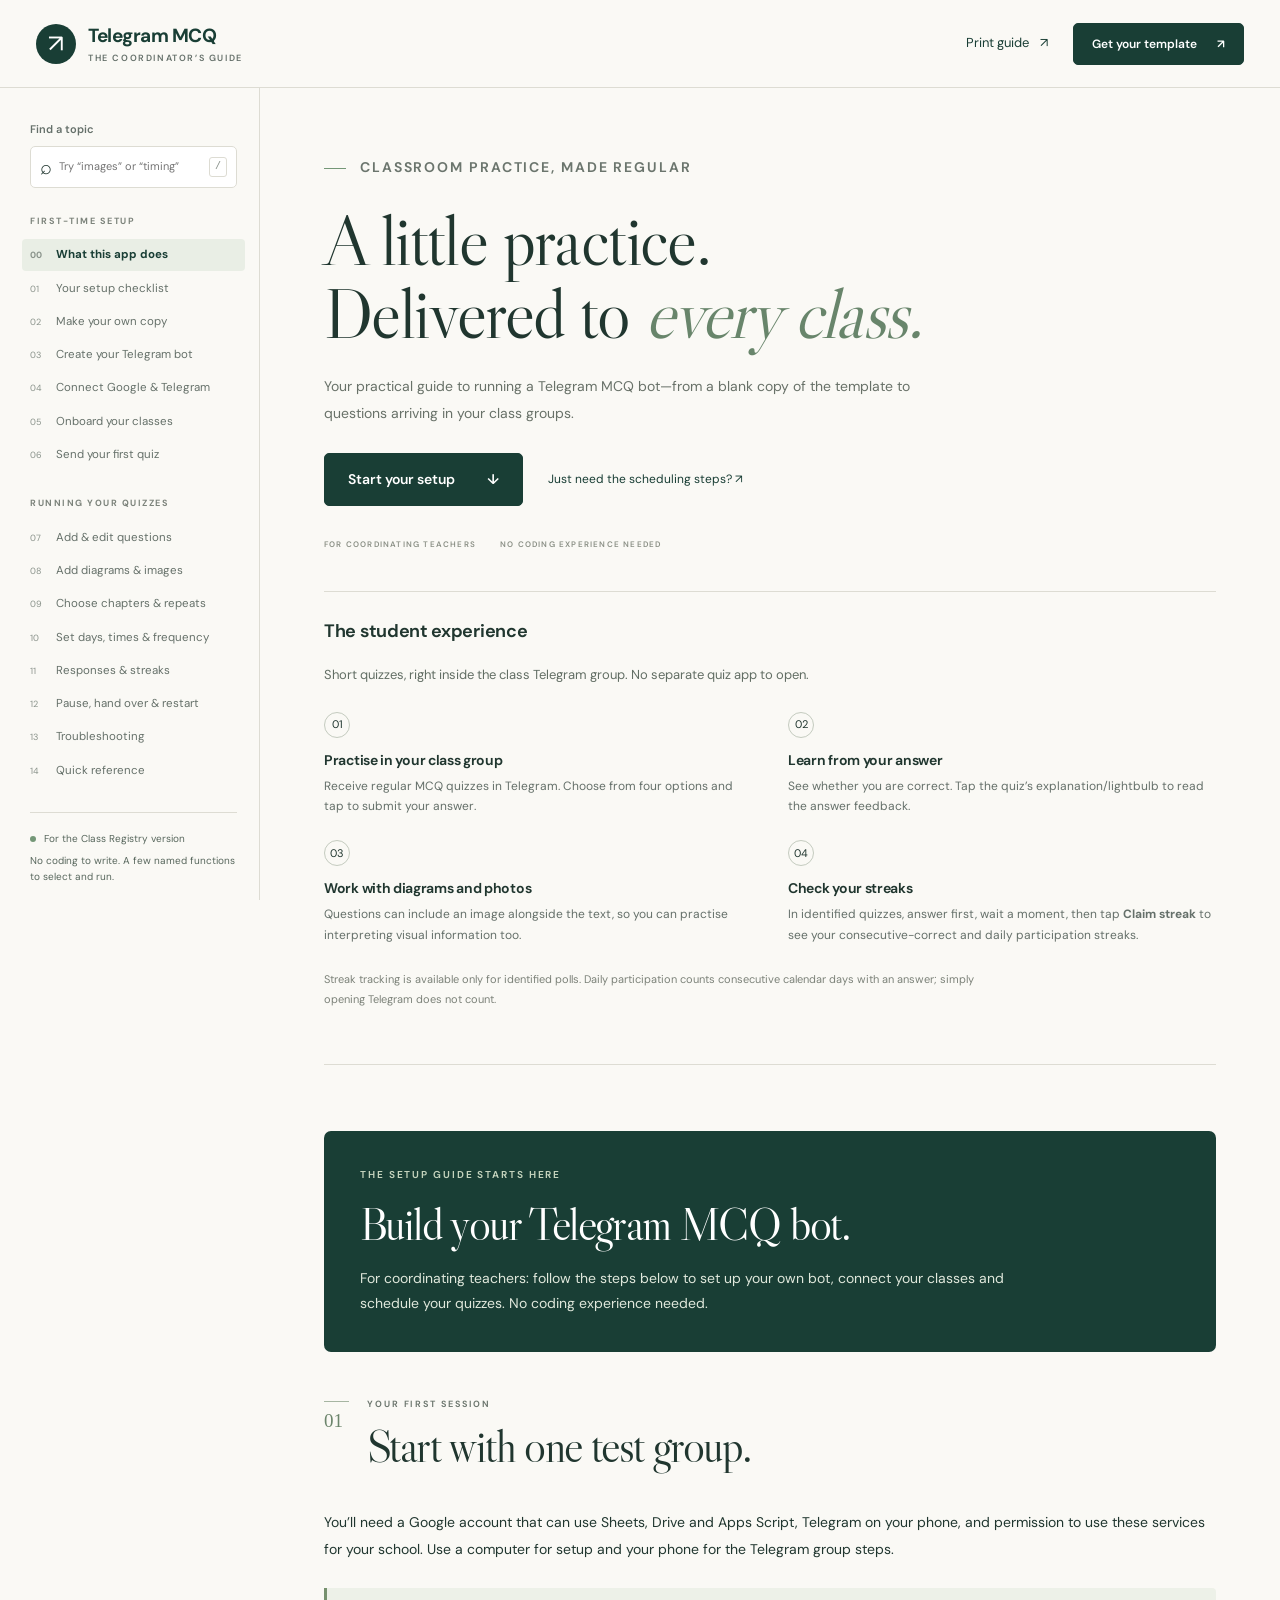
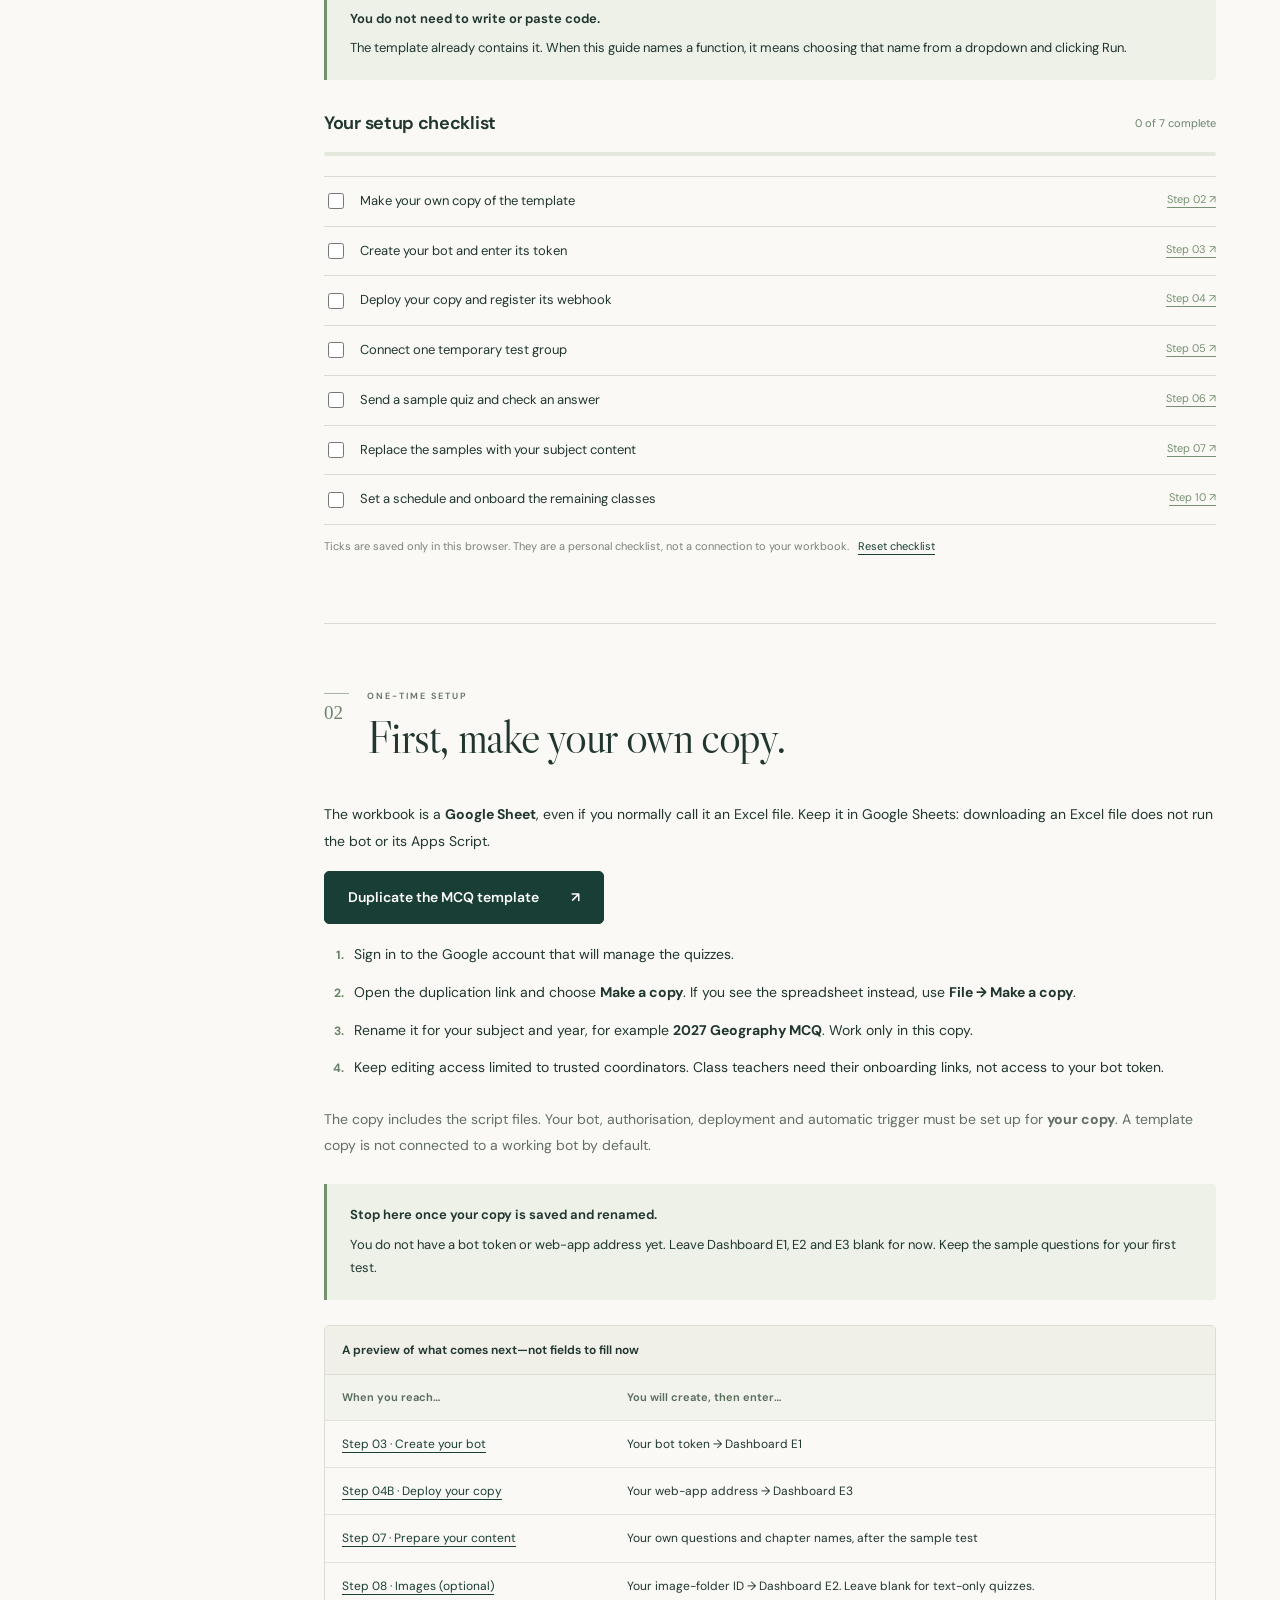
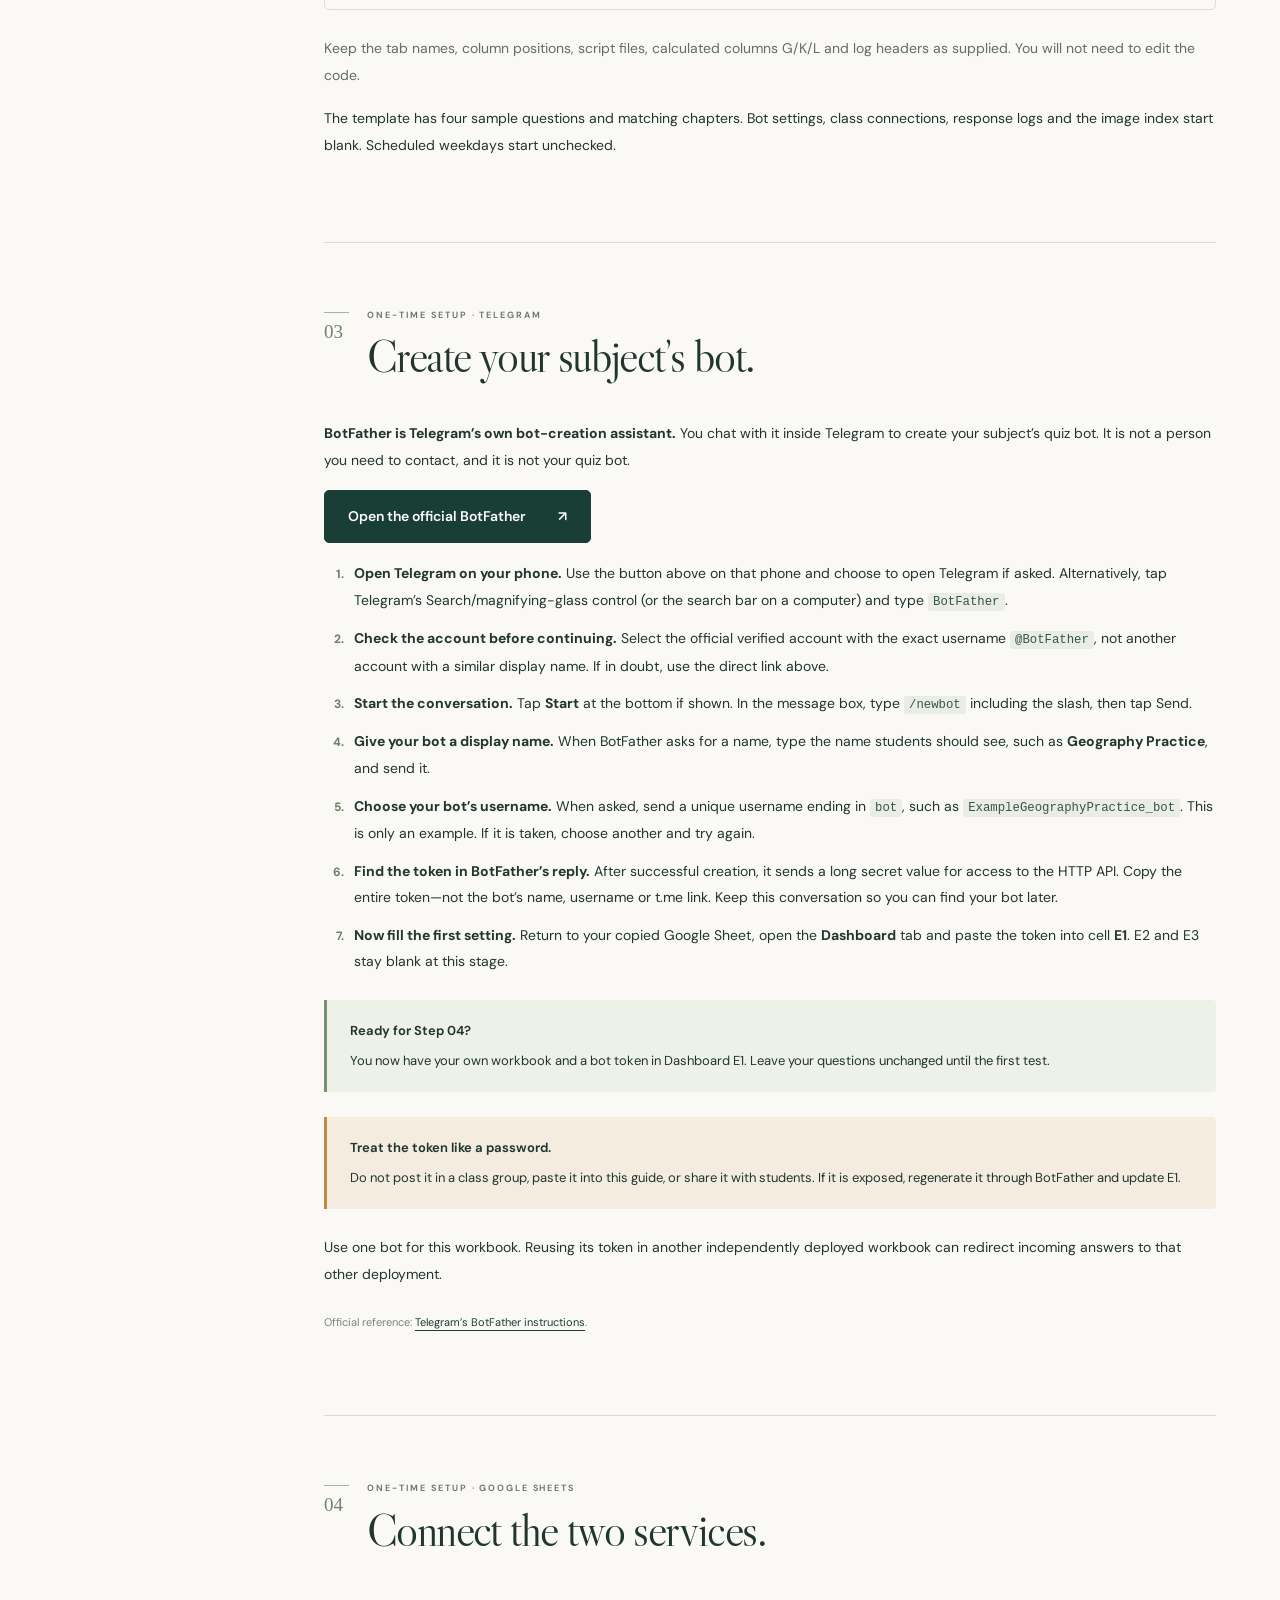
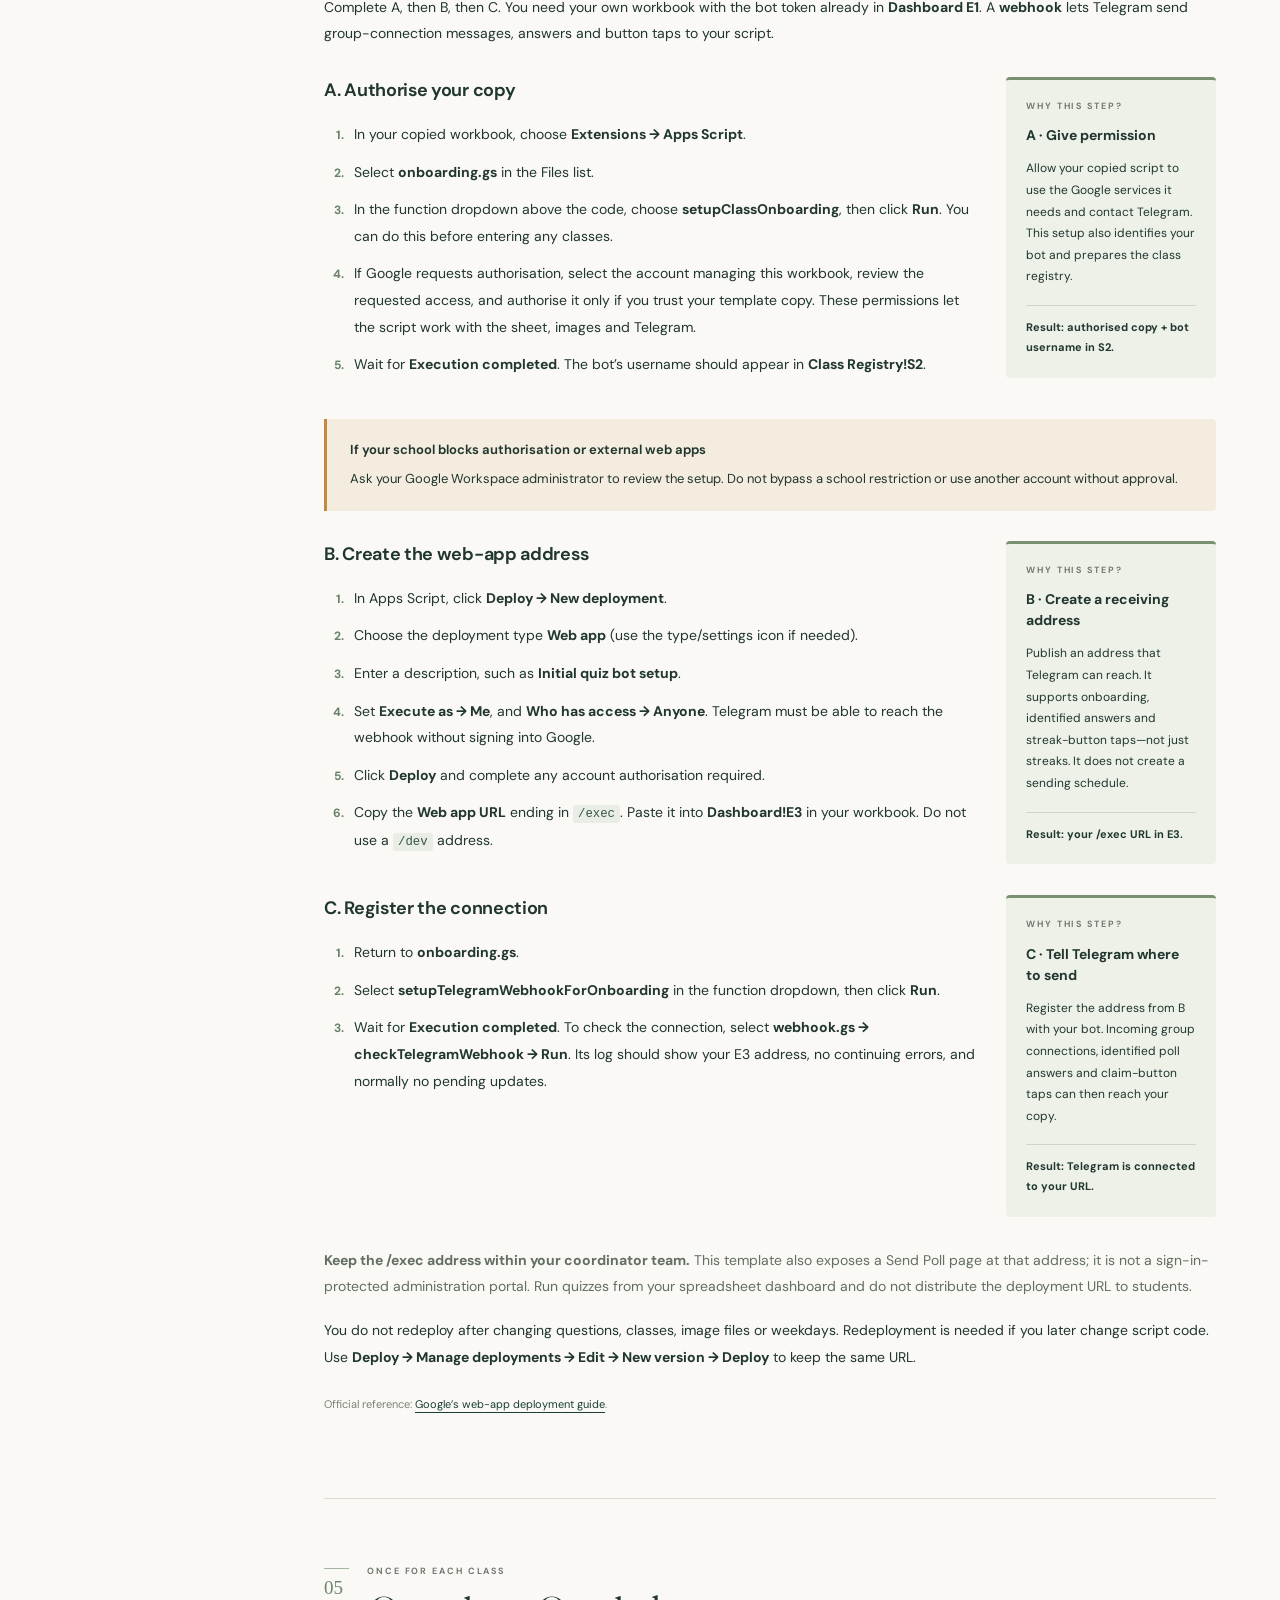
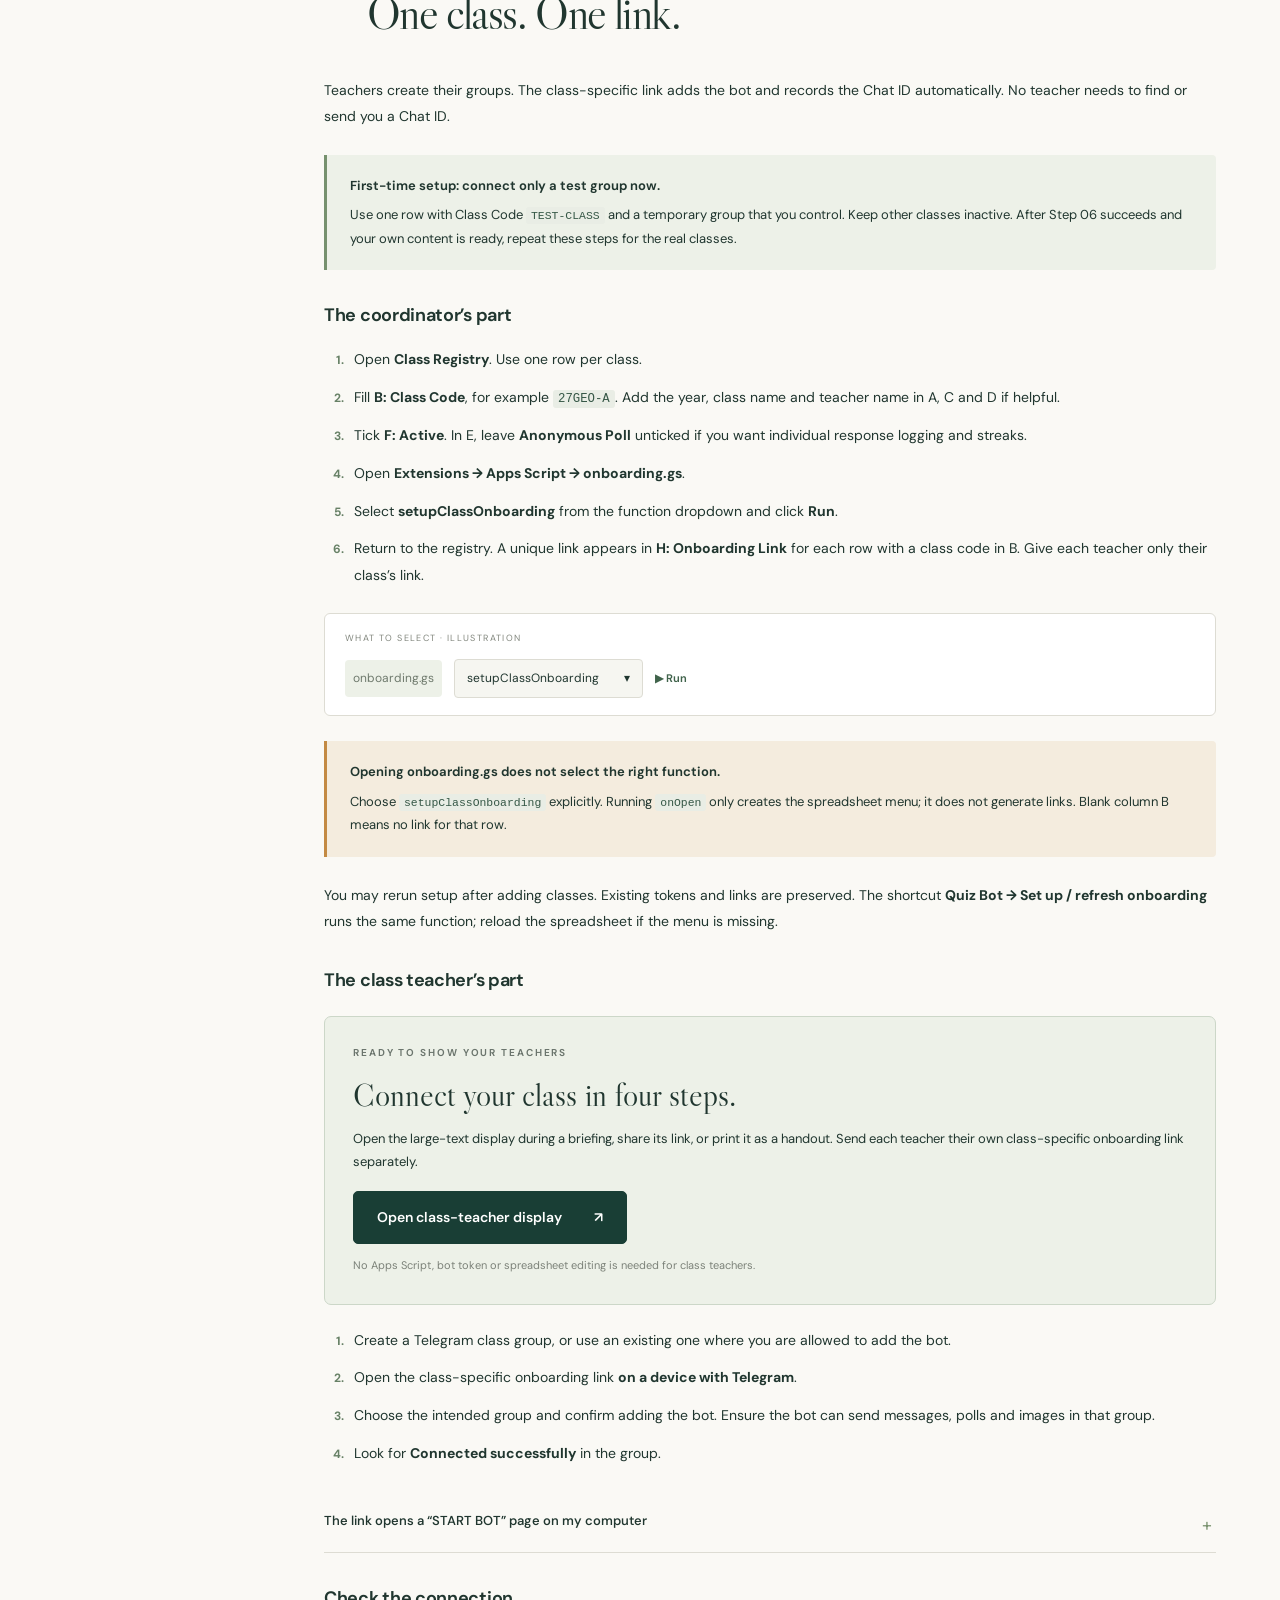
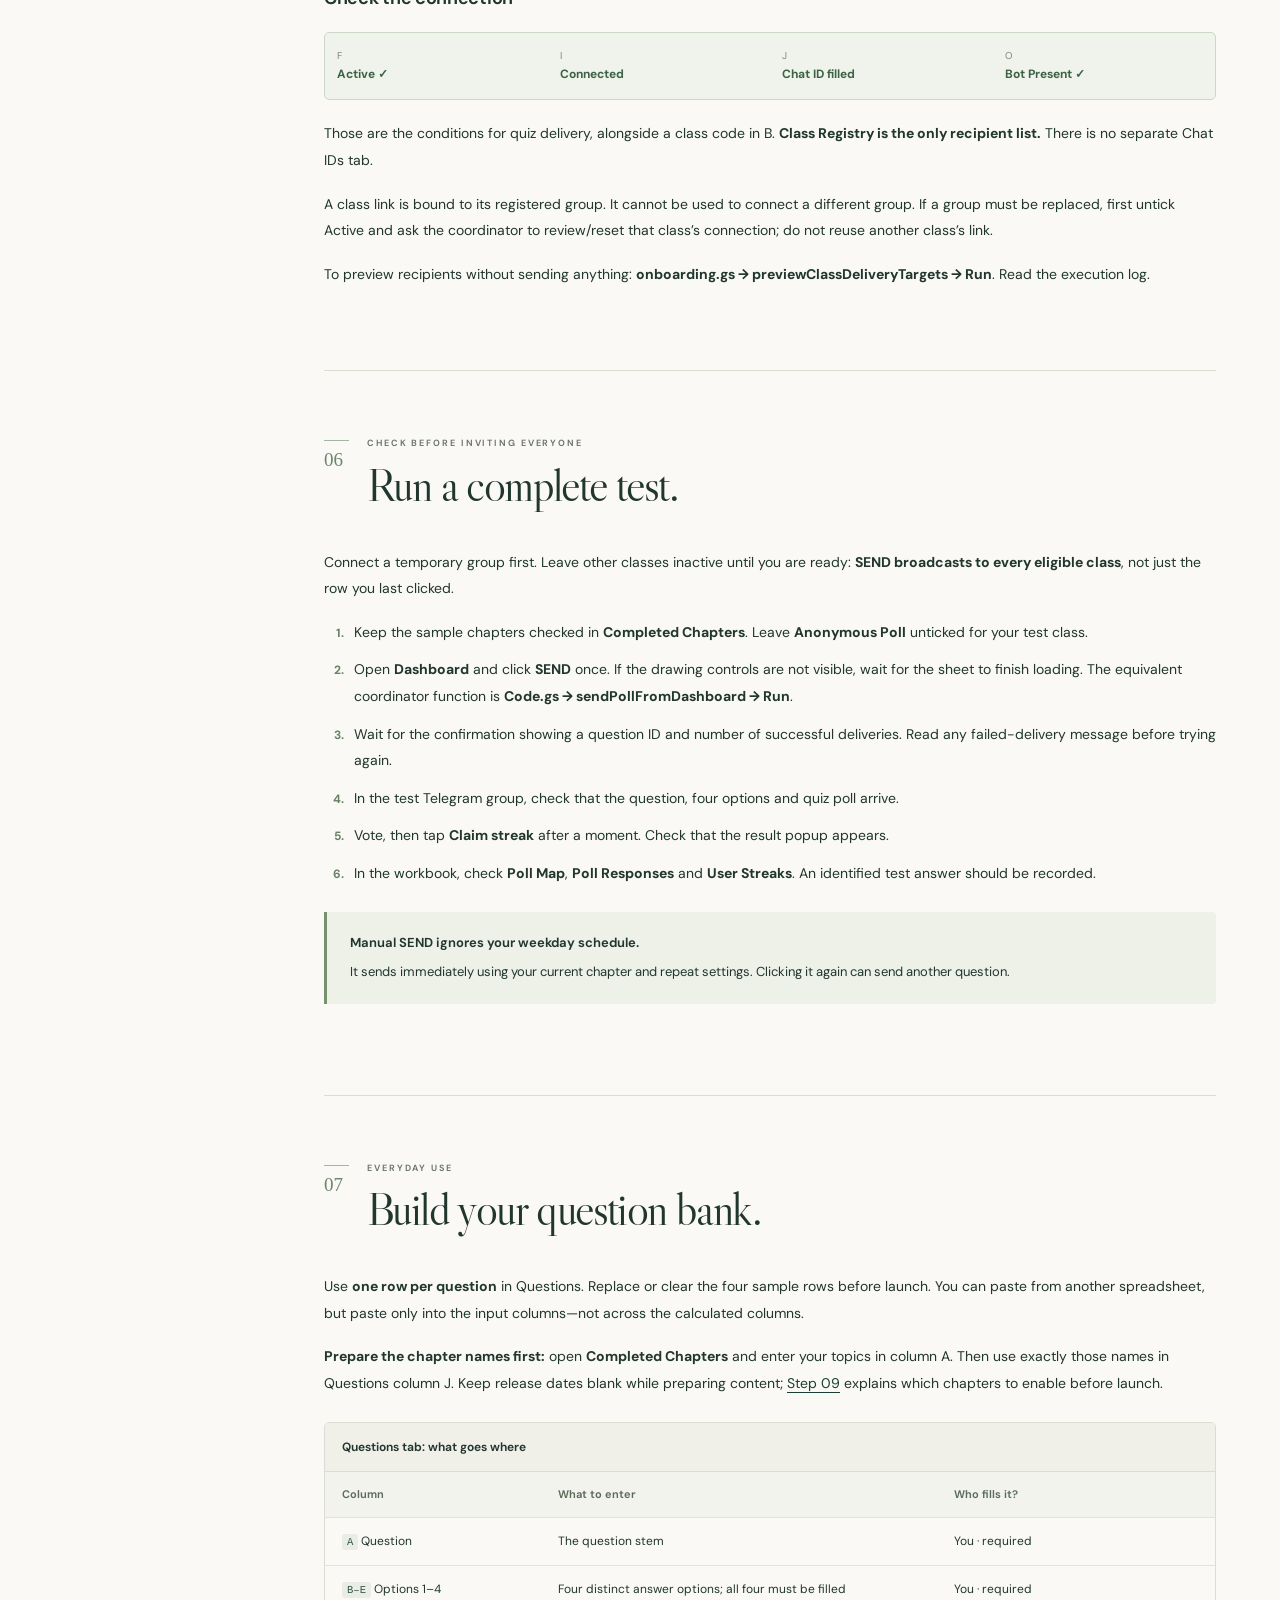
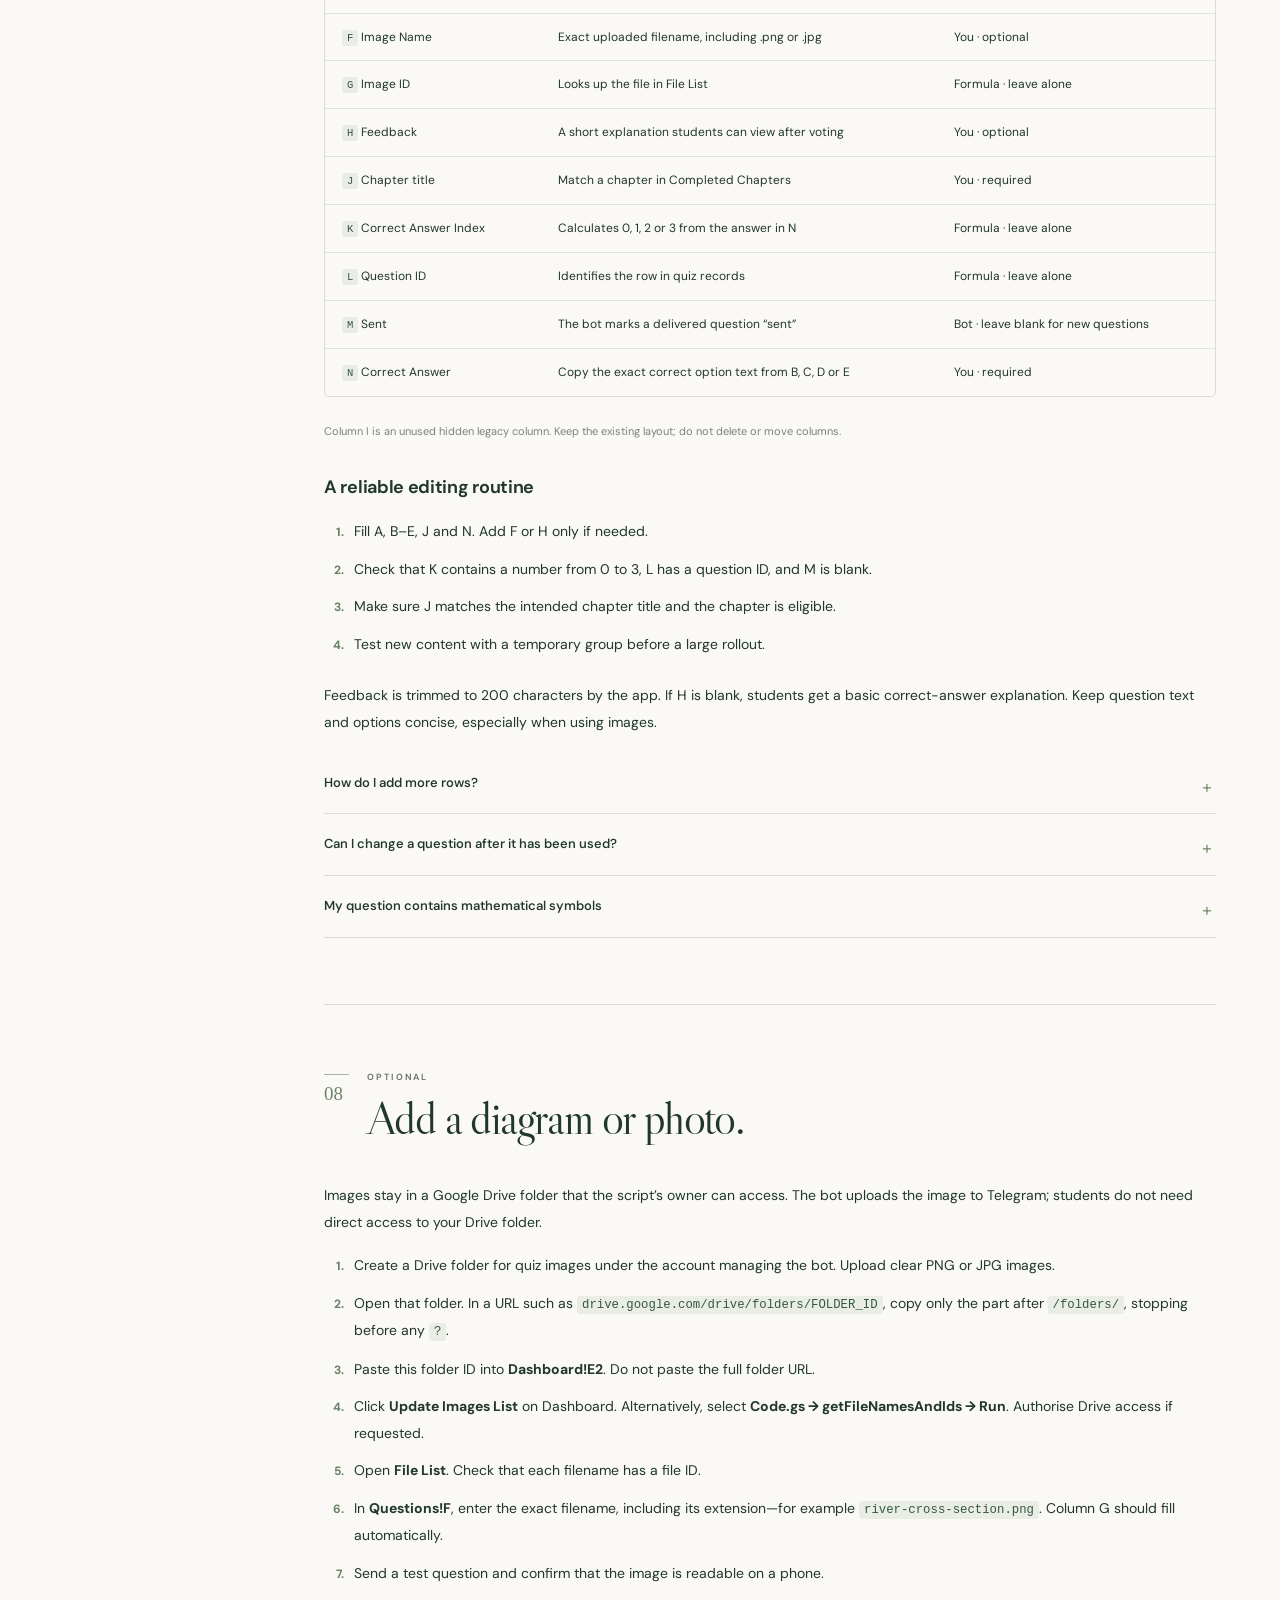
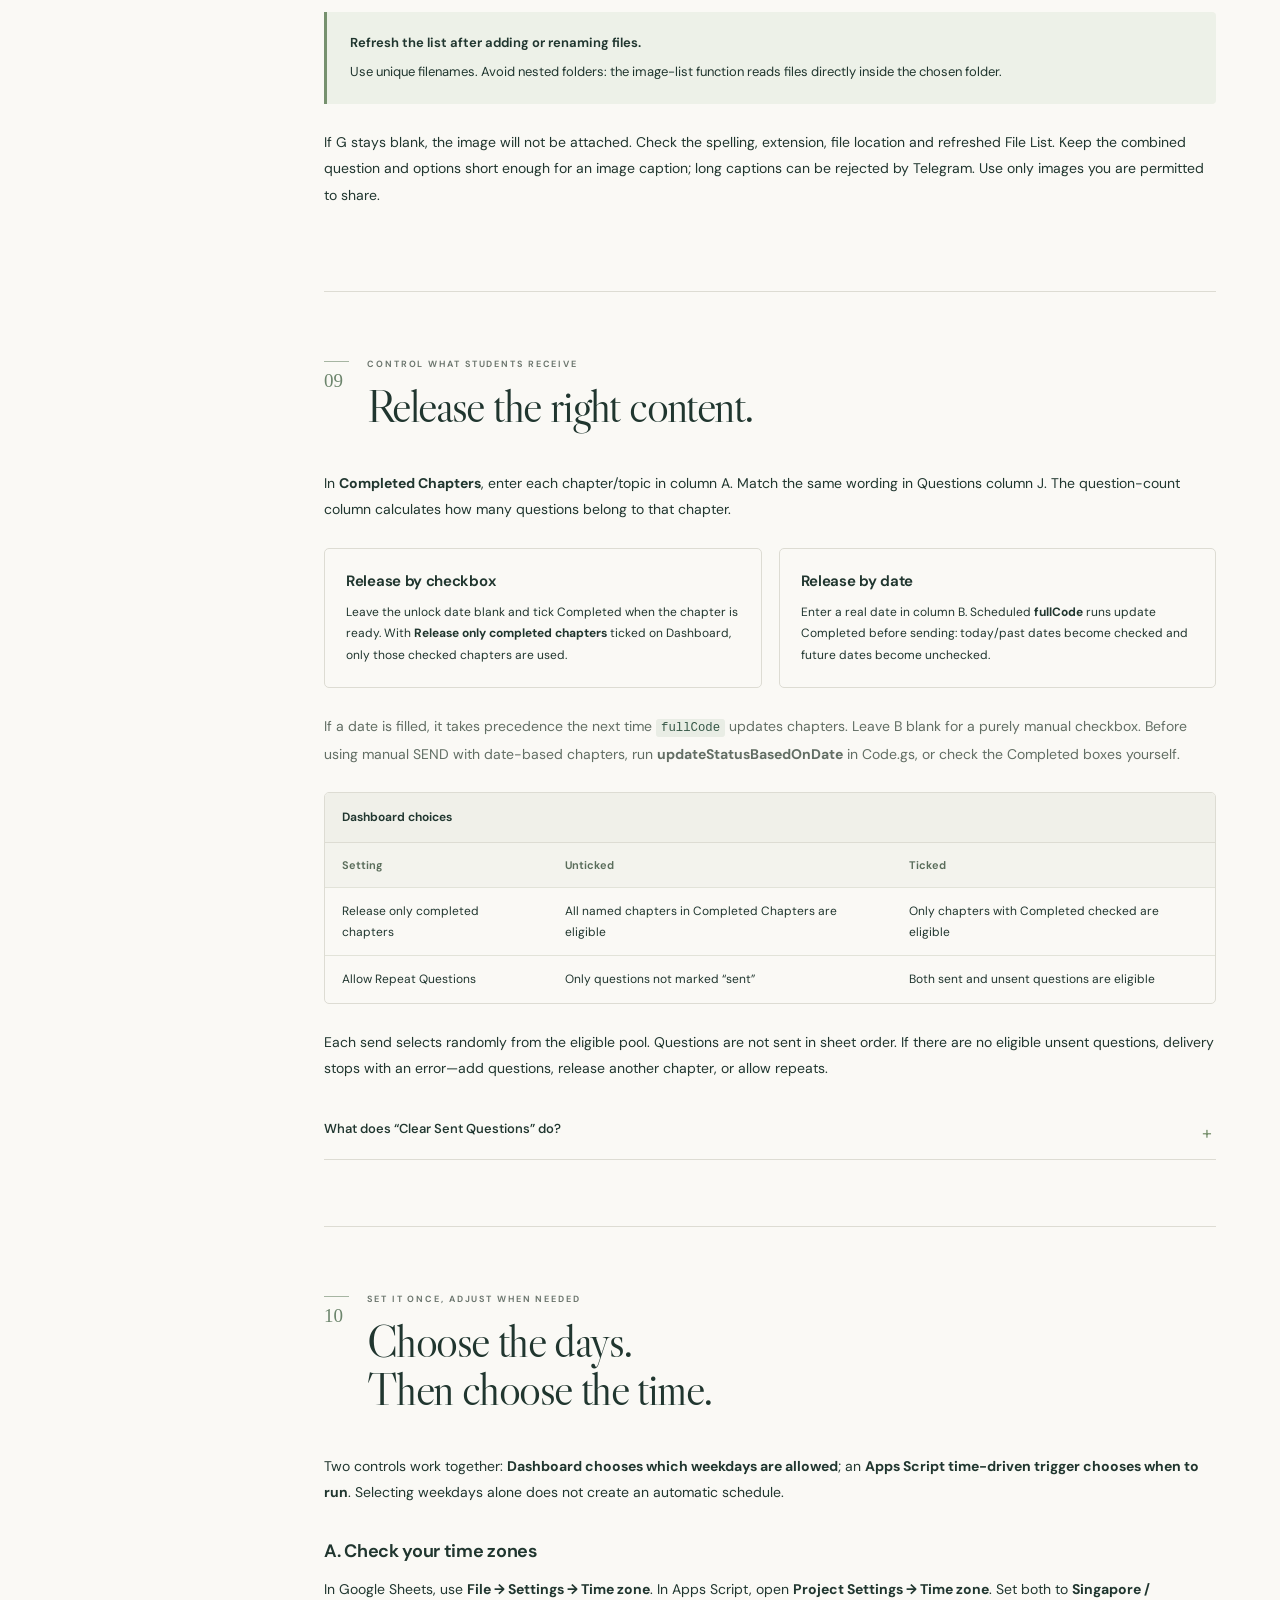
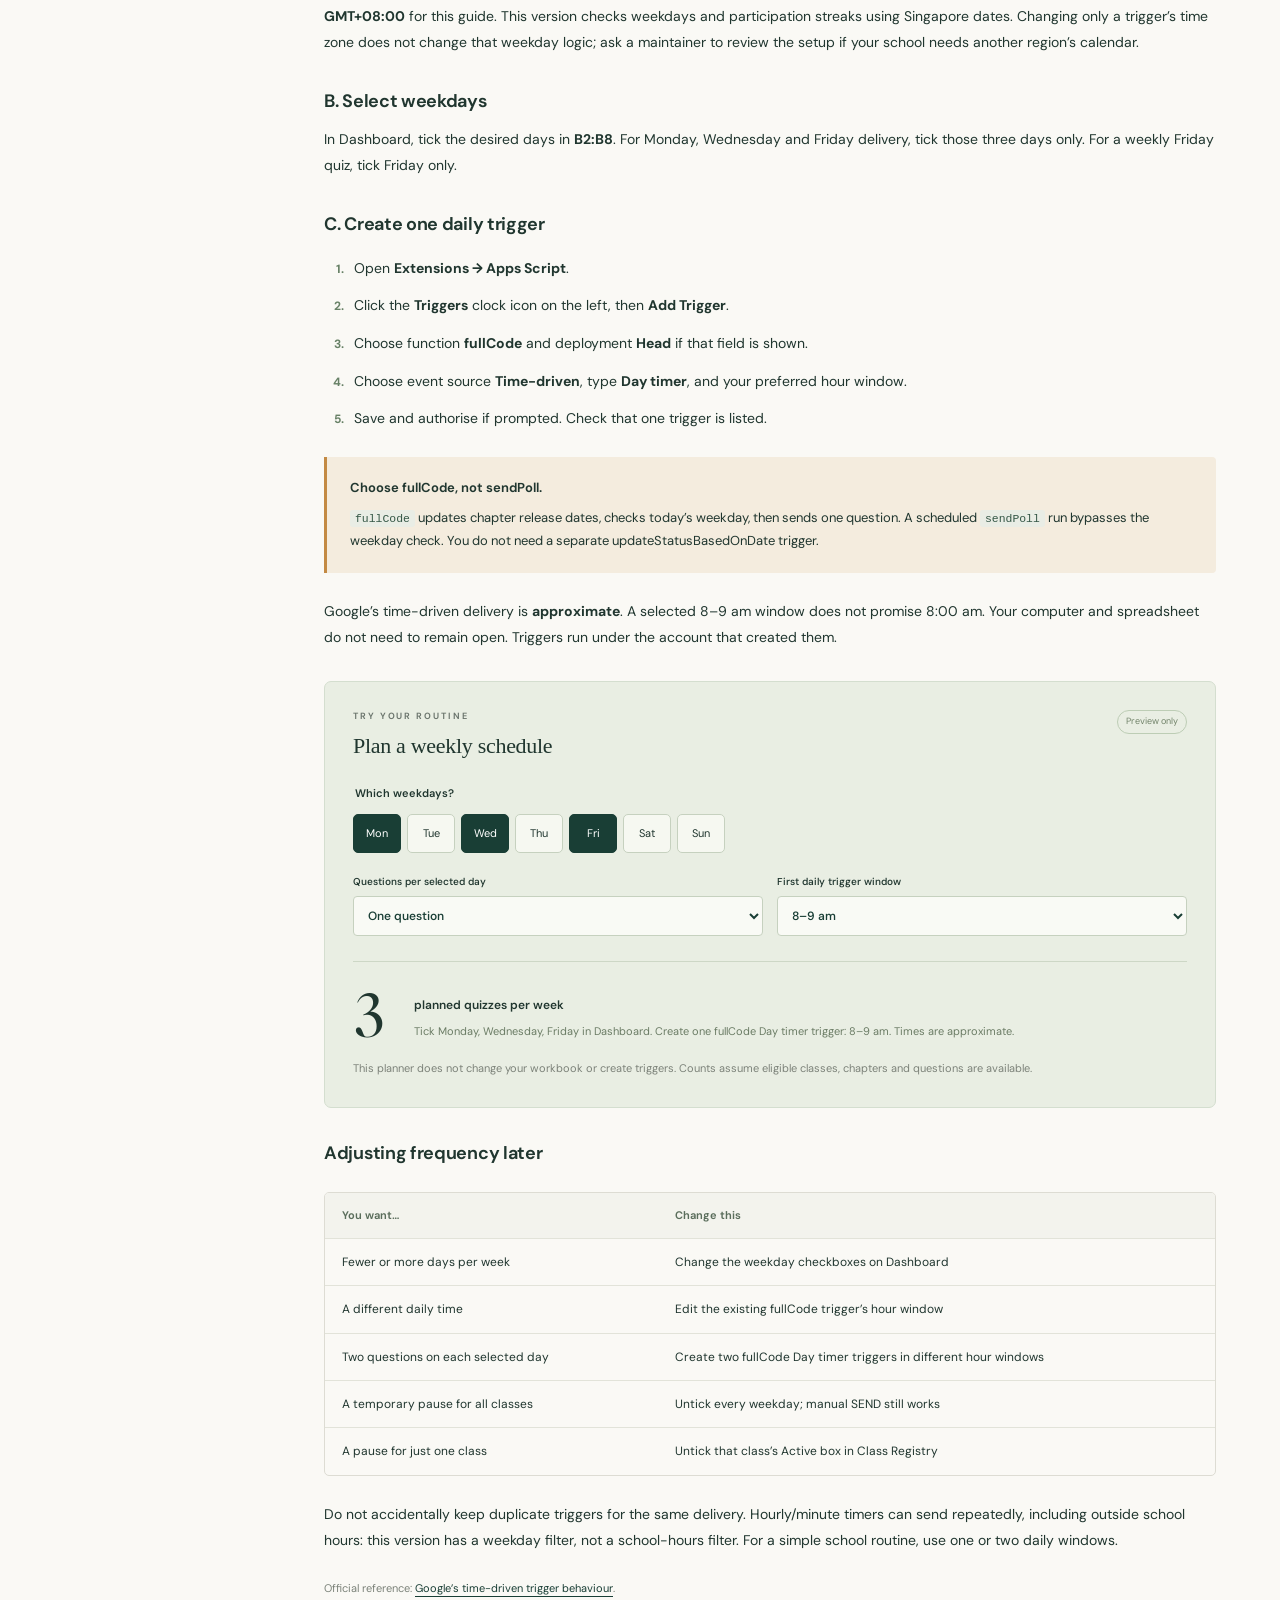
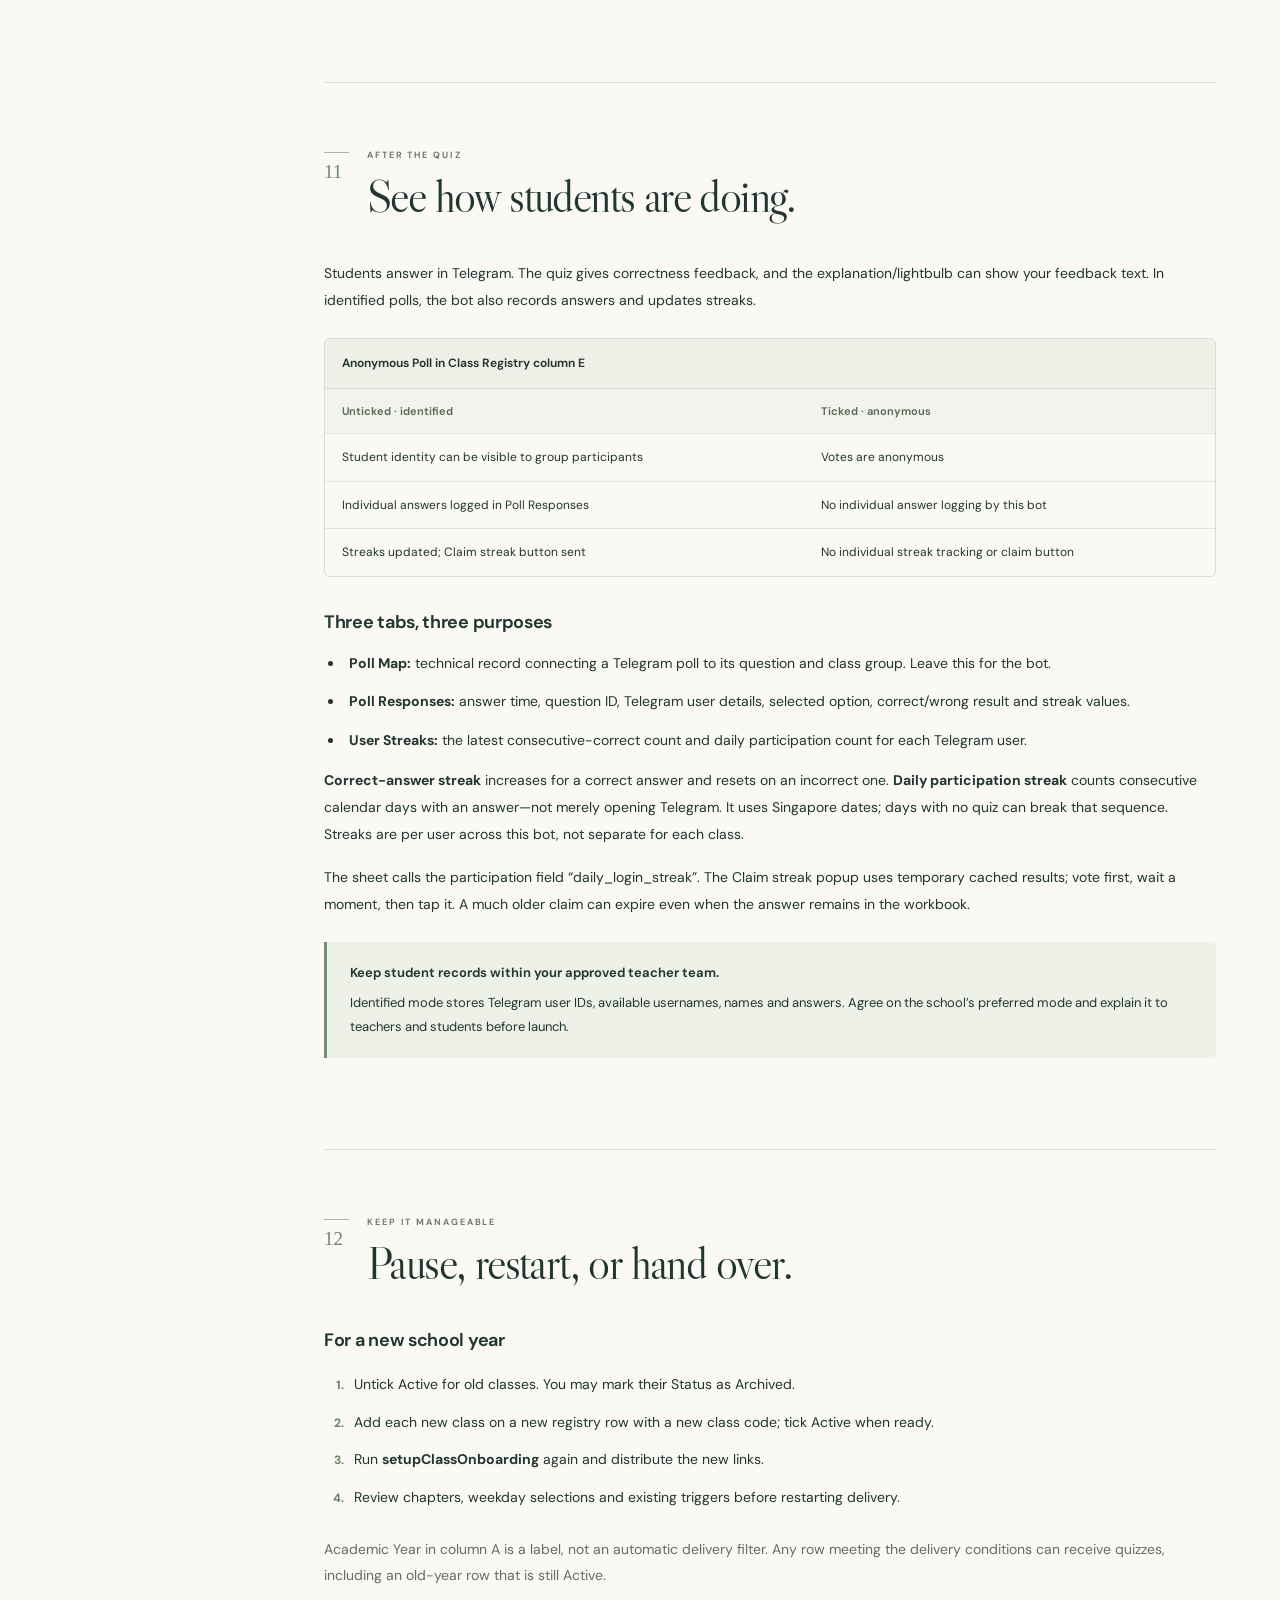
==== index.html @ 304226f1 "Add Telegram MCQ setup guide and teacher instructions" ====
<!doctype html>
<html lang="en">
<head>
  <meta charset="utf-8">
  <meta name="viewport" content="width=device-width, initial-scale=1">
  <meta name="description" content="A step-by-step guide for coordinating teachers: set up your own Telegram MCQ bot, add questions and images, onboard classes, and schedule practice. No coding experience needed.">
  <meta name="theme-color" content="#193e35">
  <title>Telegram MCQ · The coordinator’s guide</title>
  <link rel="stylesheet" href="styles.css">
  <script src="guide.js" defer></script>
</head>
<body>
<a class="skip" href="#main">Skip to guide</a>
<header class="topbar">
  <a class="brand" href="#overview" aria-label="Telegram MCQ guide home"><span class="brand-icon" aria-hidden="true">↗</span><span>Telegram MCQ<span class="brand-sub">THE COORDINATOR’S GUIDE</span></span></a>
  <div class="top-actions"><button class="text-button" id="print-guide">Print guide <span aria-hidden="true">↗</span></button><a class="button button-small" data-template-copy target="_blank" rel="noopener" href="https://docs.google.com/spreadsheets/d/1cRlpZaSJnoakQxmchgc4X3xbleVbjW1Czp6vHQKYr7c/copy">Get your template <span aria-hidden="true">↗</span></a><button id="menu-toggle" class="menu-toggle" aria-expanded="false" aria-controls="guide-sidebar">Guide menu</button></div>
</header>
<div class="layout">
<aside class="sidebar" id="guide-sidebar" aria-label="Guide navigation">
  <label class="search-label" for="guide-search">Find a topic</label>
  <div class="search-box"><span aria-hidden="true">⌕</span><input id="guide-search" type="search" placeholder="Try “images” or “timing”" autocomplete="off"><kbd>/</kbd></div>
  <p class="nav-label">FIRST-TIME SETUP</p>
  <nav id="section-nav">
    <a href="#overview"><span>00</span> What this app does</a>
    <a href="#start"><span>01</span> Your setup checklist</a>
    <a href="#duplicate"><span>02</span> Make your own copy</a>
    <a href="#bot"><span>03</span> Create your Telegram bot</a>
    <a href="#connect"><span>04</span> Connect Google & Telegram</a>
    <a href="#onboarding"><span>05</span> Onboard your classes</a>
    <a href="#first-quiz"><span>06</span> Send your first quiz</a>
    <p class="nav-label">RUNNING YOUR QUIZZES</p>
    <a href="#questions"><span>07</span> Add & edit questions</a>
    <a href="#images"><span>08</span> Add diagrams & images</a>
    <a href="#chapters"><span>09</span> Choose chapters & repeats</a>
    <a href="#schedule"><span>10</span> Set days, times & frequency</a>
    <a href="#results"><span>11</span> Responses & streaks</a>
    <a href="#maintenance"><span>12</span> Pause, hand over & restart</a>
    <a href="#troubleshooting"><span>13</span> Troubleshooting</a>
    <a href="#reference"><span>14</span> Quick reference</a>
  </nav>
  <div class="sidebar-note"><span class="status-dot"></span> For the Class Registry version<p>No coding to write. A few named functions to select and run.</p></div>
</aside>
<main id="main">
  <div id="search-state" class="search-state" hidden role="status"></div>
  <article id="overview" data-title="What the app does features overview" class="hero guide-section">
    <p class="eyebrow"><span class="tiny-line"></span> CLASSROOM PRACTICE, MADE REGULAR</p>
    <h1>A little practice.<br>Delivered to <em>every class.</em></h1>
    <p class="hero-intro">Your practical guide to running a Telegram MCQ bot—from a blank copy of the template to questions arriving in your class groups.</p>
    <div class="hero-actions"><a class="button" href="#start">Start your setup <span aria-hidden="true">↓</span></a><a class="quiet-link" href="#schedule">Just need the scheduling steps? ↗</a></div>
    <div class="hero-caption"><span>FOR COORDINATING TEACHERS</span><span>NO CODING EXPERIENCE NEEDED</span></div>
    <section class="student-features" aria-labelledby="student-features-title">
      <h2 class="small-heading" id="student-features-title">The student experience</h2>
      <p class="plain-note">Short quizzes, right inside the class Telegram group. No separate quiz app to open.</p>
      <div class="feature-grid">
        <div><span class="flow-icon" aria-hidden="true">01</span><h3>Practise in your class group</h3><p>Receive regular MCQ quizzes in Telegram. Choose from four options and tap to submit your answer.</p></div>
        <div><span class="flow-icon" aria-hidden="true">02</span><h3>Learn from your answer</h3><p>See whether you are correct. Tap the quiz’s explanation/lightbulb to read the answer feedback.</p></div>
        <div><span class="flow-icon" aria-hidden="true">03</span><h3>Work with diagrams and photos</h3><p>Questions can include an image alongside the text, so you can practise interpreting visual information too.</p></div>
        <div><span class="flow-icon" aria-hidden="true">04</span><h3>Check your streaks</h3><p>In identified quizzes, answer first, wait a moment, then tap <strong>Claim streak</strong> to see your consecutive-correct and daily participation streaks.</p></div>
      </div>
      <p class="microcopy">Streak tracking is available only for identified polls. Daily participation counts consecutive calendar days with an answer; simply opening Telegram does not count.</p>
    </section>
  </article>

  <article id="start" data-title="Setup checklist requirements accounts permissions" class="guide-section">
    <header class="setup-guide-banner">
      <p class="eyebrow">THE SETUP GUIDE STARTS HERE</p>
      <h2>Build your Telegram MCQ bot.</h2>
      <p>For coordinating teachers: follow the steps below to set up your own bot, connect your classes and schedule your quizzes. No coding experience needed.</p>
    </header>
    <div class="section-heading"><span class="section-number">01</span><div><p class="eyebrow">YOUR FIRST SESSION</p><h2>Start with one test group.</h2></div></div>
    <p>You’ll need a Google account that can use Sheets, Drive and Apps Script, Telegram on your phone, and permission to use these services for your school. Use a computer for setup and your phone for the Telegram group steps.</p>
    <div class="callout"><strong>You do not need to write or paste code.</strong><p>The template already contains it. When this guide names a function, it means choosing that name from a dropdown and clicking Run.</p></div>
    <div class="checklist-heading"><h3>Your setup checklist</h3><span id="checklist-count" aria-live="polite">0 of 7 complete</span></div>
    <div class="progress-track"><div id="checklist-progress"></div></div>
    <div class="setup-checklist">
      <label><input type="checkbox" data-check="copy"><span>Make your own copy of the template <a href="#duplicate">Step 02 ↗</a></span></label>
      <label><input type="checkbox" data-check="bot"><span>Create your bot and enter its token <a href="#bot">Step 03 ↗</a></span></label>
      <label><input type="checkbox" data-check="connect"><span>Deploy your copy and register its webhook <a href="#connect">Step 04 ↗</a></span></label>
      <label><input type="checkbox" data-check="class"><span>Connect one temporary test group <a href="#onboarding">Step 05 ↗</a></span></label>
      <label><input type="checkbox" data-check="test"><span>Send a sample quiz and check an answer <a href="#first-quiz">Step 06 ↗</a></span></label>
      <label><input type="checkbox" data-check="questions"><span>Replace the samples with your subject content <a href="#questions">Step 07 ↗</a></span></label>
      <label><input type="checkbox" data-check="schedule"><span>Set a schedule and onboard the remaining classes <a href="#schedule">Step 10 ↗</a></span></label>
    </div>
    <p class="microcopy">Ticks are saved only in this browser. They are a personal checklist, not a connection to your workbook. <button class="inline-button" id="reset-checklist">Reset checklist</button></p>
  </article>

  <article id="duplicate" data-title="Duplicate copy template Excel Google Sheets settings replace own workbook" class="guide-section">
    <div class="section-heading"><span class="section-number">02</span><div><p class="eyebrow">ONE-TIME SETUP</p><h2>First, make your own copy.</h2></div></div>
    <p>The workbook is a <strong>Google Sheet</strong>, even if you normally call it an Excel file. Keep it in Google Sheets: downloading an Excel file does not run the bot or its Apps Script.</p>
    <a class="button" data-template-copy href="https://docs.google.com/spreadsheets/d/1cRlpZaSJnoakQxmchgc4X3xbleVbjW1Czp6vHQKYr7c/copy" target="_blank" rel="noopener">Duplicate the MCQ template <span aria-hidden="true">↗</span></a>
    <ol class="steps"><li>Sign in to the Google account that will manage the quizzes.</li><li>Open the duplication link and choose <strong>Make a copy</strong>. If you see the spreadsheet instead, use <strong>File → Make a copy</strong>.</li><li>Rename it for your subject and year, for example <strong>2027 Geography MCQ</strong>. Work only in this copy.</li><li>Keep editing access limited to trusted coordinators. Class teachers need their onboarding links, not access to your bot token.</li></ol>
    <p class="plain-note">The copy includes the script files. Your bot, authorisation, deployment and automatic trigger must be set up for <strong>your copy</strong>. A template copy is not connected to a working bot by default.</p>
    <div class="callout"><strong>Stop here once your copy is saved and renamed.</strong><p>You do not have a bot token or web-app address yet. Leave Dashboard E1, E2 and E3 blank for now. Keep the sample questions for your first test.</p></div>
    <div class="table-wrap"><table><caption>A preview of what comes next—not fields to fill now</caption><thead><tr><th>When you reach…</th><th>You will create, then enter…</th></tr></thead><tbody><tr><td><a href="#bot">Step 03 · Create your bot</a></td><td>Your bot token → Dashboard E1</td></tr><tr><td><a href="#connect">Step 04B · Deploy your copy</a></td><td>Your web-app address → Dashboard E3</td></tr><tr><td><a href="#questions">Step 07 · Prepare your content</a></td><td>Your own questions and chapter names, after the sample test</td></tr><tr><td><a href="#images">Step 08 · Images (optional)</a></td><td>Your image-folder ID → Dashboard E2. Leave blank for text-only quizzes.</td></tr></tbody></table></div>
    <p class="plain-note">Keep the tab names, column positions, script files, calculated columns G/K/L and log headers as supplied. You will not need to edit the code.</p>
    <p>The template has four sample questions and matching chapters. Bot settings, class connections, response logs and the image index start blank. Scheduled weekdays start unchecked.</p>
  </article>

  <article id="bot" data-title="BotFather newbot token name username Telegram create bot E1" class="guide-section">
    <div class="section-heading"><span class="section-number">03</span><div><p class="eyebrow">ONE-TIME SETUP · TELEGRAM</p><h2>Create your subject’s bot.</h2></div></div>
    <p><strong>BotFather is Telegram’s own bot-creation assistant.</strong> You chat with it inside Telegram to create your subject’s quiz bot. It is not a person you need to contact, and it is not your quiz bot.</p>
    <a class="button" href="https://t.me/BotFather" target="_blank" rel="noopener">Open the official BotFather <span aria-hidden="true">↗</span></a>
    <ol class="steps"><li><strong>Open Telegram on your phone.</strong> Use the button above on that phone and choose to open Telegram if asked. Alternatively, tap Telegram’s Search/magnifying-glass control (or the search bar on a computer) and type <code>BotFather</code>.</li><li><strong>Check the account before continuing.</strong> Select the official verified account with the exact username <code>@BotFather</code>, not another account with a similar display name. If in doubt, use the direct link above.</li><li><strong>Start the conversation.</strong> Tap <strong>Start</strong> at the bottom if shown. In the message box, type <code>/newbot</code> including the slash, then tap Send.</li><li><strong>Give your bot a display name.</strong> When BotFather asks for a name, type the name students should see, such as <strong>Geography Practice</strong>, and send it.</li><li><strong>Choose your bot’s username.</strong> When asked, send a unique username ending in <code>bot</code>, such as <code>ExampleGeographyPractice_bot</code>. This is only an example. If it is taken, choose another and try again.</li><li><strong>Find the token in BotFather’s reply.</strong> After successful creation, it sends a long secret value for access to the HTTP API. Copy the entire token—not the bot’s name, username or t.me link. Keep this conversation so you can find your bot later.</li><li><strong>Now fill the first setting.</strong> Return to your copied Google Sheet, open the <strong>Dashboard</strong> tab and paste the token into cell <strong>E1</strong>. E2 and E3 stay blank at this stage.</li></ol>
    <div class="callout"><strong>Ready for Step 04?</strong><p>You now have your own workbook and a bot token in Dashboard E1. Leave your questions unchanged until the first test.</p></div>
    <div class="callout warning"><strong>Treat the token like a password.</strong><p>Do not post it in a class group, paste it into this guide, or share it with students. If it is exposed, regenerate it through BotFather and update E1.</p></div>
    <p>Use one bot for this workbook. Reusing its token in another independently deployed workbook can redirect incoming answers to that other deployment.</p>
    <p class="source-note">Official reference: <a href="https://core.telegram.org/bots/features#botfather" target="_blank" rel="noopener">Telegram’s BotFather instructions</a>.</p>
  </article>

  <article id="connect" data-title="Deploy webhook Apps Script authorise authorize connect E3 URL Anyone permissions" class="guide-section">
    <div class="section-heading"><span class="section-number">04</span><div><p class="eyebrow">ONE-TIME SETUP · GOOGLE SHEETS</p><h2>Connect the two services.</h2></div></div>
    <p>Complete A, then B, then C. You need your own workbook with the bot token already in <strong>Dashboard E1</strong>. A <strong>webhook</strong> lets Telegram send group-connection messages, answers and button taps to your script.</p>
    <div class="setup-stage"><div><h3>A. Authorise your copy</h3>
    <ol class="steps"><li>In your copied workbook, choose <strong>Extensions → Apps Script</strong>.</li><li>Select <strong>onboarding.gs</strong> in the Files list.</li><li>In the function dropdown above the code, choose <strong>setupClassOnboarding</strong>, then click <strong>Run</strong>. You can do this before entering any classes.</li><li>If Google requests authorisation, select the account managing this workbook, review the requested access, and authorise it only if you trust your template copy. These permissions let the script work with the sheet, images and Telegram.</li><li>Wait for <strong>Execution completed</strong>. The bot’s username should appear in <strong>Class Registry!S2</strong>.</li></ol>
    </div><aside class="purpose-card"><p class="eyebrow">WHY THIS STEP?</p><h4>A · Give permission</h4><p>Allow your copied script to use the Google services it needs and contact Telegram. This setup also identifies your bot and prepares the class registry.</p><strong>Result: authorised copy + bot username in S2.</strong></aside></div>
    <div class="callout warning"><strong>If your school blocks authorisation or external web apps</strong><p>Ask your Google Workspace administrator to review the setup. Do not bypass a school restriction or use another account without approval.</p></div>
    <div class="setup-stage"><div><h3>B. Create the web-app address</h3>
    <ol class="steps"><li>In Apps Script, click <strong>Deploy → New deployment</strong>.</li><li>Choose the deployment type <strong>Web app</strong> (use the type/settings icon if needed).</li><li>Enter a description, such as <strong>Initial quiz bot setup</strong>.</li><li>Set <strong>Execute as → Me</strong>, and <strong>Who has access → Anyone</strong>. Telegram must be able to reach the webhook without signing into Google.</li><li>Click <strong>Deploy</strong> and complete any account authorisation required.</li><li>Copy the <strong>Web app URL</strong> ending in <code>/exec</code>. Paste it into <strong>Dashboard!E3</strong> in your workbook. Do not use a <code>/dev</code> address.</li></ol>
    </div><aside class="purpose-card"><p class="eyebrow">WHY THIS STEP?</p><h4>B · Create a receiving address</h4><p>Publish an address that Telegram can reach. It supports onboarding, identified answers and streak-button taps—not just streaks. It does not create a sending schedule.</p><strong>Result: your /exec URL in E3.</strong></aside></div>
    <div class="setup-stage"><div><h3>C. Register the connection</h3>
    <ol class="steps"><li>Return to <strong>onboarding.gs</strong>.</li><li>Select <strong>setupTelegramWebhookForOnboarding</strong> in the function dropdown, then click <strong>Run</strong>.</li><li>Wait for <strong>Execution completed</strong>. To check the connection, select <strong>webhook.gs → checkTelegramWebhook → Run</strong>. Its log should show your E3 address, no continuing errors, and normally no pending updates.</li></ol>
    </div><aside class="purpose-card"><p class="eyebrow">WHY THIS STEP?</p><h4>C · Tell Telegram where to send</h4><p>Register the address from B with your bot. Incoming group connections, identified poll answers and claim-button taps can then reach your copy.</p><strong>Result: Telegram is connected to your URL.</strong></aside></div>
    <p class="plain-note"><strong>Keep the /exec address within your coordinator team.</strong> This template also exposes a Send Poll page at that address; it is not a sign-in-protected administration portal. Run quizzes from your spreadsheet dashboard and do not distribute the deployment URL to students.</p>
    <p>You do not redeploy after changing questions, classes, image files or weekdays. Redeployment is needed if you later change script code. Use <strong>Deploy → Manage deployments → Edit → New version → Deploy</strong> to keep the same URL.</p>
    <p class="source-note">Official reference: <a href="https://developers.google.com/apps-script/guides/web" target="_blank" rel="noopener">Google’s web-app deployment guide</a>.</p>
  </article>

  <article id="onboarding" data-title="Onboarding class registry unique link group chat ID active setupClassOnboarding onOpen phone Saved Messages" class="guide-section">
    <div class="section-heading"><span class="section-number">05</span><div><p class="eyebrow">ONCE FOR EACH CLASS</p><h2>One class. One link.</h2></div></div>
    <p>Teachers create their groups. The class-specific link adds the bot and records the Chat ID automatically. No teacher needs to find or send you a Chat ID.</p>
    <div class="callout"><strong>First-time setup: connect only a test group now.</strong><p>Use one row with Class Code <code>TEST-CLASS</code> and a temporary group that you control. Keep other classes inactive. After Step 06 succeeds and your own content is ready, repeat these steps for the real classes.</p></div>
    <h3>The coordinator’s part</h3>
    <ol class="steps"><li>Open <strong>Class Registry</strong>. Use one row per class.</li><li>Fill <strong>B: Class Code</strong>, for example <code>27GEO-A</code>. Add the year, class name and teacher name in A, C and D if helpful.</li><li>Tick <strong>F: Active</strong>. In E, leave <strong>Anonymous Poll</strong> unticked if you want individual response logging and streaks.</li><li>Open <strong>Extensions → Apps Script → onboarding.gs</strong>.</li><li>Select <strong>setupClassOnboarding</strong> from the function dropdown and click <strong>Run</strong>.</li><li>Return to the registry. A unique link appears in <strong>H: Onboarding Link</strong> for each row with a class code in B. Give each teacher only their class’s link.</li></ol>
    <div class="function-demo" aria-label="Illustration of correct Apps Script function selection"><p>WHAT TO SELECT · ILLUSTRATION</p><div><span class="demo-file">onboarding.gs</span><span class="demo-select">setupClassOnboarding <span aria-hidden="true">▾</span></span><span class="demo-run">▶ Run</span></div></div>
    <div class="callout warning"><strong>Opening onboarding.gs does not select the right function.</strong><p>Choose <code>setupClassOnboarding</code> explicitly. Running <code>onOpen</code> only creates the spreadsheet menu; it does not generate links. Blank column B means no link for that row.</p></div>
    <p>You may rerun setup after adding classes. Existing tokens and links are preserved. The shortcut <strong>Quiz Bot → Set up / refresh onboarding</strong> runs the same function; reload the spreadsheet if the menu is missing.</p>
    <h3>The class teacher’s part</h3>
    <div class="teacher-share"><p class="eyebrow">READY TO SHOW YOUR TEACHERS</p><h4>Connect your class in four steps.</h4><p>Open the large-text display during a briefing, share its link, or print it as a handout. Send each teacher their own class-specific onboarding link separately.</p><a class="button" href="teachers.html" target="_blank" rel="noopener">Open class-teacher display <span aria-hidden="true">↗</span></a><p class="microcopy">No Apps Script, bot token or spreadsheet editing is needed for class teachers.</p></div>
    <ol class="steps"><li>Create a Telegram class group, or use an existing one where you are allowed to add the bot.</li><li>Open the class-specific onboarding link <strong>on a device with Telegram</strong>.</li><li>Choose the intended group and confirm adding the bot. Ensure the bot can send messages, polls and images in that group.</li><li>Look for <strong>Connected successfully</strong> in the group.</li></ol>
    <details><summary>The link opens a “START BOT” page on my computer</summary><p>Send the complete link to your own Telegram <strong>Saved Messages</strong>. Open Saved Messages on your phone and tap the link there. Telegram should offer a group picker. If it opens only a private bot chat, check that you copied the entire H link, including <code>?startgroup=…</code>, rather than just the bot username.</p></details>
    <h3>Check the connection</h3>
    <div class="status-strip"><span>F <strong>Active ✓</strong></span><span>I <strong>Connected</strong></span><span>J <strong>Chat ID filled</strong></span><span>O <strong>Bot Present ✓</strong></span></div>
    <p>Those are the conditions for quiz delivery, alongside a class code in B. <strong>Class Registry is the only recipient list.</strong> There is no separate Chat IDs tab.</p>
    <p>A class link is bound to its registered group. It cannot be used to connect a different group. If a group must be replaced, first untick Active and ask the coordinator to review/reset that class’s connection; do not reuse another class’s link.</p>
    <p>To preview recipients without sending anything: <strong>onboarding.gs → previewClassDeliveryTargets → Run</strong>. Read the execution log.</p>
  </article>

  <article id="first-quiz" data-title="First test manual SEND poll sample vote claim streak verify" class="guide-section">
    <div class="section-heading"><span class="section-number">06</span><div><p class="eyebrow">CHECK BEFORE INVITING EVERYONE</p><h2>Run a complete test.</h2></div></div>
    <p>Connect a temporary group first. Leave other classes inactive until you are ready: <strong>SEND broadcasts to every eligible class</strong>, not just the row you last clicked.</p>
    <ol class="steps"><li>Keep the sample chapters checked in <strong>Completed Chapters</strong>. Leave <strong>Anonymous Poll</strong> unticked for your test class.</li><li>Open <strong>Dashboard</strong> and click <strong>SEND</strong> once. If the drawing controls are not visible, wait for the sheet to finish loading. The equivalent coordinator function is <strong>Code.gs → sendPollFromDashboard → Run</strong>.</li><li>Wait for the confirmation showing a question ID and number of successful deliveries. Read any failed-delivery message before trying again.</li><li>In the test Telegram group, check that the question, four options and quiz poll arrive.</li><li>Vote, then tap <strong>Claim streak</strong> after a moment. Check that the result popup appears.</li><li>In the workbook, check <strong>Poll Map</strong>, <strong>Poll Responses</strong> and <strong>User Streaks</strong>. An identified test answer should be recorded.</li></ol>
    <div class="callout"><strong>Manual SEND ignores your weekday schedule.</strong><p>It sends immediately using your current chapter and repeat settings. Clicking it again can send another question.</p></div>
  </article>

  <article id="questions" data-title="Add edit questions options answer correct index formula columns question IDs feedback bank sample" class="guide-section">
    <div class="section-heading"><span class="section-number">07</span><div><p class="eyebrow">EVERYDAY USE</p><h2>Build your question bank.</h2></div></div>
    <p>Use <strong>one row per question</strong> in Questions. Replace or clear the four sample rows before launch. You can paste from another spreadsheet, but paste only into the input columns—not across the calculated columns.</p>
    <p><strong>Prepare the chapter names first:</strong> open <strong>Completed Chapters</strong> and enter your topics in column A. Then use exactly those names in Questions column J. Keep release dates blank while preparing content; <a href="#chapters">Step 09</a> explains which chapters to enable before launch.</p>
    <div class="table-wrap"><table><caption>Questions tab: what goes where</caption><thead><tr><th>Column</th><th>What to enter</th><th>Who fills it?</th></tr></thead><tbody>
      <tr><td><code>A</code> Question</td><td>The question stem</td><td>You · required</td></tr><tr><td><code>B–E</code> Options 1–4</td><td>Four distinct answer options; all four must be filled</td><td>You · required</td></tr><tr><td><code>F</code> Image Name</td><td>Exact uploaded filename, including .png or .jpg</td><td>You · optional</td></tr><tr><td><code>G</code> Image ID</td><td>Looks up the file in File List</td><td>Formula · leave alone</td></tr><tr><td><code>H</code> Feedback</td><td>A short explanation students can view after voting</td><td>You · optional</td></tr><tr><td><code>J</code> Chapter title</td><td>Match a chapter in Completed Chapters</td><td>You · required</td></tr><tr><td><code>K</code> Correct Answer Index</td><td>Calculates 0, 1, 2 or 3 from the answer in N</td><td>Formula · leave alone</td></tr><tr><td><code>L</code> Question ID</td><td>Identifies the row in quiz records</td><td>Formula · leave alone</td></tr><tr><td><code>M</code> Sent</td><td>The bot marks a delivered question “sent”</td><td>Bot · leave blank for new questions</td></tr><tr><td><code>N</code> Correct Answer</td><td>Copy the exact correct option text from B, C, D or E</td><td>You · required</td></tr>
    </tbody></table></div>
    <p class="microcopy">Column I is an unused hidden legacy column. Keep the existing layout; do not delete or move columns.</p>
    <h3>A reliable editing routine</h3>
    <ol class="steps"><li>Fill A, B–E, J and N. Add F or H only if needed.</li><li>Check that K contains a number from 0 to 3, L has a question ID, and M is blank.</li><li>Make sure J matches the intended chapter title and the chapter is eligible.</li><li>Test new content with a temporary group before a large rollout.</li></ol>
    <p>Feedback is trimmed to 200 characters by the app. If H is blank, students get a basic correct-answer explanation. Keep question text and options concise, especially when using images.</p>
    <details><summary>How do I add more rows?</summary><p>The template’s formulas are filled through row <strong>937</strong>. Type into the blank rows within that area. Beyond it, insert rows in the Questions tab and copy formulas from a neighbouring blank row in <strong>G, K and L</strong> into the new rows. Check that references adjust to each new row. Do not copy a used row’s “sent” value into M.</p></details>
    <details><summary>Can I change a question after it has been used?</summary><p>For a substantial change, add a new question row rather than overwriting a used question. Keep used question IDs stable: do not sort, reorder or delete used rows once you have response history. The ID formulas depend on row position.</p></details>
    <details><summary>My question contains mathematical symbols</summary><p>Plain text and Unicode symbols such as ×, ÷, ≤ and ≥ are easiest. For equations, diagrams or complex layouts, use a clear image. If Telegram reports “can’t parse entities”, literal &lt; or &amp; characters in the formatted question may need escaping; ask your coordinator for help or use equivalent words/symbols.</p></details>
  </article>

  <article id="images" data-title="Images photos diagrams Google Drive folder E2 file ID filename Update Images List getFileNamesAndIds" class="guide-section">
    <div class="section-heading"><span class="section-number">08</span><div><p class="eyebrow">OPTIONAL</p><h2>Add a diagram or photo.</h2></div></div>
    <p>Images stay in a Google Drive folder that the script’s owner can access. The bot uploads the image to Telegram; students do not need direct access to your Drive folder.</p>
    <ol class="steps"><li>Create a Drive folder for quiz images under the account managing the bot. Upload clear PNG or JPG images.</li><li>Open that folder. In a URL such as <code>drive.google.com/drive/folders/FOLDER_ID</code>, copy only the part after <code>/folders/</code>, stopping before any <code>?</code>.</li><li>Paste this folder ID into <strong>Dashboard!E2</strong>. Do not paste the full folder URL.</li><li>Click <strong>Update Images List</strong> on Dashboard. Alternatively, select <strong>Code.gs → getFileNamesAndIds → Run</strong>. Authorise Drive access if requested.</li><li>Open <strong>File List</strong>. Check that each filename has a file ID.</li><li>In <strong>Questions!F</strong>, enter the exact filename, including its extension—for example <code>river-cross-section.png</code>. Column G should fill automatically.</li><li>Send a test question and confirm that the image is readable on a phone.</li></ol>
    <div class="callout"><strong>Refresh the list after adding or renaming files.</strong><p>Use unique filenames. Avoid nested folders: the image-list function reads files directly inside the chosen folder.</p></div>
    <p>If G stays blank, the image will not be attached. Check the spelling, extension, file location and refreshed File List. Keep the combined question and options short enough for an image caption; long captions can be rejected by Telegram. Use only images you are permitted to share.</p>
  </article>

  <article id="chapters" data-title="Completed Chapters date unlock eligible random repeat sent clear questions topics" class="guide-section">
    <div class="section-heading"><span class="section-number">09</span><div><p class="eyebrow">CONTROL WHAT STUDENTS RECEIVE</p><h2>Release the right content.</h2></div></div>
    <p>In <strong>Completed Chapters</strong>, enter each chapter/topic in column A. Match the same wording in Questions column J. The question-count column calculates how many questions belong to that chapter.</p>
    <div class="two-column"><div class="panel"><h3>Release by checkbox</h3><p>Leave the unlock date blank and tick Completed when the chapter is ready. With <strong>Release only completed chapters</strong> ticked on Dashboard, only those checked chapters are used.</p></div><div class="panel"><h3>Release by date</h3><p>Enter a real date in column B. Scheduled <strong>fullCode</strong> runs update Completed before sending: today/past dates become checked and future dates become unchecked.</p></div></div>
    <p class="plain-note">If a date is filled, it takes precedence the next time <code>fullCode</code> updates chapters. Leave B blank for a purely manual checkbox. Before using manual SEND with date-based chapters, run <strong>updateStatusBasedOnDate</strong> in Code.gs, or check the Completed boxes yourself.</p>
    <div class="table-wrap"><table><caption>Dashboard choices</caption><thead><tr><th>Setting</th><th>Unticked</th><th>Ticked</th></tr></thead><tbody><tr><td>Release only completed chapters</td><td>All named chapters in Completed Chapters are eligible</td><td>Only chapters with Completed checked are eligible</td></tr><tr><td>Allow Repeat Questions</td><td>Only questions not marked “sent”</td><td>Both sent and unsent questions are eligible</td></tr></tbody></table></div>
    <p>Each send selects randomly from the eligible pool. Questions are not sent in sheet order. If there are no eligible unsent questions, delivery stops with an error—add questions, release another chapter, or allow repeats.</p>
    <details><summary>What does “Clear Sent Questions” do?</summary><p>It clears the “sent” markers in column M for the <strong>whole question bank</strong>. This makes those questions available again when repeats are off. It does not erase Poll Responses or User Streaks. Use it only when you intend to restart that delivery history.</p></details>
  </article>

  <article id="schedule" data-title="Schedule timing frequency automatic trigger fullCode days weekdays timezone Singapore daily hourly twice weekly" class="guide-section">
    <div class="section-heading"><span class="section-number">10</span><div><p class="eyebrow">SET IT ONCE, ADJUST WHEN NEEDED</p><h2>Choose the days.<br>Then choose the time.</h2></div></div>
    <p>Two controls work together: <strong>Dashboard chooses which weekdays are allowed</strong>; an <strong>Apps Script time-driven trigger chooses when to run</strong>. Selecting weekdays alone does not create an automatic schedule.</p>
    <h3>A. Check your time zones</h3>
    <p>In Google Sheets, use <strong>File → Settings → Time zone</strong>. In Apps Script, open <strong>Project Settings → Time zone</strong>. Set both to <strong>Singapore / GMT+08:00</strong> for this guide. This version checks weekdays and participation streaks using Singapore dates. Changing only a trigger’s time zone does not change that weekday logic; ask a maintainer to review the setup if your school needs another region’s calendar.</p>
    <h3>B. Select weekdays</h3>
    <p>In Dashboard, tick the desired days in <strong>B2:B8</strong>. For Monday, Wednesday and Friday delivery, tick those three days only. For a weekly Friday quiz, tick Friday only.</p>
    <h3>C. Create one daily trigger</h3>
    <ol class="steps"><li>Open <strong>Extensions → Apps Script</strong>.</li><li>Click the <strong>Triggers</strong> clock icon on the left, then <strong>Add Trigger</strong>.</li><li>Choose function <strong>fullCode</strong> and deployment <strong>Head</strong> if that field is shown.</li><li>Choose event source <strong>Time-driven</strong>, type <strong>Day timer</strong>, and your preferred hour window.</li><li>Save and authorise if prompted. Check that one trigger is listed.</li></ol>
    <div class="callout warning"><strong>Choose fullCode, not sendPoll.</strong><p><code>fullCode</code> updates chapter release dates, checks today’s weekday, then sends one question. A scheduled <code>sendPoll</code> run bypasses the weekday check. You do not need a separate updateStatusBasedOnDate trigger.</p></div>
    <p>Google’s time-driven delivery is <strong>approximate</strong>. A selected 8–9 am window does not promise 8:00 am. Your computer and spreadsheet do not need to remain open. Triggers run under the account that created them.</p>
    <div class="planner" aria-labelledby="planner-title">
      <div class="planner-heading"><div><p class="eyebrow">TRY YOUR ROUTINE</p><h3 id="planner-title">Plan a weekly schedule</h3></div><span class="badge">Preview only</span></div>
      <fieldset><legend>Which weekdays?</legend><div class="weekday-pills" id="planner-days">
        <label><input type="checkbox" value="Monday" checked><span>Mon</span></label><label><input type="checkbox" value="Tuesday"><span>Tue</span></label><label><input type="checkbox" value="Wednesday" checked><span>Wed</span></label><label><input type="checkbox" value="Thursday"><span>Thu</span></label><label><input type="checkbox" value="Friday" checked><span>Fri</span></label><label><input type="checkbox" value="Saturday"><span>Sat</span></label><label><input type="checkbox" value="Sunday"><span>Sun</span></label>
      </div></fieldset>
      <div class="planner-controls"><label>Questions per selected day<select id="daily-count"><option value="1">One question</option><option value="2">Two questions</option></select></label><label>First daily trigger window<select id="window-one"><option>7–8 am</option><option selected>8–9 am</option><option>12–1 pm</option><option>3–4 pm</option><option>6–7 pm</option></select></label><label id="second-window-label" hidden>Second daily trigger window<select id="window-two"><option>7–8 am</option><option>8–9 am</option><option>12–1 pm</option><option selected>3–4 pm</option><option>6–7 pm</option></select></label></div>
      <div class="planner-result" aria-live="polite"><strong id="weekly-total">3</strong><div><b id="weekly-caption">planned quizzes per week</b><p id="schedule-summary"></p></div></div>
      <p class="microcopy">This planner does not change your workbook or create triggers. Counts assume eligible classes, chapters and questions are available.</p>
    </div>
    <h3>Adjusting frequency later</h3>
    <div class="table-wrap"><table><thead><tr><th>You want…</th><th>Change this</th></tr></thead><tbody><tr><td>Fewer or more days per week</td><td>Change the weekday checkboxes on Dashboard</td></tr><tr><td>A different daily time</td><td>Edit the existing fullCode trigger’s hour window</td></tr><tr><td>Two questions on each selected day</td><td>Create two fullCode Day timer triggers in different hour windows</td></tr><tr><td>A temporary pause for all classes</td><td>Untick every weekday; manual SEND still works</td></tr><tr><td>A pause for just one class</td><td>Untick that class’s Active box in Class Registry</td></tr></tbody></table></div>
    <p>Do not accidentally keep duplicate triggers for the same delivery. Hourly/minute timers can send repeatedly, including outside school hours: this version has a weekday filter, not a school-hours filter. For a simple school routine, use one or two daily windows.</p>
    <p class="source-note">Official reference: <a href="https://developers.google.com/apps-script/guides/triggers/installable#time-driven_triggers" target="_blank" rel="noopener">Google’s time-driven trigger behaviour</a>.</p>
  </article>

  <article id="results" data-title="Results student responses anonymous public identified polls claim streak win daily participation logs privacy" class="guide-section">
    <div class="section-heading"><span class="section-number">11</span><div><p class="eyebrow">AFTER THE QUIZ</p><h2>See how students are doing.</h2></div></div>
    <p>Students answer in Telegram. The quiz gives correctness feedback, and the explanation/lightbulb can show your feedback text. In identified polls, the bot also records answers and updates streaks.</p>
    <div class="table-wrap"><table><caption>Anonymous Poll in Class Registry column E</caption><thead><tr><th>Unticked · identified</th><th>Ticked · anonymous</th></tr></thead><tbody><tr><td>Student identity can be visible to group participants</td><td>Votes are anonymous</td></tr><tr><td>Individual answers logged in Poll Responses</td><td>No individual answer logging by this bot</td></tr><tr><td>Streaks updated; Claim streak button sent</td><td>No individual streak tracking or claim button</td></tr></tbody></table></div>
    <h3>Three tabs, three purposes</h3>
    <ul class="simple-list"><li><strong>Poll Map:</strong> technical record connecting a Telegram poll to its question and class group. Leave this for the bot.</li><li><strong>Poll Responses:</strong> answer time, question ID, Telegram user details, selected option, correct/wrong result and streak values.</li><li><strong>User Streaks:</strong> the latest consecutive-correct count and daily participation count for each Telegram user.</li></ul>
    <p><strong>Correct-answer streak</strong> increases for a correct answer and resets on an incorrect one. <strong>Daily participation streak</strong> counts consecutive calendar days with an answer—not merely opening Telegram. It uses Singapore dates; days with no quiz can break that sequence. Streaks are per user across this bot, not separate for each class.</p>
    <p>The sheet calls the participation field “daily_login_streak”. The Claim streak popup uses temporary cached results; vote first, wait a moment, then tap it. A much older claim can expire even when the answer remains in the workbook.</p>
    <div class="callout"><strong>Keep student records within your approved teacher team.</strong><p>Identified mode stores Telegram user IDs, available usernames, names and answers. Agree on the school’s preferred mode and explain it to teachers and students before launch.</p></div>
  </article>

  <article id="maintenance" data-title="New academic year pause reset handover owner archive Active security token settings" class="guide-section">
    <div class="section-heading"><span class="section-number">12</span><div><p class="eyebrow">KEEP IT MANAGEABLE</p><h2>Pause, restart, or hand over.</h2></div></div>
    <h3>For a new school year</h3><ol class="steps"><li>Untick Active for old classes. You may mark their Status as Archived.</li><li>Add each new class on a new registry row with a new class code; tick Active when ready.</li><li>Run <strong>setupClassOnboarding</strong> again and distribute the new links.</li><li>Review chapters, weekday selections and existing triggers before restarting delivery.</li></ol>
    <p class="plain-note">Academic Year in column A is a label, not an automatic delivery filter. Any row meeting the delivery conditions can receive quizzes, including an old-year row that is still Active.</p>
    <h3>When a bot is removed from a group</h3><p>The membership update should clear Bot Present and mark the row Needs attention. That group is excluded. Re-add the bot using the class link and confirm the row returns to Connected before expecting delivery.</p>
    <h3>When a new coordinator takes over</h3><p>Review ownership/access to the workbook, bot and image folder. The new coordinator should authorise their account and review deployment ownership. Installable triggers run as their creator, so replace the outgoing coordinator’s schedule deliberately and avoid leaving two schedules active. Test the handover with one group.</p>
    <h3>What usually needs no code change</h3><p>Questions, feedback, image files, chapter choices, weekdays, trigger times, class links and Active settings can all be managed through the sheet or the named setup functions. The Organic Adaptive Tester message remains disabled; re-enabling that optional feature is a separate coordinator/code-maintenance task.</p>
  </article>

  <article id="troubleshooting" data-title="Troubleshooting errors links not generated webhook auth chat not found no questions repeated missing image" class="guide-section">
    <div class="section-heading"><span class="section-number">13</span><div><p class="eyebrow">WHEN SOMETHING DOESN’T LOOK RIGHT</p><h2>Check the simplest thing first.</h2></div></div>
    <p>In Apps Script, <strong>Executions</strong> shows recent runs. Open a failed run and read its error. Do not share screenshots containing your token.</p>
    <details><summary>No onboarding link appeared in H</summary><p>Confirm the class code is in <strong>B</strong>. Select <strong>onboarding.gs → setupClassOnboarding → Run</strong>—not onOpen. Check E1 contains your bot token and the run completed. Existing blank rows are intentionally skipped.</p></details>
    <details><summary>The link says the class is not active</summary><p>Tick <strong>Active (F)</strong> for that row. Check its Status is not Archived. Open that class’s own link again.</p></details>
    <details><summary>It says the class link was already used</summary><p>The link is connected to a different group. Do not use it for a second group or borrow another class’s link. Ask the coordinator to review the class’s existing connection.</p></details>
    <details><summary>The group connected, but no quiz arrived</summary><p>Check Active, Connected, a populated Chat ID and Bot Present in Class Registry. Run <strong>previewClassDeliveryTargets</strong>. Then check eligible chapters, available questions and the send confirmation. If it is only automatic sending that fails, check a fullCode trigger exists and today’s weekday is ticked.</p></details>
    <details><summary>“No quiz recipients”</summary><p>No registry row currently satisfies all delivery conditions. Do not manually invent a Chat ID. Finish onboarding at least one active class and verify the status and Bot Present fields.</p></details>
    <details><summary>“No chapters” or “No unsent questions”</summary><p>Check chapter names in Questions J and Completed Chapters A. If completed-only mode is on, tick the relevant chapter. Add unused questions or enable Allow Repeat Questions deliberately. A bank exhausted with repeats off does not send.</p></details>
    <details><summary>Chat not found / forbidden / bot was kicked</summary><p>Confirm the bot is still in the intended group and can post. Use the onboarding link to restore the connection where possible, then verify registry status. Read the exact failed-delivery message before resending.</p></details>
    <details><summary>The image is missing or the photo request fails</summary><p>Check your folder ID in E2, ownership/access, a refreshed File List and an exact filename in F. G must contain an image ID. Shorten long captions and use a normal PNG/JPG image.</p></details>
    <details><summary>The answer index is #N/A or the wrong answer is marked correct</summary><p>Copy the correct option text exactly from B–E into N. Check there are four distinct options and K is 0–3. Restore the K formula if it was overwritten; do not type the letter A/B/C/D into N unless the option text itself is that letter.</p></details>
    <details><summary>Votes arrive, but responses or streaks do not appear</summary><p>Make sure Anonymous Poll is <strong>unticked</strong>. Check the webhook with <strong>webhook.gs → checkTelegramWebhook → Run</strong>. Its URL must match Dashboard E3 and the correct bot token. Vote in a new identified test poll, wait briefly, then check the logs.</p></details>
    <details><summary>“Vote first” after I already voted</summary><p>Allow a short moment for Telegram’s answer update to reach the bot, then tap again. Check the webhook if the problem persists. Old claim results can expire from the temporary cache; the workbook is the longer-term record.</p></details>
    <details><summary>Too many questions / unexpected sending days</summary><p>Inspect Triggers for duplicate or hourly timers. Use <strong>fullCode</strong> for scheduled sends; sendPoll bypasses weekday gating. Remember that manual SEND is immediate and independent of the schedule.</p></details>
    <details><summary>The menu, drawings or buttons are missing</summary><p>Reload the Google Sheet and wait for it to load. Use the named Apps Script functions in this guide as an alternative. Do not add another script file or paste duplicate functions.</p></details>
    <details><summary>I made a copy, but setup or deployment is blocked</summary><p>Make sure you are in your own Google Sheet copy, signed into its managing account. Review Google’s authorisation prompt. If Anyone access or required services are restricted by your school, ask the Workspace administrator to review them.</p></details>
  </article>

  <article id="reference" data-title="Reference functions tabs columns glossary quick help sources" class="guide-section">
    <div class="section-heading"><span class="section-number">14</span><div><p class="eyebrow">KEEP THIS HANDY</p><h2>Your coordinator’s reference.</h2></div></div>
    <div class="table-wrap"><table><caption>Choose the job, then select the function</caption><thead><tr><th>Job</th><th>File → function → Run</th></tr></thead><tbody><tr><td>Generate or refresh class links</td><td>onboarding.gs → <code>setupClassOnboarding</code></td></tr><tr><td>Preview recipients without sending</td><td>onboarding.gs → <code>previewClassDeliveryTargets</code></td></tr><tr><td>Register your deployed URL</td><td>onboarding.gs → <code>setupTelegramWebhookForOnboarding</code></td></tr><tr><td>Check the webhook</td><td>webhook.gs → <code>checkTelegramWebhook</code></td></tr><tr><td>Send one quiz manually</td><td>Code.gs → <code>sendPollFromDashboard</code></td></tr><tr><td>Refresh image filenames and IDs</td><td>Code.gs → <code>getFileNamesAndIds</code></td></tr><tr><td>Refresh date-based chapter checkboxes</td><td>Code.gs → <code>updateStatusBasedOnDate</code></td></tr><tr><td>Automatic delivery</td><td>A time-driven trigger for <code>fullCode</code></td></tr></tbody></table></div>
    <div class="table-wrap"><table><caption>Tabs at a glance</caption><thead><tr><th>Tab</th><th>Purpose</th></tr></thead><tbody><tr><td>Dashboard</td><td>Your private bot settings, weekday choices and manual actions</td></tr><tr><td>Class Registry</td><td>Class details, onboarding links and the only delivery list</td></tr><tr><td>Questions</td><td>Your four-option question bank</td></tr><tr><td>Completed Chapters</td><td>Topics, optional unlock dates and release choices</td></tr><tr><td>File List</td><td>Image-file index generated from your Drive folder</td></tr><tr><td>Poll Map</td><td>Internal poll-to-question/group mapping</td></tr><tr><td>Poll Responses</td><td>Identified answers and results</td></tr><tr><td>User Streaks</td><td>Latest per-user streak records</td></tr></tbody></table></div>
    <details><summary>Plain-language glossary</summary><dl class="glossary"><dt>Bot token</dt><dd>The secret credential for your Telegram bot. Store it in Dashboard E1.</dd><dt>Chat ID</dt><dd>Telegram’s group identifier. Onboarding fills it automatically in Class Registry J.</dd><dt>Webhook</dt><dd>Your deployed address for receiving Telegram updates. Store it in Dashboard E3.</dd><dt>Trigger</dt><dd>A Google timer that runs a selected function automatically.</dd><dt>Function</dt><dd>A named action already in the script. Select its name from the dropdown, then Run.</dd><dt>Deployment</dt><dd>A published version of your script that Telegram can reach.</dd></dl></details>
    <div class="final-cta"><p class="eyebrow">READY WHEN YOU ARE</p><h3>Your subject. Your questions.<br>A regular moment of practice.</h3><a class="button" data-template-copy href="https://docs.google.com/spreadsheets/d/1cRlpZaSJnoakQxmchgc4X3xbleVbjW1Czp6vHQKYr7c/copy" target="_blank" rel="noopener">Make your own copy <span aria-hidden="true">↗</span></a></div>
  </article>
  <footer class="footer"><p>Telegram MCQ · Coordinator guide</p><p>Prepared for the Class Registry template · Updated 28 October 2026</p><p>Independent classroom guide. Not affiliated with Telegram or Google. No tokens or student data are collected by this guide.</p><a href="#overview">Back to top ↑</a></footer>
</main>
</div>
</body>
</html>
---- styles.css ----
@import url('https://fonts.googleapis.com/css2?family=DM+Sans:wght@400;450;500;550;600;650;700&family=Libre+Caslon+Display&display=swap');
:root{--ink:#20362f;--green:#193e35;--muted:#65706a;--paper:#faf9f5;--line:#dddcd3;--accent:#e7b567;--pale:#edf1e8;--sidebar:260px;--top:88px}
*{box-sizing:border-box}html{scroll-behavior:smooth;scroll-padding-top:112px}body{margin:0;background:var(--paper);color:var(--ink);font:16px/1.75 'DM Sans',Arial,sans-serif;-webkit-font-smoothing:antialiased}a{color:var(--green);text-underline-offset:4px}a:hover{color:#805a25}button,input,select{font:inherit}button,a,input,select,summary{ -webkit-tap-highlight-color:transparent}button{cursor:pointer}button:focus-visible,a:focus-visible,input:focus-visible,select:focus-visible,summary:focus-visible{outline:3px solid #c77b2c;outline-offset:4px}button:disabled{cursor:default}[hidden]{display:none!important}.skip{position:fixed;z-index:100;top:-80px;left:16px;background:white;padding:12px}.skip:focus{top:10px}
.topbar{height:var(--top);position:sticky;top:0;z-index:20;border-bottom:1px solid var(--line);background:rgba(250,249,245,.97);display:flex;align-items:center;justify-content:space-between;padding:0 36px;gap:20px}.brand{display:flex;gap:12px;align-items:center;text-decoration:none;font-size:19px;line-height:1.35;font-weight:700;letter-spacing:-.5px}.brand-icon{width:40px;height:40px;background:var(--green);color:white;display:grid;place-items:center;border-radius:50%;font-size:25px;font-weight:400}.brand-sub{display:block;color:var(--muted);font-size:9px;letter-spacing:1.6px;font-weight:600;margin-top:3px}.top-actions{display:flex;gap:25px;align-items:center}.text-button,.inline-button{background:none;border:0;color:var(--green);padding:0;text-decoration:underline;text-underline-offset:4px}.text-button{font-size:13px;text-decoration:none}.text-button span{margin-left:8px}.button{background:var(--green);color:white;display:inline-flex;gap:32px;align-items:center;justify-content:space-between;text-decoration:none;padding:15px 23px;border:1px solid var(--green);border-radius:5px;font-size:14px;font-weight:600;line-height:1.5}.button:hover{color:white;background:#2b594a}.button-small{padding:11px 18px;font-size:12px;gap:20px}.menu-toggle{display:none}.layout{max-width:1540px;display:grid;grid-template-columns:var(--sidebar) minmax(0,1fr);margin:0 auto}.sidebar{position:sticky;top:var(--top);height:calc(100dvh - var(--top));overflow-y:auto;padding:32px 22px 32px 30px;border-right:1px solid var(--line);scrollbar-width:thin}.search-label{display:block;font-size:11px;font-weight:600;color:var(--muted);margin-bottom:7px}.search-box{border:1px solid var(--line);border-radius:5px;background:#fff;display:flex;align-items:center;gap:7px;padding:7px 9px}.search-box>span{font-size:20px;line-height:1}.search-box input{width:100%;min-width:0;border:0;background:transparent;font-size:11px;color:var(--ink);padding:3px 0}.search-box kbd{border:1px solid var(--line);padding:0 5px;font-size:10px;color:#858d86;border-radius:3px}.nav-label{font-size:9px;letter-spacing:1.5px;color:#7c837b;font-weight:700;margin:26px 0 10px}.sidebar nav>a{display:flex;gap:11px;align-items:baseline;text-decoration:none;font-size:11.5px;line-height:1.5;padding:7px 8px;margin:2px -8px;border-radius:4px;color:#66716a}.sidebar nav>a span{font-size:9px;color:#8a938b;min-width:15px}.sidebar nav>a:hover,.sidebar nav>a.active{background:#e9eee5;color:var(--green)}.sidebar nav>a.active{font-weight:700}.sidebar-note{margin-top:26px;padding-top:18px;border-top:1px solid var(--line);font-size:10px;color:#57665c;line-height:1.6}.sidebar-note p{margin:6px 0;font-size:10px}.status-dot{display:inline-block;width:6px;height:6px;border-radius:50%;background:#749777;margin-right:5px}
main{min-width:0;padding:0 clamp(24px,5vw,88px);max-width:1140px}.guide-section{padding:66px 0;border-bottom:1px solid var(--line);scroll-margin-top:15px}.hero{padding-top:66px;padding-bottom:54px}.eyebrow{font-size:10px;font-weight:650;letter-spacing:1.9px;line-height:1.5;color:#6b756d;margin:0 0 16px}.tiny-line{display:inline-block;width:22px;height:1px;background:#749777;vertical-align:middle;margin-right:9px}h1,h2,.final-cta h3{font-family:'Libre Caslon Display',Georgia,serif;font-weight:400;letter-spacing:-1.6px;line-height:1.04}h1{font-size:clamp(52px,5.5vw,78px);margin:23px 0}h1 em{font-weight:400;color:#68856b}h2{font-size:clamp(36px,3.6vw,49px);margin:0 0 16px}h3{font-size:18px;line-height:1.5;font-weight:650;letter-spacing:-.3px;margin:32px 0 11px}p{margin:0 0 17px}.hero-intro{font-size:17px;line-height:1.7;color:#687168;max-width:590px;margin-bottom:27px}.hero-actions{display:flex;gap:25px;align-items:center;flex-wrap:wrap}.quiet-link{font-size:12px;text-decoration:none}.hero-caption{display:flex;gap:24px;margin-top:31px;color:#8b9086;font-size:8px;letter-spacing:1.2px;font-weight:600}.workflow{margin-top:45px;padding:28px 0;border-top:1px solid var(--line);border-bottom:1px solid var(--line);display:grid;grid-template-columns:1fr 20px 1fr 20px 1fr 20px 1fr;gap:8px;align-items:center}.workflow strong{display:block;font-size:12px;font-weight:650;margin-top:8px}.workflow p{font-size:10px;line-height:1.5;color:var(--muted);margin:5px 0 0}.flow-icon{font-size:11px;border:1px solid #c4cbbf;border-radius:50%;height:26px;width:26px;display:grid;place-items:center}.flow-arrow{color:#9da796;font-size:18px}.small-heading{font:650 18px/1.5 'DM Sans',Arial,sans-serif;letter-spacing:-.3px;margin:31px 0 18px}.feature-grid{display:grid;grid-template-columns:1fr 1fr;gap:24px 36px;margin-bottom:25px}.feature-grid h3{font-size:14px;margin:0 0 5px}.feature-grid p{font-size:12px;line-height:1.7;color:var(--muted);margin:0}.plain-note{font-size:13px;line-height:1.8;color:#626e64}.section-heading{display:flex;gap:18px;align-items:flex-start;margin-bottom:24px}.section-heading .eyebrow{font-size:9px;margin-bottom:10px}.section-number{font-family:Georgia,serif;font-size:19px;border-top:1px solid #a6b5a2;padding-top:8px;line-height:1.2;min-width:25px;color:#6c856c;margin-top:3px}.section-heading+h3{margin-top:0}.guide-section>p,.steps{font-size:14px;line-height:1.9}.callout{padding:20px 23px;border-left:3px solid #76916e;background:var(--pale);margin:25px 0;border-radius:0 4px 4px 0;font-size:13px}.callout>strong{font-weight:650}.callout p{margin:6px 0 0;line-height:1.8}.warning{background:#f4ecde;border-left-color:#c38a43}.steps{padding-left:23px;margin:17px 0 25px}.steps li{padding-left:7px;margin:0 0 11px}.steps li::marker{color:#678166;font-size:12px;font-weight:700}code{font-size:.88em;color:#355746;background:#e9ede5;padding:2px 5px;border-radius:3px;overflow-wrap:anywhere}.table-wrap{overflow:auto;margin:25px 0;border:1px solid var(--line);border-radius:5px}table{border-collapse:collapse;width:100%;font-size:12px;line-height:1.7}caption{text-align:left;padding:14px 17px;background:#f0f0e9;font-size:12px;font-weight:650;border-bottom:1px solid var(--line)}th,td{text-align:left;vertical-align:top;padding:13px 17px;border-bottom:1px solid #e2e3d9}th{font-size:11px;color:#5a6d5b;background:#f3f3ed;font-weight:650}tr:last-child td{border-bottom:0}td:first-child{min-width:115px}td code{white-space:normal}table strong{font-weight:600}.source-note{font-size:11px!important;color:#7b8279;margin-top:24px}.microcopy{font-size:11px!important;line-height:1.8!important;color:#7c8279;margin:12px 0 0}.microcopy button{font-size:11px;margin-left:6px}.checklist-heading{display:flex;align-items:center;justify-content:space-between;margin-top:30px;gap:12px}.checklist-heading h3{margin:0}.checklist-heading>span{font-size:11px;color:#688268}.progress-track{height:4px;background:#e4e7dc;border-radius:10px;margin:15px 0 20px;overflow:hidden}.progress-track>div{height:100%;width:0;background:#68856b;transition:width .2s}.setup-checklist{display:flex;flex-direction:column;border-top:1px solid var(--line)}.setup-checklist label{display:flex;gap:13px;align-items:center;padding:13px 0;border-bottom:1px solid var(--line);font-size:13px;cursor:pointer}.setup-checklist input{accent-color:var(--green);width:16px;height:16px;flex-shrink:0}.setup-checklist label>span{width:100%}.setup-checklist a{float:right;font-size:11px;margin-left:10px;color:#789073}.function-demo{padding:17px 20px;margin:25px 0;background:#fff;border:1px solid var(--line);border-radius:6px}.function-demo>p{font-size:9px;letter-spacing:1.4px;color:#82877e;margin:0 0 12px}.function-demo>div{display:flex;align-items:center;gap:12px;font-size:12px;flex-wrap:wrap}.demo-file{padding:8px;background:#edf1e8;border-radius:4px;color:#6f7a6d}.demo-select{background:#f6f6f1;border:1px solid var(--line);padding:8px 12px;border-radius:4px;display:flex;gap:25px}.demo-run{font-size:11px;font-weight:650;color:#40634b}.status-strip{display:flex;flex-wrap:wrap;border:1px solid #ccd7c8;background:#eff3eb;border-radius:5px;margin:20px 0;gap:0}.status-strip>span{flex:1;padding:14px 12px;font-size:10px;white-space:nowrap;color:#7d8b76}.status-strip strong{display:block;font-size:12px;color:#3d6246}.example-box{padding:27px;background:#fff;border:1px solid var(--line);border-radius:5px;margin:25px 0}.example-box .eyebrow{margin:0 0 7px;font-size:9px}.example-box h3{margin:0 0 18px;font-size:23px;font-family:Georgia,serif;font-weight:400}.example-options{display:grid;grid-template-columns:repeat(4,1fr);gap:9px;margin-bottom:20px}.example-options span{padding:9px 12px;border:1px solid #dce1d7;border-radius:4px;font-size:13px}.example-options b{font-size:10px;color:#7d9174;margin-right:12px}.example-box dl{margin:0;display:grid;grid-template-columns:1fr 1fr;gap:15px}.example-box dt{font-size:10px;color:#7f887d}.example-box dd{font-size:12px;margin:1px 0 0}.two-column{display:grid;grid-template-columns:1fr 1fr;gap:17px;margin:25px 0}.panel{border:1px solid var(--line);padding:21px;border-radius:5px}.panel h3{margin:0 0 9px;font-size:15px}.panel p{font-size:12px;line-height:1.8;margin:0}details{border-bottom:1px solid var(--line);font-size:13px;line-height:1.9}summary{cursor:pointer;padding:18px 28px 18px 0;font-weight:550;position:relative;list-style:none}summary::-webkit-details-marker{display:none}summary:after{content:'+';position:absolute;right:4px;top:17px;font-size:18px;font-weight:400;color:#78916e}details[open] summary:after{content:'−'}details p{font-size:13px;padding-right:20px;margin-bottom:20px}details[open]{padding-bottom:4px}.simple-list{padding-left:20px;font-size:14px;line-height:1.9}.simple-list li{padding-left:5px;margin-bottom:12px}.planner{margin:30px 0;background:#e9eee3;padding:28px;border-radius:7px;border:1px solid #d4decf}.planner-heading{display:flex;justify-content:space-between;align-items:flex-start;gap:10px}.planner-heading .eyebrow{font-size:9px;margin:0 0 6px}.planner h3{margin:0 0 22px;font-size:22px;font-family:Georgia,serif;font-weight:400}.badge{font-size:9px;padding:3px 8px;border-radius:20px;border:1px solid #bdcdb5;color:#718369;white-space:nowrap}.planner fieldset{margin:0;padding:0;border:0}.planner legend{font-size:11px;font-weight:600;margin-bottom:10px}.weekday-pills{display:flex;gap:6px;flex-wrap:wrap}.weekday-pills label{cursor:pointer}.weekday-pills input{position:absolute;opacity:0;width:1px;height:1px}.weekday-pills span{display:block;min-width:48px;text-align:center;padding:9px 11px;border:1px solid #c6d1bf;border-radius:5px;background:#f6f8f1;font-size:11px}.weekday-pills input:checked+span{background:var(--green);color:white;border-color:var(--green)}.weekday-pills input:focus-visible+span{outline:3px solid #c77b2c;outline-offset:3px}.planner-controls{display:grid;grid-template-columns:1fr 1fr;gap:14px;margin-top:20px}.planner-controls label{font-size:10px;font-weight:550}.planner select{display:block;max-width:100%;width:100%;margin-top:6px;padding:10px;border:1px solid #c6d1bf;border-radius:4px;background:#f9faf5;color:var(--green);font-size:12px}.planner-result{display:flex;align-items:center;gap:19px;border-top:1px solid #cdd7c6;padding-top:22px;margin-top:25px}.planner-result>strong{font:400 63px/1 'Libre Caslon Display',Georgia,serif;min-width:42px}.planner-result b{font-size:12px;font-weight:600}.planner-result p{font-size:11px;color:#6b7c65;margin:4px 0 0;line-height:1.8}.glossary dt{font-weight:650;margin-top:14px}.glossary dd{margin:2px 0 12px;color:#657360}.final-cta{background:var(--green);color:white;border-radius:7px;padding:36px;margin-top:42px}.final-cta .eyebrow{color:#bdcbb8}.final-cta h3{font-size:37px;margin:0 0 26px;letter-spacing:-.7px}.final-cta .button{background:#e8d9bd;color:var(--green);border-color:#e8d9bd}.footer{padding:35px 0 50px;font-size:10px;line-height:1.8;color:#8b8f83}.footer p{margin:0 0 5px}.footer a{display:inline-block;margin-top:10px}.search-state{padding:20px 0;font-size:13px;color:var(--muted)}.search-state button{margin-left:12px;font-size:12px}.guide-section.search-match{border-left:3px solid #b4c8a8;padding-left:20px}.guide-section:target .section-number{color:#9f662b;border-color:#9f662b}
.setup-stage{display:grid;grid-template-columns:minmax(0,1fr) 210px;gap:28px;align-items:start;margin:30px 0}.setup-stage h3{margin-top:0}.setup-stage .steps{margin-bottom:0}.purpose-card{background:var(--pale);border-top:3px solid #78916e;border-radius:4px;padding:20px;font-size:12px;line-height:1.8}.purpose-card .eyebrow{font-size:9px;margin-bottom:12px}.purpose-card h4{font-size:14px;margin:0 0 12px;line-height:1.5}.purpose-card strong{display:block;font-size:11px;border-top:1px solid #ccd7c8;padding-top:12px}.teacher-share{background:#edf1e8;border:1px solid #ccd7c8;border-radius:7px;padding:28px;margin:22px 0}.teacher-share h4{font:400 32px/1.2 'Libre Caslon Display',Georgia,serif;margin:0 0 14px}.teacher-share>p{font-size:13px}.teacher-share .eyebrow{font-size:10px}
@media(max-width:1000px){.setup-stage{grid-template-columns:1fr}.purpose-card{max-width:none}.purpose-card strong{font-size:12px}}
@media print{.setup-stage{grid-template-columns:1fr}.purpose-card{break-inside:avoid}.teacher-share .button{display:none}}
.student-features{margin-top:40px;padding-top:26px;border-top:1px solid var(--line)}.student-features .small-heading{margin-top:0}.student-features .feature-grid{margin-top:25px}.student-features .flow-icon{margin-bottom:12px}.student-features .microcopy{max-width:680px}
.setup-guide-banner{background:var(--green);color:#fff;padding:36px;border-radius:7px;margin:0 0 46px}.setup-guide-banner .eyebrow{color:#c4d3bd;margin-bottom:18px}.setup-guide-banner h2{font-size:clamp(33px,3.6vw,48px);margin:0 0 18px}.setup-guide-banner>p:last-child{font-size:14px;line-height:1.8;color:#e0e8dc;max-width:650px;margin:0}@media(max-width:760px){.setup-guide-banner{padding:27px 23px;margin-bottom:36px}.setup-guide-banner>p:last-child{font-size:13px}}@media print{.setup-guide-banner{background:#fff;color:#111;border:1px solid #aaa;break-inside:avoid}.setup-guide-banner .eyebrow,.setup-guide-banner>p:last-child{color:#333}}
@media(min-width:1450px){:root{--sidebar:280px}.sidebar{padding-left:38px}.sidebar nav>a{font-size:12px}.search-box input{font-size:12px}}
@media(max-width:1050px){:root{--sidebar:228px;--top:78px}.topbar{padding:0 23px}.sidebar{padding:24px 16px 24px 23px}main{padding:0 32px}.hero{padding-top:49px}h1{font-size:58px}.top-actions{gap:15px}.feature-grid{gap:20px}.workflow{gap:5px}.workflow p{font-size:9px}.workflow strong{font-size:10px}.guide-section{padding:48px 0}.status-strip>span{min-width:40%}}
@media(max-width:760px){:root{--top:73px}.topbar{padding:0 18px;gap:10px}.brand{font-size:16px}.brand-icon{width:33px;height:33px;font-size:22px}.brand-sub{font-size:7px;letter-spacing:1.1px}.top-actions>.text-button,.top-actions>.button{display:none}.menu-toggle{display:block;background:none;border:1px solid var(--line);font-size:10px;border-radius:4px;padding:8px 10px;color:var(--green)}.layout{display:block}.sidebar{display:none;position:fixed;z-index:18;top:var(--top);left:0;right:0;width:auto;height:calc(100dvh - var(--top));background:var(--paper);padding:24px;max-width:100%;box-shadow:0 15px 20px #20362f15}.sidebar.open{display:block}.sidebar nav>a{font-size:13px;padding:8px}.sidebar .nav-label{margin-top:20px}main{padding:0 22px}.hero{padding-top:39px}h1{font-size:53px;letter-spacing:-1.4px;line-height:1.04}h2{font-size:37px}.hero-intro{font-size:15px}.hero-actions{gap:16px}.hero-actions>.quiet-link{font-size:11px}.hero-caption{font-size:7px;gap:15px;margin-top:24px}.workflow{grid-template-columns:1fr 18px 1fr;margin-top:30px;row-gap:22px}.workflow .flow-arrow:nth-of-type(4){display:none}.workflow>div:nth-of-type(3){grid-column:1}.workflow strong{font-size:12px}.workflow p{font-size:10px}.flow-arrow{font-size:17px}.feature-grid{gap:22px 17px}.feature-grid h3{font-size:13px}.feature-grid p{font-size:11px}.section-heading{gap:13px}.section-heading .eyebrow{font-size:8px}.section-number{min-width:22px;font-size:17px}.guide-section>p,.steps,.simple-list{font-size:13px}.guide-section{padding:43px 0}.callout{padding:17px 18px;font-size:12px}.table-wrap{margin:22px 0}table{font-size:11px;min-width:460px}th,td{padding:11px 13px}.setup-checklist a{float:none;display:block;margin:4px 0 0}.setup-checklist label{font-size:12px;align-items:flex-start}.setup-checklist input{margin-top:5px}.checklist-heading h3{font-size:16px}.function-demo{padding:17px}.function-demo>div{font-size:11px;gap:8px}.demo-select{gap:13px;padding:8px}.two-column{grid-template-columns:1fr}.example-box{padding:22px}.example-options{grid-template-columns:1fr 1fr}.example-box dl{grid-template-columns:1fr 1fr}.planner{padding:21px}.planner h3{font-size:21px}.planner-controls{grid-template-columns:1fr}.weekday-pills{gap:5px}.weekday-pills span{min-width:36px;padding:8px;font-size:10px}.planner-result>strong{font-size:52px}.planner-result{gap:14px}.final-cta{padding:27px}.final-cta h3{font-size:32px}.footer{font-size:9px}.plain-note{font-size:12px}.search-box input{font-size:12px}.sidebar-note{font-size:11px}.workflow>.flow-arrow:nth-child(4){display:none}.workflow>.flow-arrow:nth-child(6){grid-column:2;grid-row:2}.workflow>div:nth-child(7){grid-column:3;grid-row:2}}
@media(prefers-reduced-motion:reduce){html{scroll-behavior:auto}*{transition:none!important}}
@media print{@page{margin:18mm}body{font:10pt/1.6 Arial,sans-serif;color:#111;background:#fff}.topbar,.sidebar,.hero-actions,.hero-caption,.planner,.microcopy,.search-state,.footer>a{display:none!important}.layout{display:block}main{padding:0;max-width:none}.guide-section{display:block!important;padding:22px 0;border-color:#bbb;break-inside:auto}.hero{padding-top:0}h1{font-size:36pt}h2{font-size:25pt}h3{font-size:13pt}.section-heading{break-after:avoid}.callout,.example-box,.two-column,table{break-inside:avoid}.table-wrap{overflow:visible}table{font-size:9pt;min-width:0}a{color:#111}.button{color:#111;background:#fff;border-color:#111}details>p,details>dl{display:block!important}details>summary{list-style:none}summary:after{display:none}.final-cta{background:#fff;color:#111;border:1px solid #bbb}.final-cta .eyebrow{color:#555}.final-cta h3{font-size:25pt}.final-cta .button{color:#111}.feature-grid p,.workflow p{font-size:9pt}.plain-note{font-size:9pt}.source-note{font-size:8pt!important}.setup-checklist label{font-size:10pt}.footer{font-size:8pt}.guide-section.search-match{border-left:0;padding-left:0}}
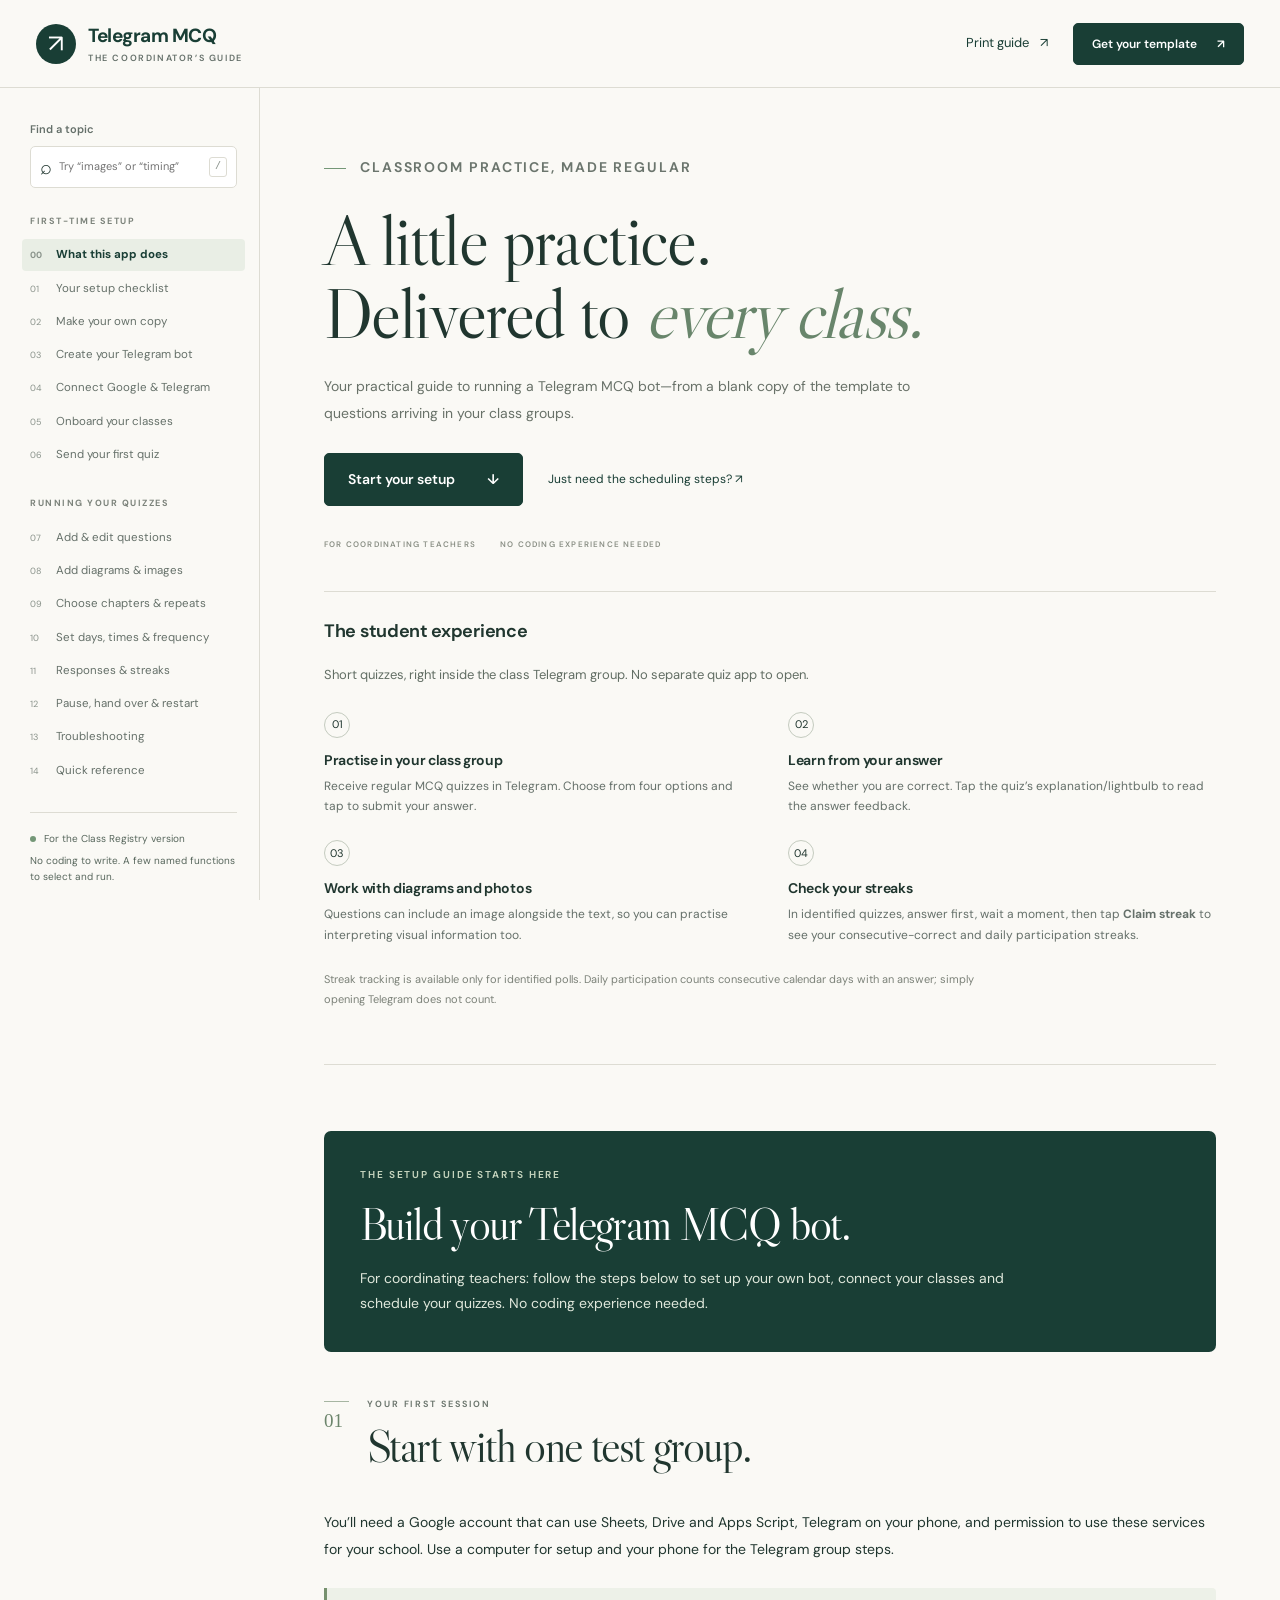
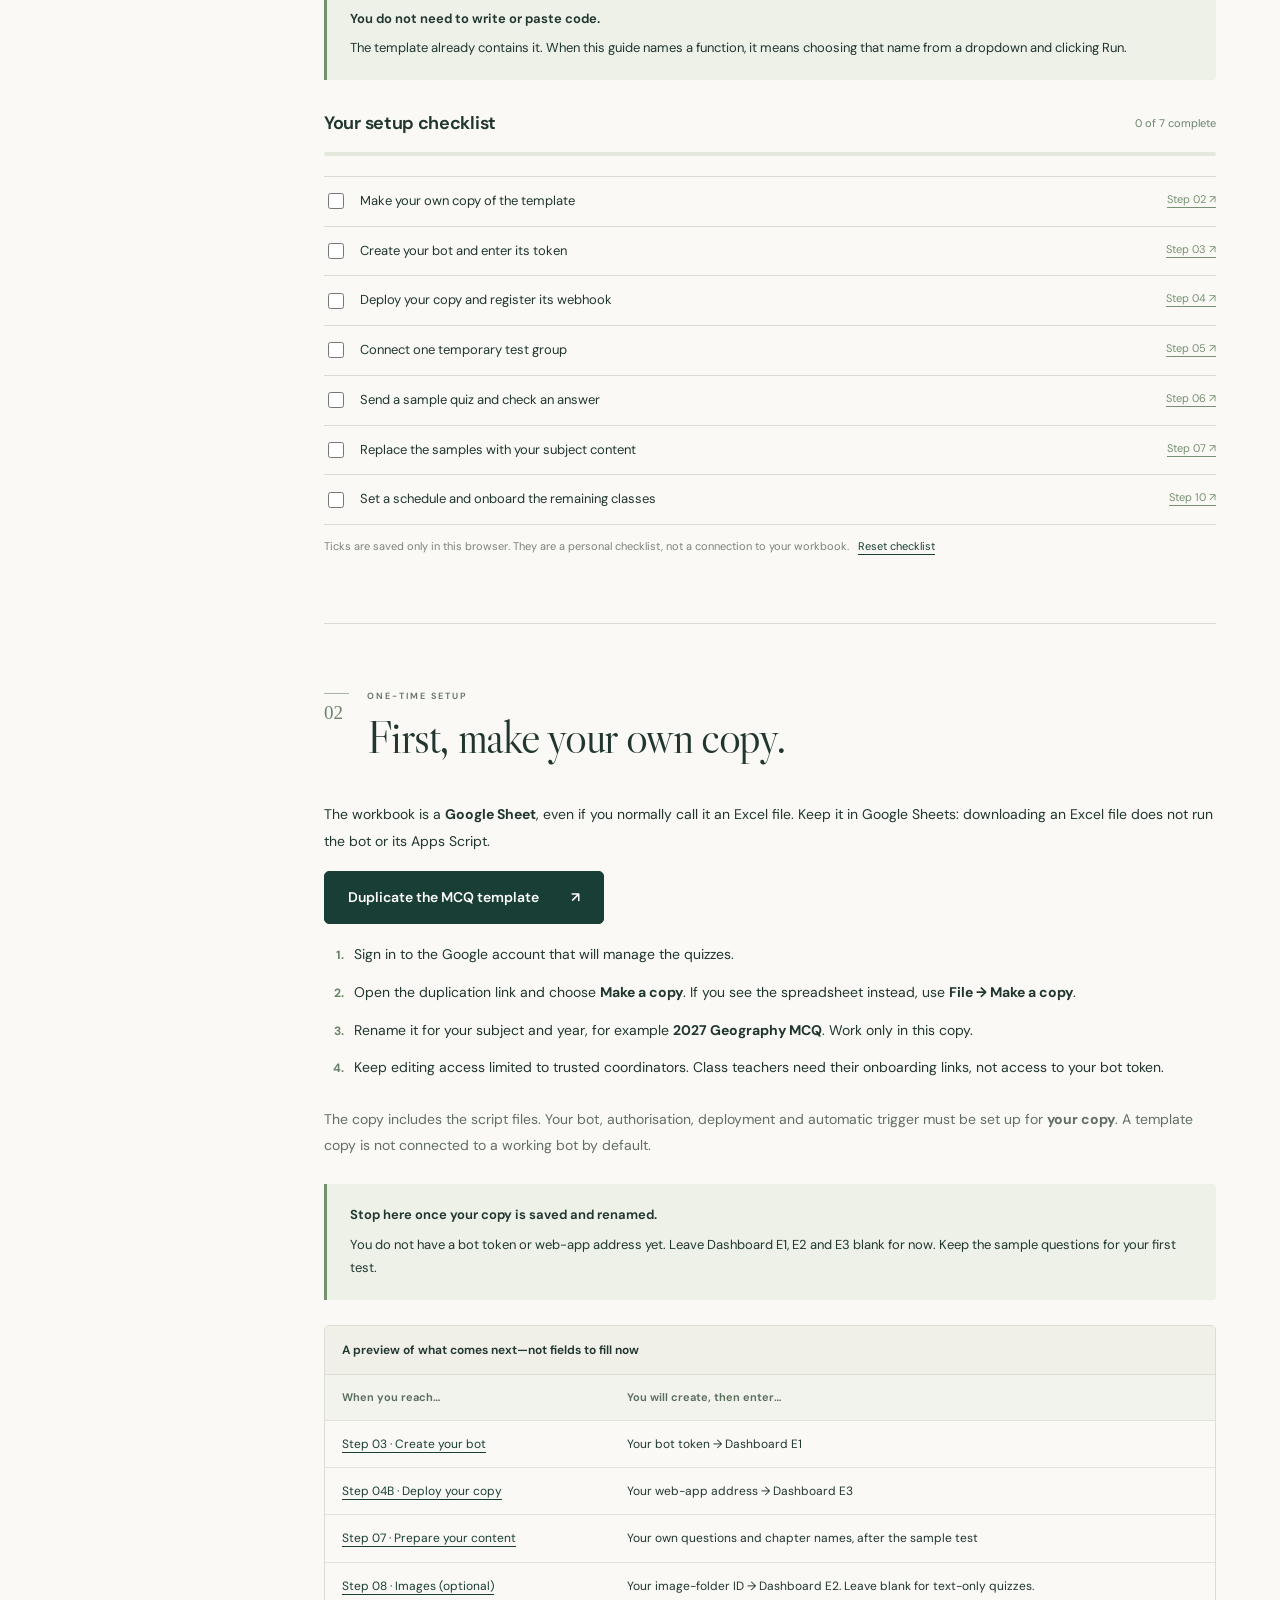
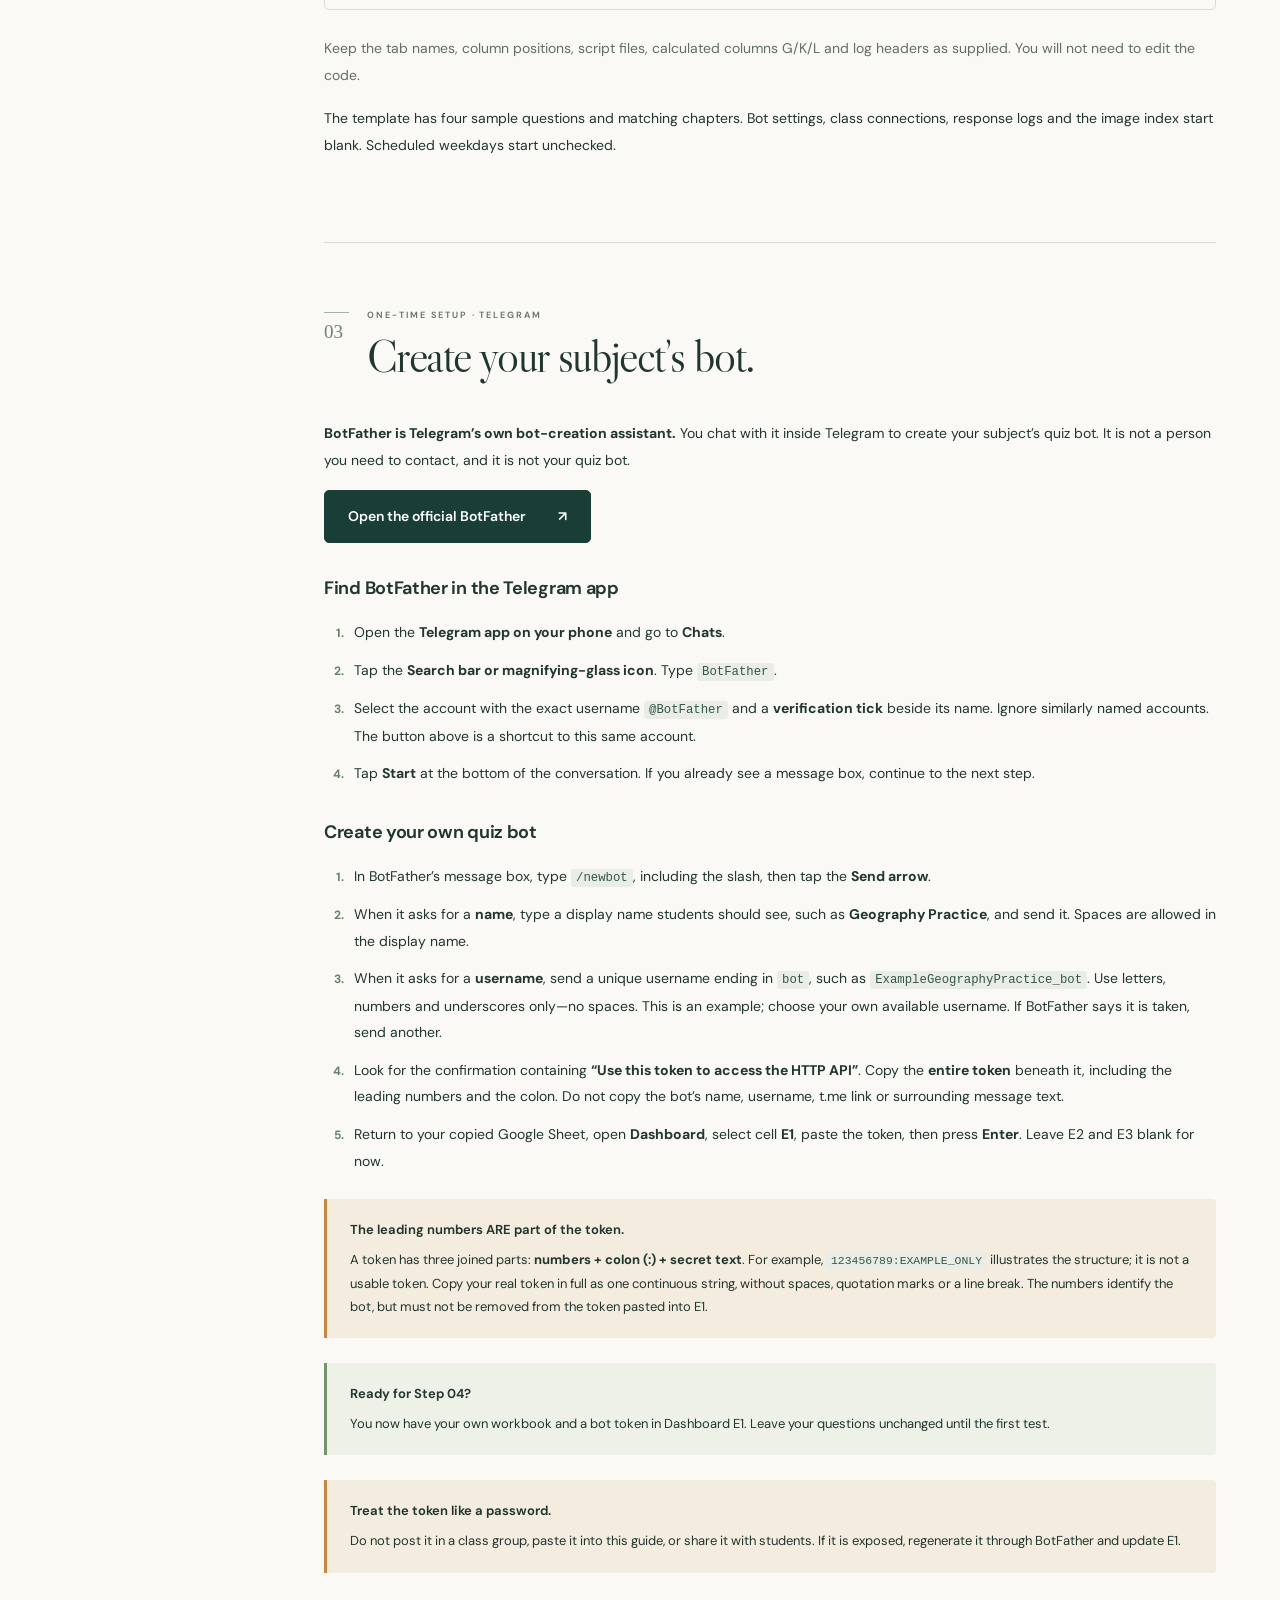
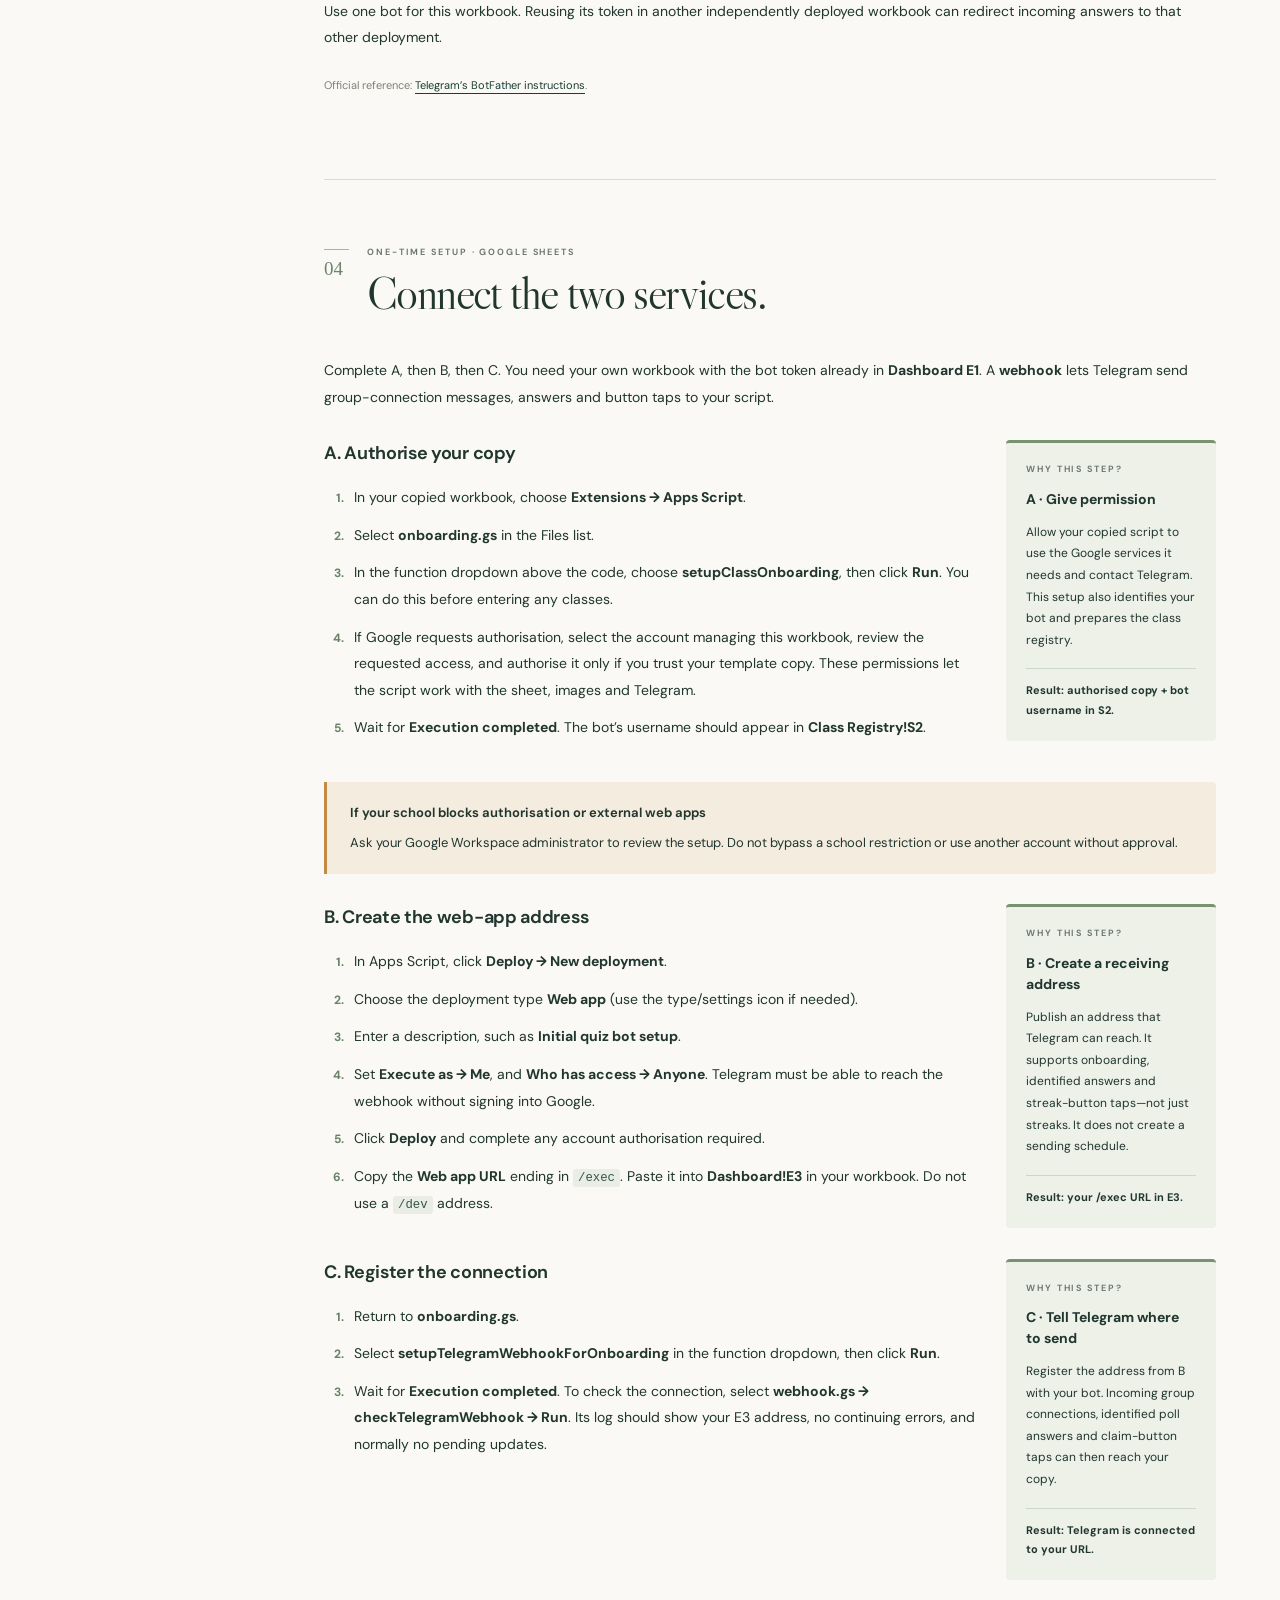
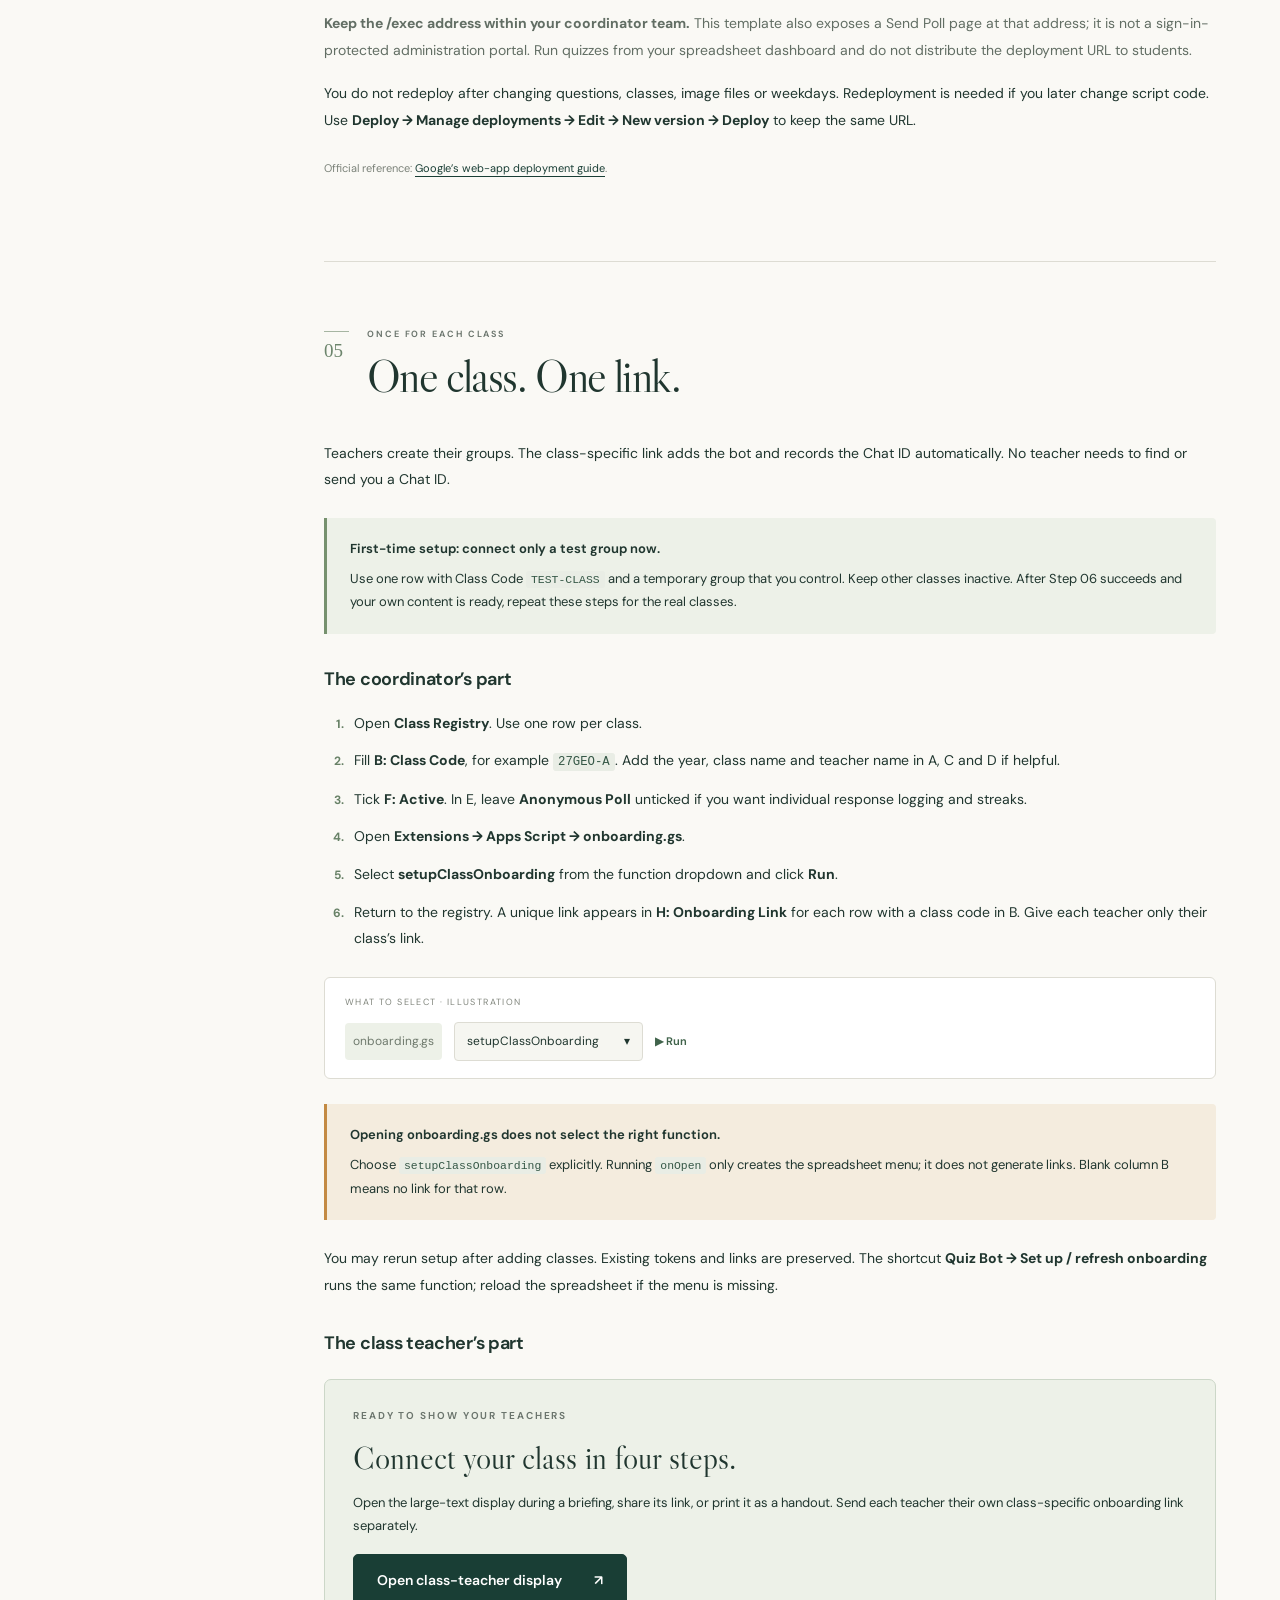
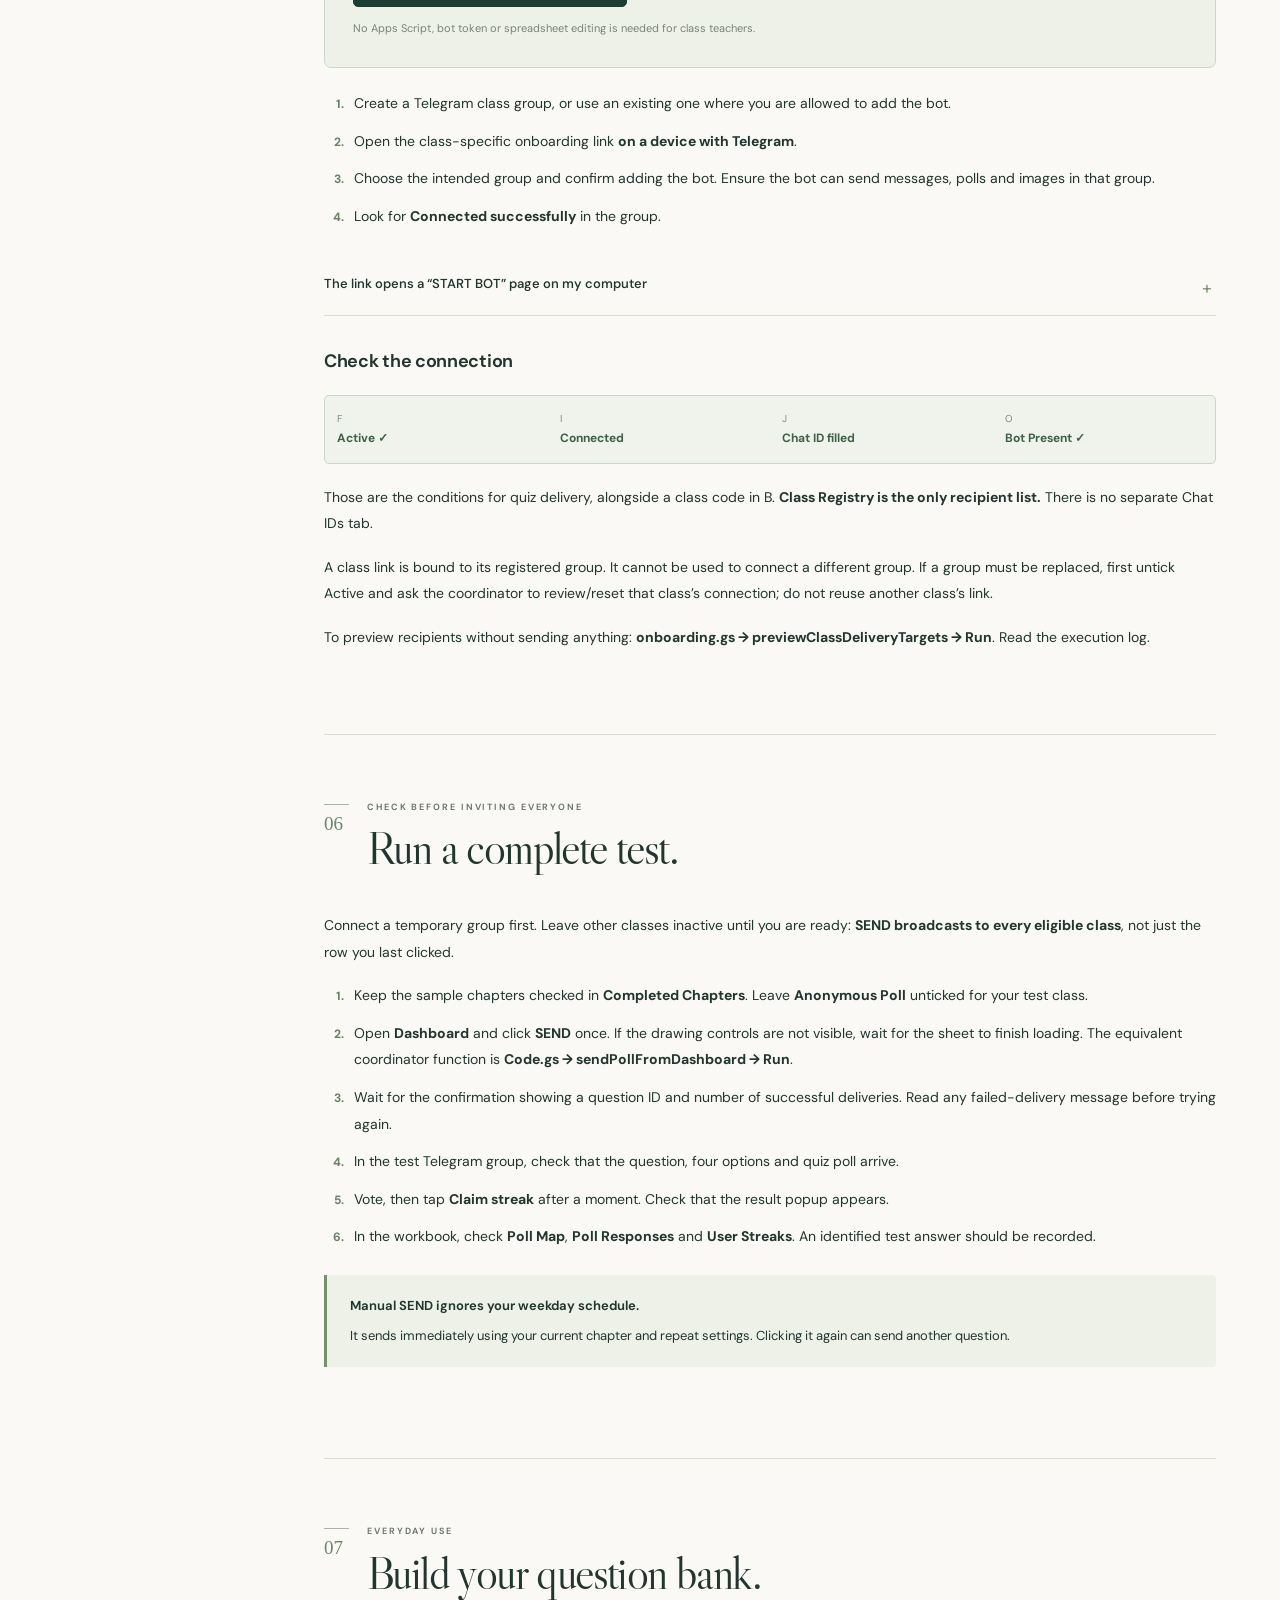
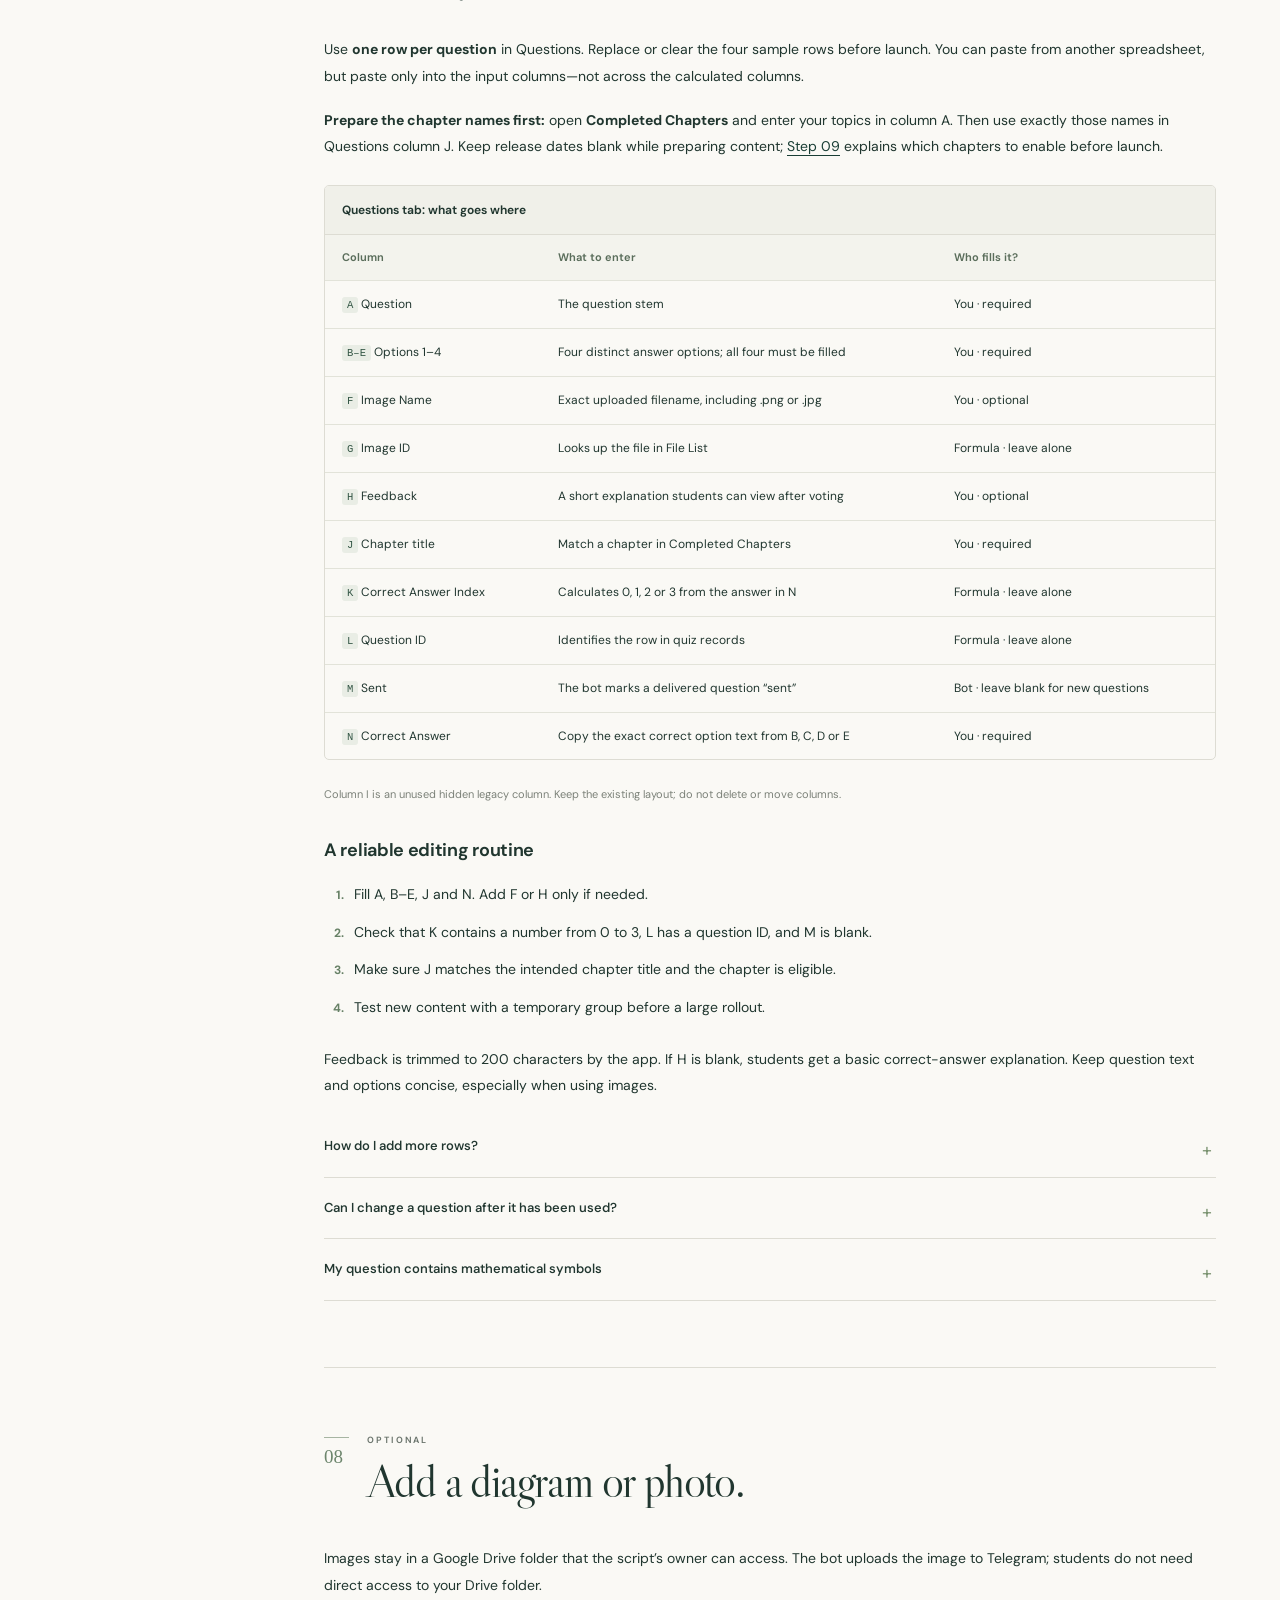
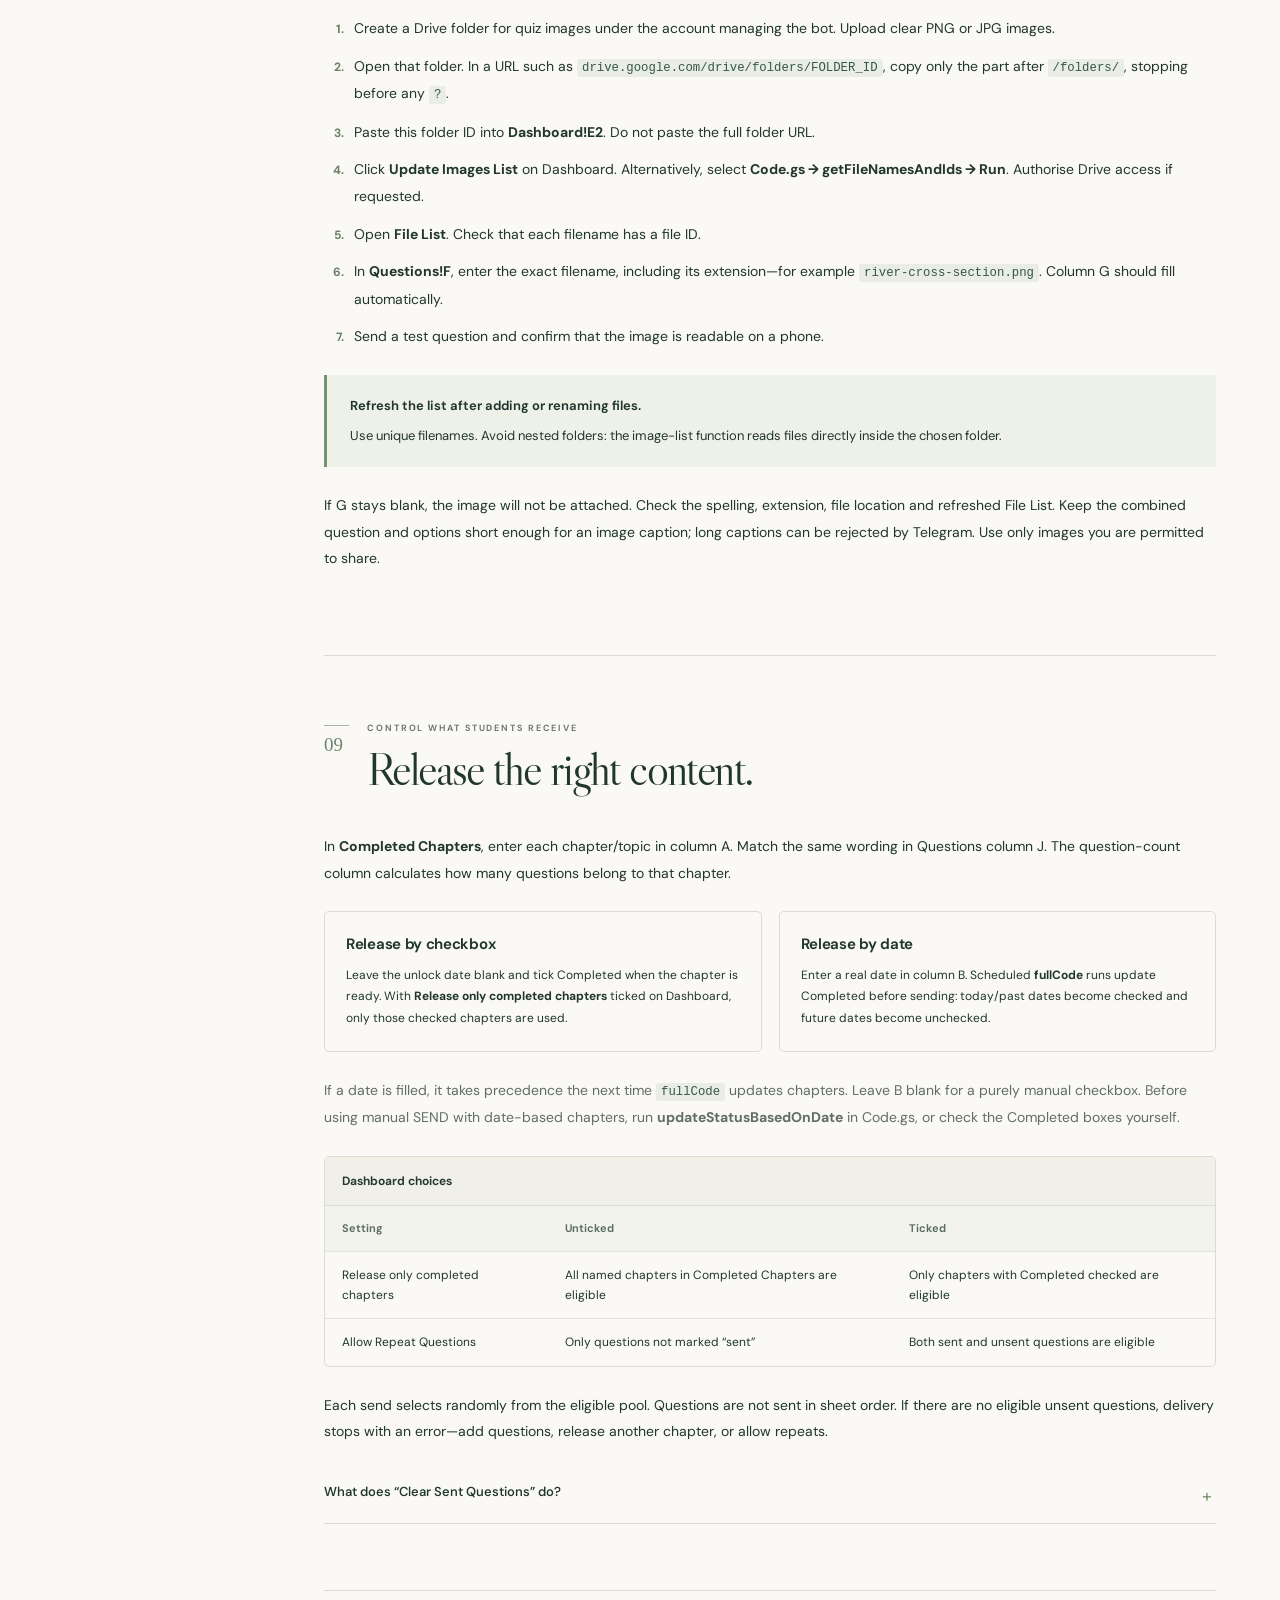
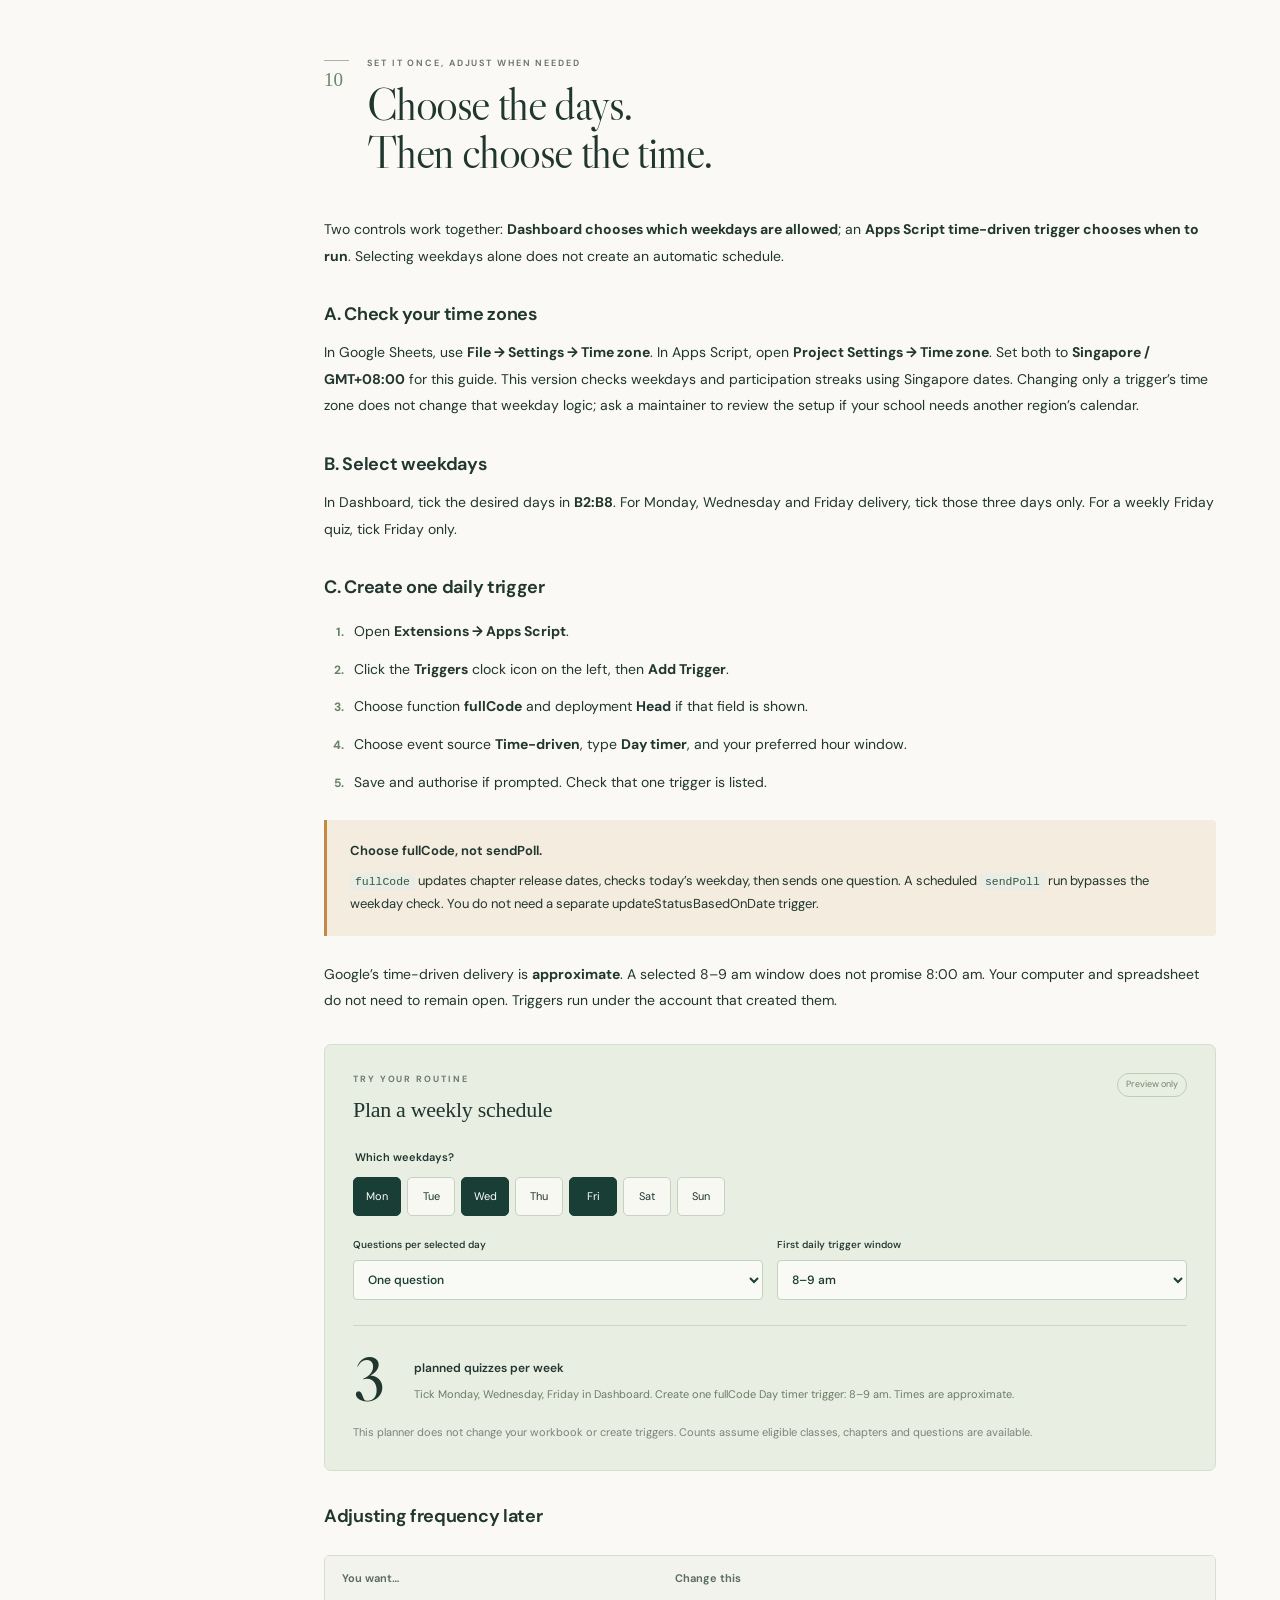
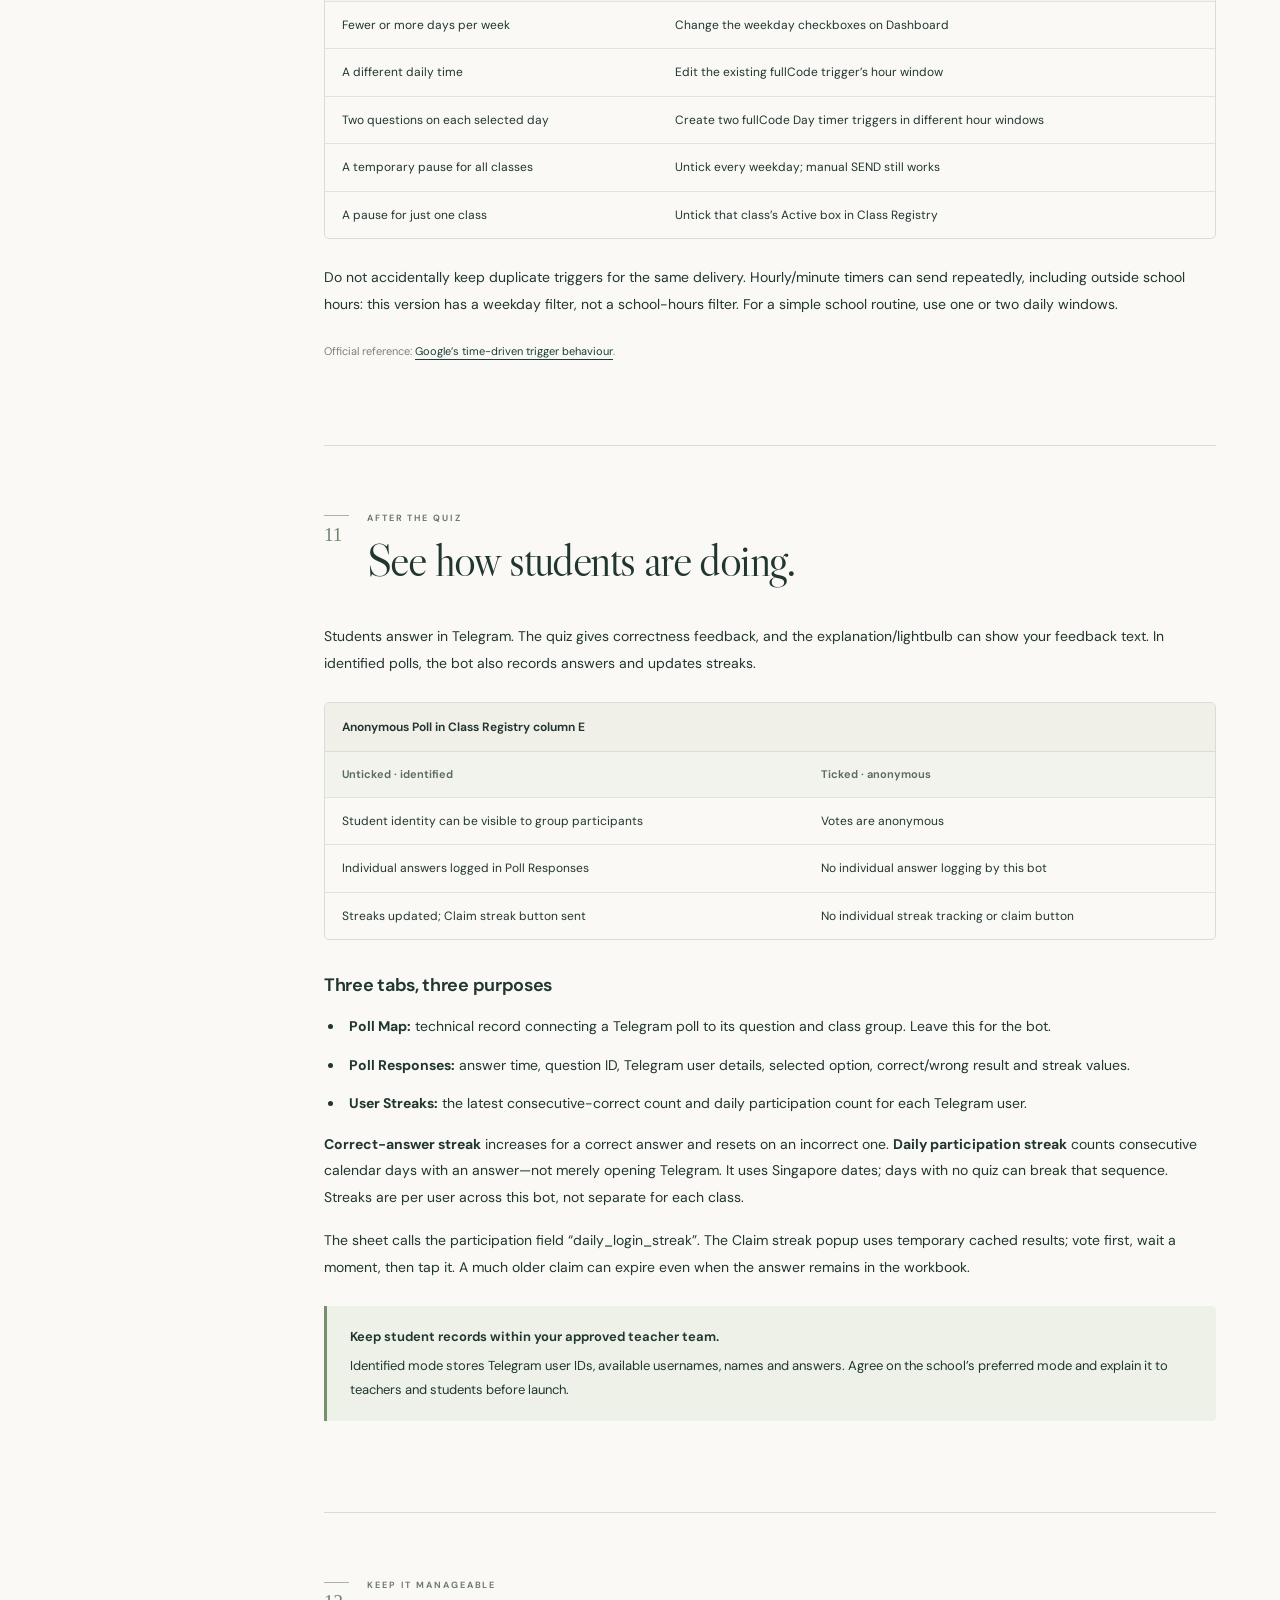
==== commit 1f48122f: "Clarify BotFather steps and complete token format" ====
--- a/index.html
+++ b/index.html
@@ -100,7 +100,11 @@
     <div class="section-heading"><span class="section-number">03</span><div><p class="eyebrow">ONE-TIME SETUP · TELEGRAM</p><h2>Create your subject’s bot.</h2></div></div>
     <p><strong>BotFather is Telegram’s own bot-creation assistant.</strong> You chat with it inside Telegram to create your subject’s quiz bot. It is not a person you need to contact, and it is not your quiz bot.</p>
     <a class="button" href="https://t.me/BotFather" target="_blank" rel="noopener">Open the official BotFather <span aria-hidden="true">↗</span></a>
-    <ol class="steps"><li><strong>Open Telegram on your phone.</strong> Use the button above on that phone and choose to open Telegram if asked. Alternatively, tap Telegram’s Search/magnifying-glass control (or the search bar on a computer) and type <code>BotFather</code>.</li><li><strong>Check the account before continuing.</strong> Select the official verified account with the exact username <code>@BotFather</code>, not another account with a similar display name. If in doubt, use the direct link above.</li><li><strong>Start the conversation.</strong> Tap <strong>Start</strong> at the bottom if shown. In the message box, type <code>/newbot</code> including the slash, then tap Send.</li><li><strong>Give your bot a display name.</strong> When BotFather asks for a name, type the name students should see, such as <strong>Geography Practice</strong>, and send it.</li><li><strong>Choose your bot’s username.</strong> When asked, send a unique username ending in <code>bot</code>, such as <code>ExampleGeographyPractice_bot</code>. This is only an example. If it is taken, choose another and try again.</li><li><strong>Find the token in BotFather’s reply.</strong> After successful creation, it sends a long secret value for access to the HTTP API. Copy the entire token—not the bot’s name, username or t.me link. Keep this conversation so you can find your bot later.</li><li><strong>Now fill the first setting.</strong> Return to your copied Google Sheet, open the <strong>Dashboard</strong> tab and paste the token into cell <strong>E1</strong>. E2 and E3 stay blank at this stage.</li></ol>
+    <h3>Find BotFather in the Telegram app</h3>
+    <ol class="steps"><li>Open the <strong>Telegram app on your phone</strong> and go to <strong>Chats</strong>.</li><li>Tap the <strong>Search bar or magnifying-glass icon</strong>. Type <code>BotFather</code>.</li><li>Select the account with the exact username <code>@BotFather</code> and a <strong>verification tick</strong> beside its name. Ignore similarly named accounts. The button above is a shortcut to this same account.</li><li>Tap <strong>Start</strong> at the bottom of the conversation. If you already see a message box, continue to the next step.</li></ol>
+    <h3>Create your own quiz bot</h3>
+    <ol class="steps"><li>In BotFather’s message box, type <code>/newbot</code>, including the slash, then tap the <strong>Send arrow</strong>.</li><li>When it asks for a <strong>name</strong>, type a display name students should see, such as <strong>Geography Practice</strong>, and send it. Spaces are allowed in the display name.</li><li>When it asks for a <strong>username</strong>, send a unique username ending in <code>bot</code>, such as <code>ExampleGeographyPractice_bot</code>. Use letters, numbers and underscores only—no spaces. This is an example; choose your own available username. If BotFather says it is taken, send another.</li><li>Look for the confirmation containing <strong>“Use this token to access the HTTP API”</strong>. Copy the <strong>entire token</strong> beneath it, including the leading numbers and the colon. Do not copy the bot’s name, username, t.me link or surrounding message text.</li><li>Return to your copied Google Sheet, open <strong>Dashboard</strong>, select cell <strong>E1</strong>, paste the token, then press <strong>Enter</strong>. Leave E2 and E3 blank for now.</li></ol>
+    <div class="callout warning"><strong>The leading numbers ARE part of the token.</strong><p>A token has three joined parts: <strong>numbers + colon (:) + secret text</strong>. For example, <code>123456789:EXAMPLE_ONLY</code> illustrates the structure; it is not a usable token. Copy your real token in full as one continuous string, without spaces, quotation marks or a line break. The numbers identify the bot, but must not be removed from the token pasted into E1.</p></div>
     <div class="callout"><strong>Ready for Step 04?</strong><p>You now have your own workbook and a bot token in Dashboard E1. Leave your questions unchanged until the first test.</p></div>
     <div class="callout warning"><strong>Treat the token like a password.</strong><p>Do not post it in a class group, paste it into this guide, or share it with students. If it is exposed, regenerate it through BotFather and update E1.</p></div>
     <p>Use one bot for this workbook. Reusing its token in another independently deployed workbook can redirect incoming answers to that other deployment.</p>
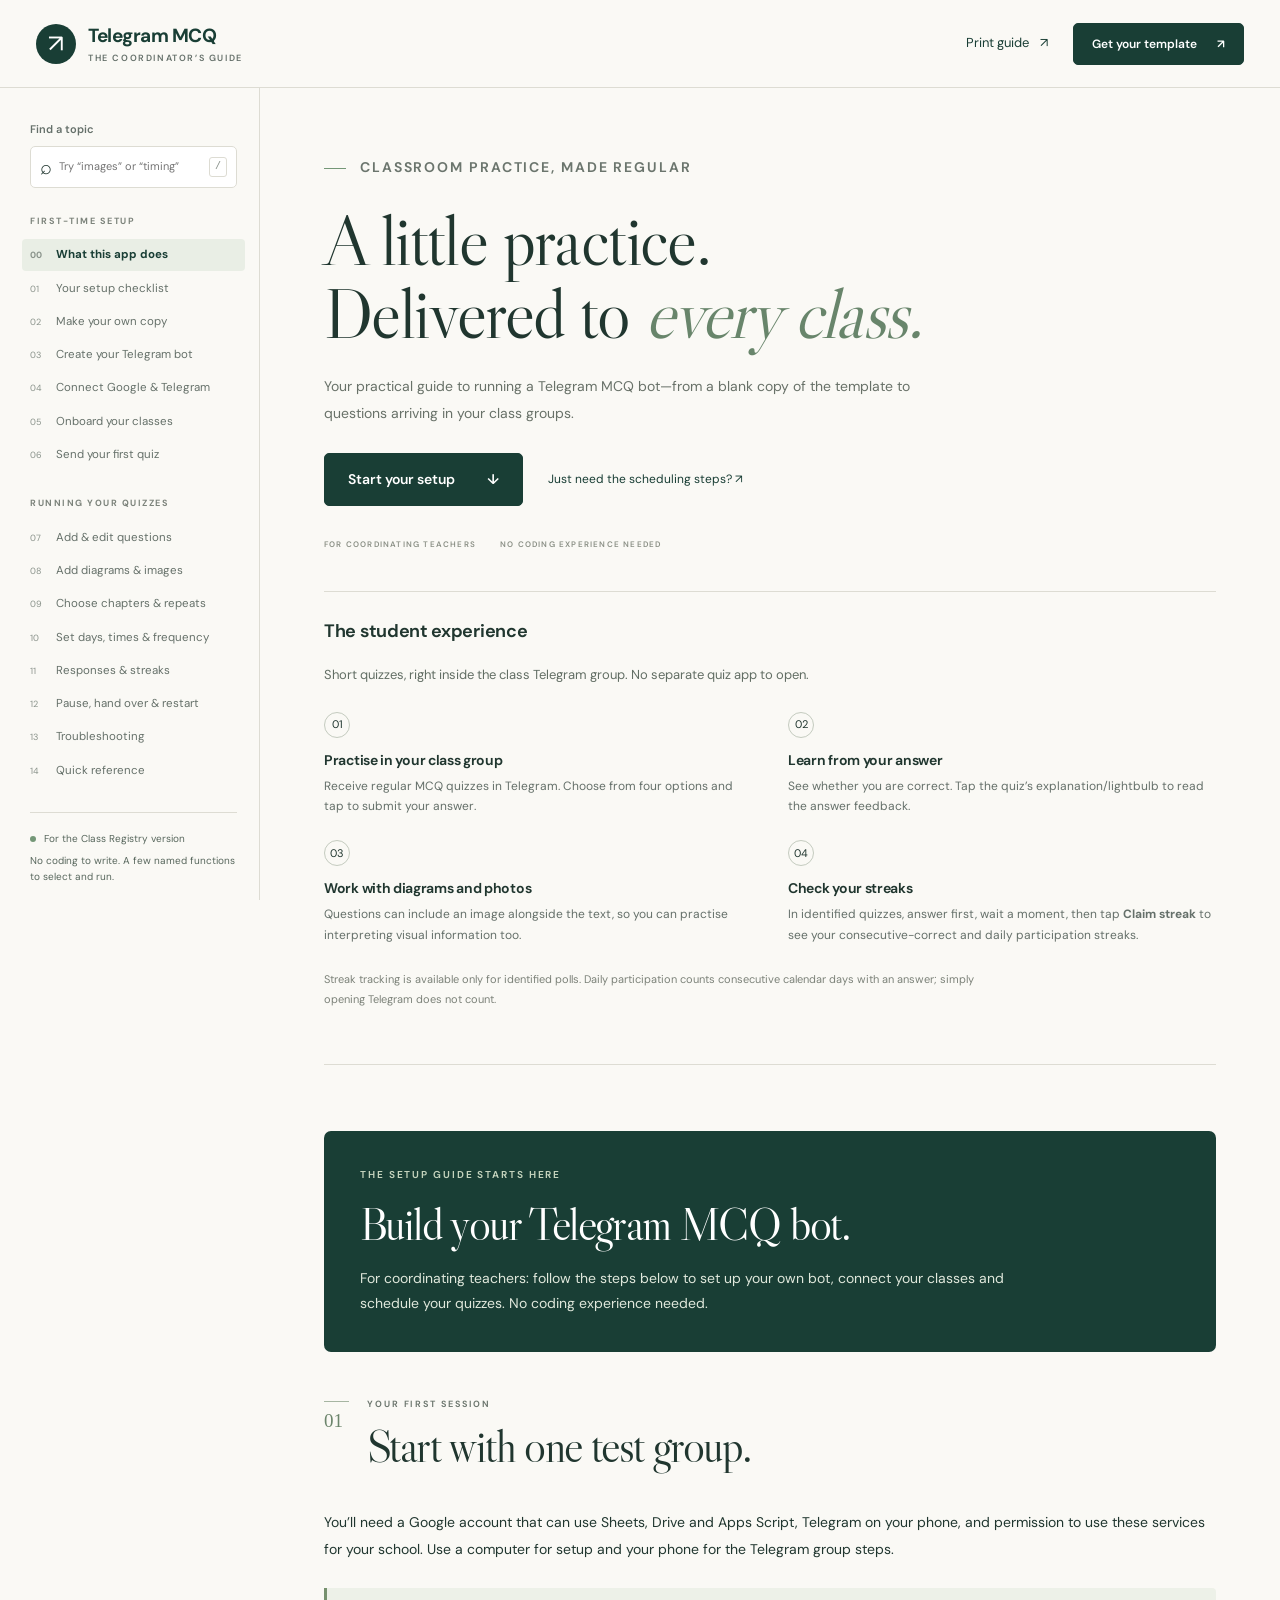
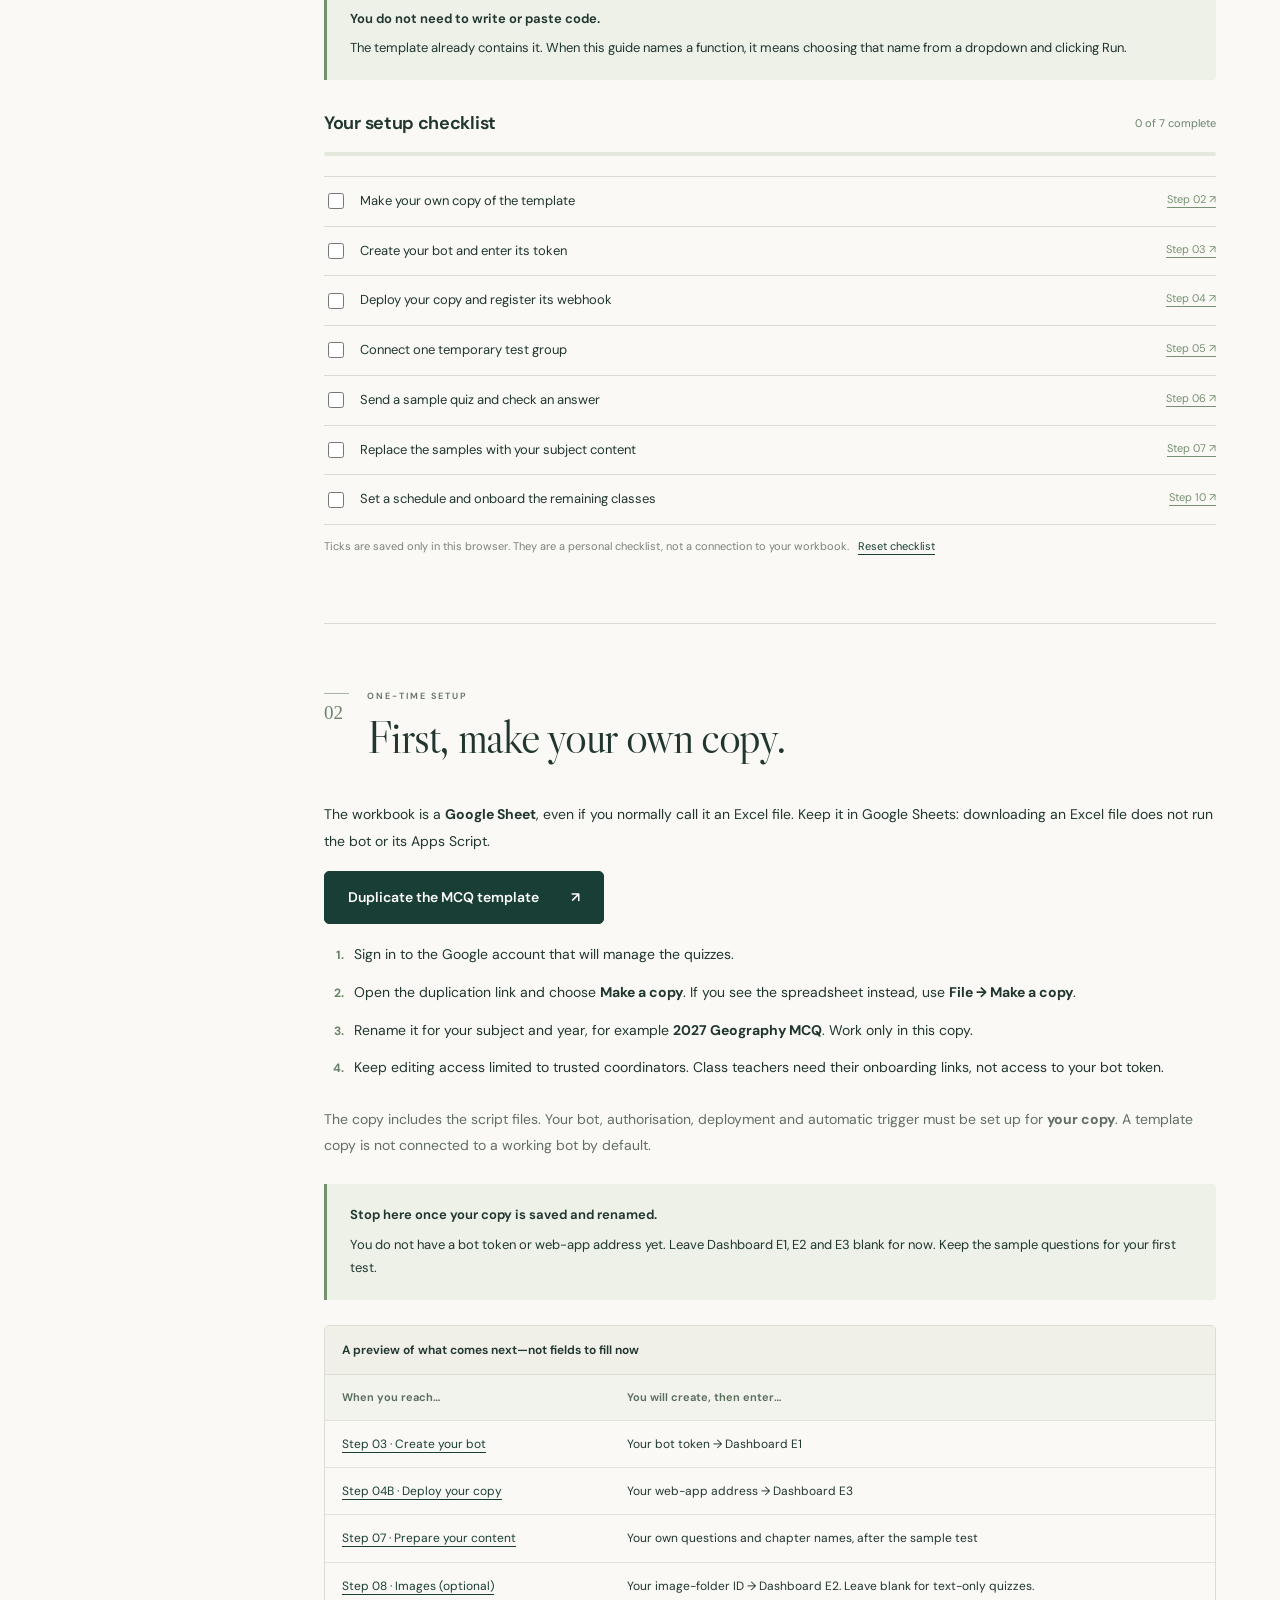
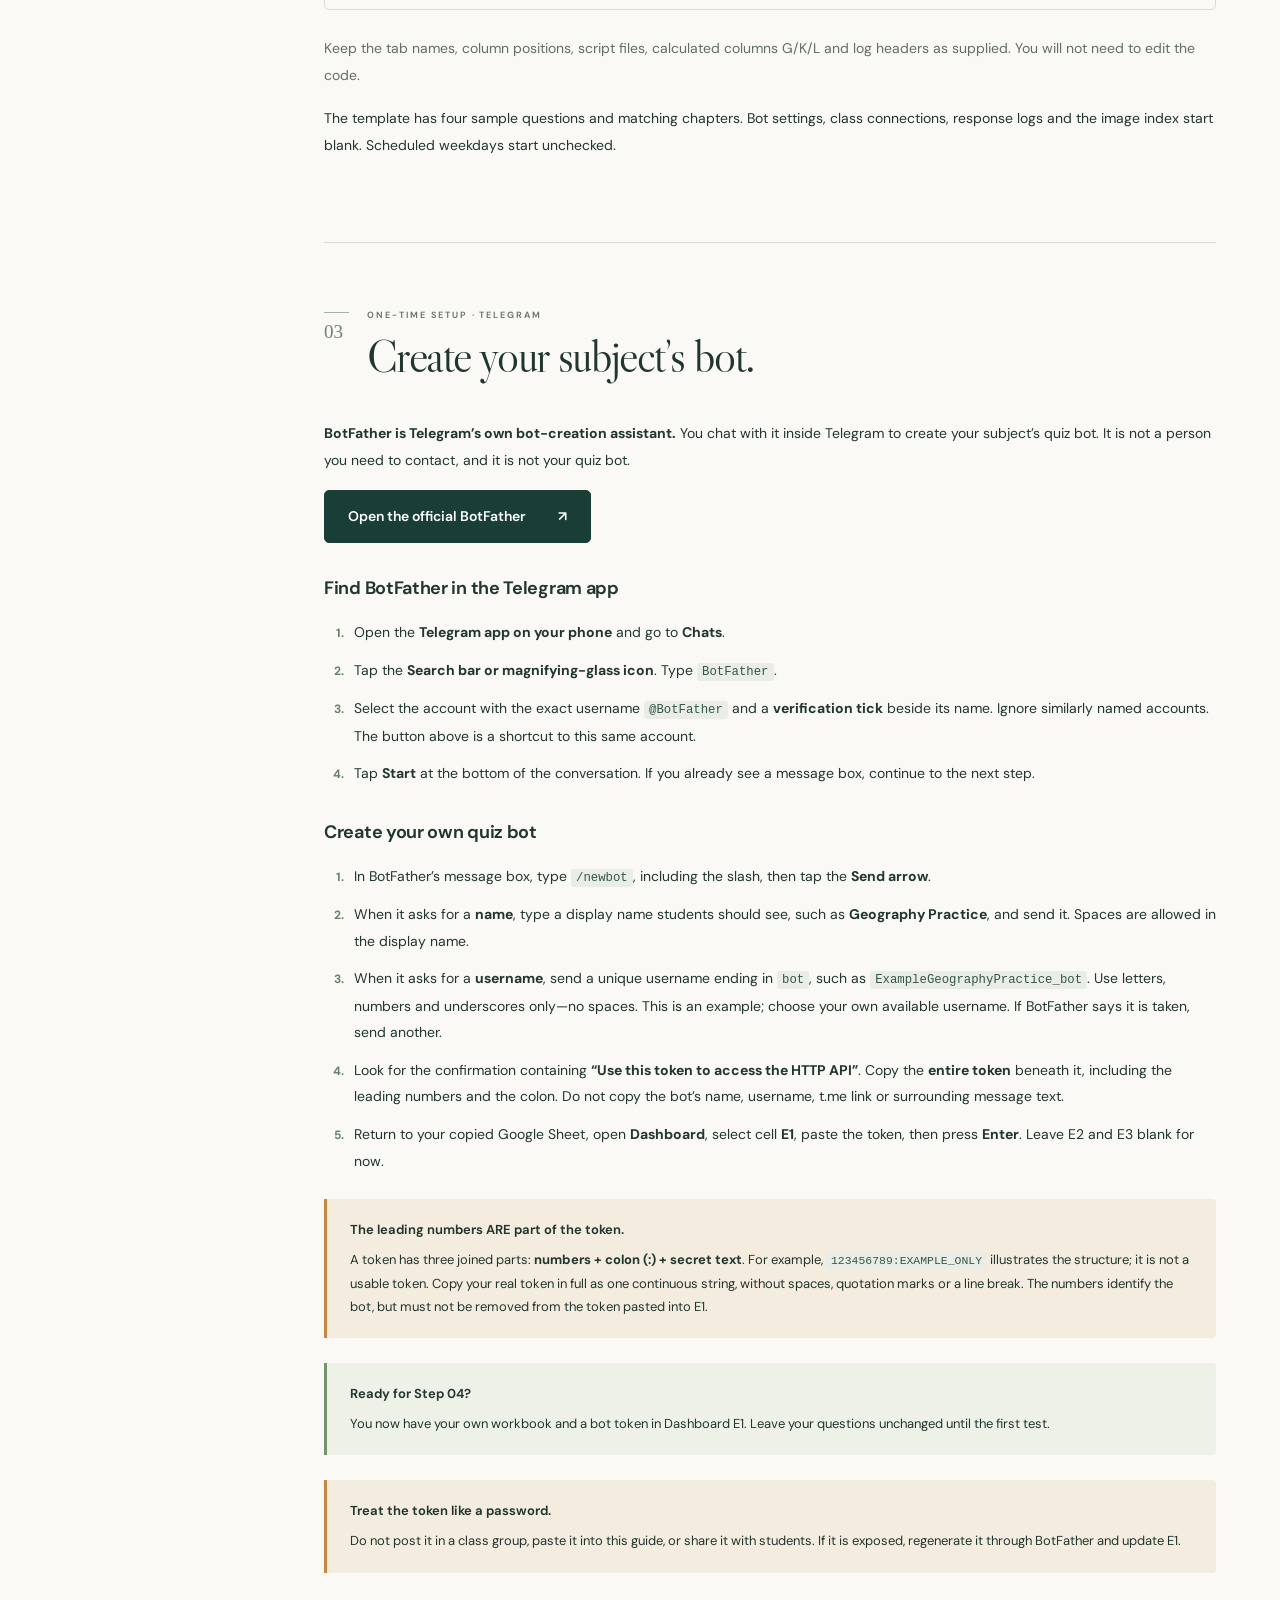
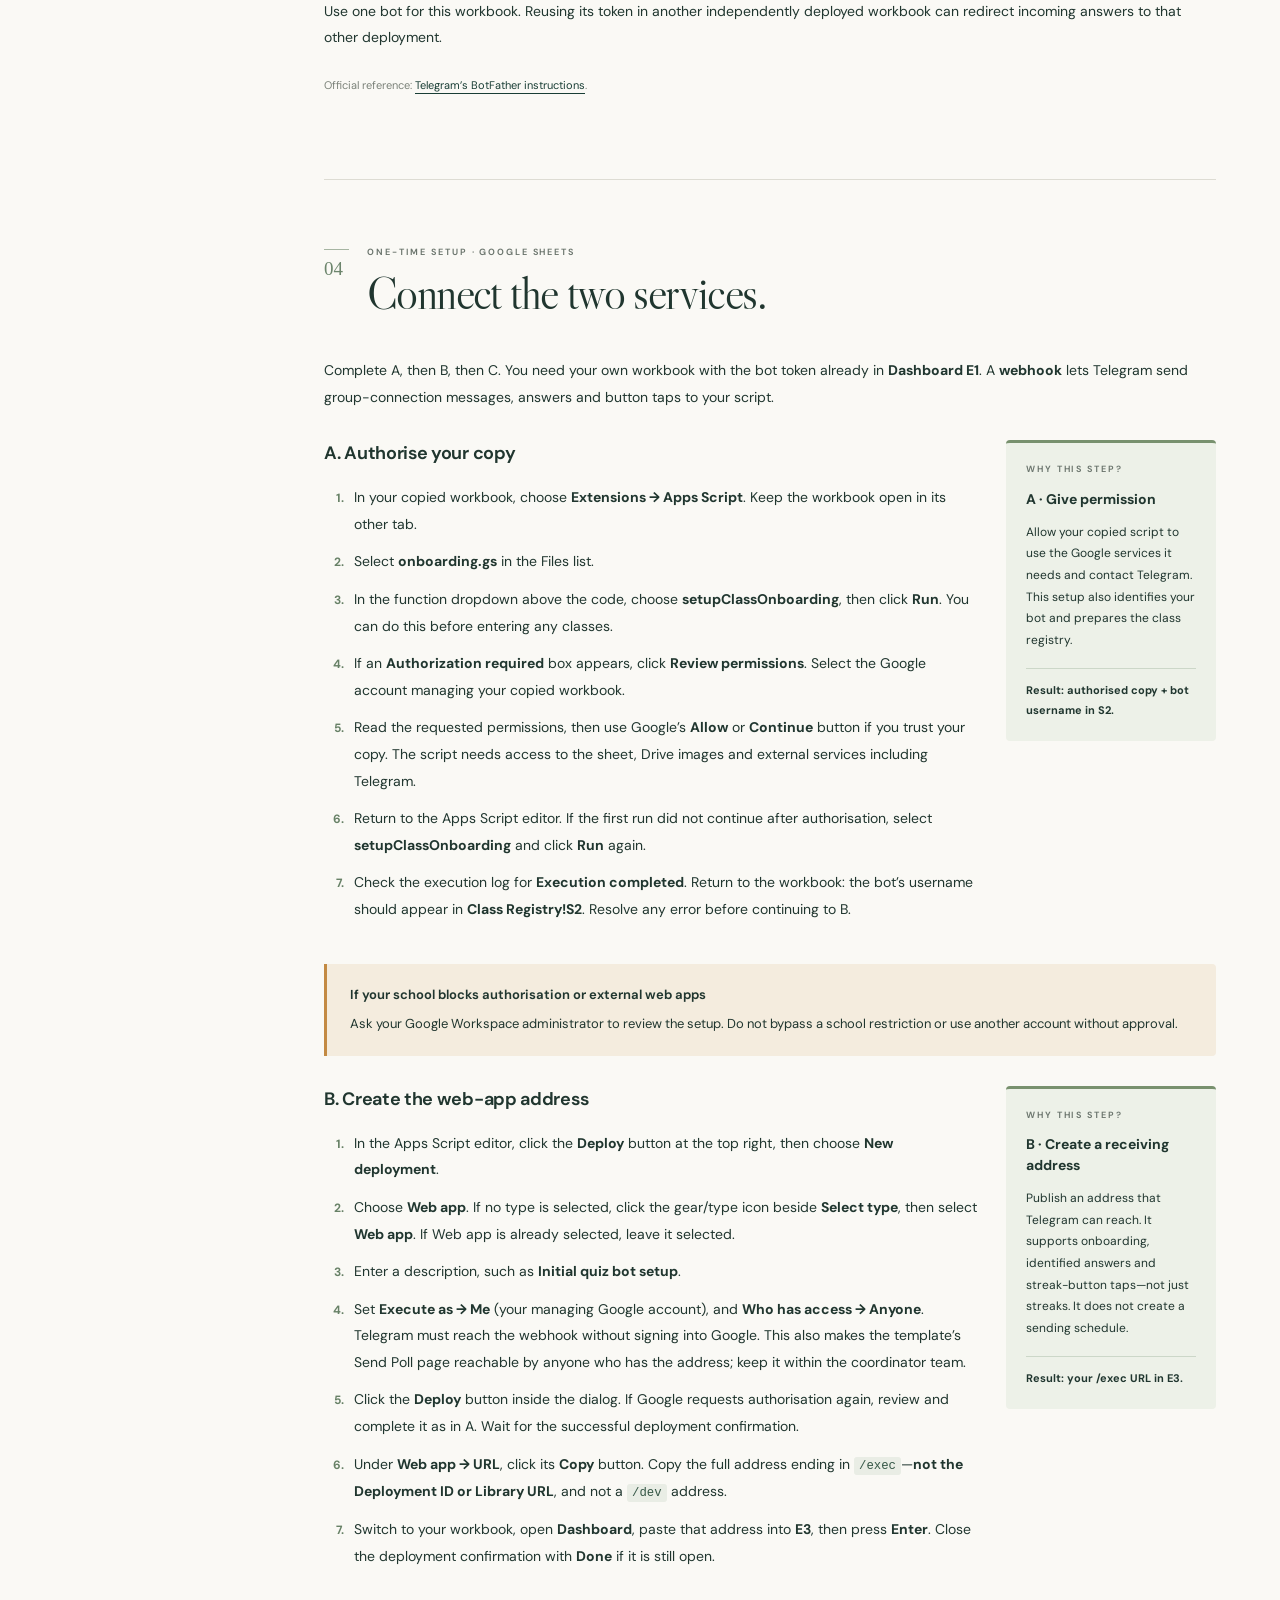
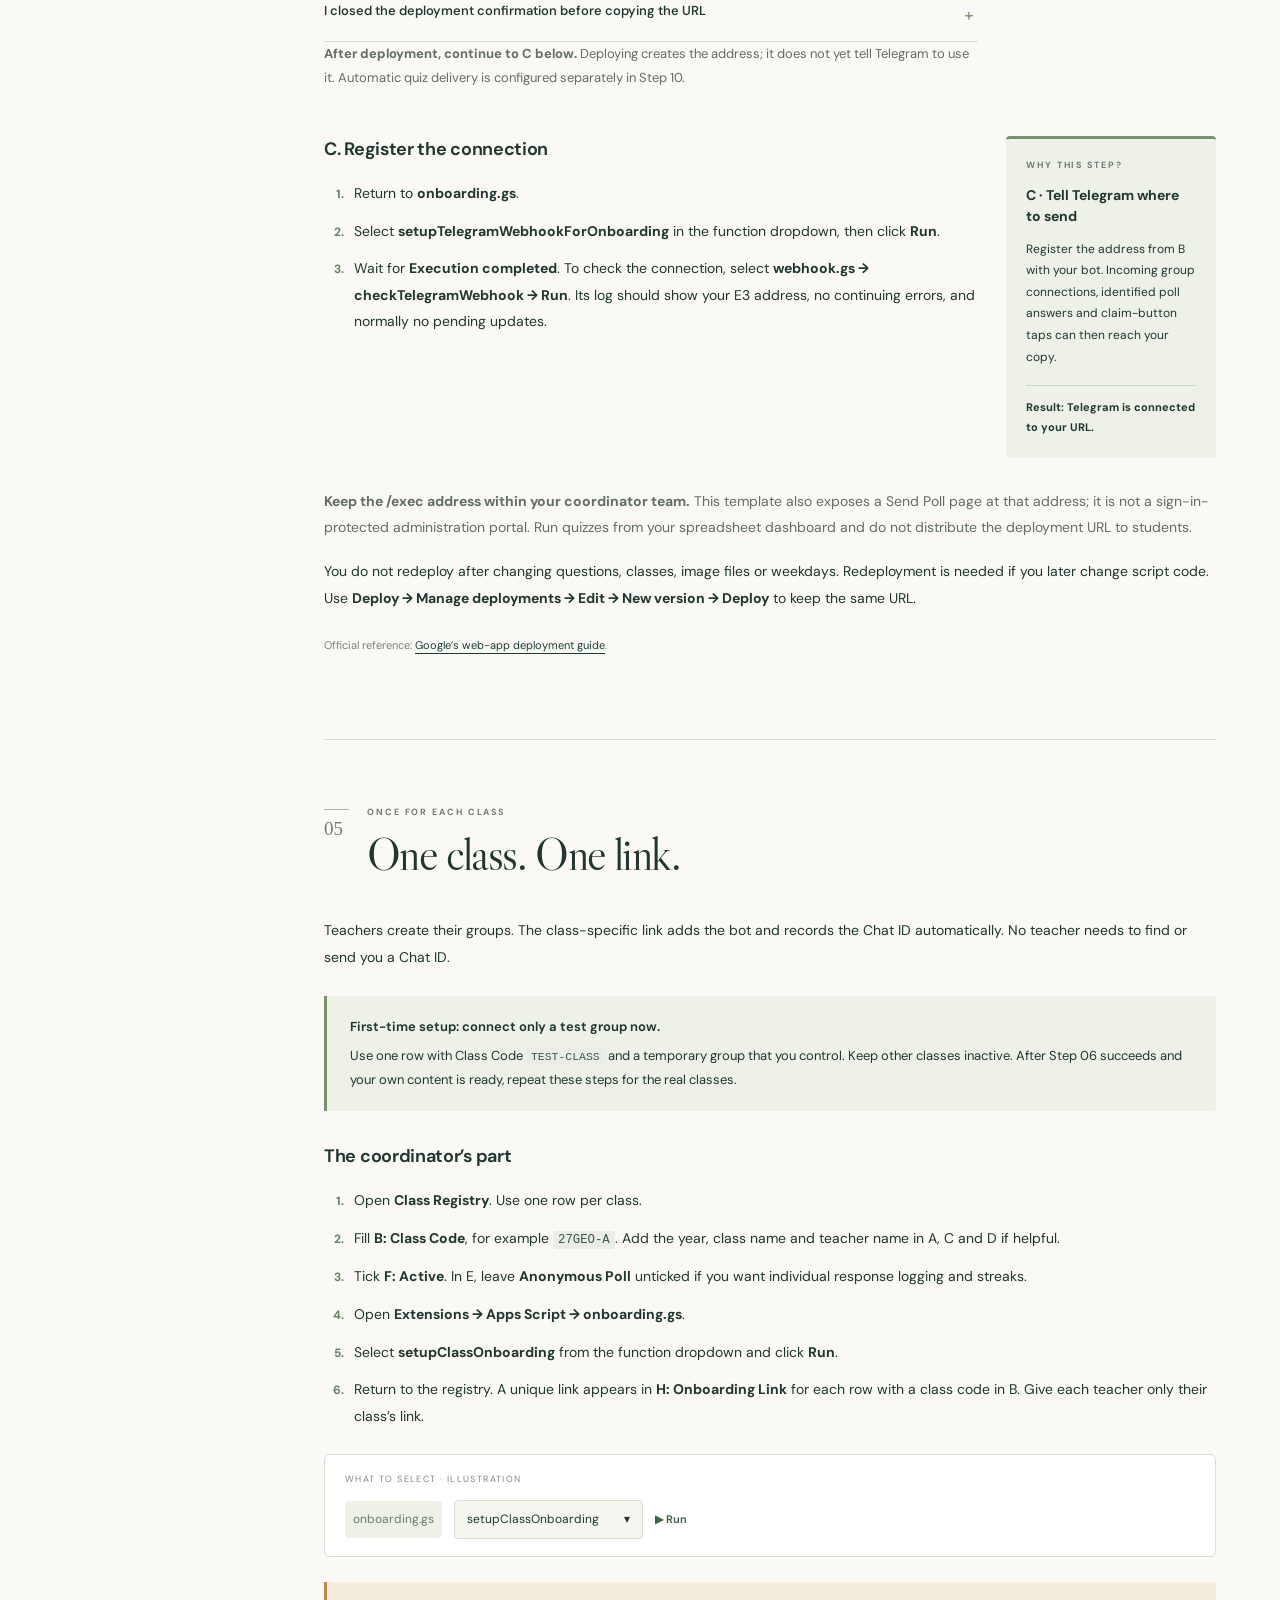
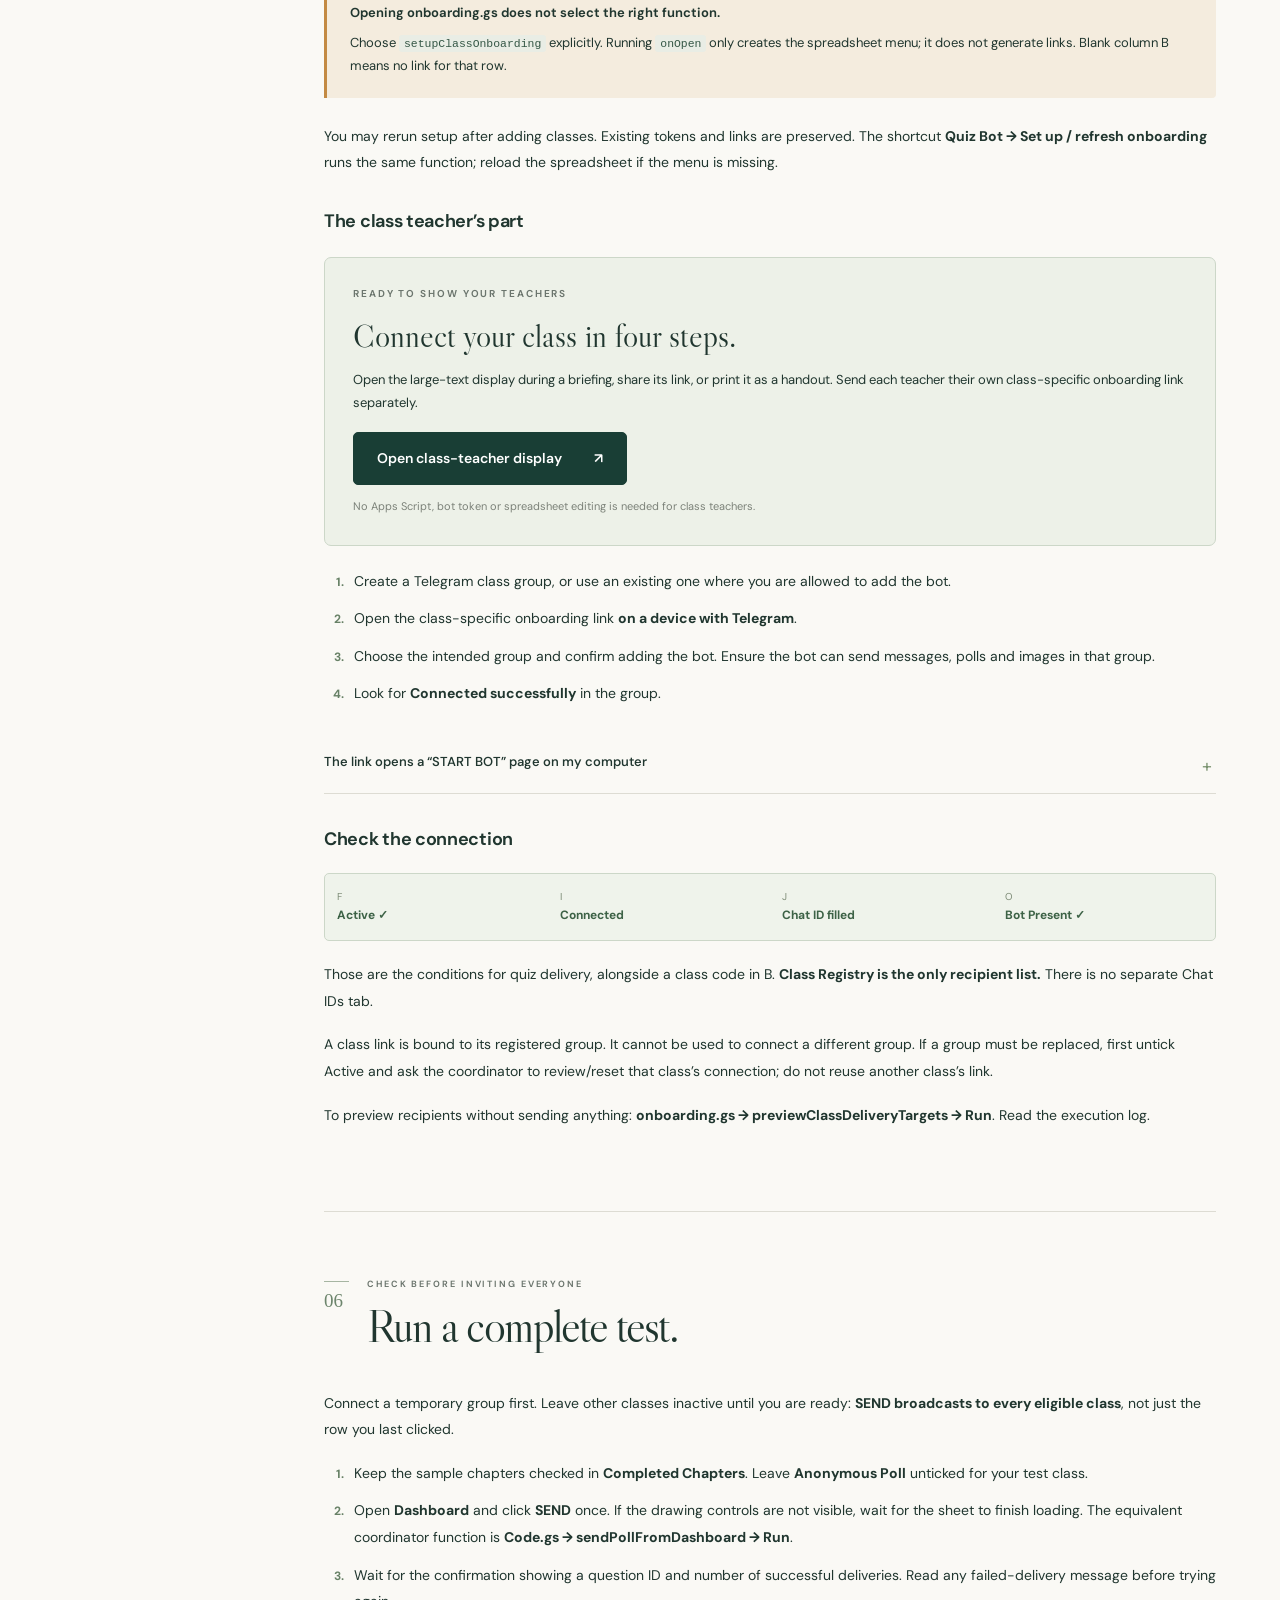
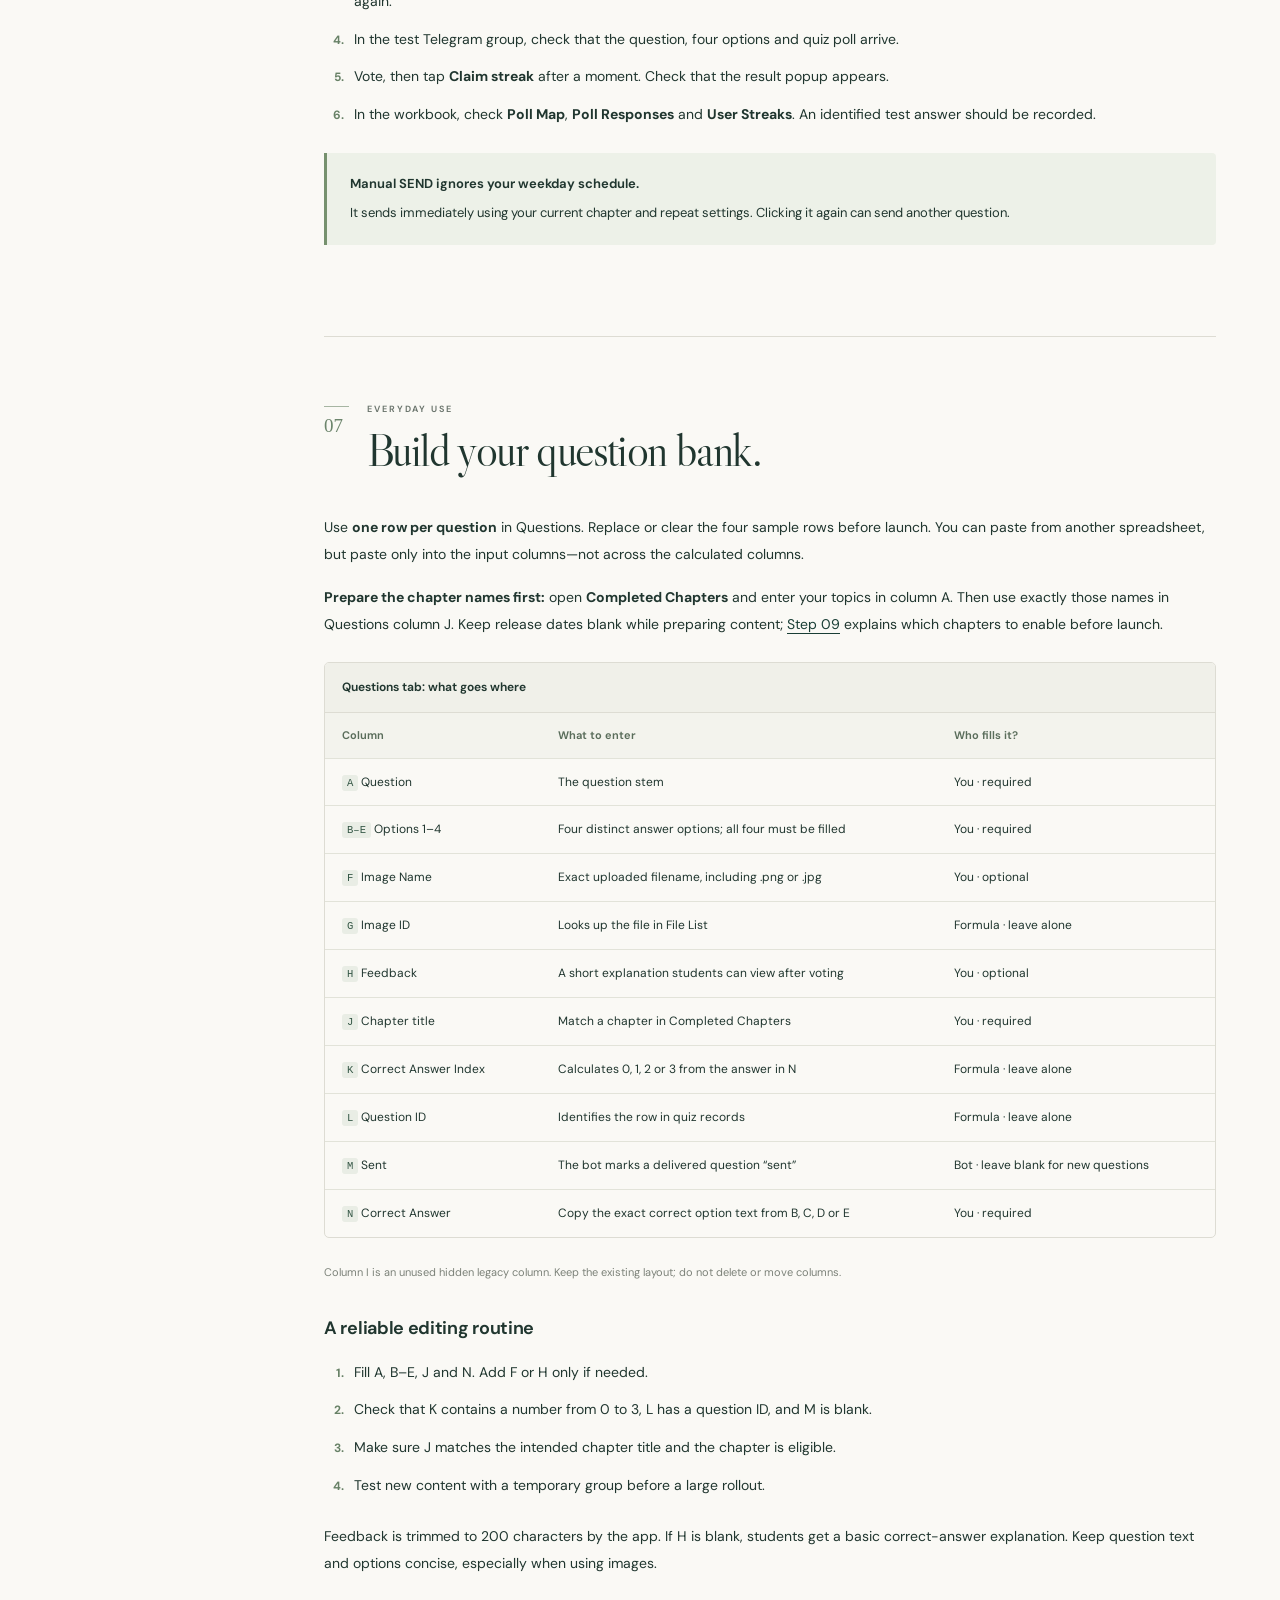
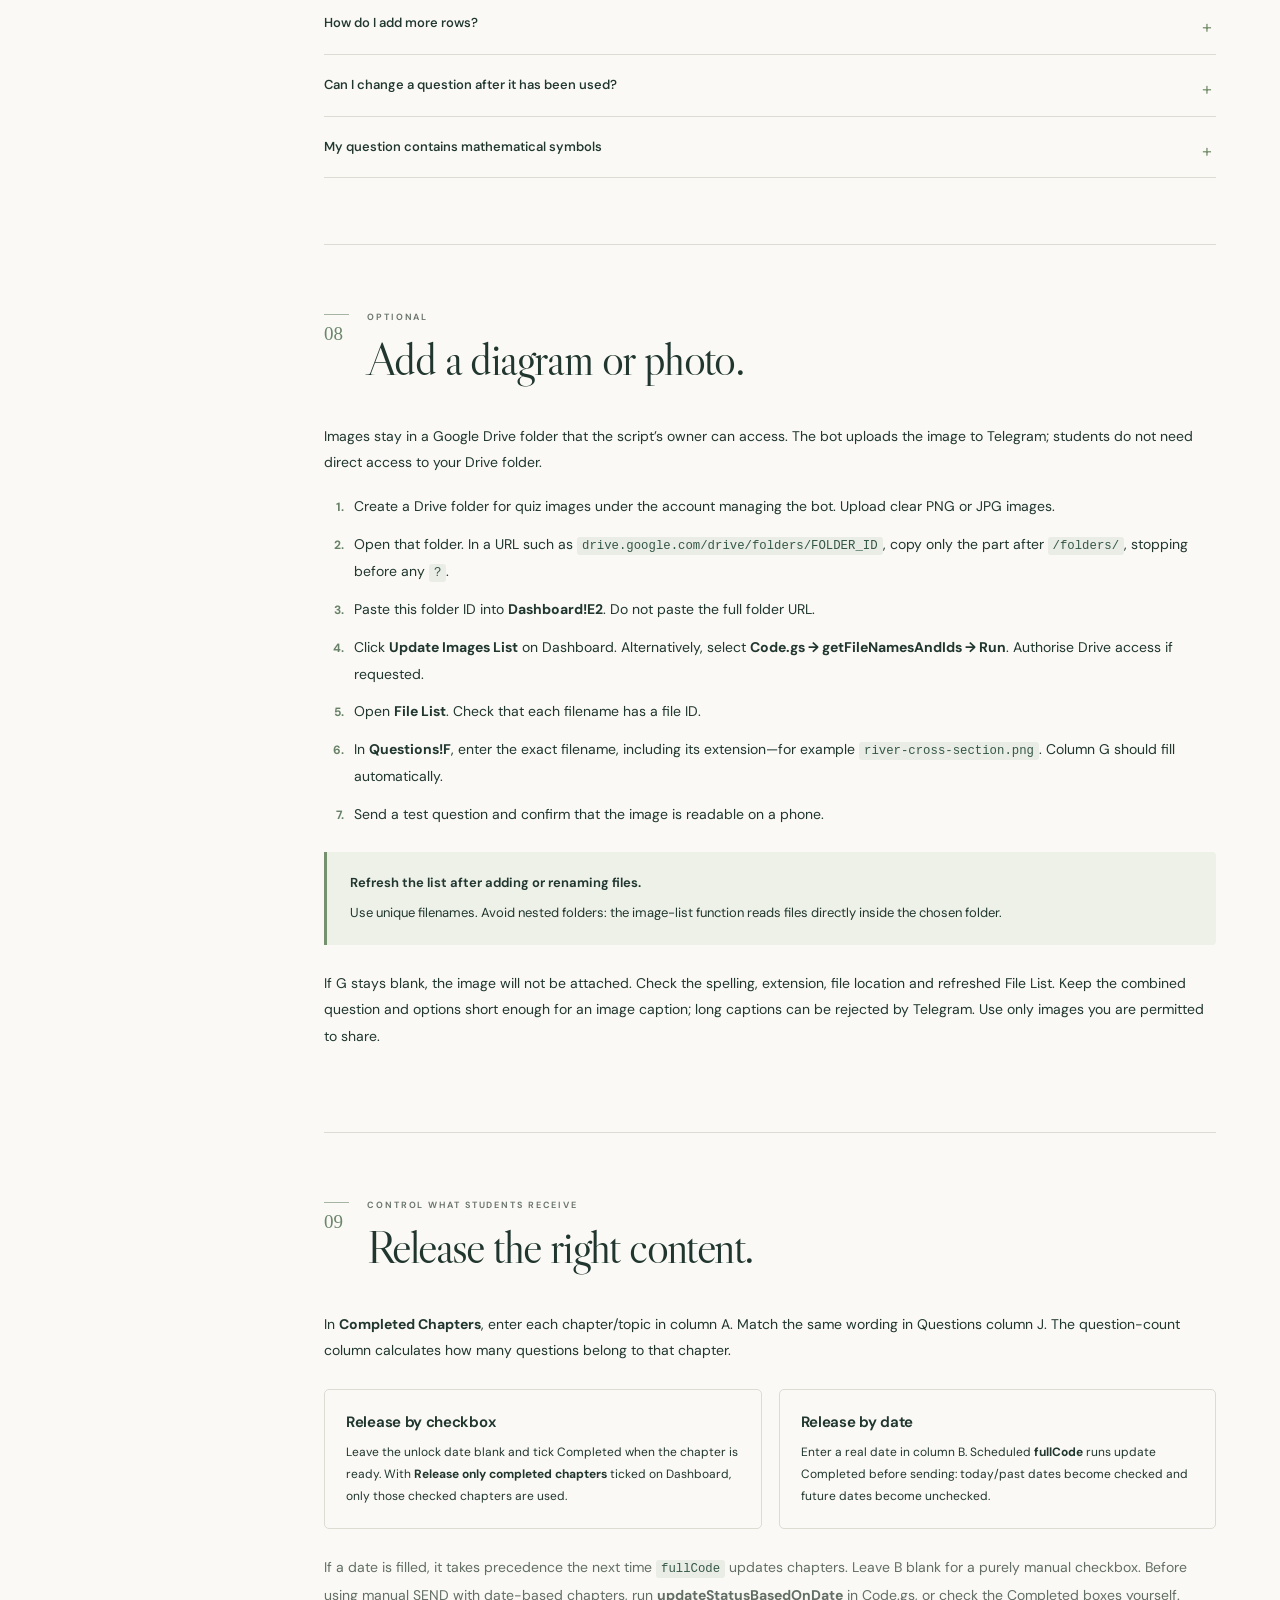
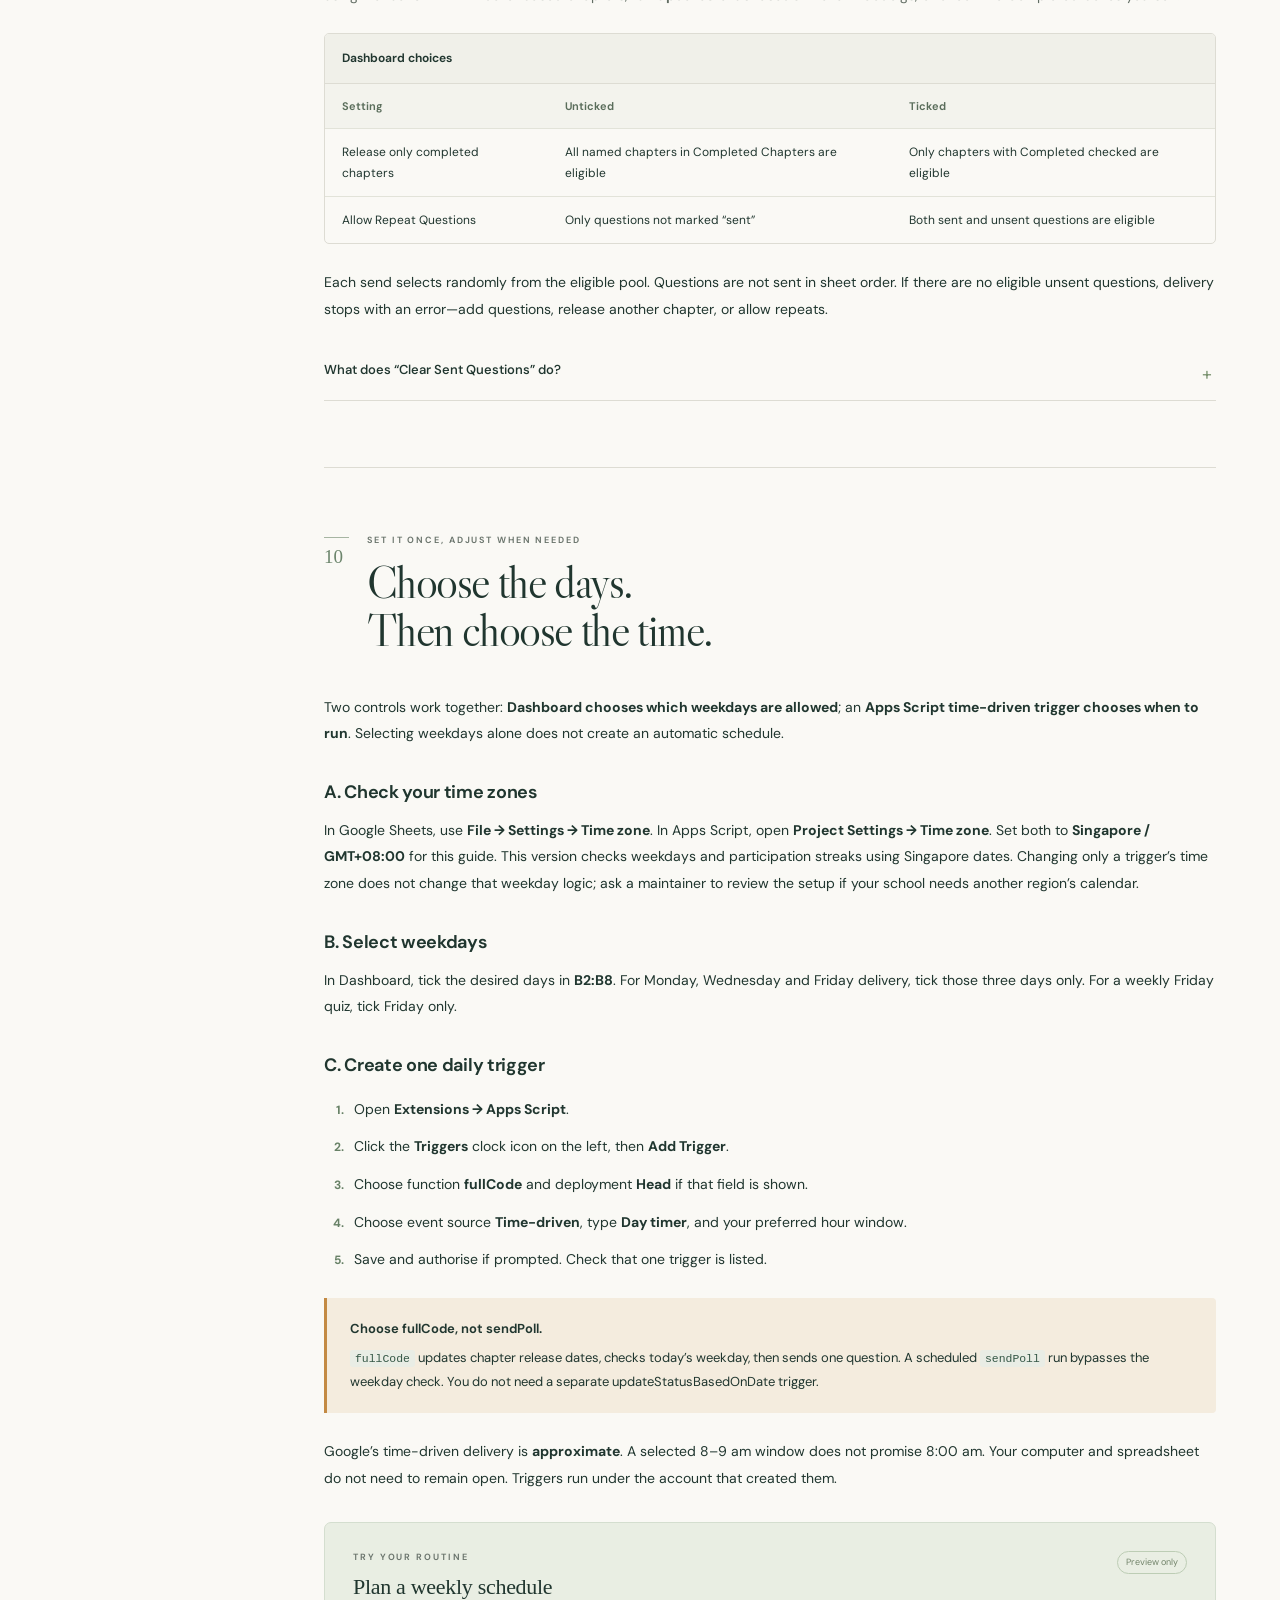
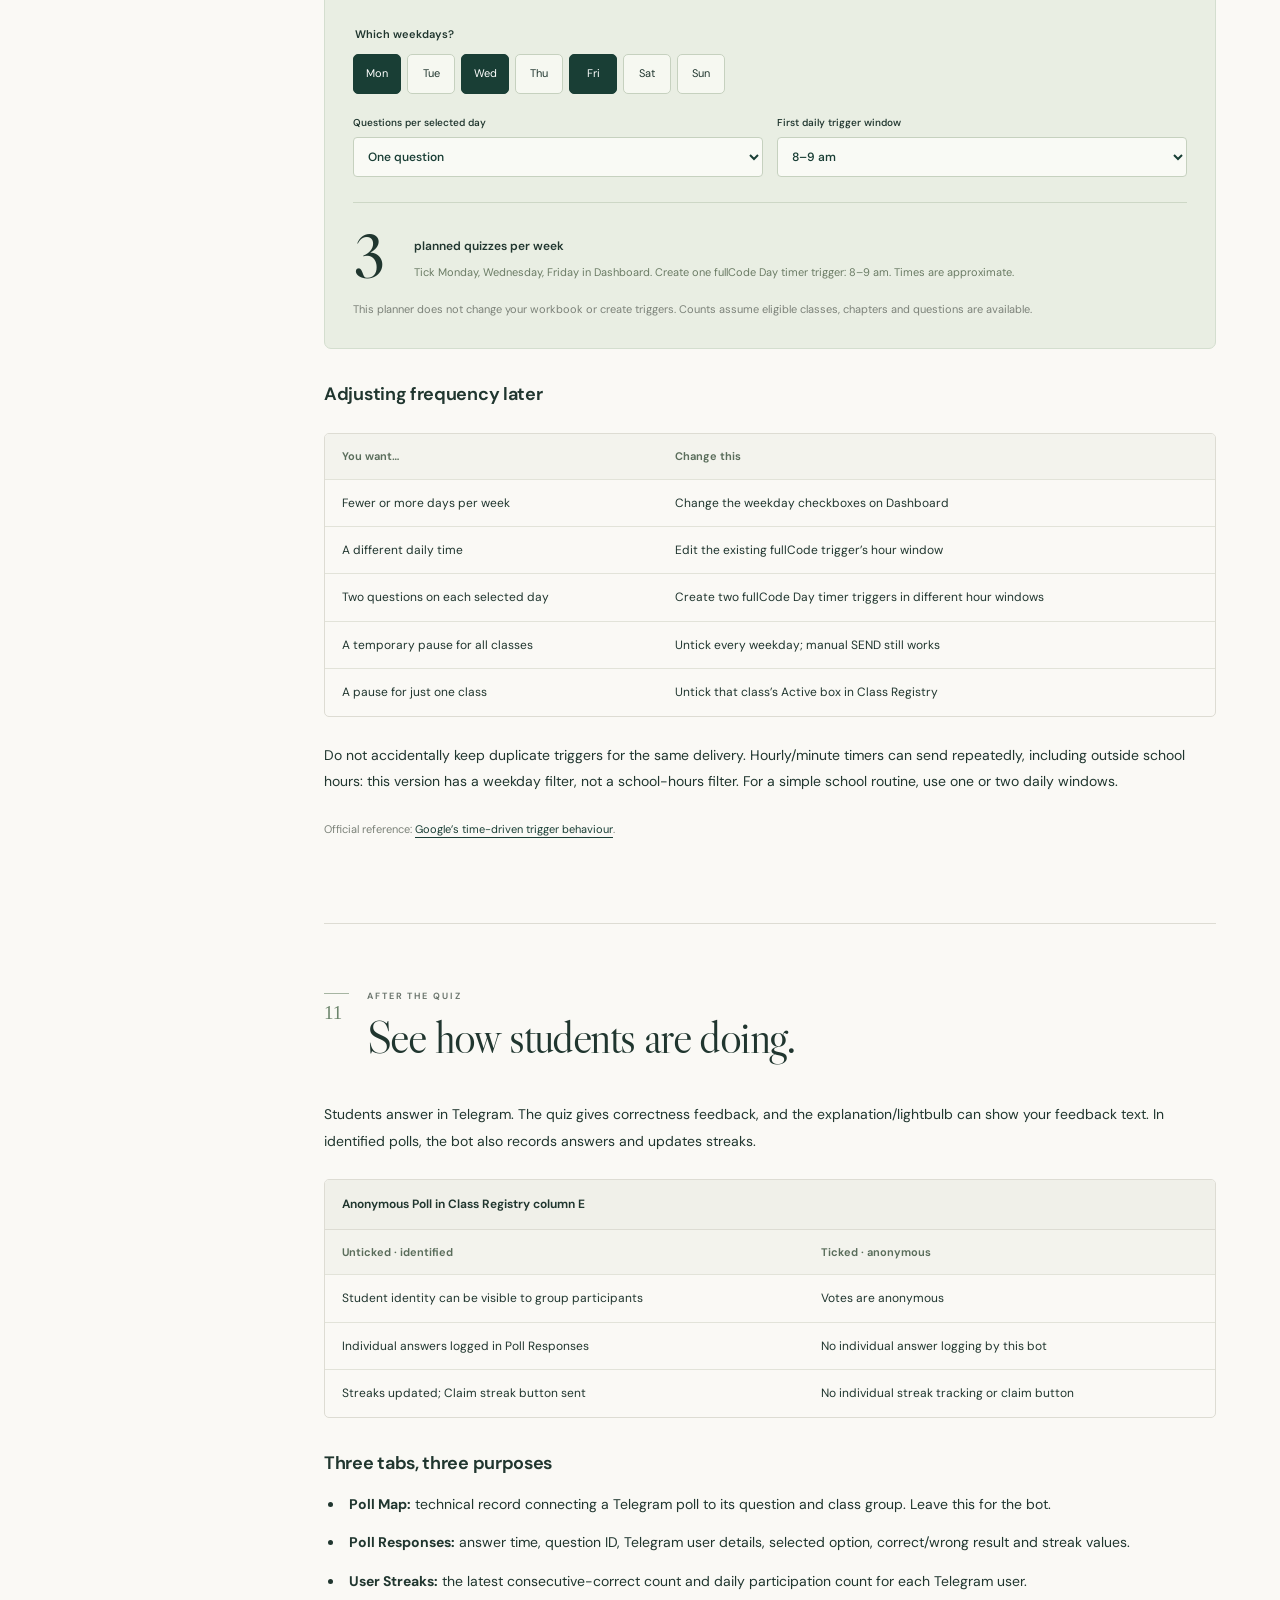
==== commit 14a07298: "Clarify authorisation and deployment steps" ====
--- a/index.html
+++ b/index.html
@@ -115,11 +115,13 @@
     <div class="section-heading"><span class="section-number">04</span><div><p class="eyebrow">ONE-TIME SETUP · GOOGLE SHEETS</p><h2>Connect the two services.</h2></div></div>
     <p>Complete A, then B, then C. You need your own workbook with the bot token already in <strong>Dashboard E1</strong>. A <strong>webhook</strong> lets Telegram send group-connection messages, answers and button taps to your script.</p>
     <div class="setup-stage"><div><h3>A. Authorise your copy</h3>
-    <ol class="steps"><li>In your copied workbook, choose <strong>Extensions → Apps Script</strong>.</li><li>Select <strong>onboarding.gs</strong> in the Files list.</li><li>In the function dropdown above the code, choose <strong>setupClassOnboarding</strong>, then click <strong>Run</strong>. You can do this before entering any classes.</li><li>If Google requests authorisation, select the account managing this workbook, review the requested access, and authorise it only if you trust your template copy. These permissions let the script work with the sheet, images and Telegram.</li><li>Wait for <strong>Execution completed</strong>. The bot’s username should appear in <strong>Class Registry!S2</strong>.</li></ol>
+    <ol class="steps"><li>In your copied workbook, choose <strong>Extensions → Apps Script</strong>. Keep the workbook open in its other tab.</li><li>Select <strong>onboarding.gs</strong> in the Files list.</li><li>In the function dropdown above the code, choose <strong>setupClassOnboarding</strong>, then click <strong>Run</strong>. You can do this before entering any classes.</li><li>If an <strong>Authorization required</strong> box appears, click <strong>Review permissions</strong>. Select the Google account managing your copied workbook.</li><li>Read the requested permissions, then use Google’s <strong>Allow</strong> or <strong>Continue</strong> button if you trust your copy. The script needs access to the sheet, Drive images and external services including Telegram.</li><li>Return to the Apps Script editor. If the first run did not continue after authorisation, select <strong>setupClassOnboarding</strong> and click <strong>Run</strong> again.</li><li>Check the execution log for <strong>Execution completed</strong>. Return to the workbook: the bot’s username should appear in <strong>Class Registry!S2</strong>. Resolve any error before continuing to B.</li></ol>
     </div><aside class="purpose-card"><p class="eyebrow">WHY THIS STEP?</p><h4>A · Give permission</h4><p>Allow your copied script to use the Google services it needs and contact Telegram. This setup also identifies your bot and prepares the class registry.</p><strong>Result: authorised copy + bot username in S2.</strong></aside></div>
     <div class="callout warning"><strong>If your school blocks authorisation or external web apps</strong><p>Ask your Google Workspace administrator to review the setup. Do not bypass a school restriction or use another account without approval.</p></div>
     <div class="setup-stage"><div><h3>B. Create the web-app address</h3>
-    <ol class="steps"><li>In Apps Script, click <strong>Deploy → New deployment</strong>.</li><li>Choose the deployment type <strong>Web app</strong> (use the type/settings icon if needed).</li><li>Enter a description, such as <strong>Initial quiz bot setup</strong>.</li><li>Set <strong>Execute as → Me</strong>, and <strong>Who has access → Anyone</strong>. Telegram must be able to reach the webhook without signing into Google.</li><li>Click <strong>Deploy</strong> and complete any account authorisation required.</li><li>Copy the <strong>Web app URL</strong> ending in <code>/exec</code>. Paste it into <strong>Dashboard!E3</strong> in your workbook. Do not use a <code>/dev</code> address.</li></ol>
+    <ol class="steps"><li>In the Apps Script editor, click the <strong>Deploy</strong> button at the top right, then choose <strong>New deployment</strong>.</li><li>Choose <strong>Web app</strong>. If no type is selected, click the gear/type icon beside <strong>Select type</strong>, then select <strong>Web app</strong>. If Web app is already selected, leave it selected.</li><li>Enter a description, such as <strong>Initial quiz bot setup</strong>.</li><li>Set <strong>Execute as → Me</strong> (your managing Google account), and <strong>Who has access → Anyone</strong>. Telegram must reach the webhook without signing into Google. This also makes the template’s Send Poll page reachable by anyone who has the address; keep it within the coordinator team.</li><li>Click the <strong>Deploy</strong> button inside the dialog. If Google requests authorisation again, review and complete it as in A. Wait for the successful deployment confirmation.</li><li>Under <strong>Web app → URL</strong>, click its <strong>Copy</strong> button. Copy the full address ending in <code>/exec</code>—<strong>not the Deployment ID or Library URL</strong>, and not a <code>/dev</code> address.</li><li>Switch to your workbook, open <strong>Dashboard</strong>, paste that address into <strong>E3</strong>, then press <strong>Enter</strong>. Close the deployment confirmation with <strong>Done</strong> if it is still open.</li></ol>
+    <details><summary>I closed the deployment confirmation before copying the URL</summary><p>In Apps Script, choose <strong>Deploy → Manage deployments</strong>. Select your deployment under <strong>Active</strong>, then use <strong>Web app → URL → Copy</strong>. Paste the address into Dashboard E3 and press Enter. You do not need another new deployment.</p></details>
+    <p class="plain-note"><strong>After deployment, continue to C below.</strong> Deploying creates the address; it does not yet tell Telegram to use it. Automatic quiz delivery is configured separately in Step 10.</p>
     </div><aside class="purpose-card"><p class="eyebrow">WHY THIS STEP?</p><h4>B · Create a receiving address</h4><p>Publish an address that Telegram can reach. It supports onboarding, identified answers and streak-button taps—not just streaks. It does not create a sending schedule.</p><strong>Result: your /exec URL in E3.</strong></aside></div>
     <div class="setup-stage"><div><h3>C. Register the connection</h3>
     <ol class="steps"><li>Return to <strong>onboarding.gs</strong>.</li><li>Select <strong>setupTelegramWebhookForOnboarding</strong> in the function dropdown, then click <strong>Run</strong>.</li><li>Wait for <strong>Execution completed</strong>. To check the connection, select <strong>webhook.gs → checkTelegramWebhook → Run</strong>. Its log should show your E3 address, no continuing errors, and normally no pending updates.</li></ol>
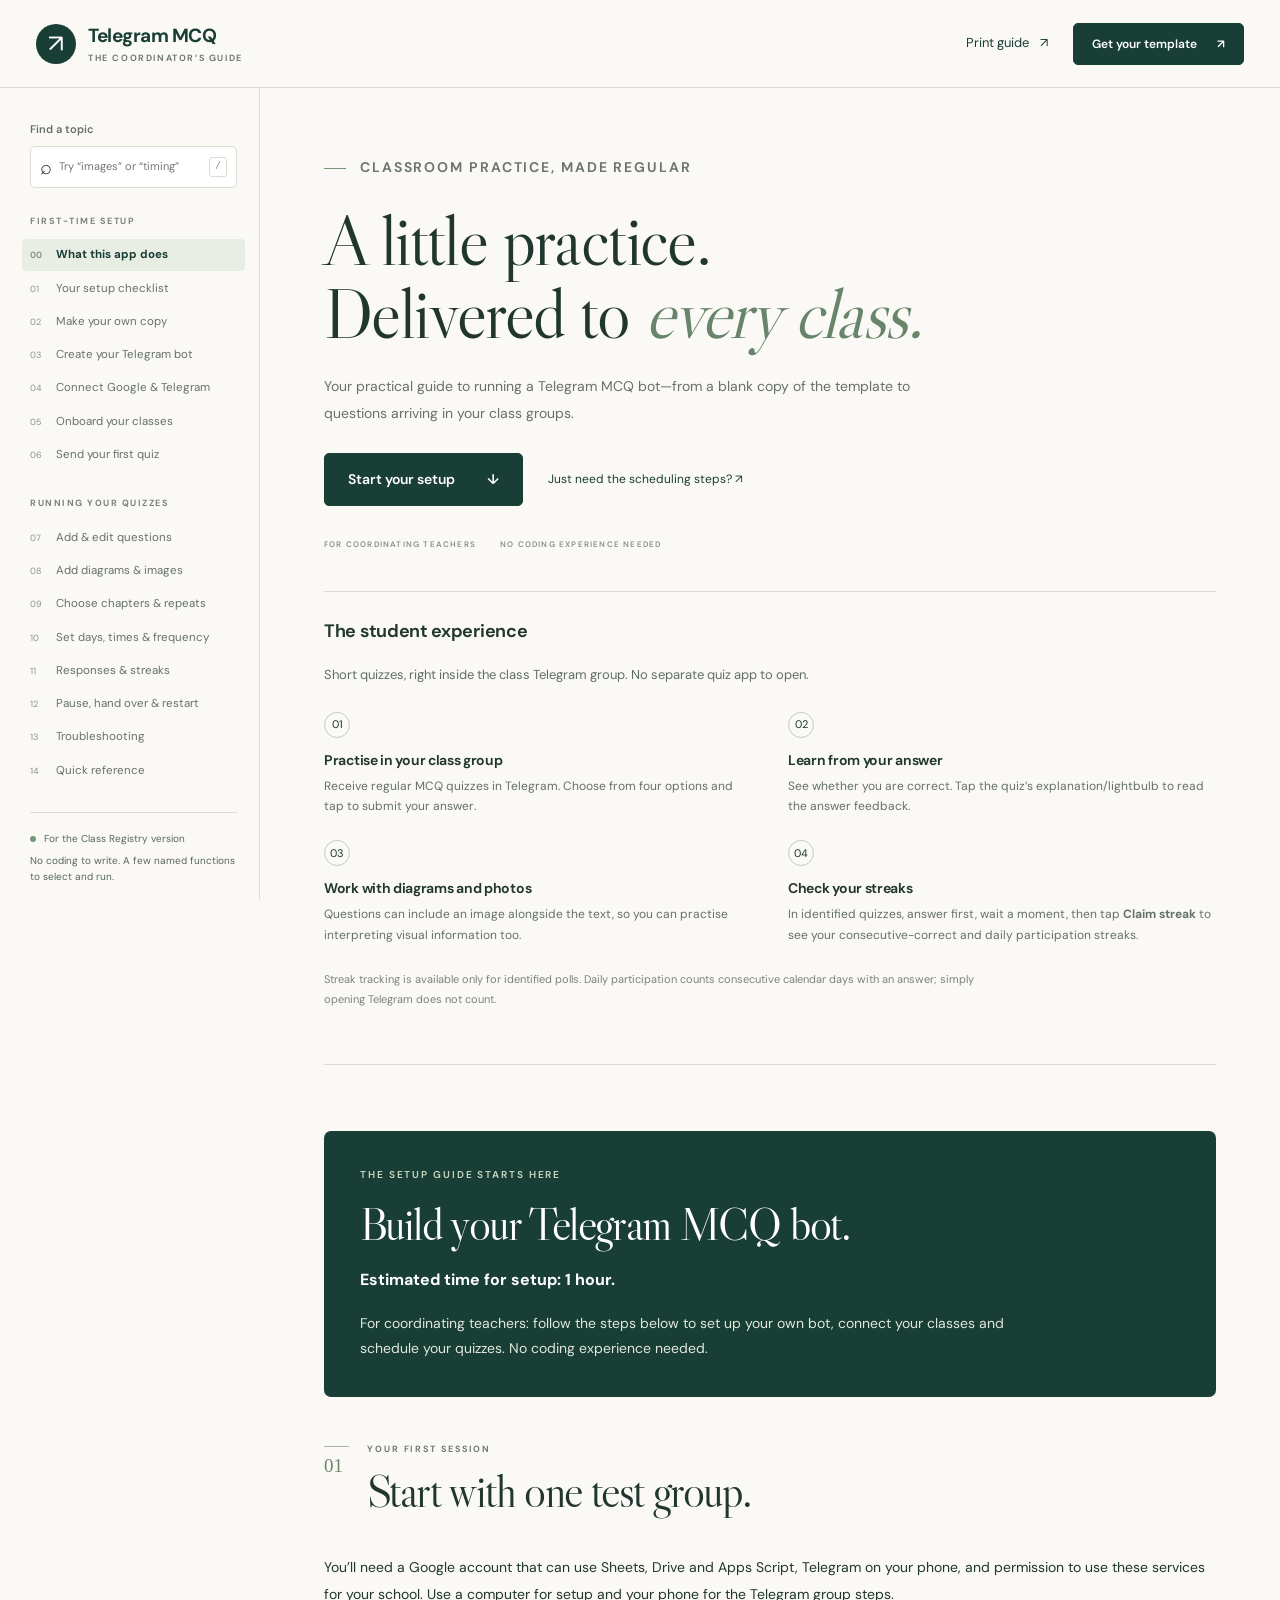
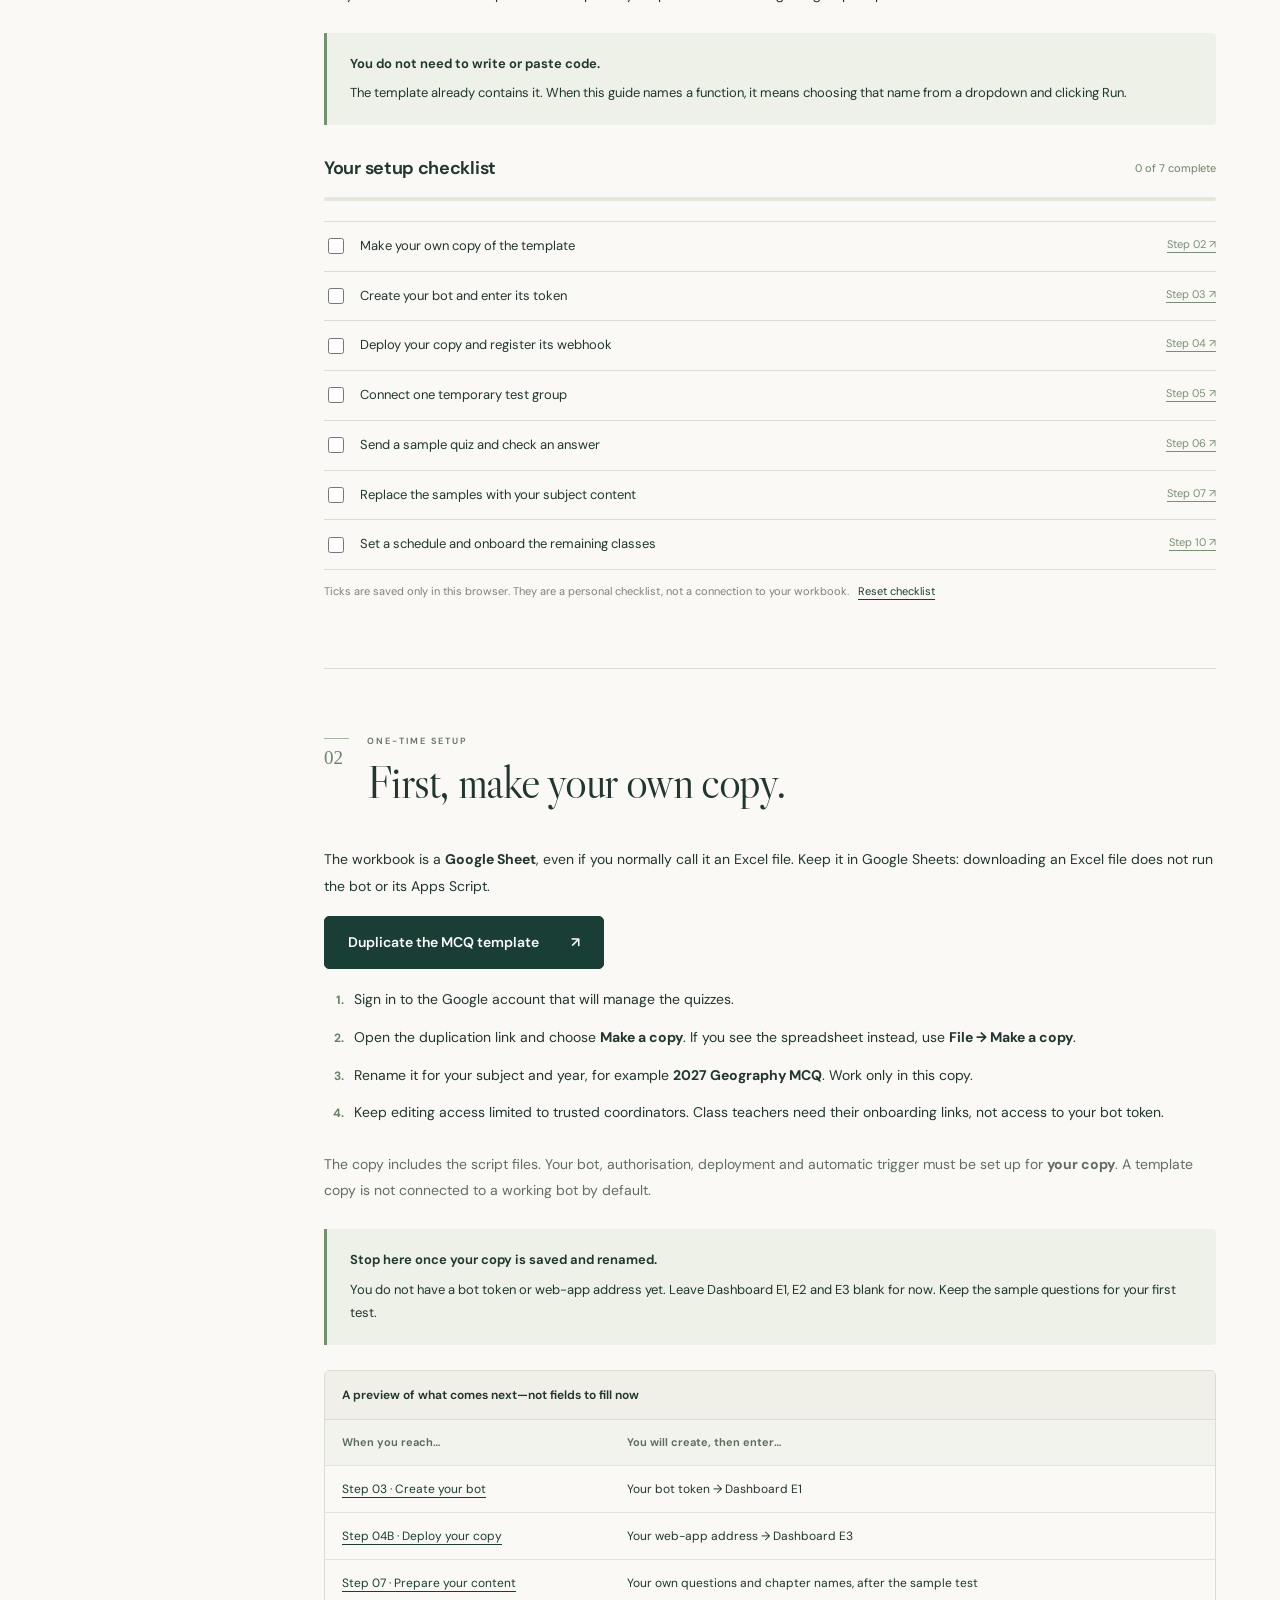
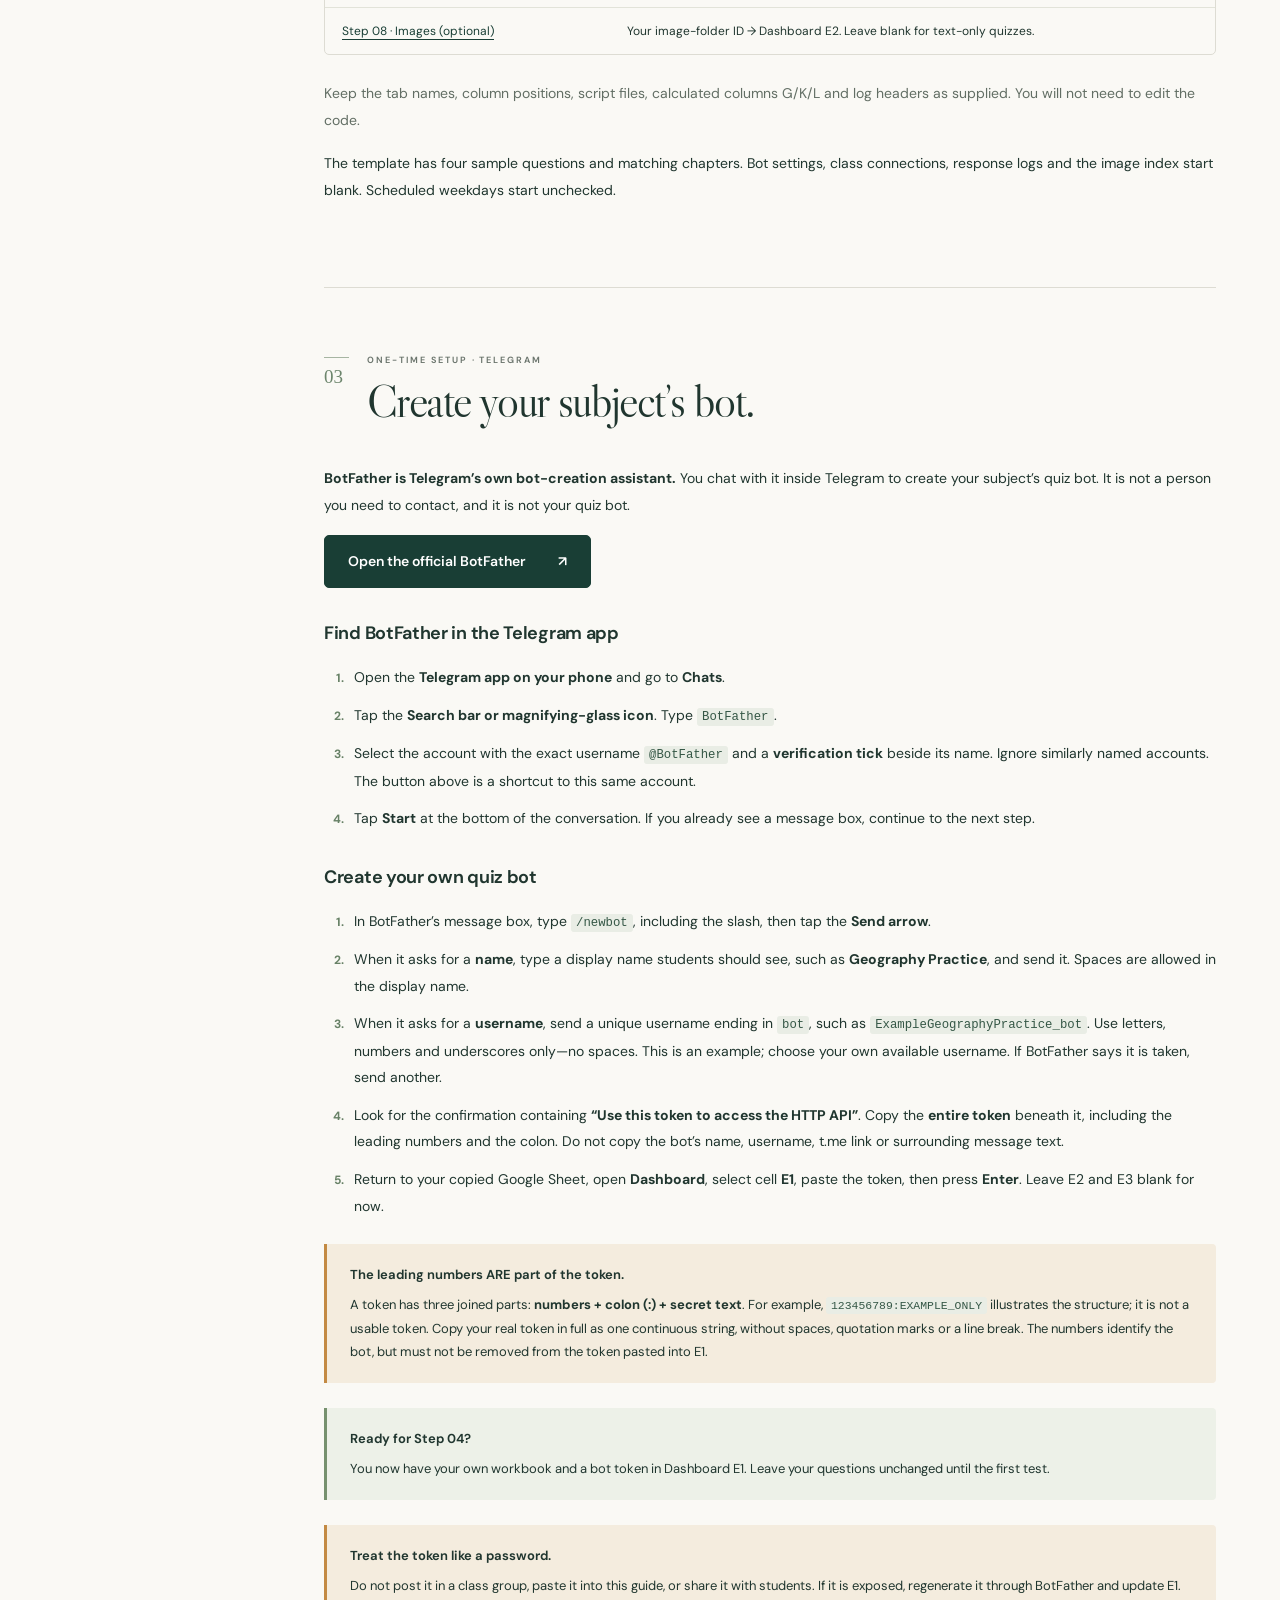
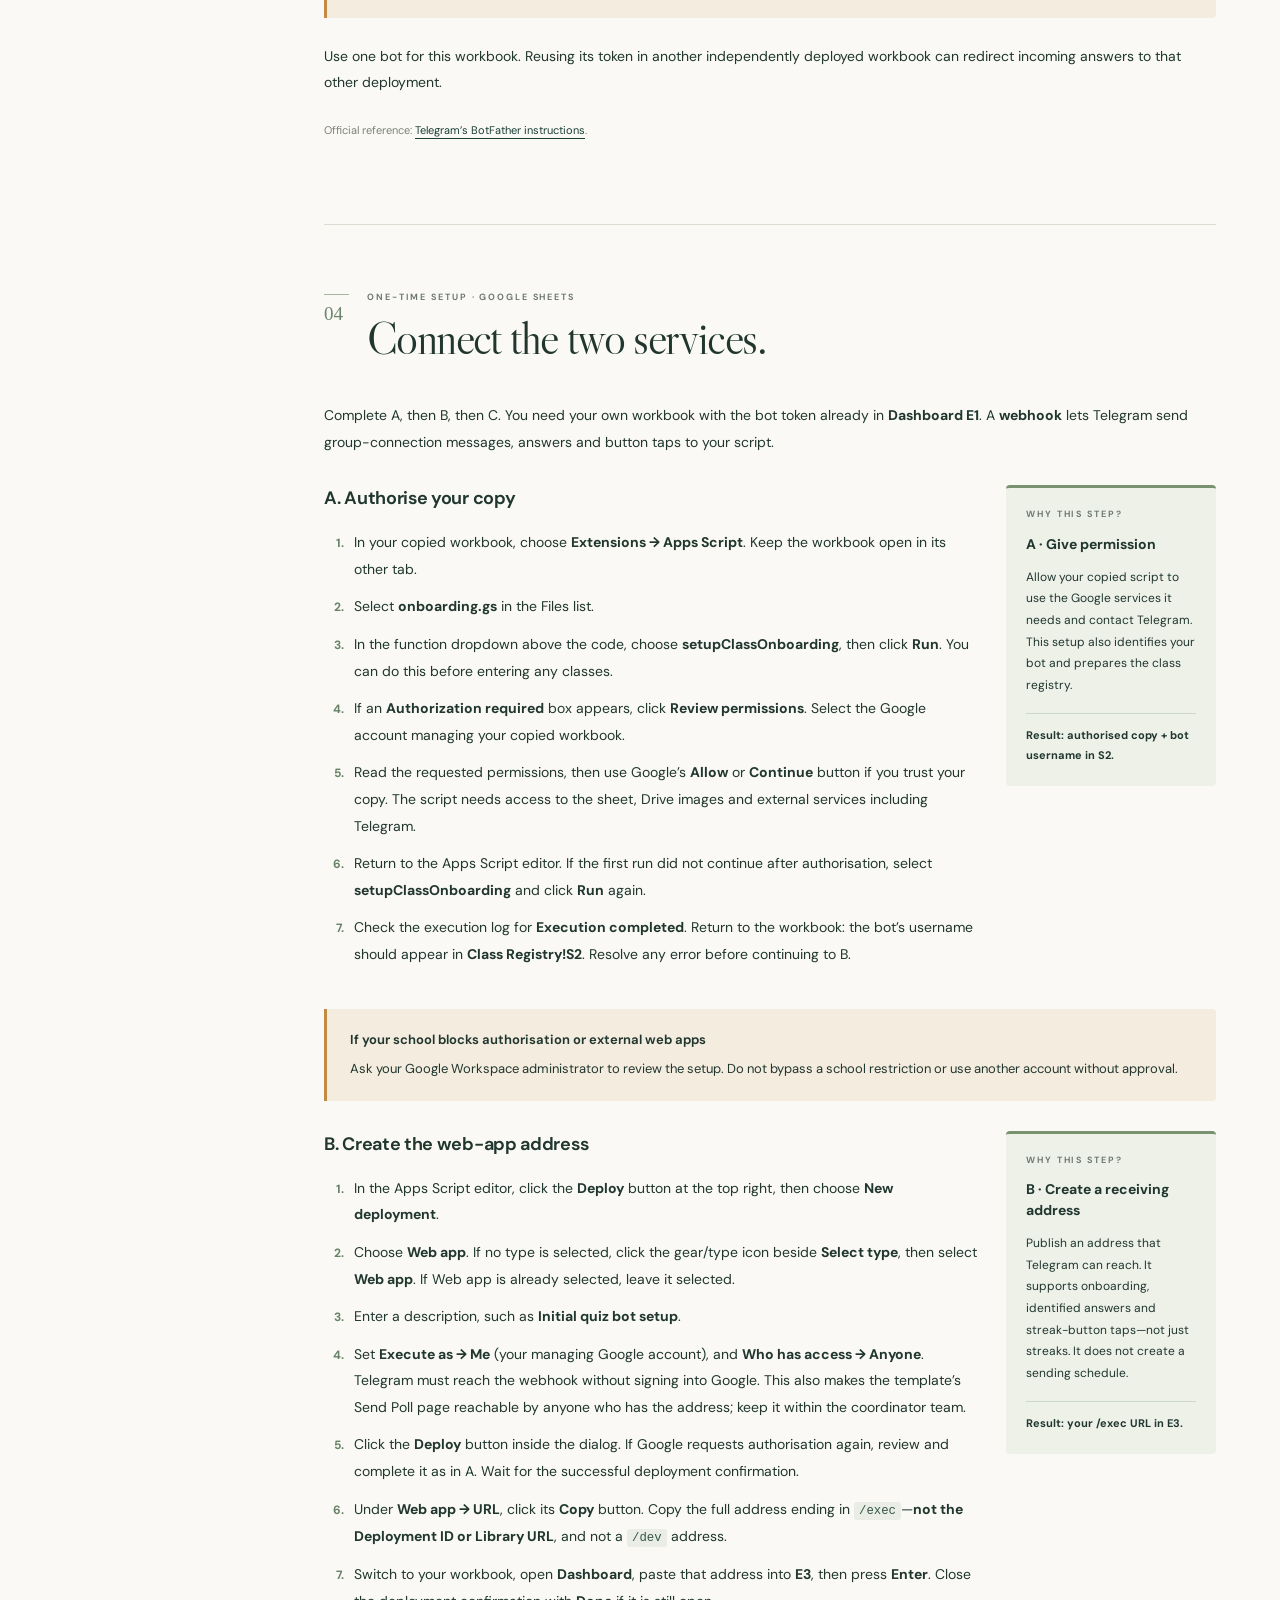
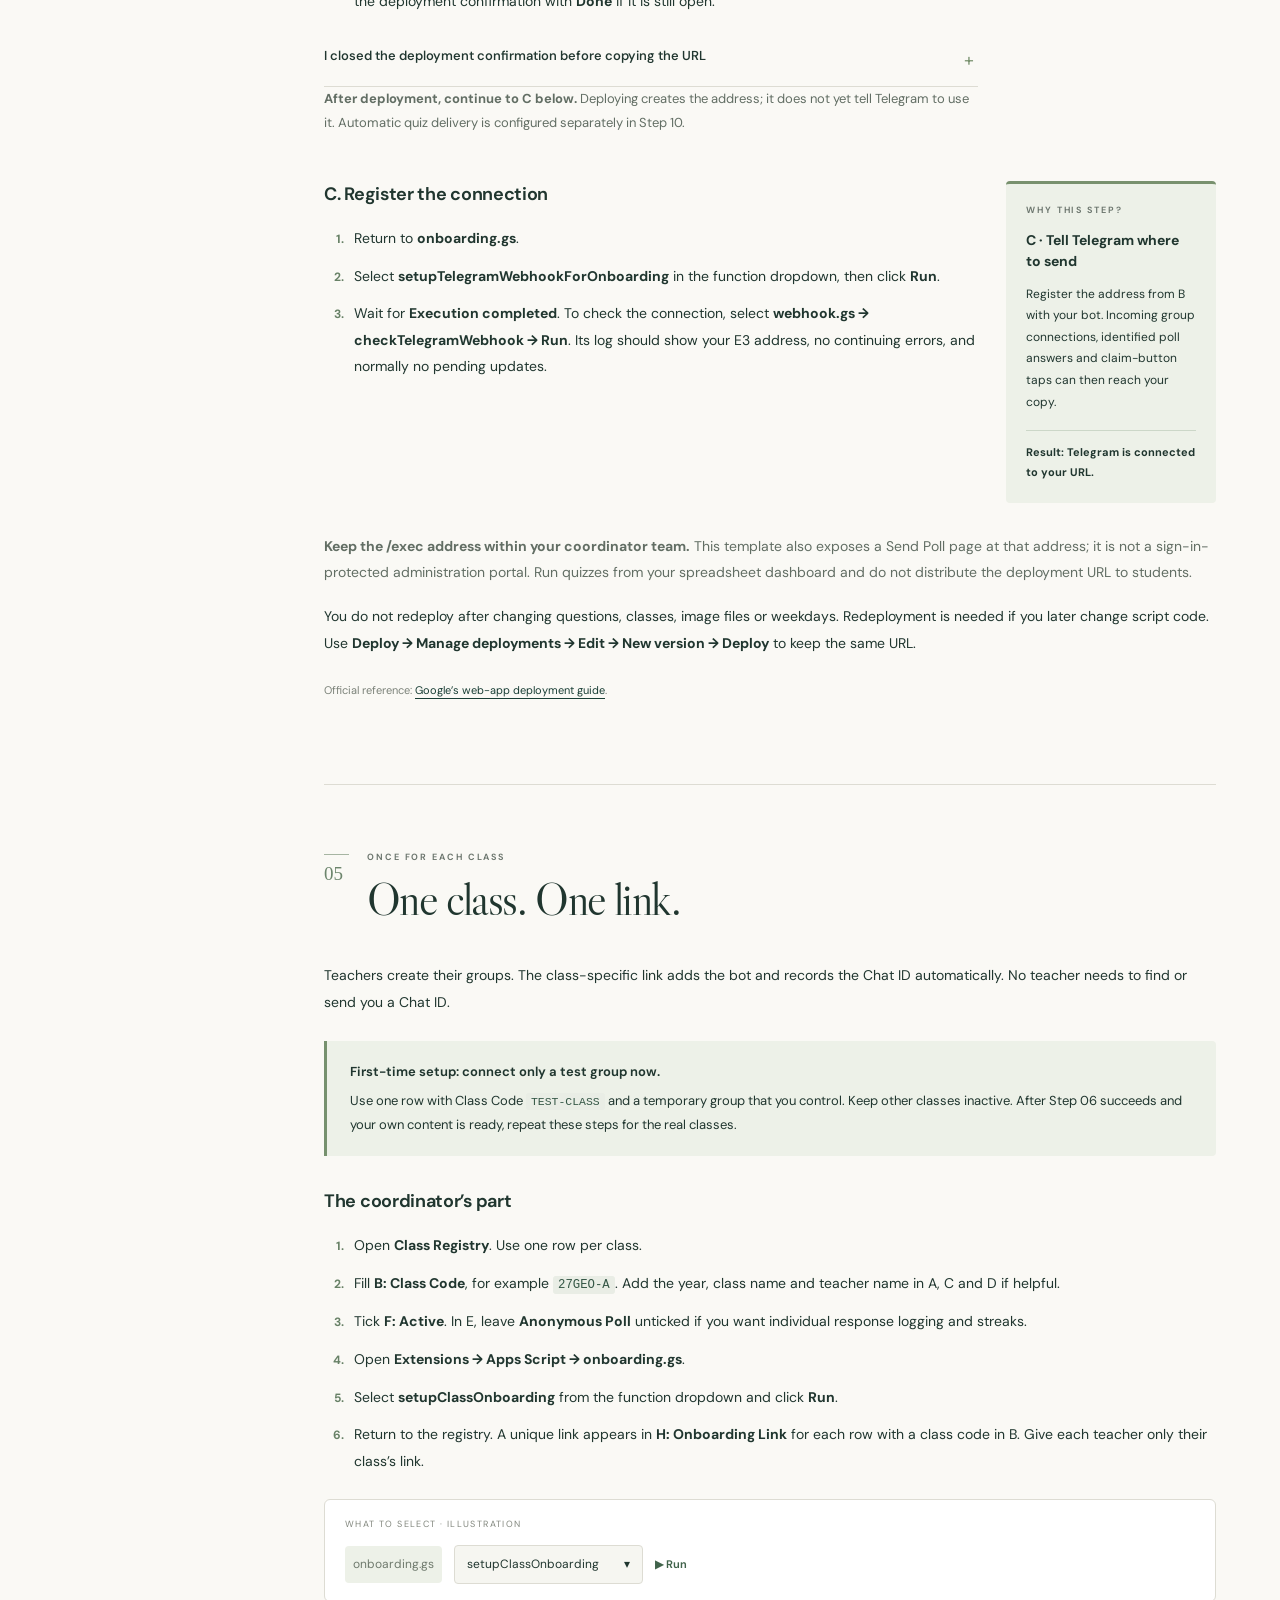
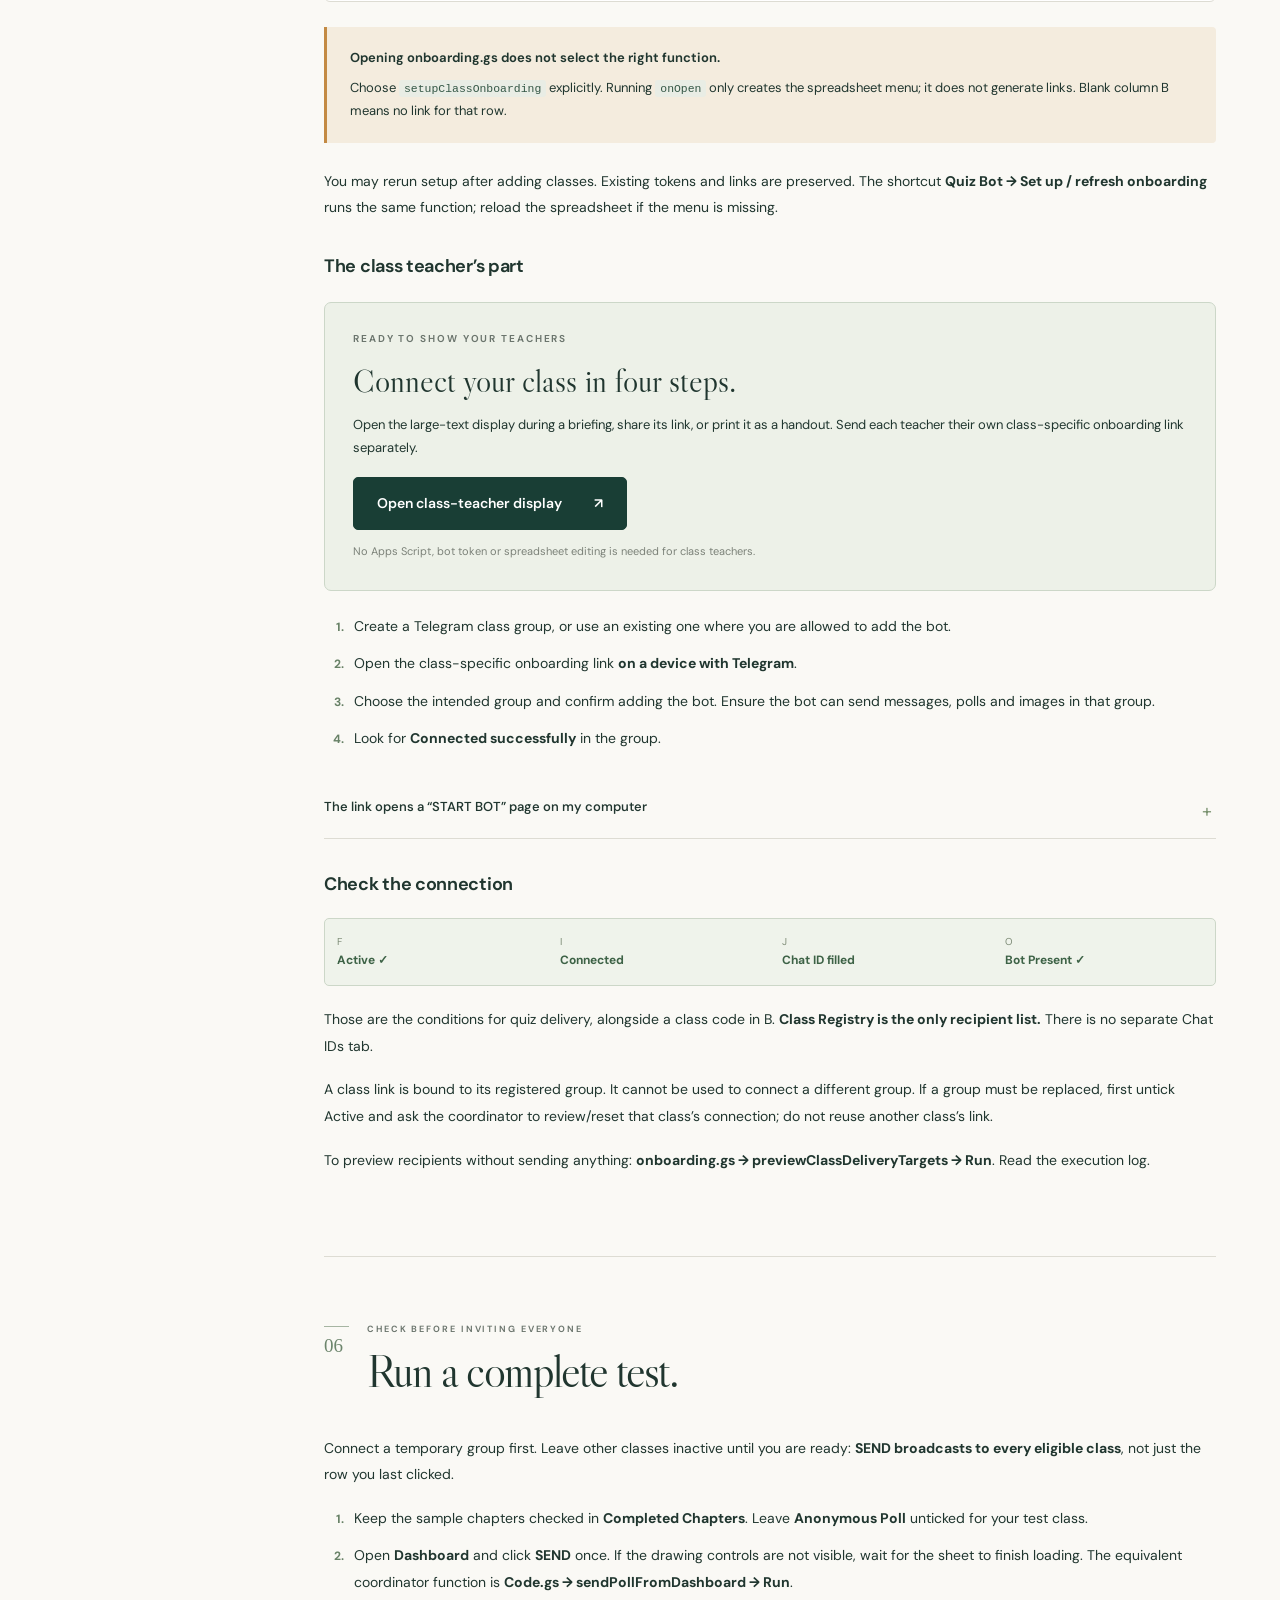
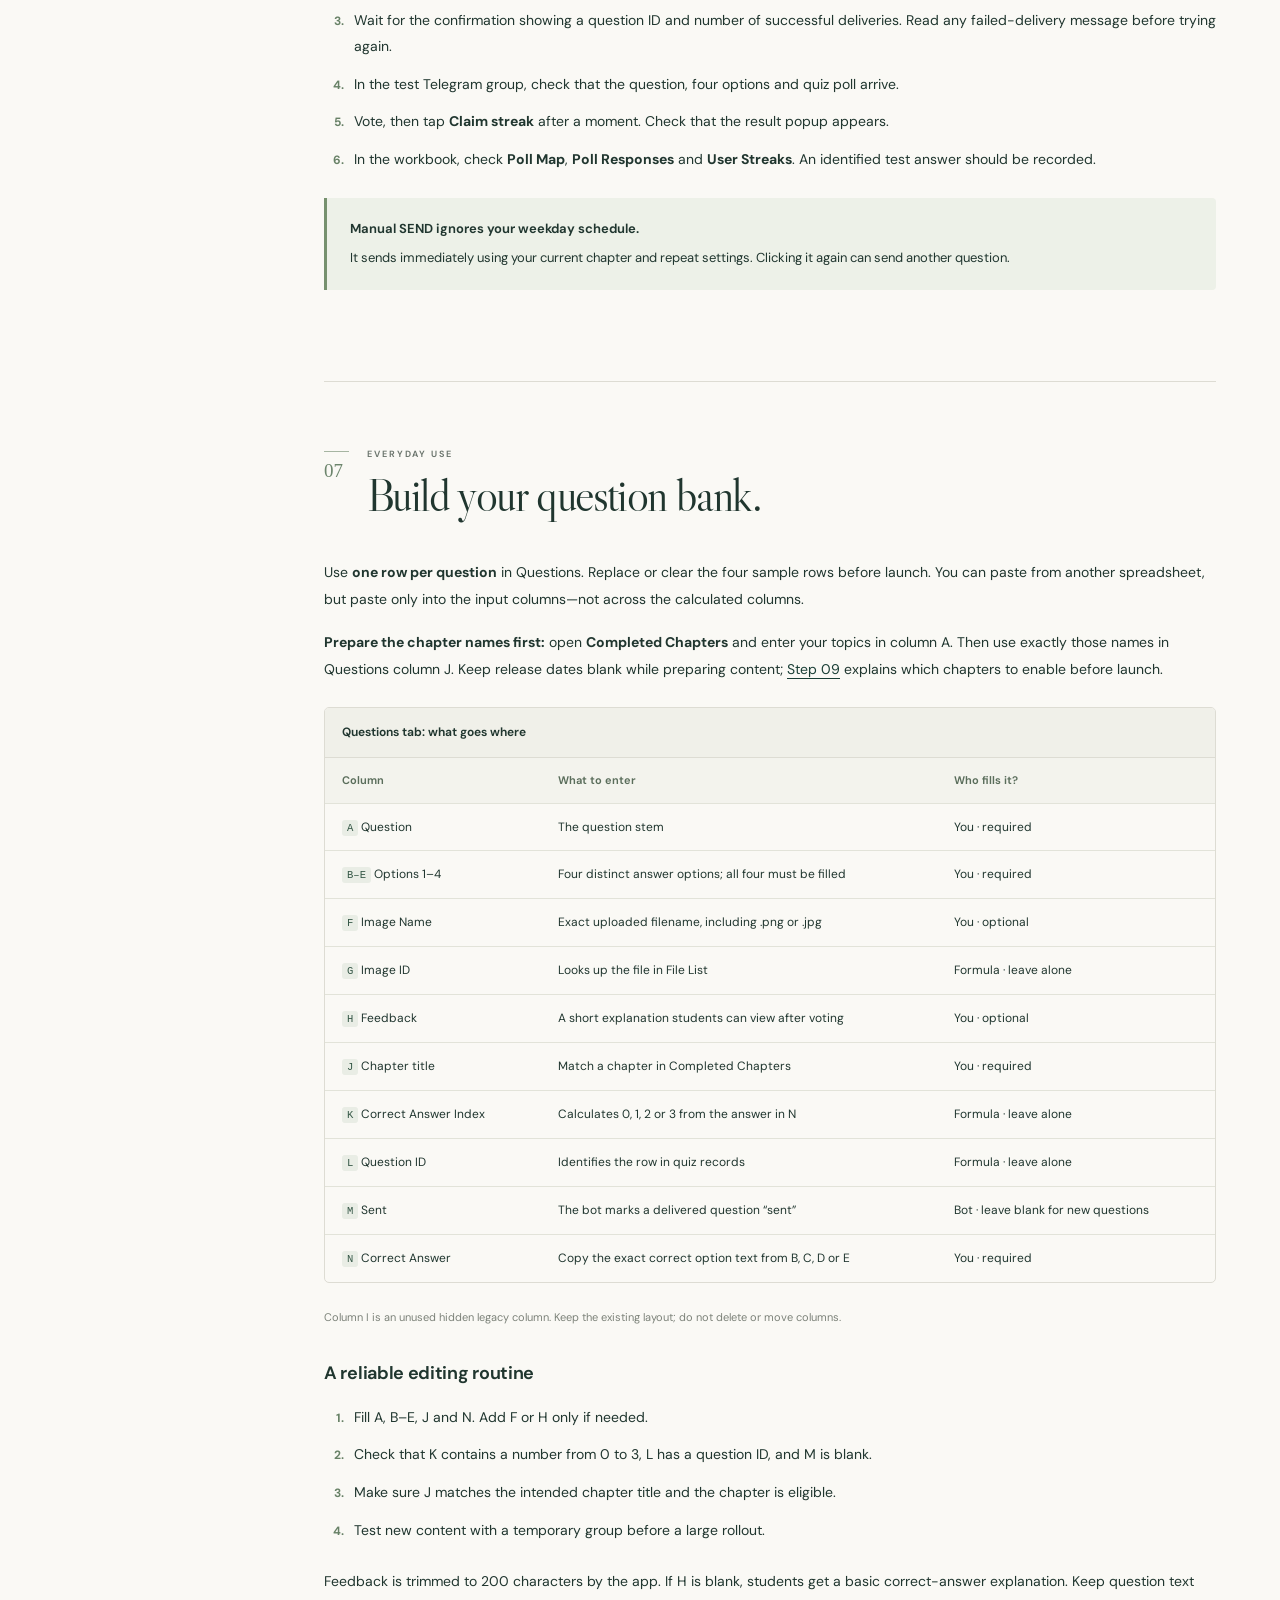
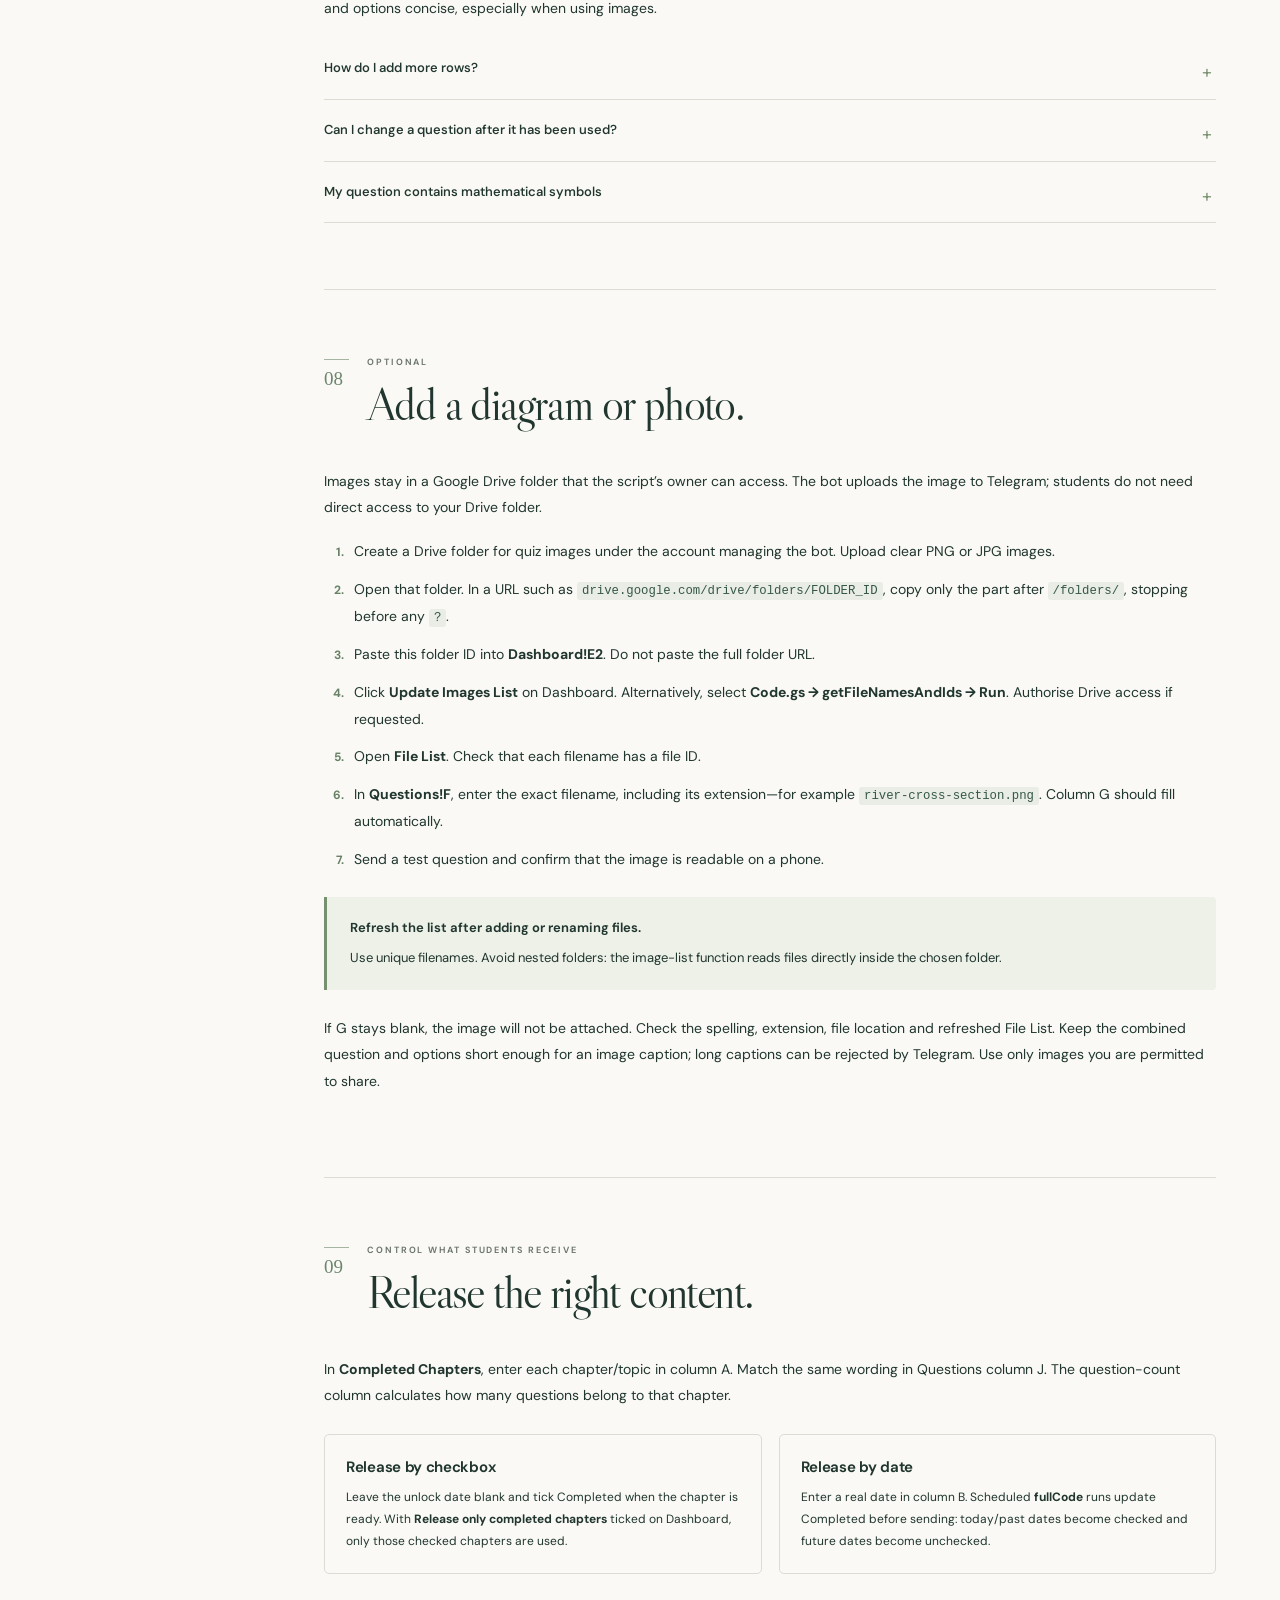
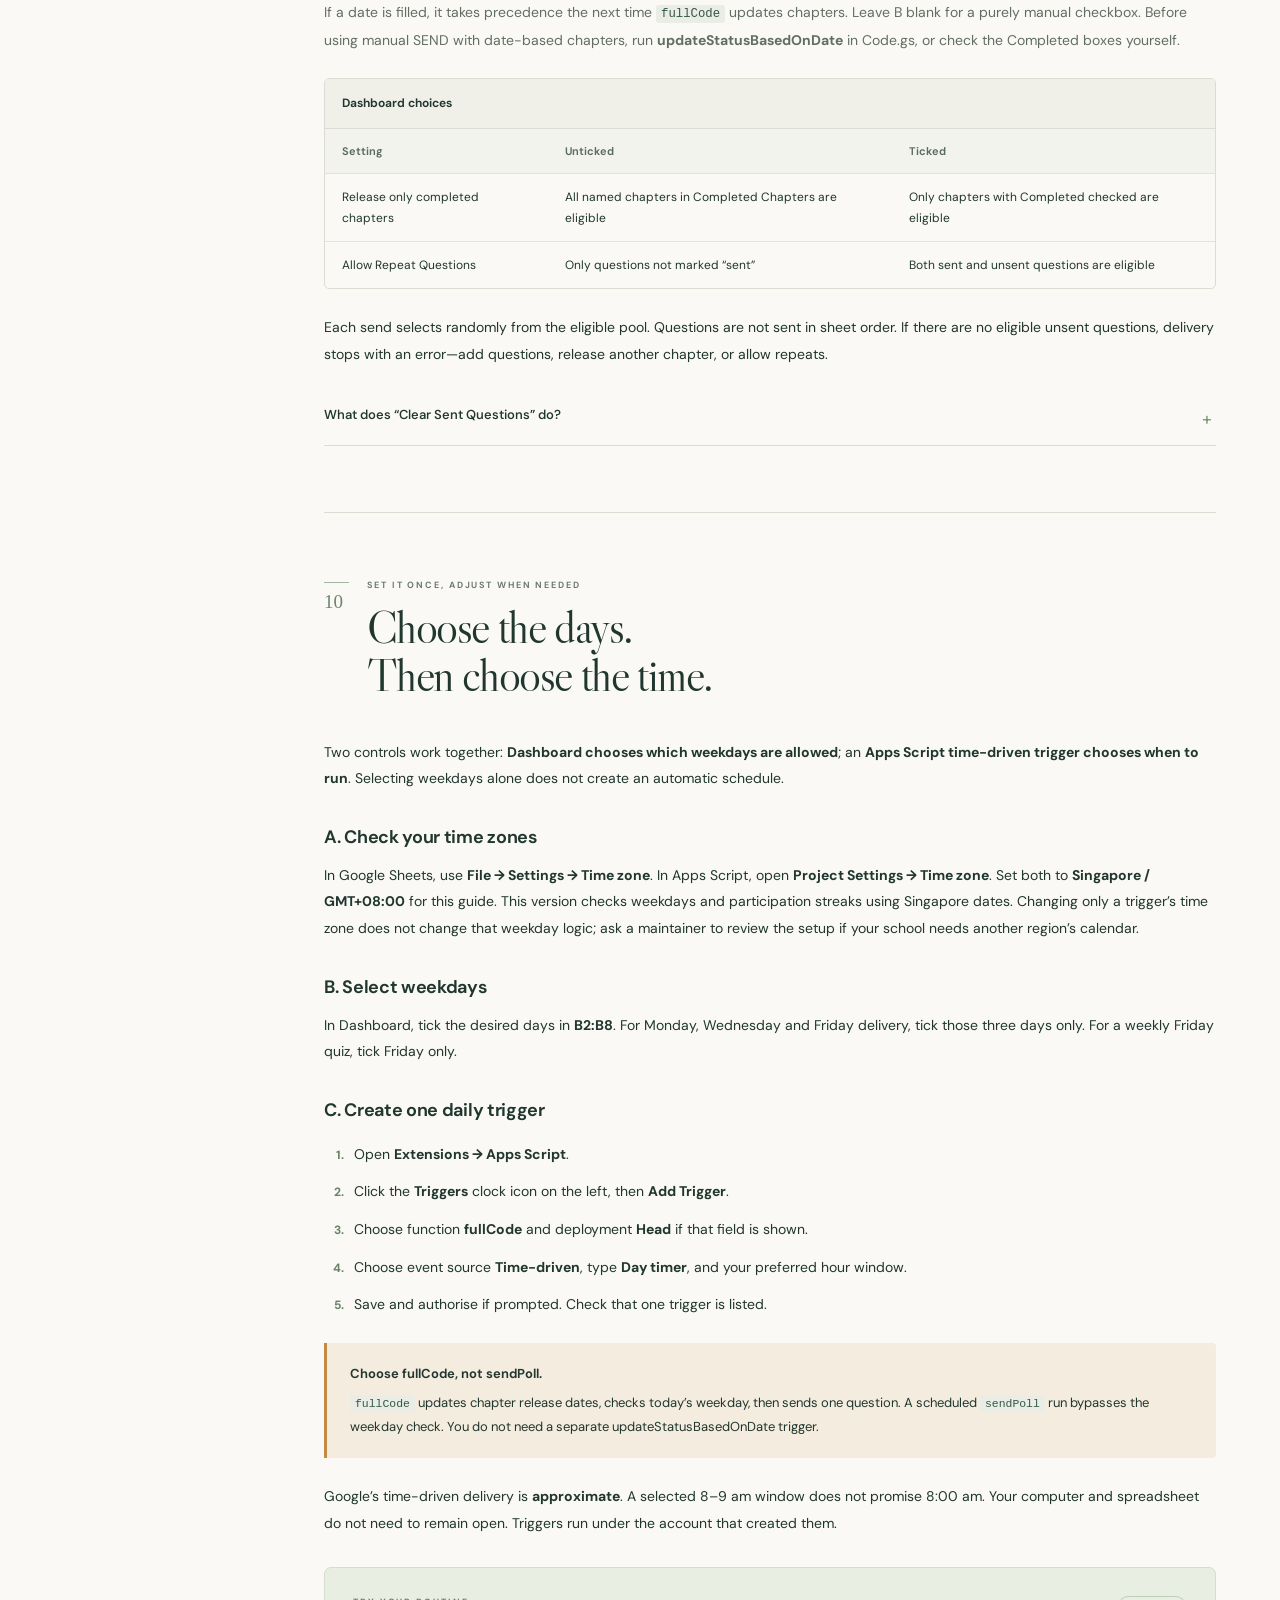
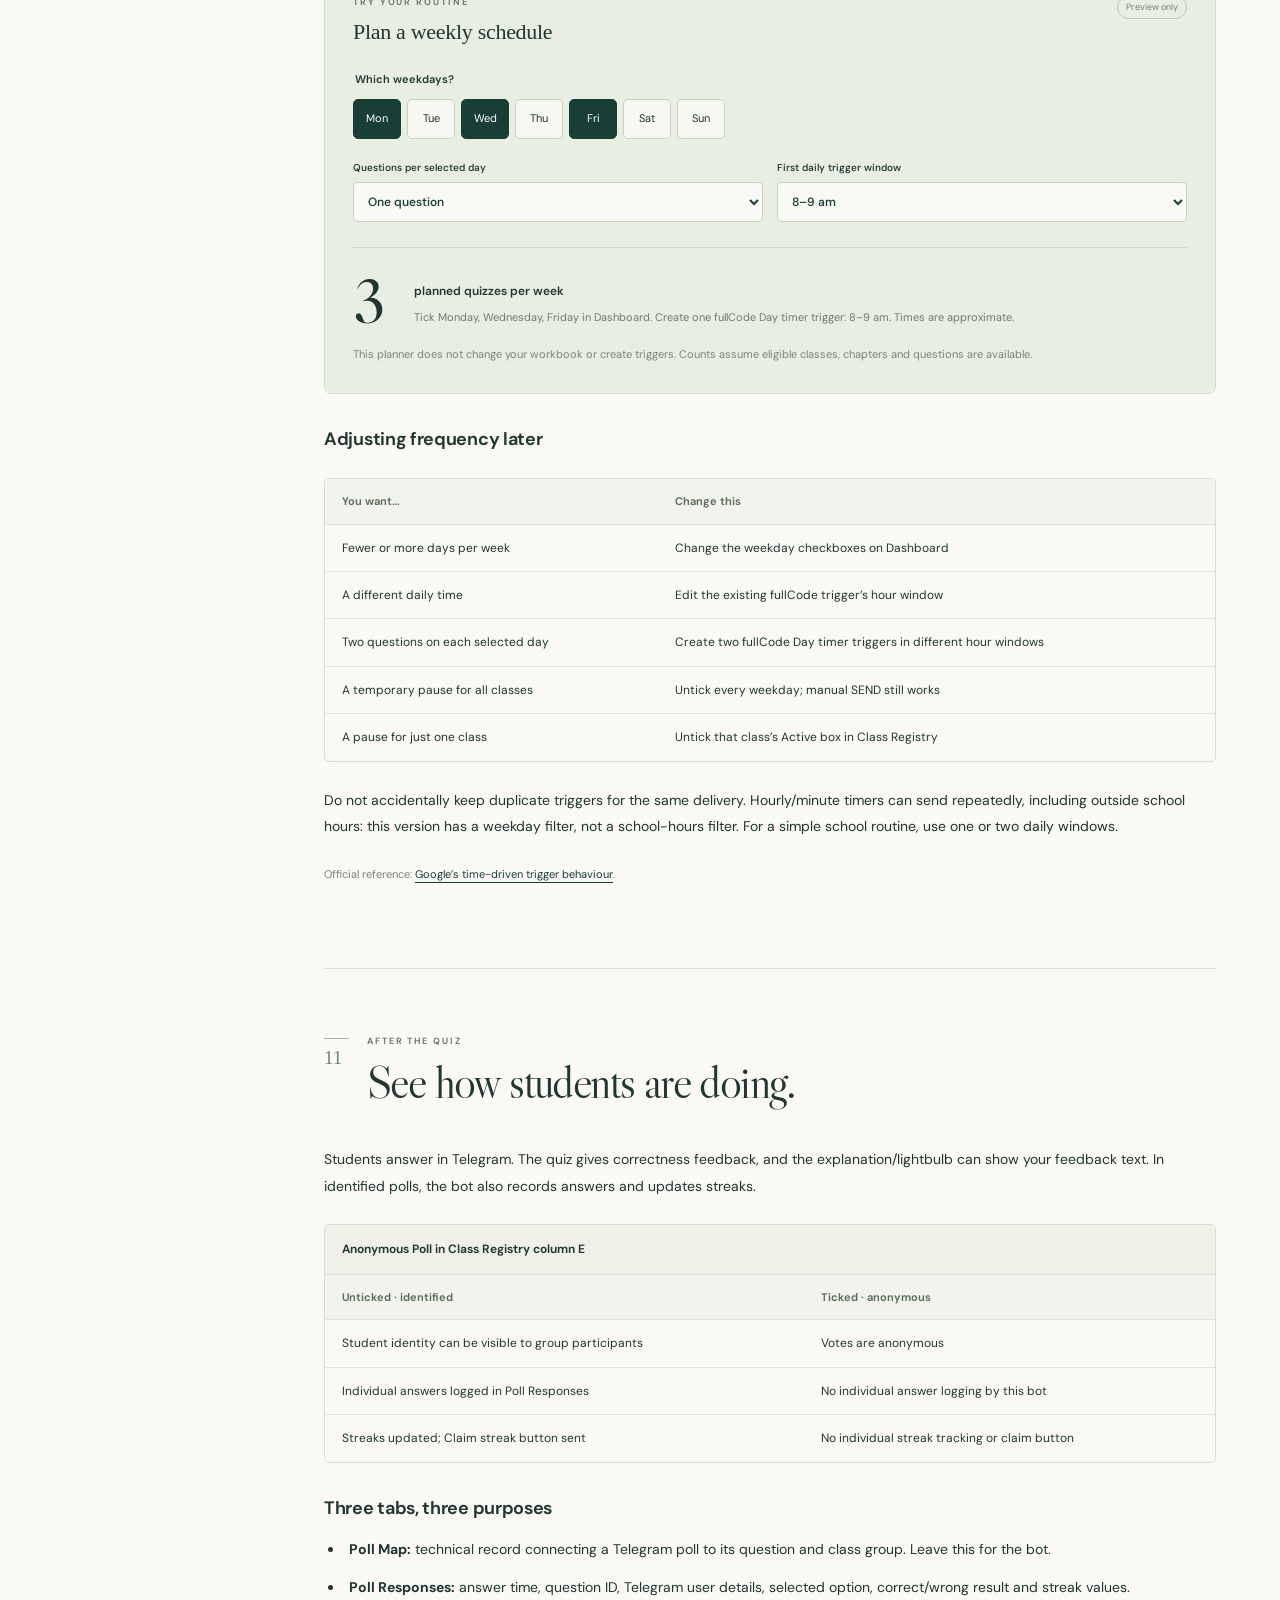
==== commit 99a77804: "Add one-hour setup estimate" ====
--- a/index.html
+++ b/index.html
@@ -65,6 +65,7 @@
     <header class="setup-guide-banner">
       <p class="eyebrow">THE SETUP GUIDE STARTS HERE</p>
       <h2>Build your Telegram MCQ bot.</h2>
+      <p><strong>Estimated time for setup: 1 hour.</strong></p>
       <p>For coordinating teachers: follow the steps below to set up your own bot, connect your classes and schedule your quizzes. No coding experience needed.</p>
     </header>
     <div class="section-heading"><span class="section-number">01</span><div><p class="eyebrow">YOUR FIRST SESSION</p><h2>Start with one test group.</h2></div></div>
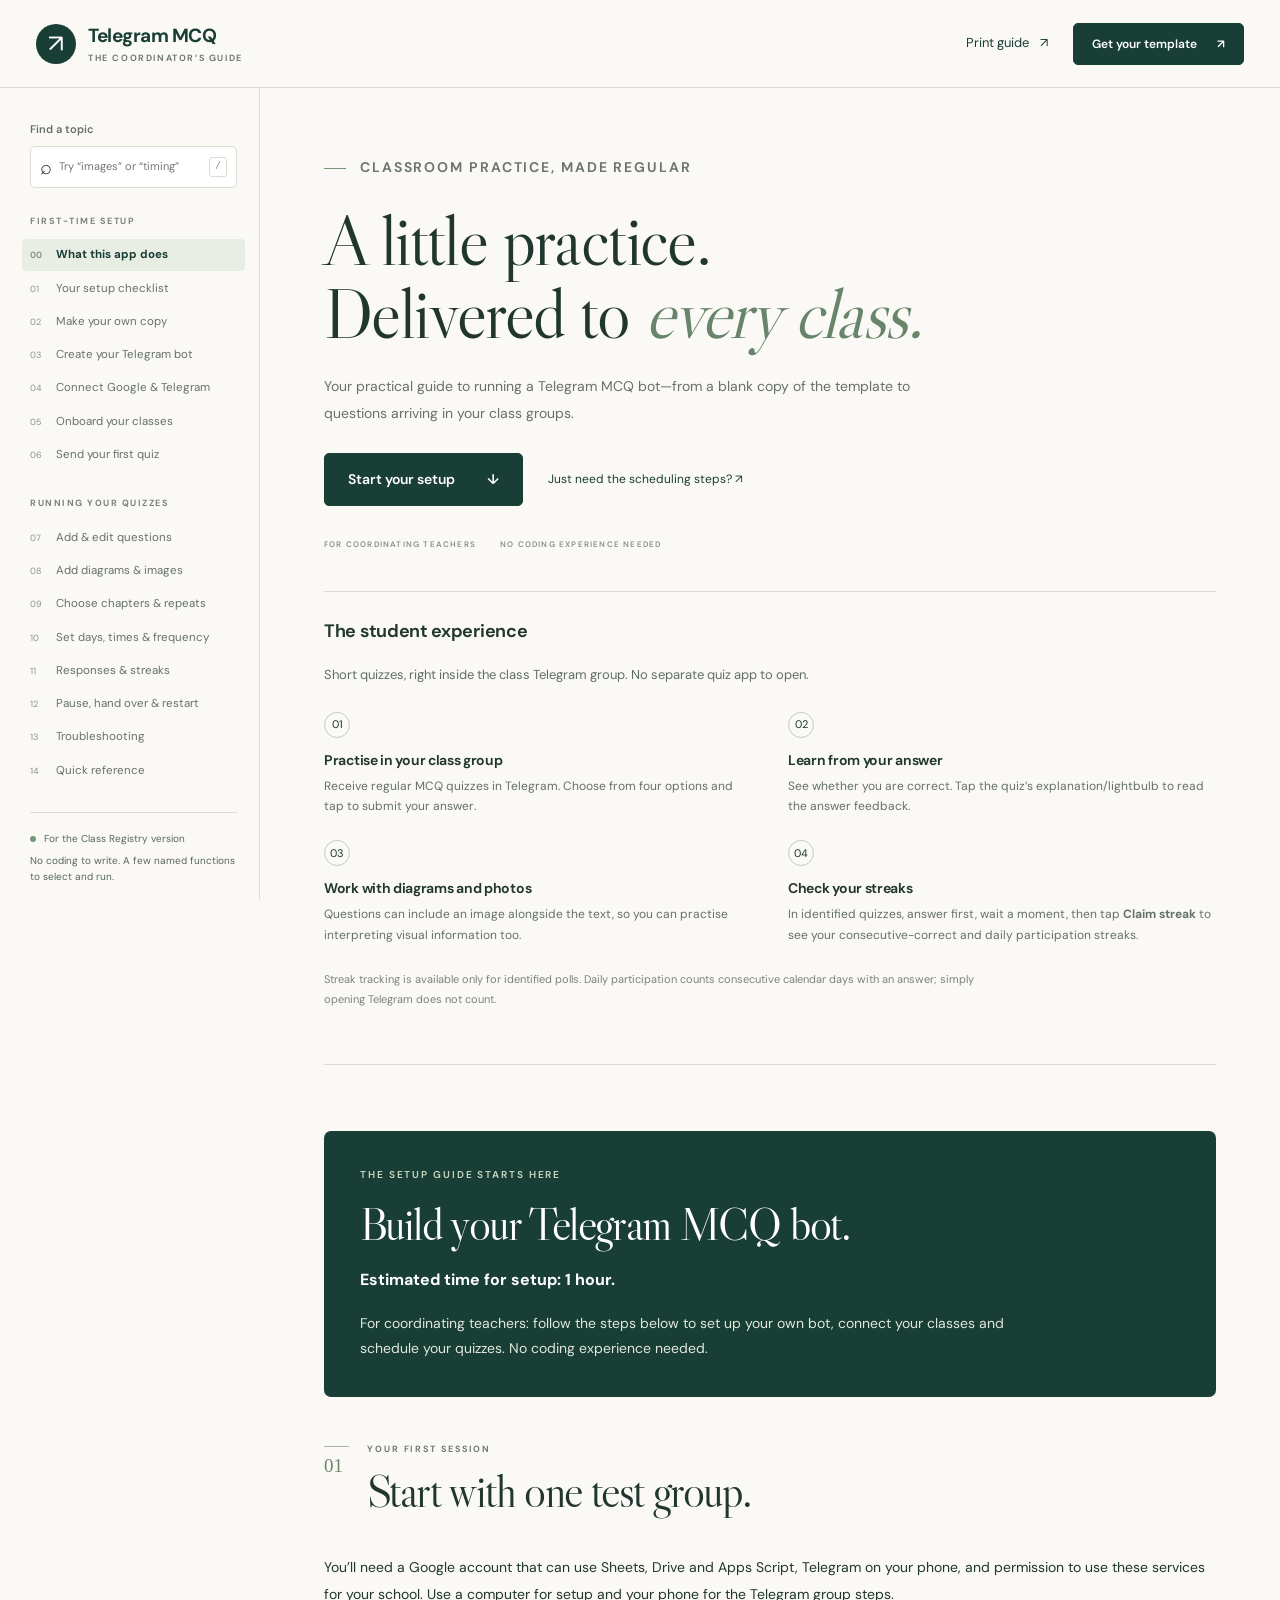
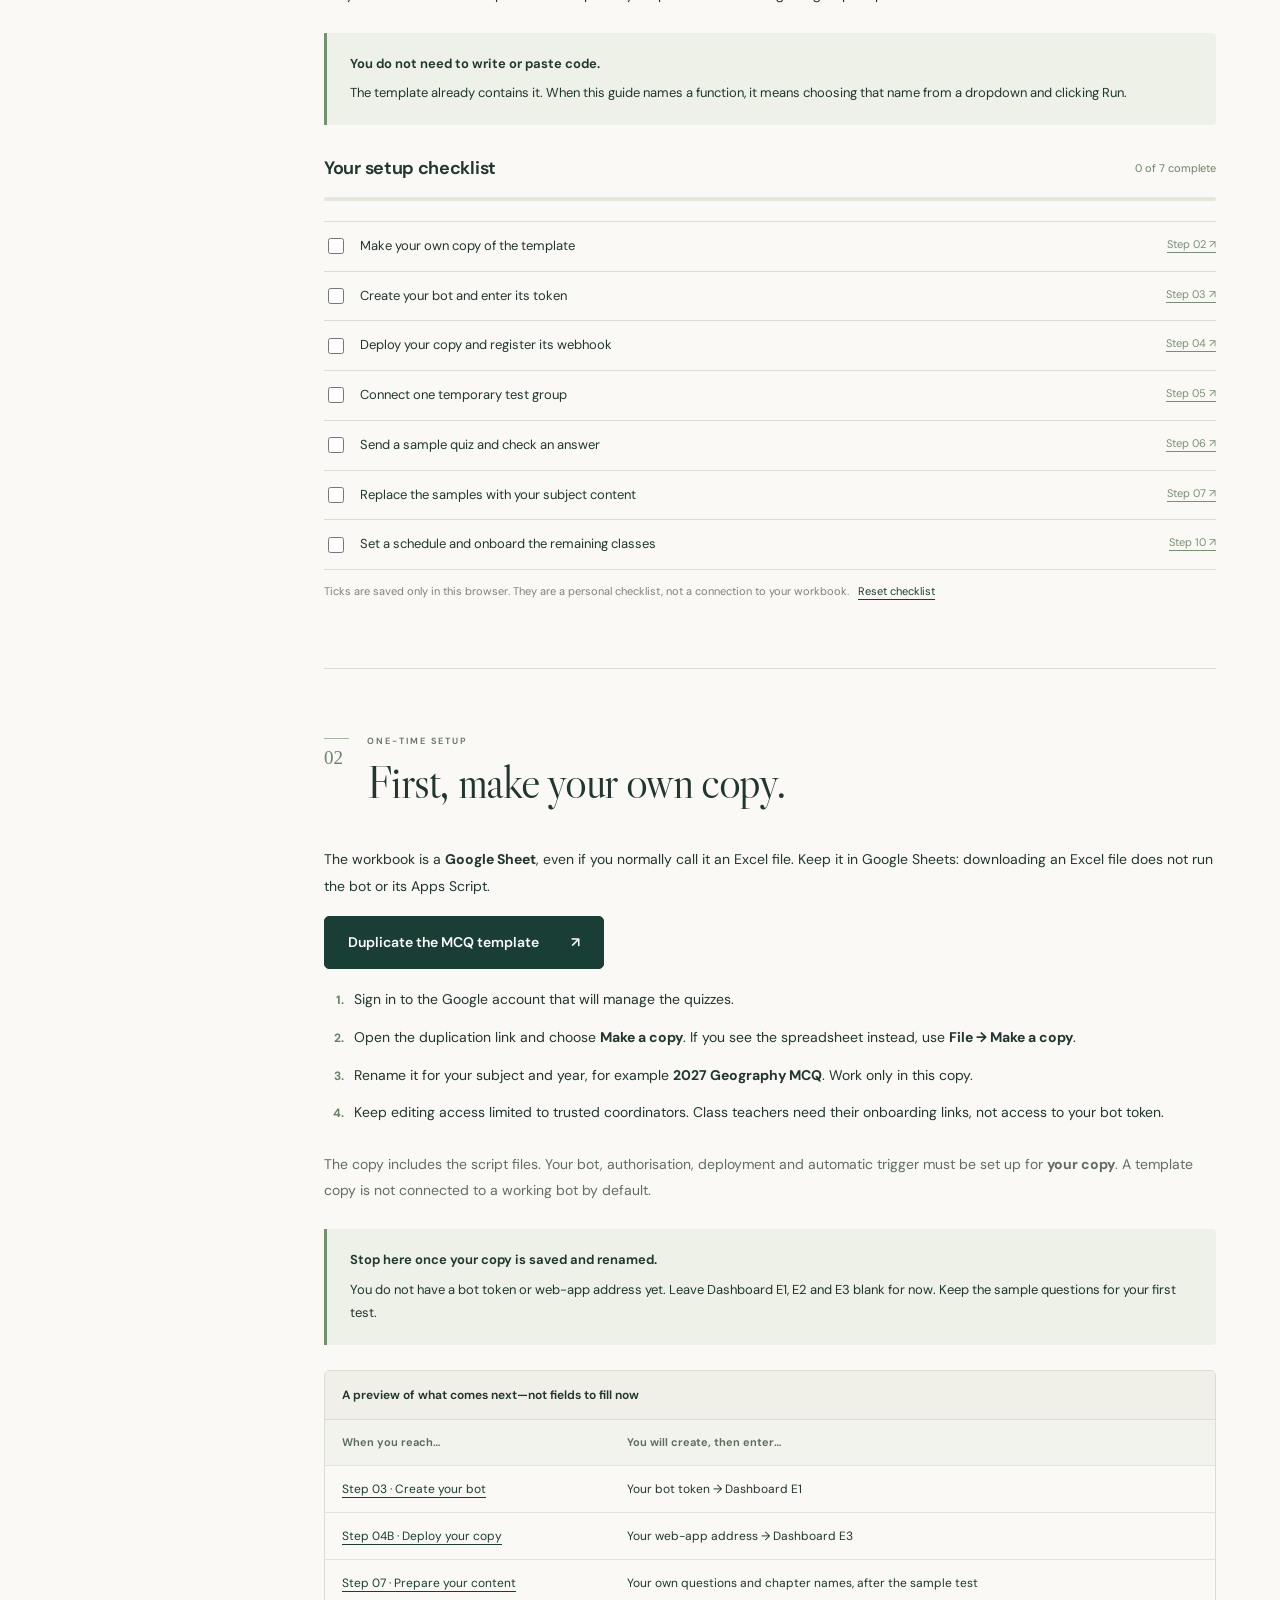
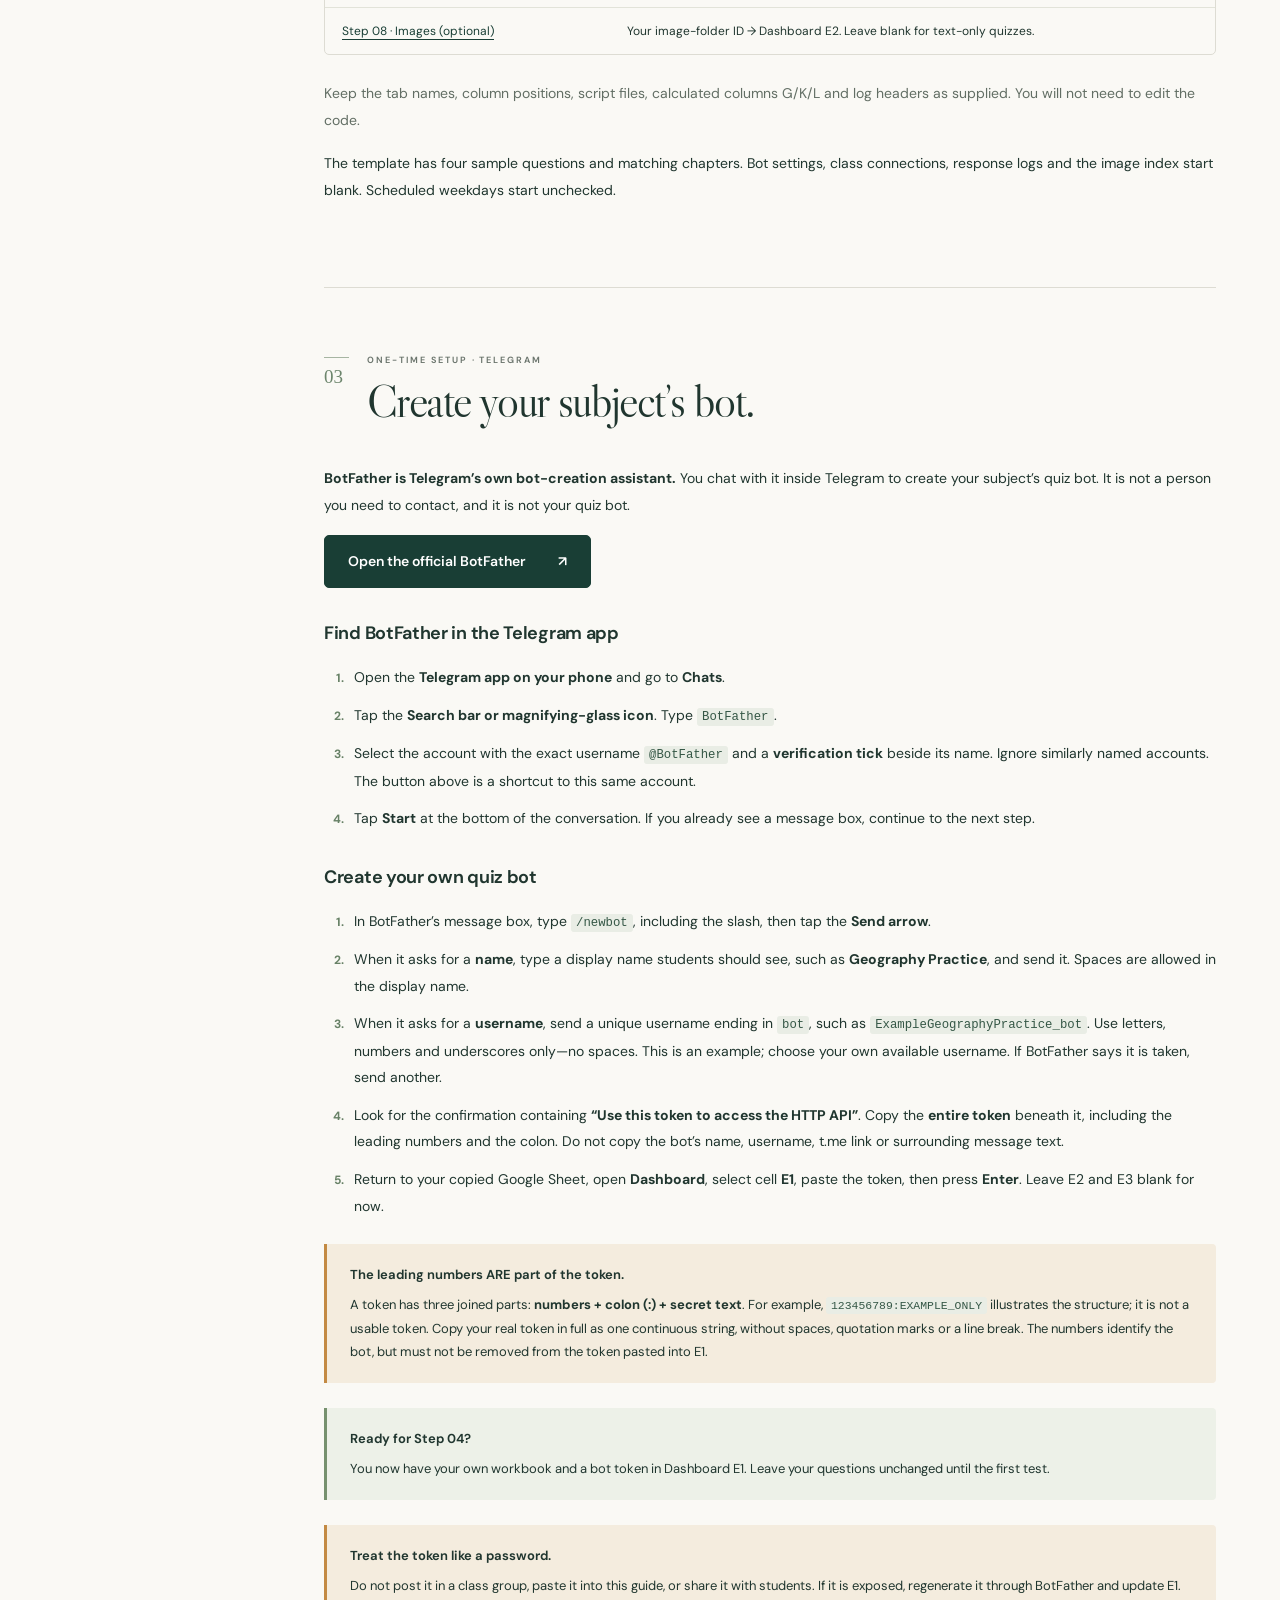
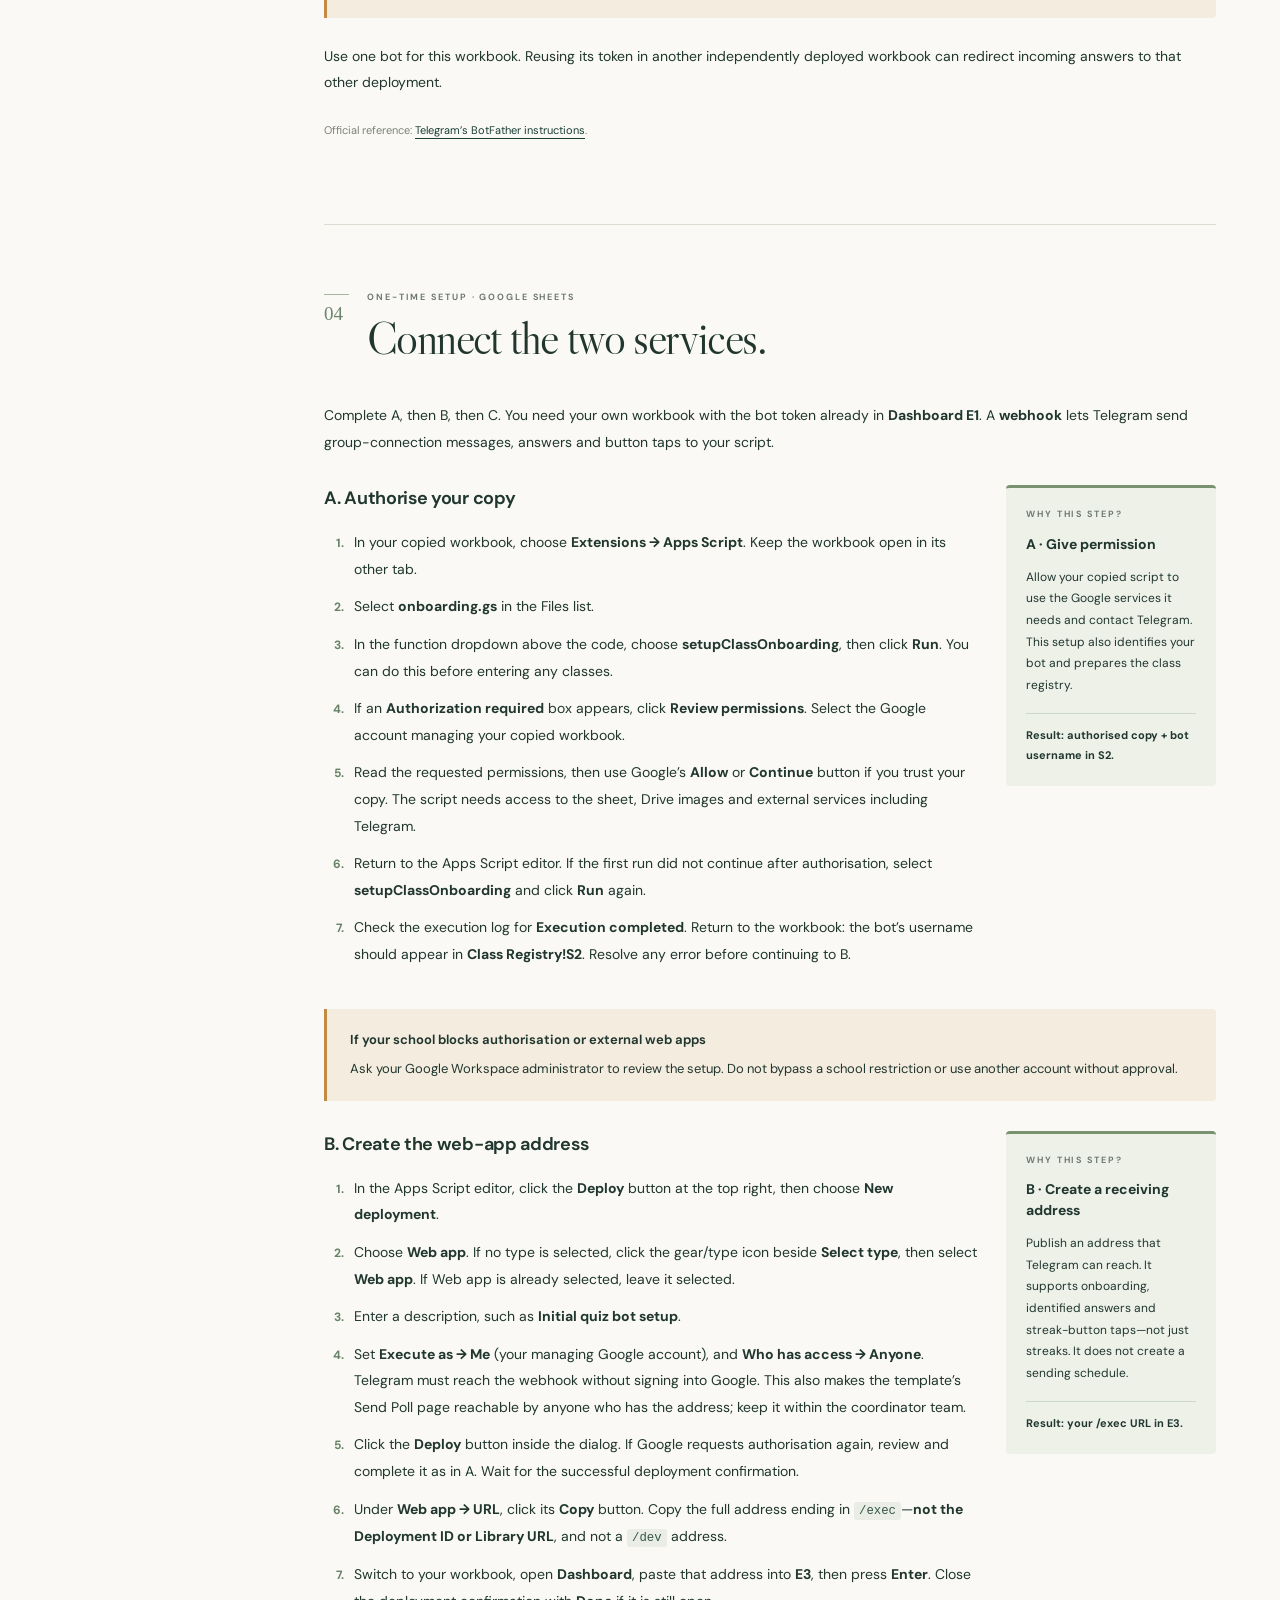
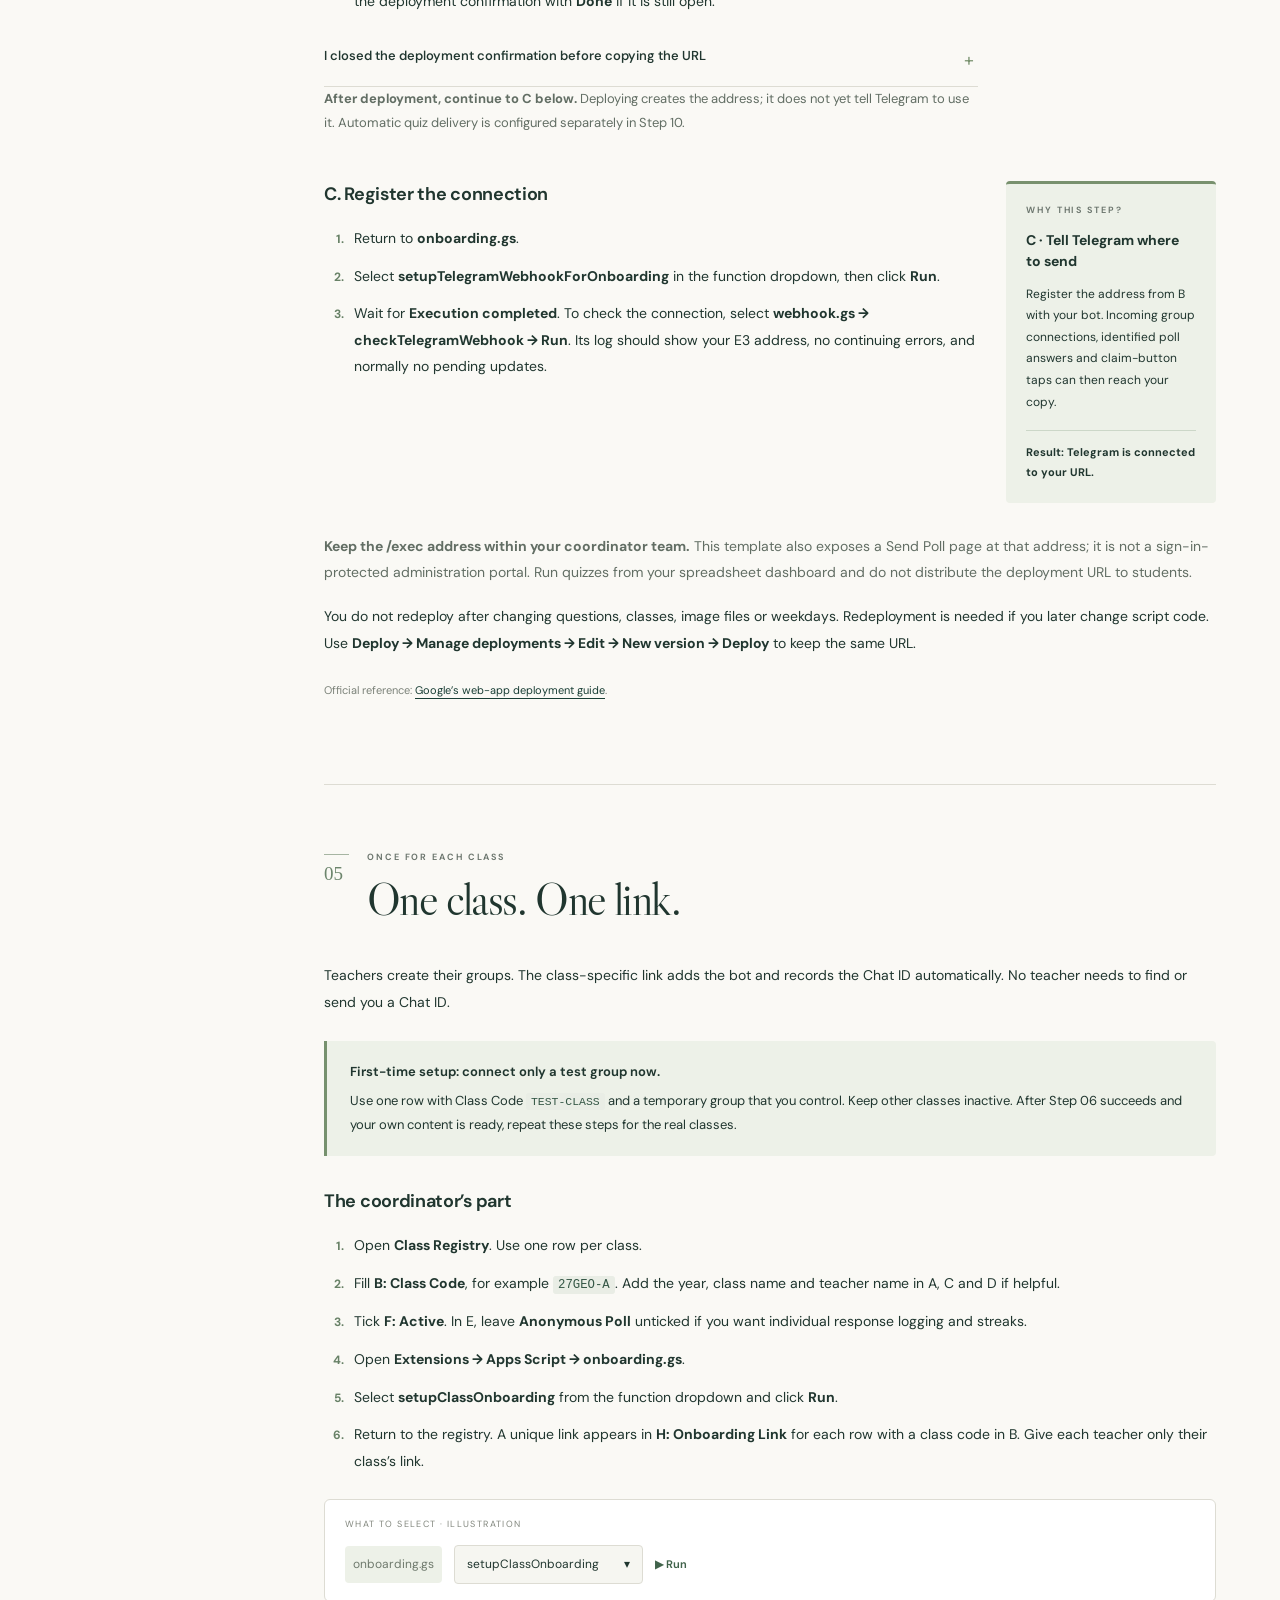
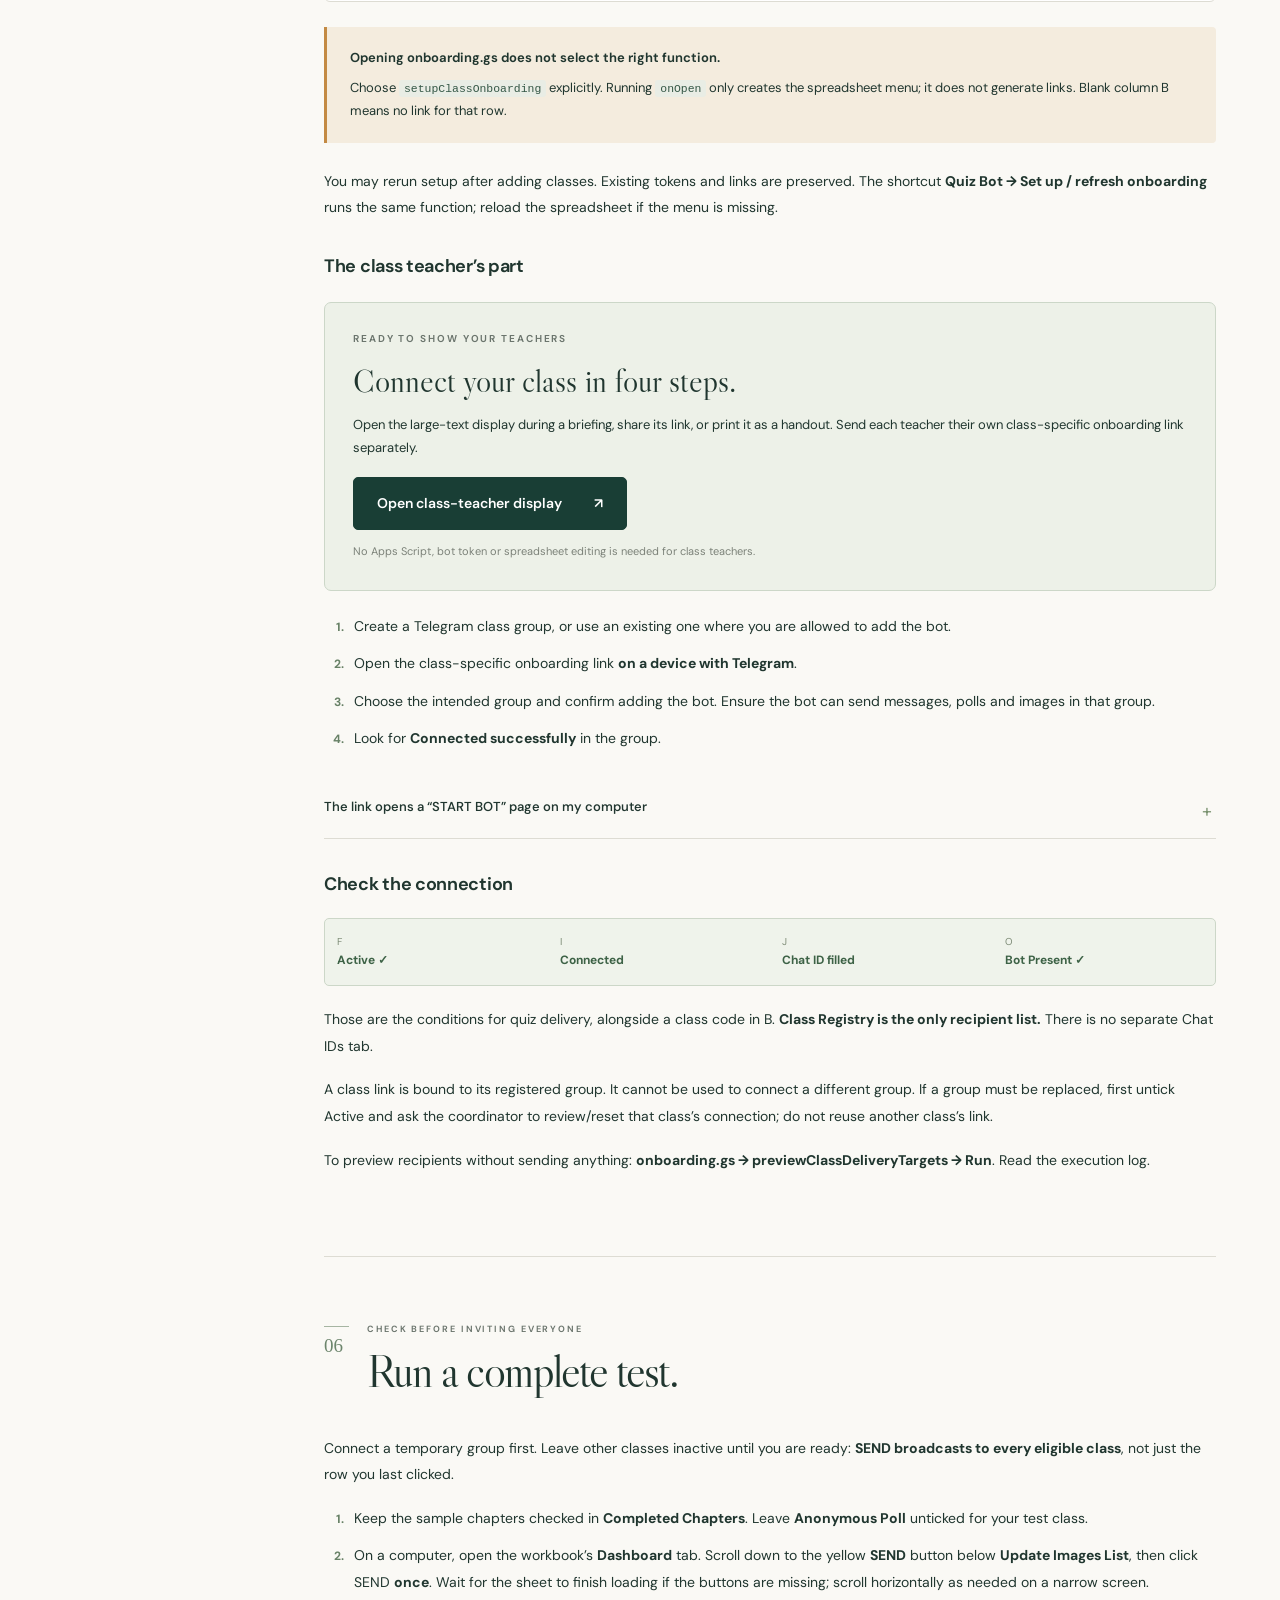
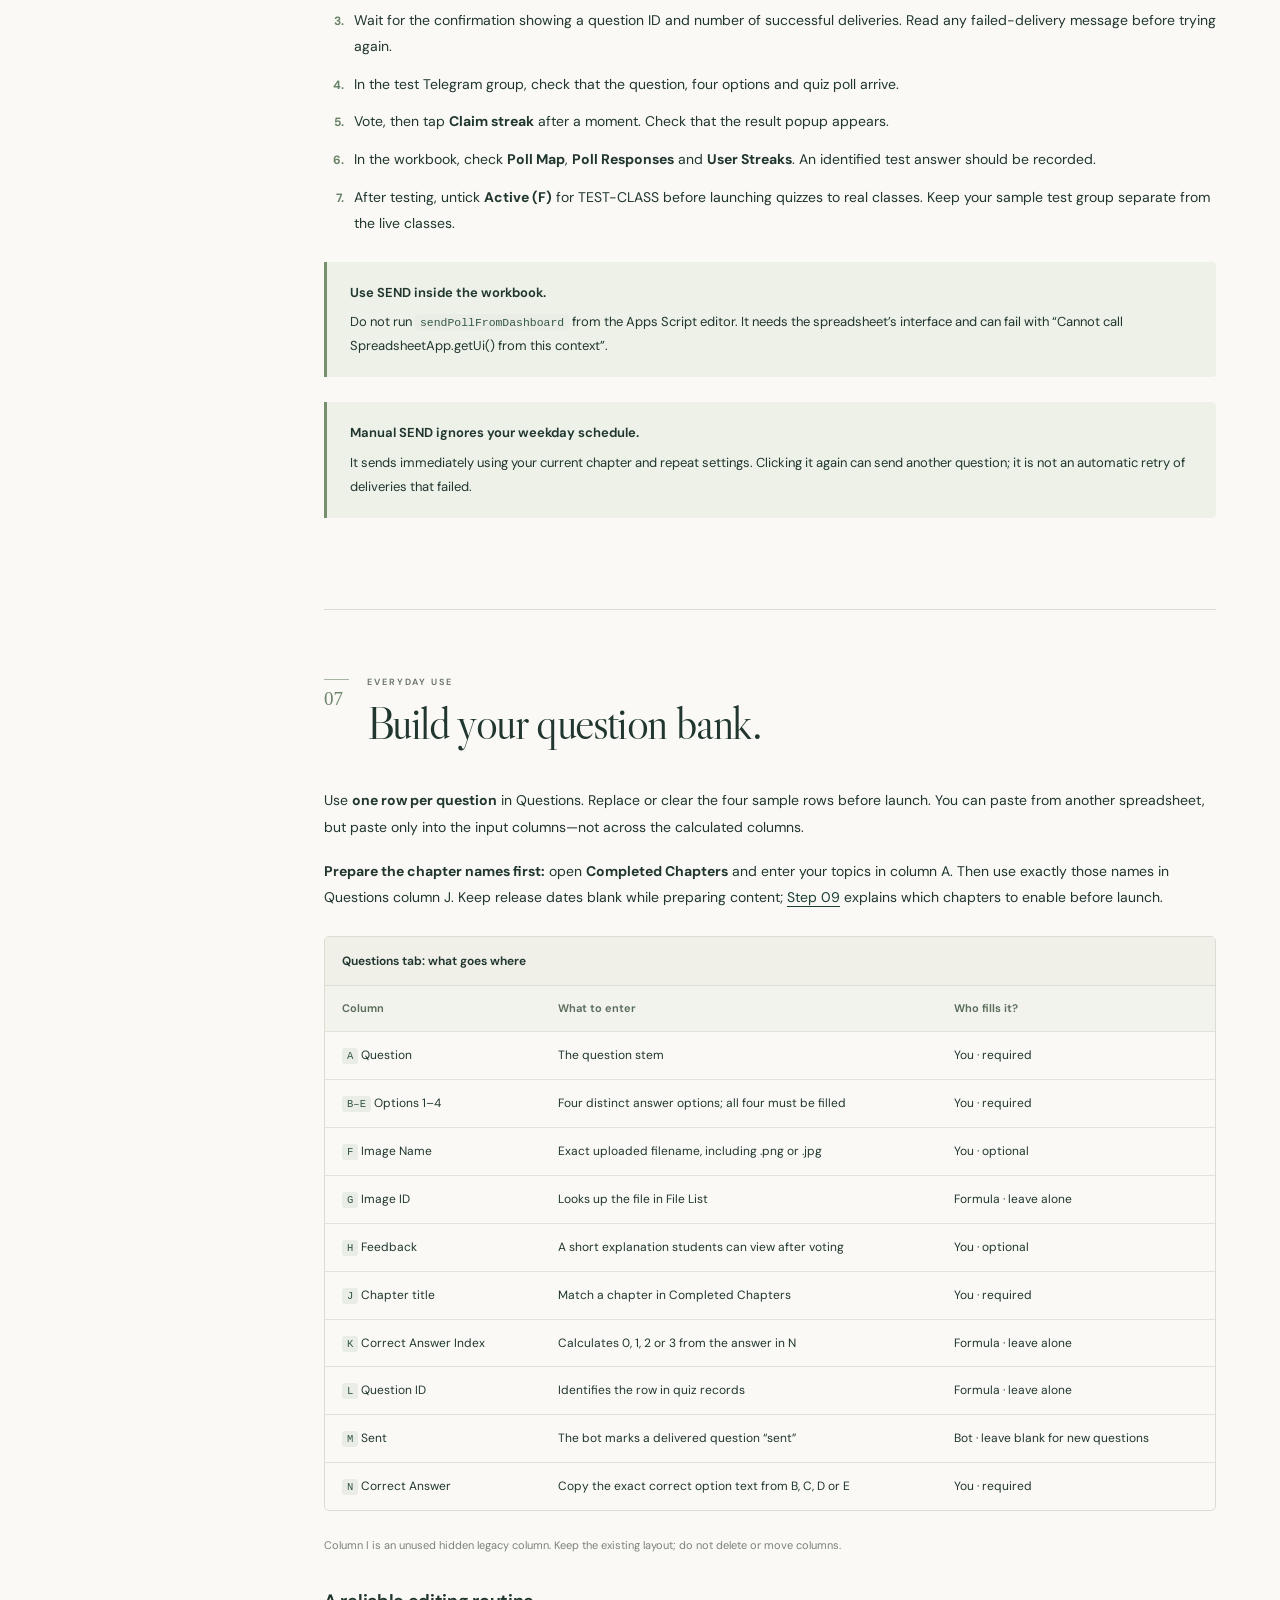
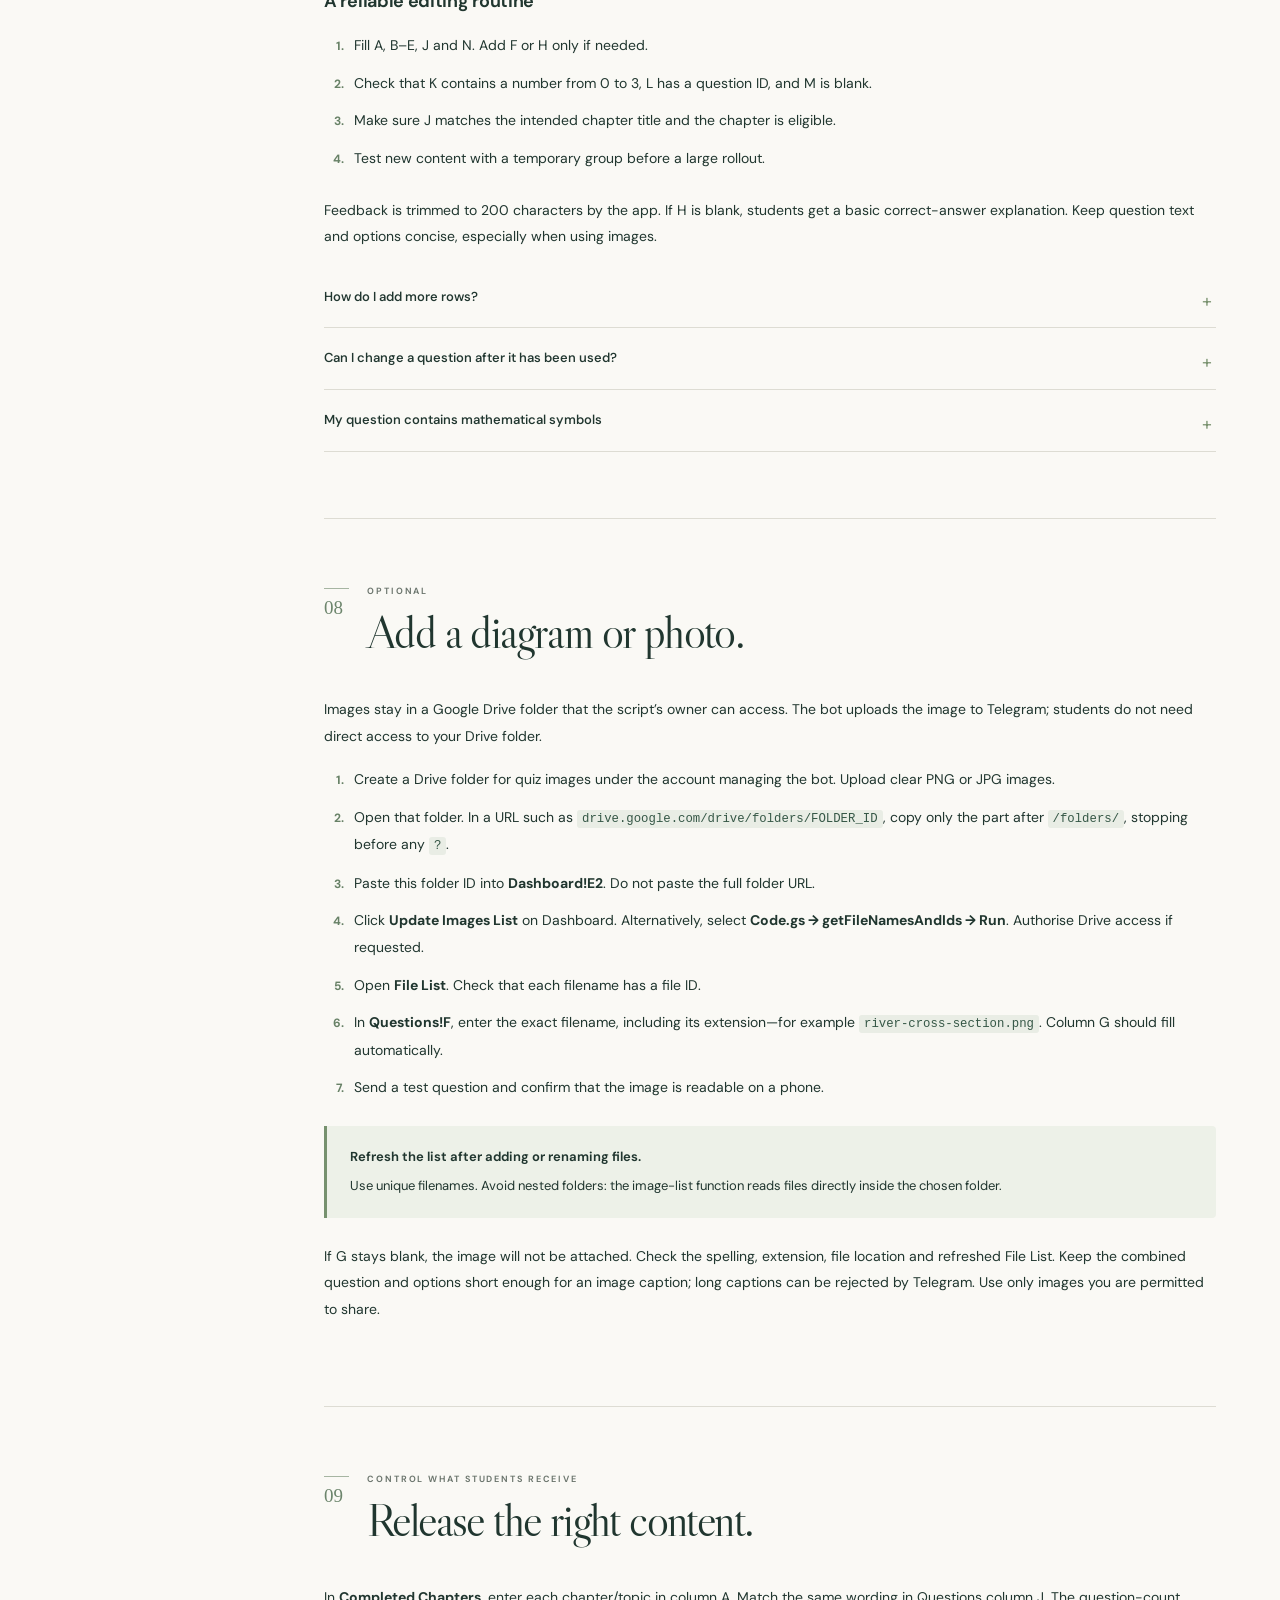
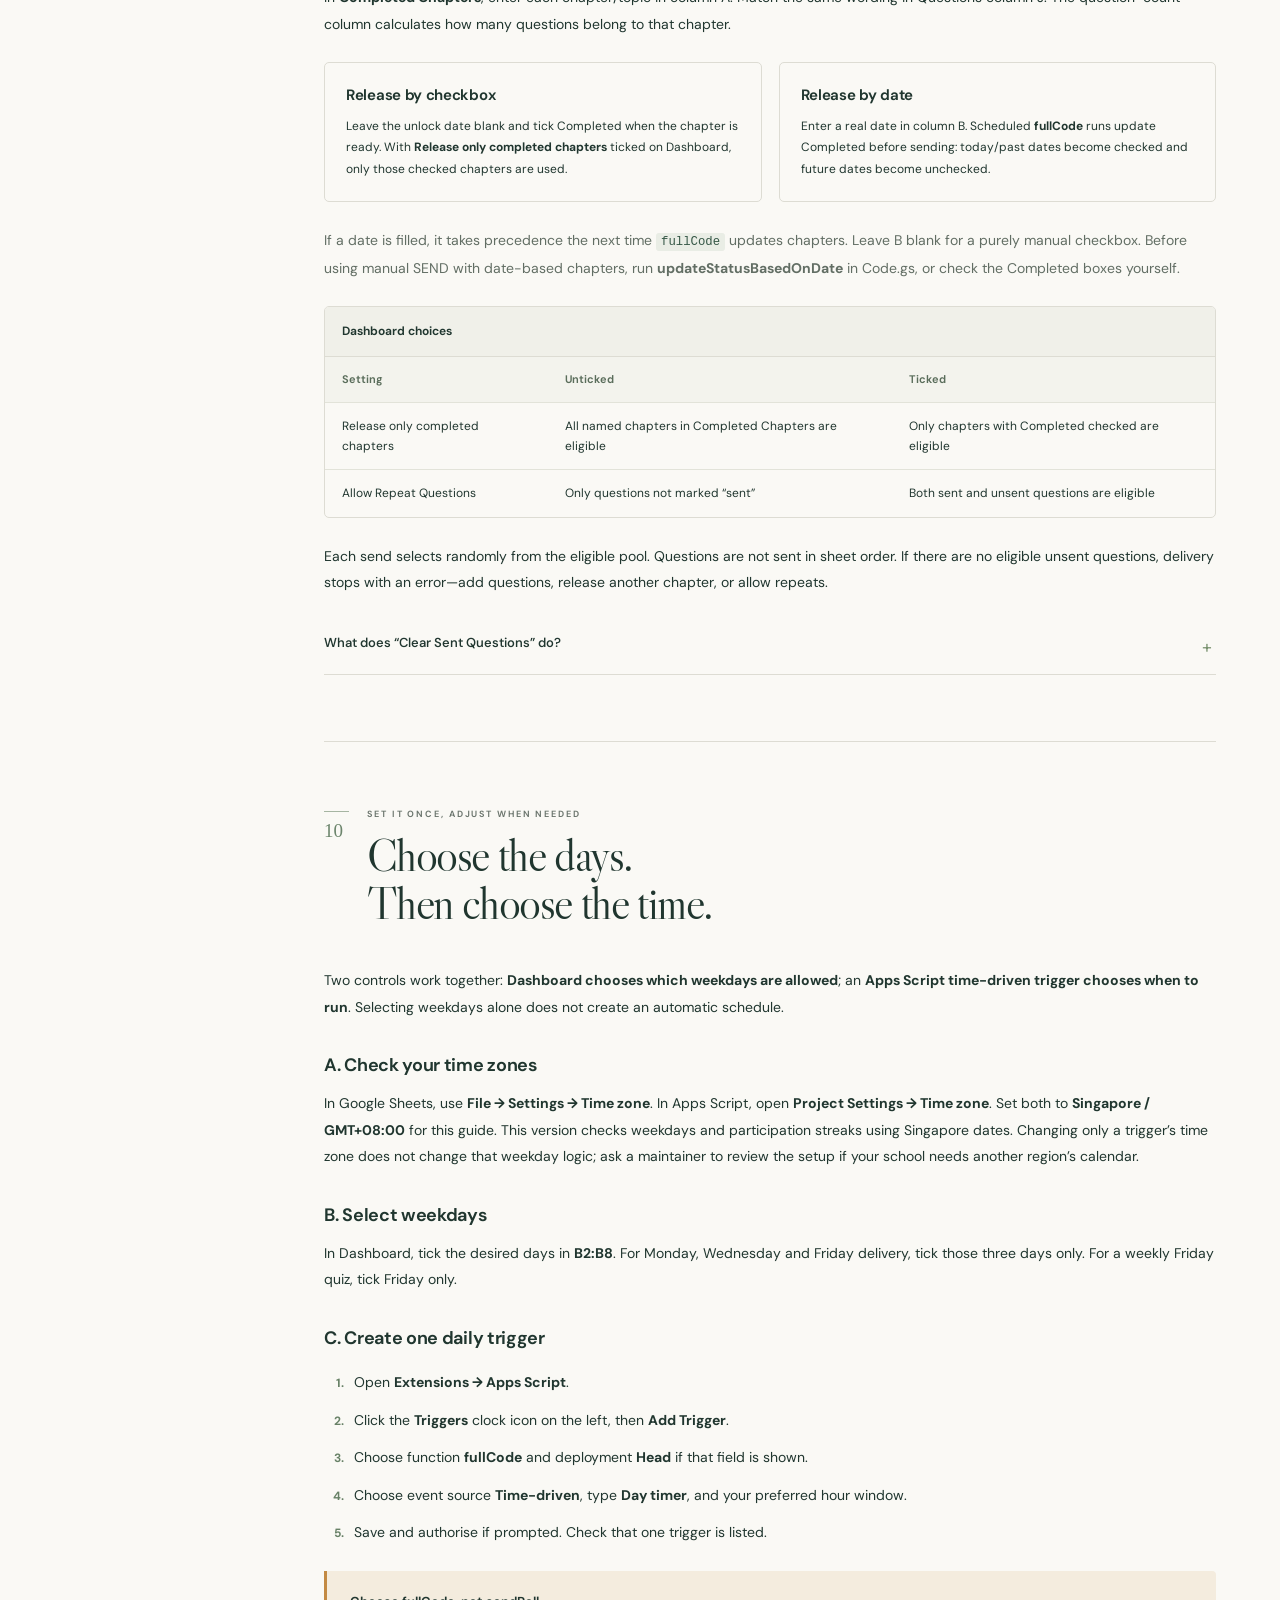
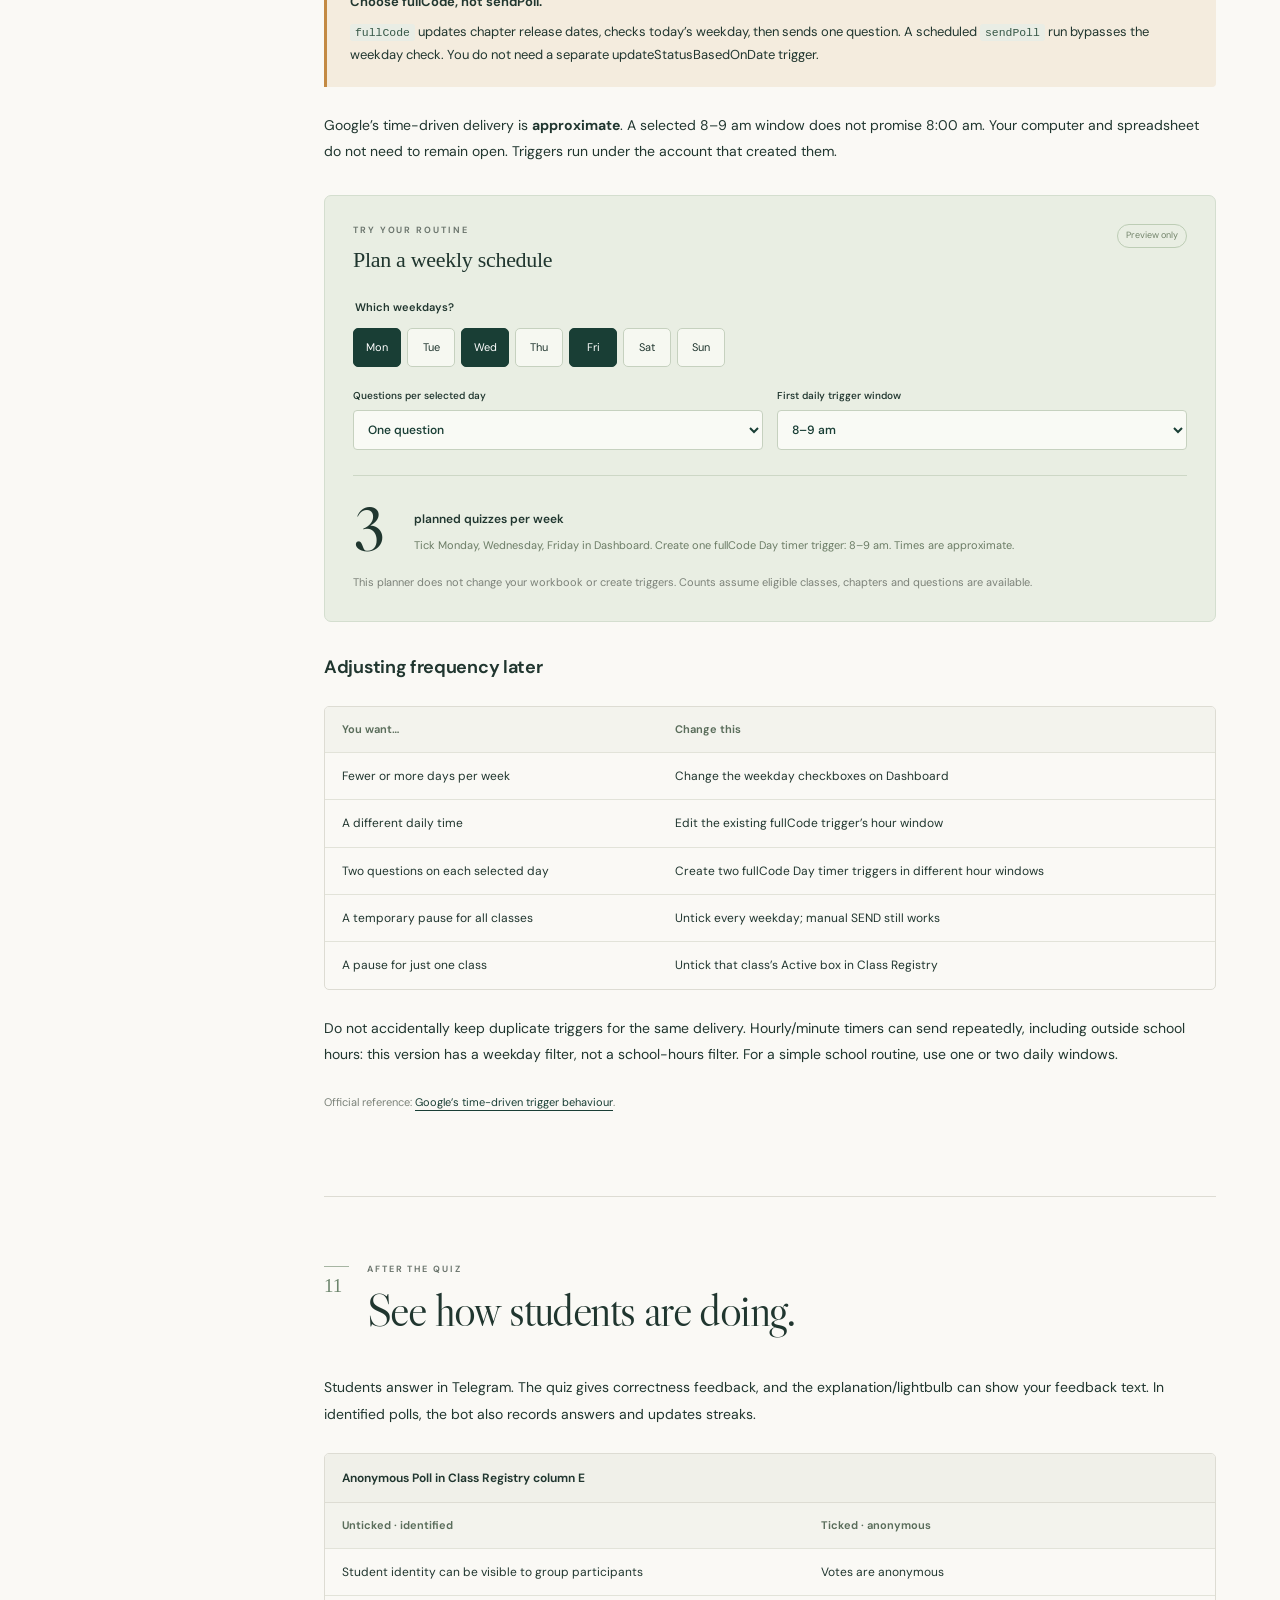
==== commit 5ab3893f: "Correct manual SEND instructions after end-to-end test" ====
--- a/index.html
+++ b/index.html
@@ -155,8 +155,9 @@
   <article id="first-quiz" data-title="First test manual SEND poll sample vote claim streak verify" class="guide-section">
     <div class="section-heading"><span class="section-number">06</span><div><p class="eyebrow">CHECK BEFORE INVITING EVERYONE</p><h2>Run a complete test.</h2></div></div>
     <p>Connect a temporary group first. Leave other classes inactive until you are ready: <strong>SEND broadcasts to every eligible class</strong>, not just the row you last clicked.</p>
-    <ol class="steps"><li>Keep the sample chapters checked in <strong>Completed Chapters</strong>. Leave <strong>Anonymous Poll</strong> unticked for your test class.</li><li>Open <strong>Dashboard</strong> and click <strong>SEND</strong> once. If the drawing controls are not visible, wait for the sheet to finish loading. The equivalent coordinator function is <strong>Code.gs → sendPollFromDashboard → Run</strong>.</li><li>Wait for the confirmation showing a question ID and number of successful deliveries. Read any failed-delivery message before trying again.</li><li>In the test Telegram group, check that the question, four options and quiz poll arrive.</li><li>Vote, then tap <strong>Claim streak</strong> after a moment. Check that the result popup appears.</li><li>In the workbook, check <strong>Poll Map</strong>, <strong>Poll Responses</strong> and <strong>User Streaks</strong>. An identified test answer should be recorded.</li></ol>
-    <div class="callout"><strong>Manual SEND ignores your weekday schedule.</strong><p>It sends immediately using your current chapter and repeat settings. Clicking it again can send another question.</p></div>
+    <ol class="steps"><li>Keep the sample chapters checked in <strong>Completed Chapters</strong>. Leave <strong>Anonymous Poll</strong> unticked for your test class.</li><li>On a computer, open the workbook’s <strong>Dashboard</strong> tab. Scroll down to the yellow <strong>SEND</strong> button below <strong>Update Images List</strong>, then click SEND <strong>once</strong>. Wait for the sheet to finish loading if the buttons are missing; scroll horizontally as needed on a narrow screen.</li><li>Wait for the confirmation showing a question ID and number of successful deliveries. Read any failed-delivery message before trying again.</li><li>In the test Telegram group, check that the question, four options and quiz poll arrive.</li><li>Vote, then tap <strong>Claim streak</strong> after a moment. Check that the result popup appears.</li><li>In the workbook, check <strong>Poll Map</strong>, <strong>Poll Responses</strong> and <strong>User Streaks</strong>. An identified test answer should be recorded.</li><li>After testing, untick <strong>Active (F)</strong> for TEST-CLASS before launching quizzes to real classes. Keep your sample test group separate from the live classes.</li></ol>
+    <div class="callout"><strong>Use SEND inside the workbook.</strong><p>Do not run <code>sendPollFromDashboard</code> from the Apps Script editor. It needs the spreadsheet’s interface and can fail with “Cannot call SpreadsheetApp.getUi() from this context”.</p></div>
+    <div class="callout"><strong>Manual SEND ignores your weekday schedule.</strong><p>It sends immediately using your current chapter and repeat settings. Clicking it again can send another question; it is not an automatic retry of deliveries that failed.</p></div>
   </article>
 
   <article id="questions" data-title="Add edit questions options answer correct index formula columns question IDs feedback bank sample" class="guide-section">
@@ -254,18 +255,18 @@
     <details><summary>Votes arrive, but responses or streaks do not appear</summary><p>Make sure Anonymous Poll is <strong>unticked</strong>. Check the webhook with <strong>webhook.gs → checkTelegramWebhook → Run</strong>. Its URL must match Dashboard E3 and the correct bot token. Vote in a new identified test poll, wait briefly, then check the logs.</p></details>
     <details><summary>“Vote first” after I already voted</summary><p>Allow a short moment for Telegram’s answer update to reach the bot, then tap again. Check the webhook if the problem persists. Old claim results can expire from the temporary cache; the workbook is the longer-term record.</p></details>
     <details><summary>Too many questions / unexpected sending days</summary><p>Inspect Triggers for duplicate or hourly timers. Use <strong>fullCode</strong> for scheduled sends; sendPoll bypasses weekday gating. Remember that manual SEND is immediate and independent of the schedule.</p></details>
-    <details><summary>The menu, drawings or buttons are missing</summary><p>Reload the Google Sheet and wait for it to load. Use the named Apps Script functions in this guide as an alternative. Do not add another script file or paste duplicate functions.</p></details>
+    <details><summary>The menu, drawings or buttons are missing</summary><p>Open the Google Sheet in a computer browser, reload it and wait for it to load. On Dashboard, scroll down below Update Images List to find SEND; scroll horizontally if needed. Use SEND in the workbook, because sendPollFromDashboard needs the spreadsheet interface and can fail when run in the Apps Script editor. Do not add another script file or paste duplicate functions.</p></details>
     <details><summary>I made a copy, but setup or deployment is blocked</summary><p>Make sure you are in your own Google Sheet copy, signed into its managing account. Review Google’s authorisation prompt. If Anyone access or required services are restricted by your school, ask the Workspace administrator to review them.</p></details>
   </article>
 
   <article id="reference" data-title="Reference functions tabs columns glossary quick help sources" class="guide-section">
     <div class="section-heading"><span class="section-number">14</span><div><p class="eyebrow">KEEP THIS HANDY</p><h2>Your coordinator’s reference.</h2></div></div>
-    <div class="table-wrap"><table><caption>Choose the job, then select the function</caption><thead><tr><th>Job</th><th>File → function → Run</th></tr></thead><tbody><tr><td>Generate or refresh class links</td><td>onboarding.gs → <code>setupClassOnboarding</code></td></tr><tr><td>Preview recipients without sending</td><td>onboarding.gs → <code>previewClassDeliveryTargets</code></td></tr><tr><td>Register your deployed URL</td><td>onboarding.gs → <code>setupTelegramWebhookForOnboarding</code></td></tr><tr><td>Check the webhook</td><td>webhook.gs → <code>checkTelegramWebhook</code></td></tr><tr><td>Send one quiz manually</td><td>Code.gs → <code>sendPollFromDashboard</code></td></tr><tr><td>Refresh image filenames and IDs</td><td>Code.gs → <code>getFileNamesAndIds</code></td></tr><tr><td>Refresh date-based chapter checkboxes</td><td>Code.gs → <code>updateStatusBasedOnDate</code></td></tr><tr><td>Automatic delivery</td><td>A time-driven trigger for <code>fullCode</code></td></tr></tbody></table></div>
+    <div class="table-wrap"><table><caption>Choose the job, then use its control or function</caption><thead><tr><th>Job</th><th>Where to run it</th></tr></thead><tbody><tr><td>Generate or refresh class links</td><td>onboarding.gs → <code>setupClassOnboarding</code> → Run</td></tr><tr><td>Preview recipients without sending</td><td>onboarding.gs → <code>previewClassDeliveryTargets</code> → Run</td></tr><tr><td>Register your deployed URL</td><td>onboarding.gs → <code>setupTelegramWebhookForOnboarding</code> → Run</td></tr><tr><td>Check the webhook</td><td>webhook.gs → <code>checkTelegramWebhook</code> → Run</td></tr><tr><td>Send one quiz manually</td><td>Workbook → Dashboard → <strong>SEND</strong></td></tr><tr><td>Refresh image filenames and IDs</td><td>Code.gs → <code>getFileNamesAndIds</code> → Run</td></tr><tr><td>Refresh date-based chapter checkboxes</td><td>Code.gs → <code>updateStatusBasedOnDate</code> → Run</td></tr><tr><td>Automatic delivery</td><td>A time-driven trigger for <code>fullCode</code></td></tr></tbody></table></div>
     <div class="table-wrap"><table><caption>Tabs at a glance</caption><thead><tr><th>Tab</th><th>Purpose</th></tr></thead><tbody><tr><td>Dashboard</td><td>Your private bot settings, weekday choices and manual actions</td></tr><tr><td>Class Registry</td><td>Class details, onboarding links and the only delivery list</td></tr><tr><td>Questions</td><td>Your four-option question bank</td></tr><tr><td>Completed Chapters</td><td>Topics, optional unlock dates and release choices</td></tr><tr><td>File List</td><td>Image-file index generated from your Drive folder</td></tr><tr><td>Poll Map</td><td>Internal poll-to-question/group mapping</td></tr><tr><td>Poll Responses</td><td>Identified answers and results</td></tr><tr><td>User Streaks</td><td>Latest per-user streak records</td></tr></tbody></table></div>
     <details><summary>Plain-language glossary</summary><dl class="glossary"><dt>Bot token</dt><dd>The secret credential for your Telegram bot. Store it in Dashboard E1.</dd><dt>Chat ID</dt><dd>Telegram’s group identifier. Onboarding fills it automatically in Class Registry J.</dd><dt>Webhook</dt><dd>Your deployed address for receiving Telegram updates. Store it in Dashboard E3.</dd><dt>Trigger</dt><dd>A Google timer that runs a selected function automatically.</dd><dt>Function</dt><dd>A named action already in the script. Select its name from the dropdown, then Run.</dd><dt>Deployment</dt><dd>A published version of your script that Telegram can reach.</dd></dl></details>
     <div class="final-cta"><p class="eyebrow">READY WHEN YOU ARE</p><h3>Your subject. Your questions.<br>A regular moment of practice.</h3><a class="button" data-template-copy href="https://docs.google.com/spreadsheets/d/1cRlpZaSJnoakQxmchgc4X3xbleVbjW1Czp6vHQKYr7c/copy" target="_blank" rel="noopener">Make your own copy <span aria-hidden="true">↗</span></a></div>
   </article>
-  <footer class="footer"><p>Telegram MCQ · Coordinator guide</p><p>Prepared for the Class Registry template · Updated 28 October 2026</p><p>Independent classroom guide. Not affiliated with Telegram or Google. No tokens or student data are collected by this guide.</p><a href="#overview">Back to top ↑</a></footer>
+  <footer class="footer"><p>Telegram MCQ · Coordinator guide</p><p>Prepared for the Class Registry template · Updated 29 October 2026</p><p>Independent classroom guide. Not affiliated with Telegram or Google. No tokens or student data are collected by this guide.</p><a href="#overview">Back to top ↑</a></footer>
 </main>
 </div>
 </body>
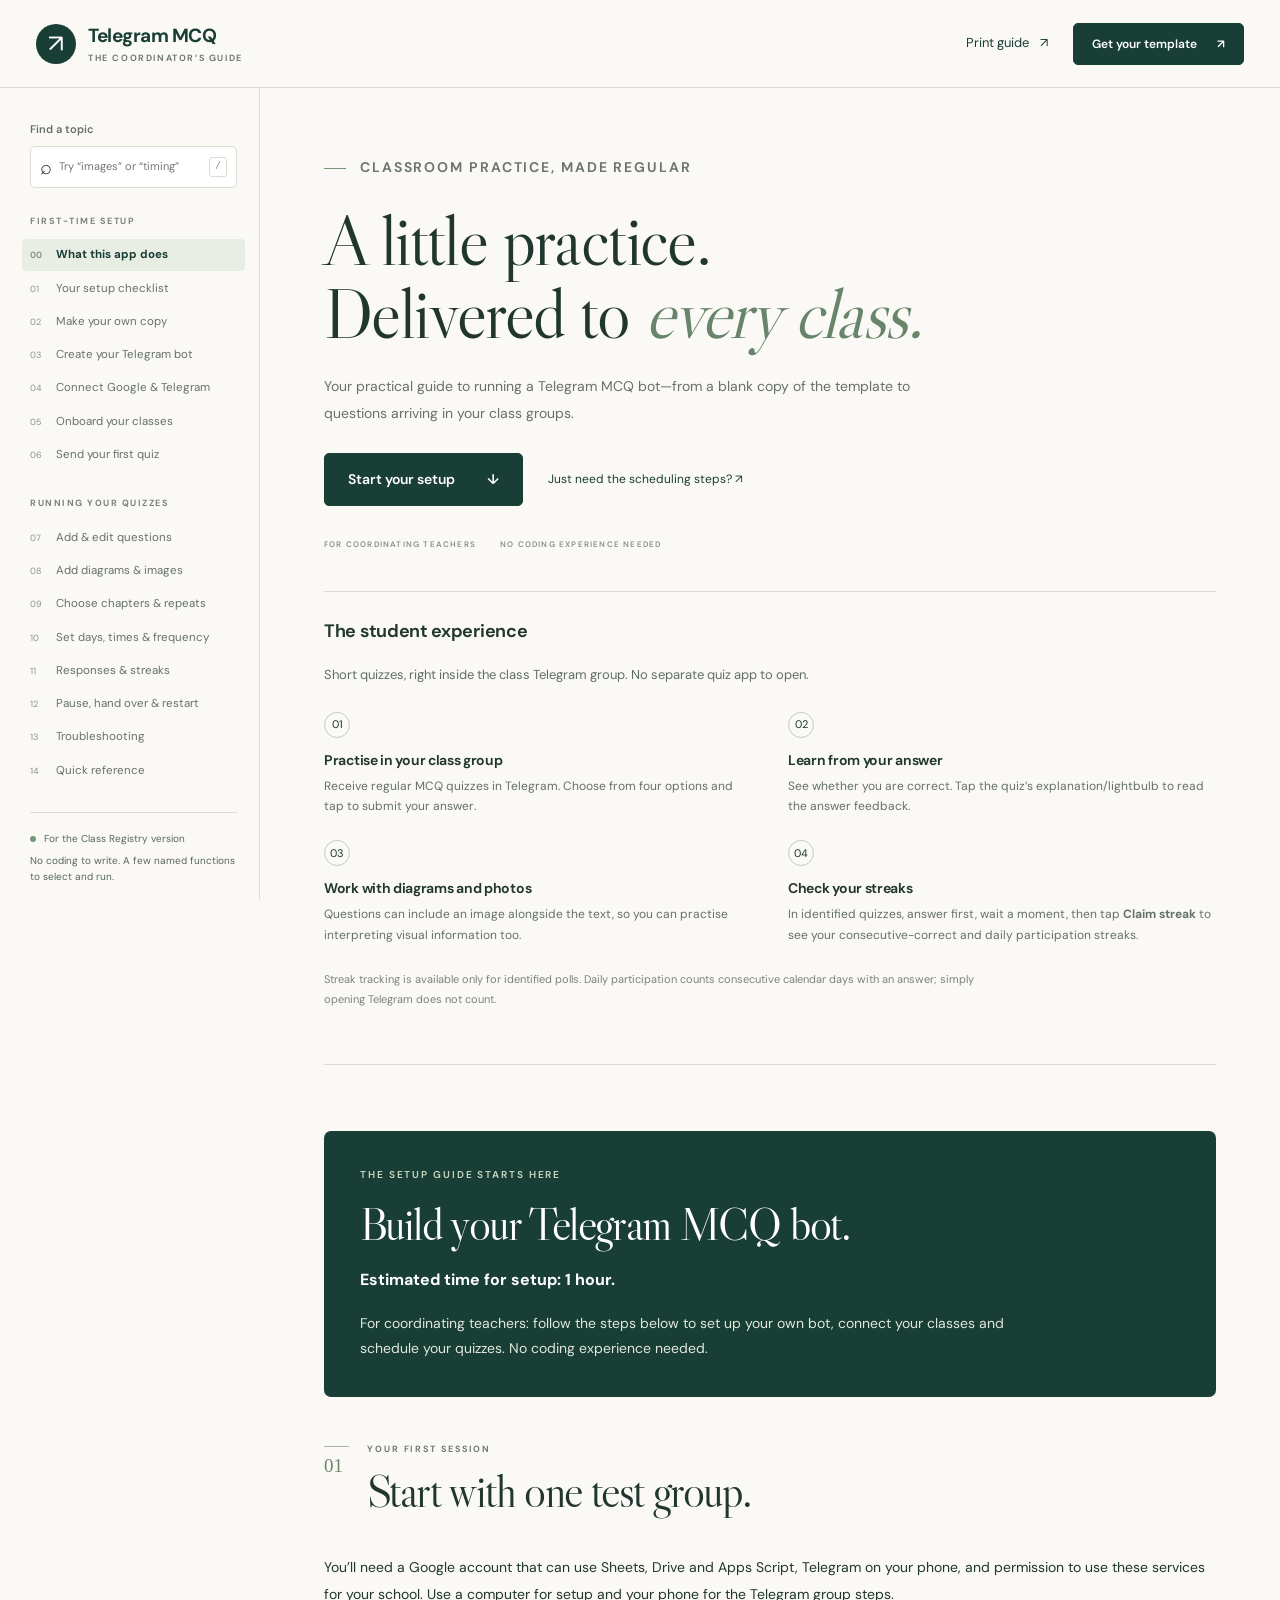
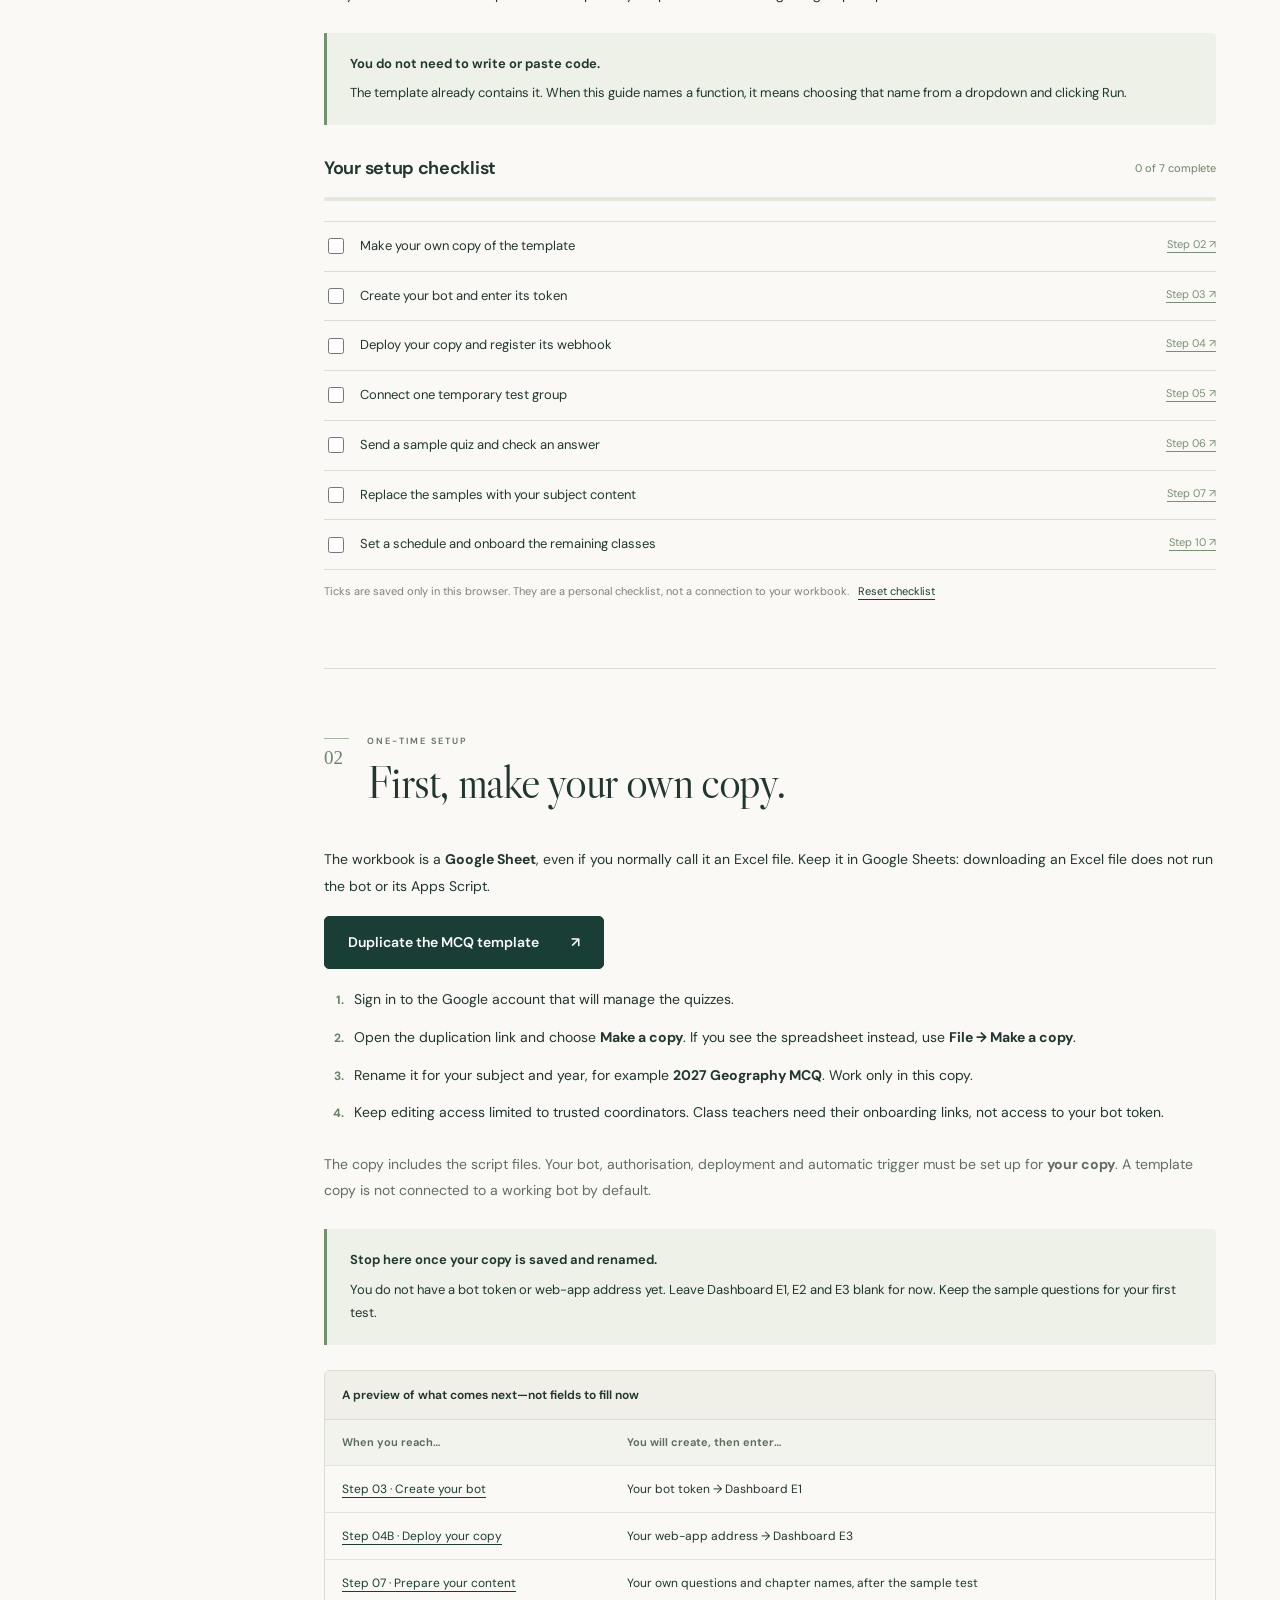
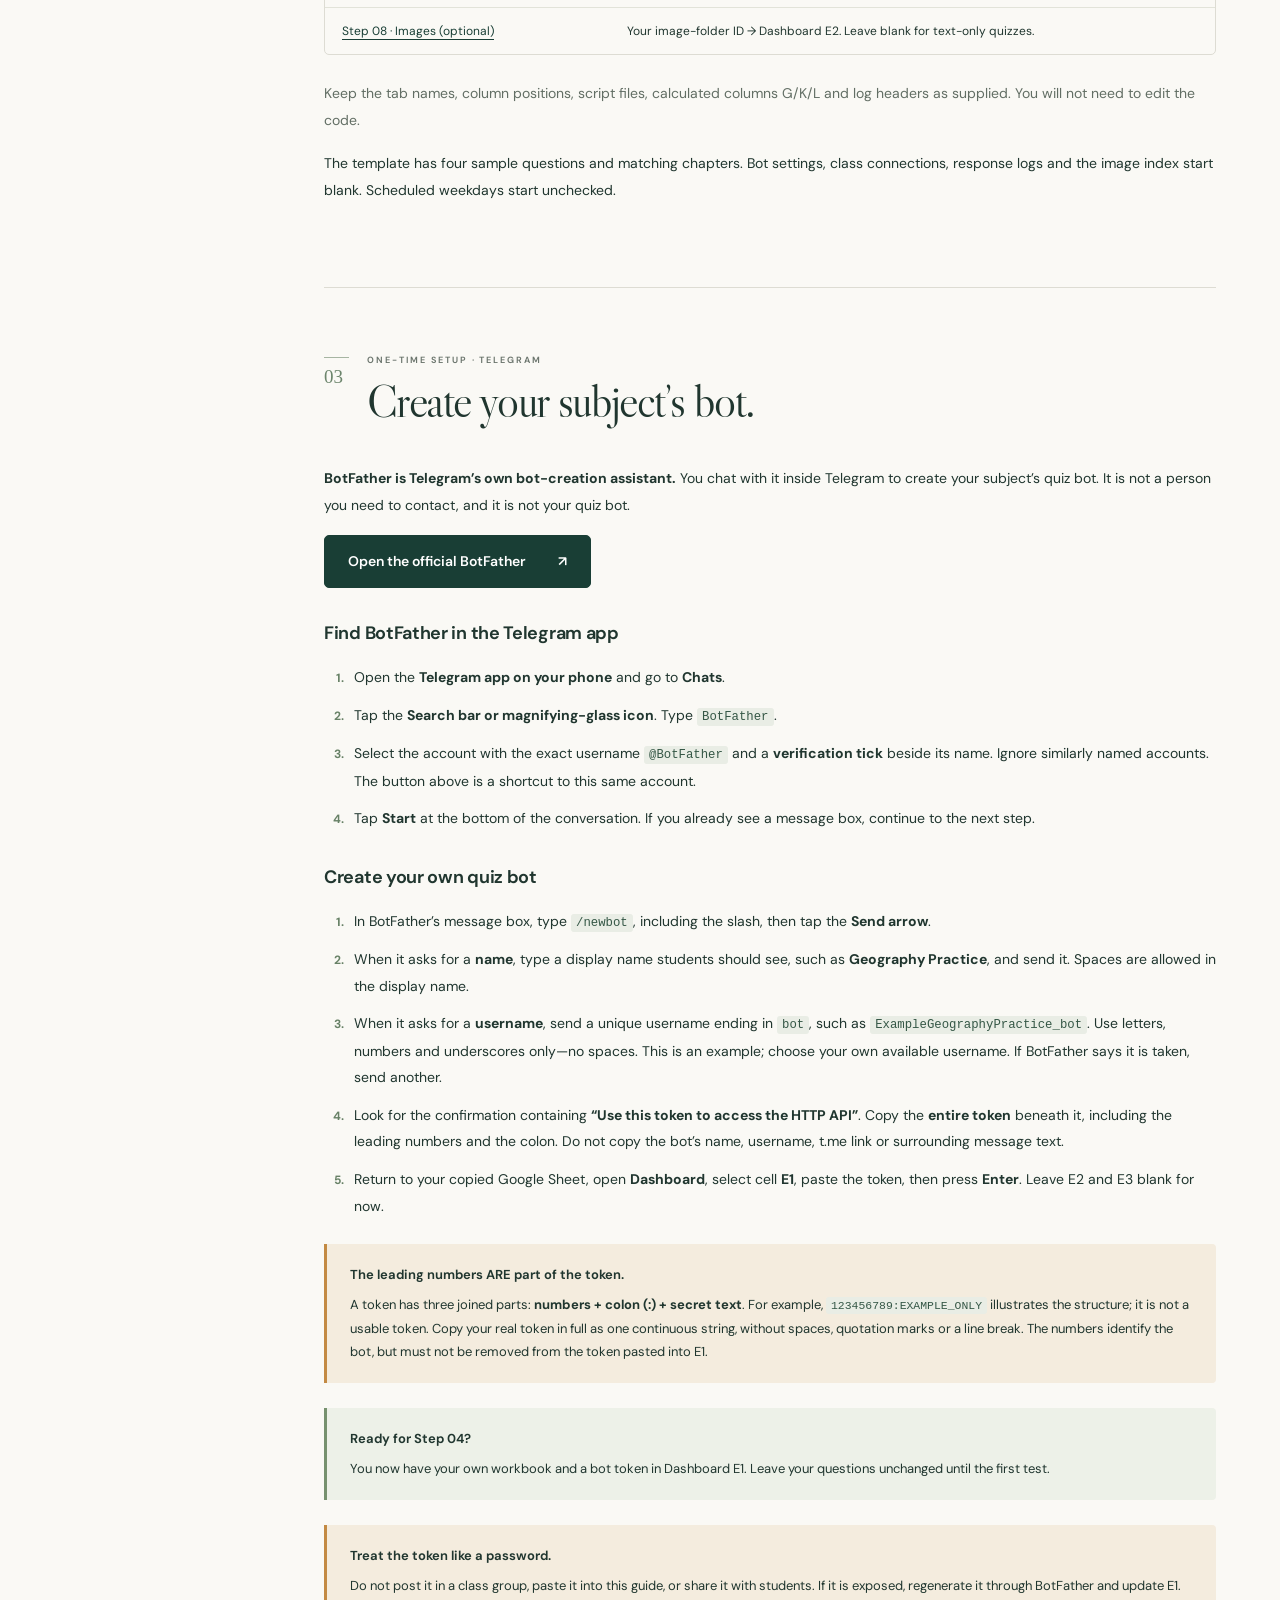
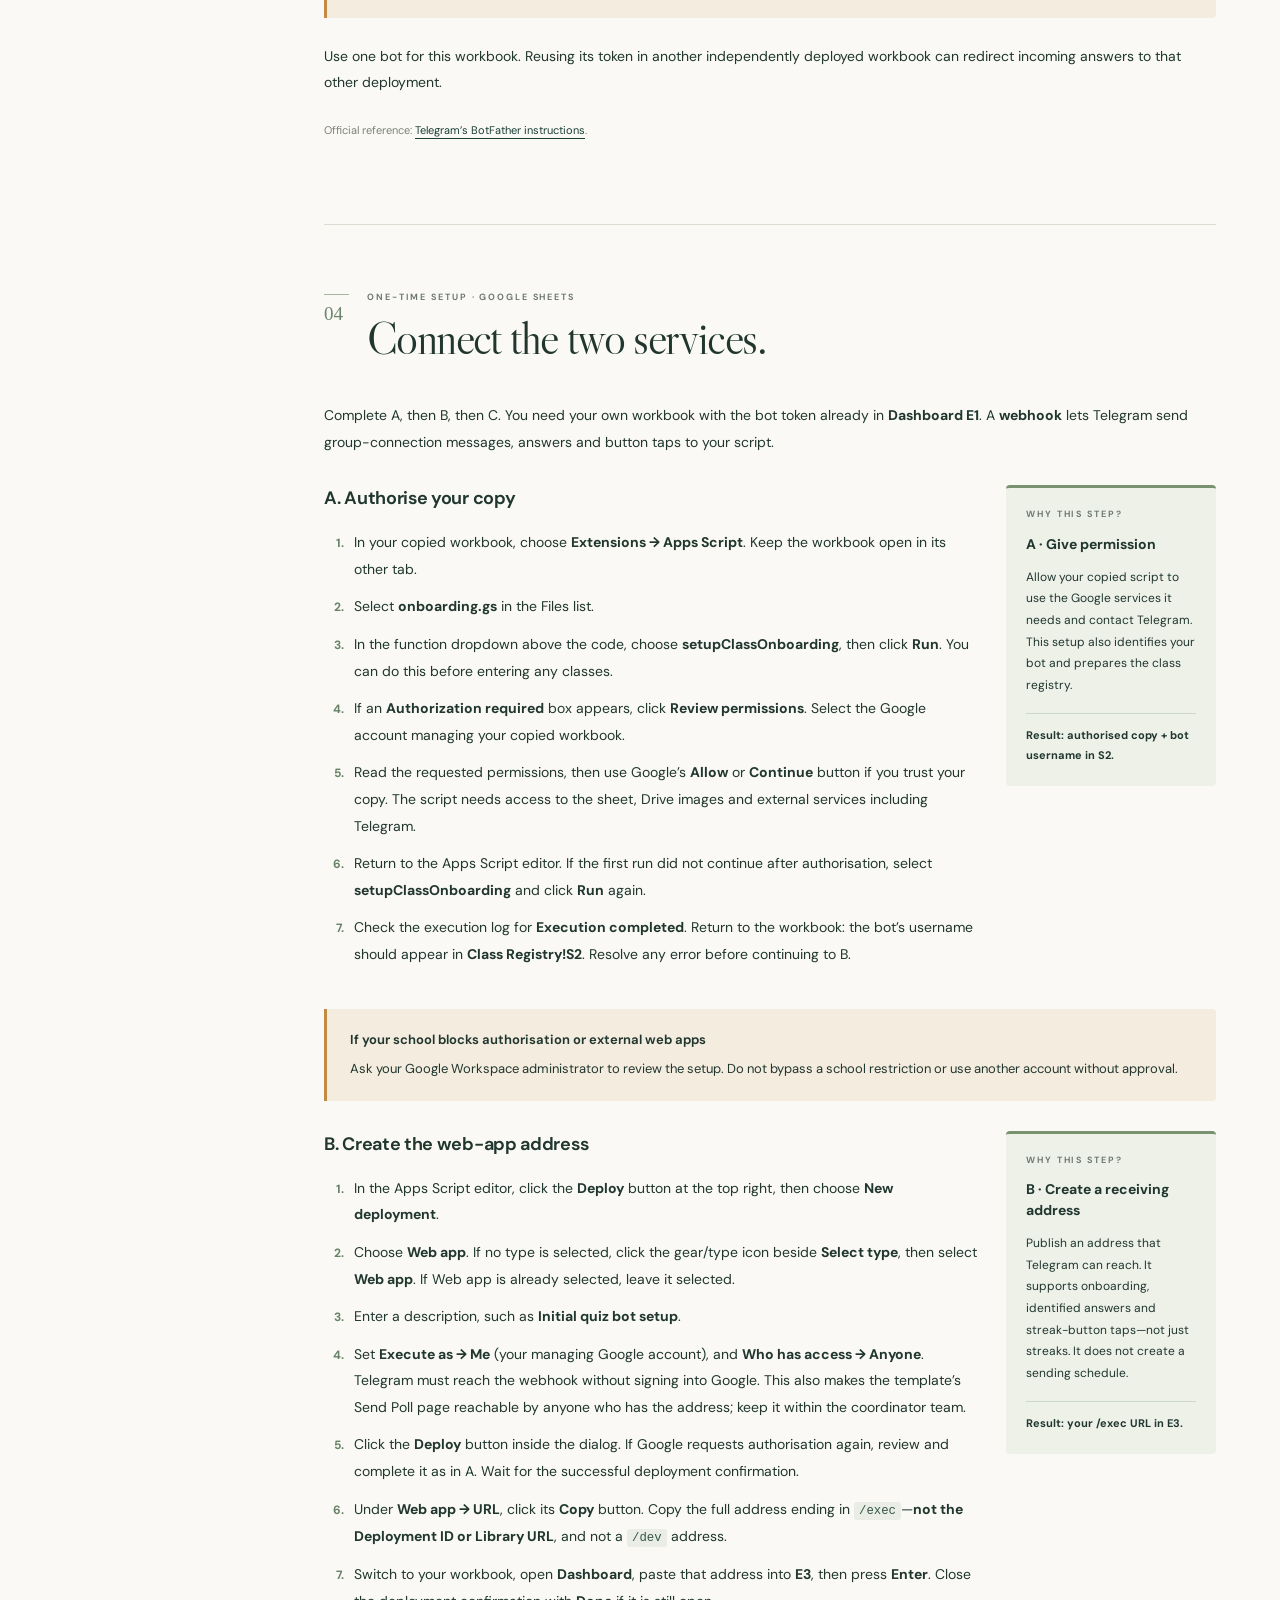
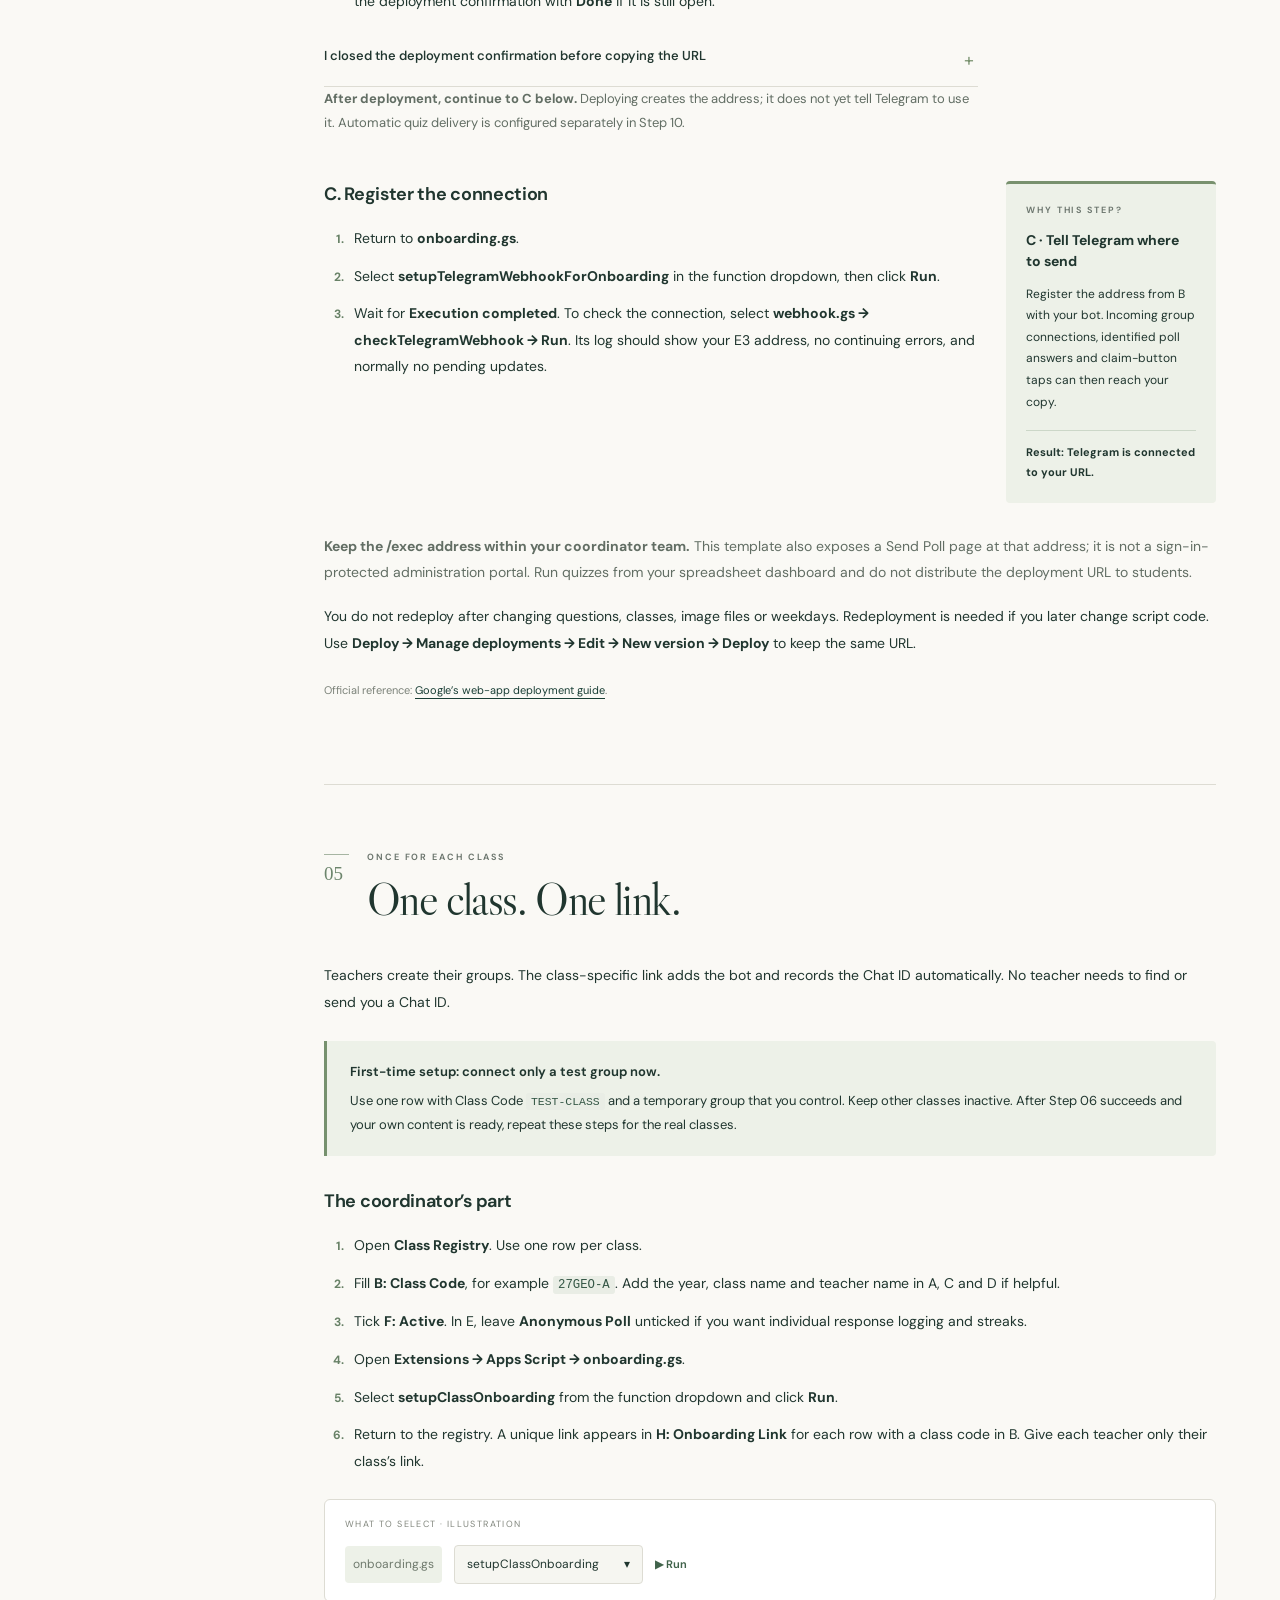
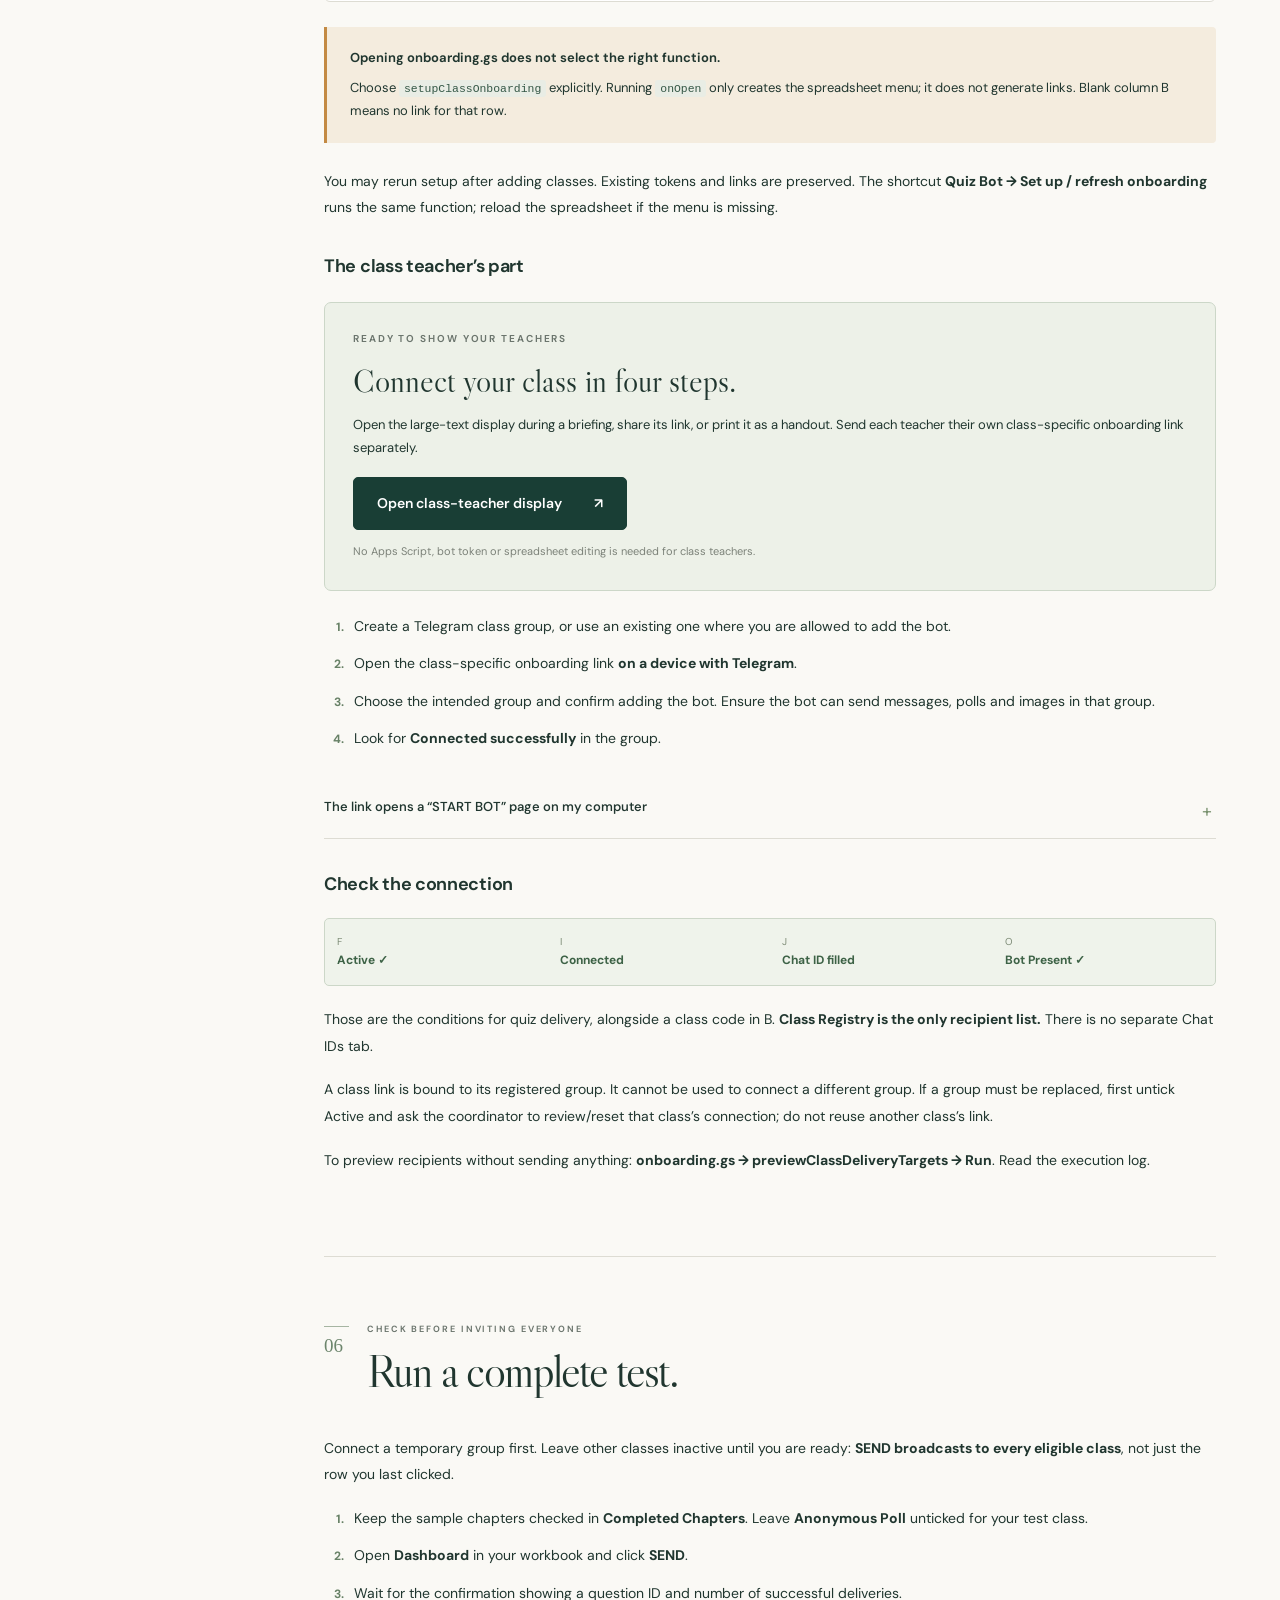
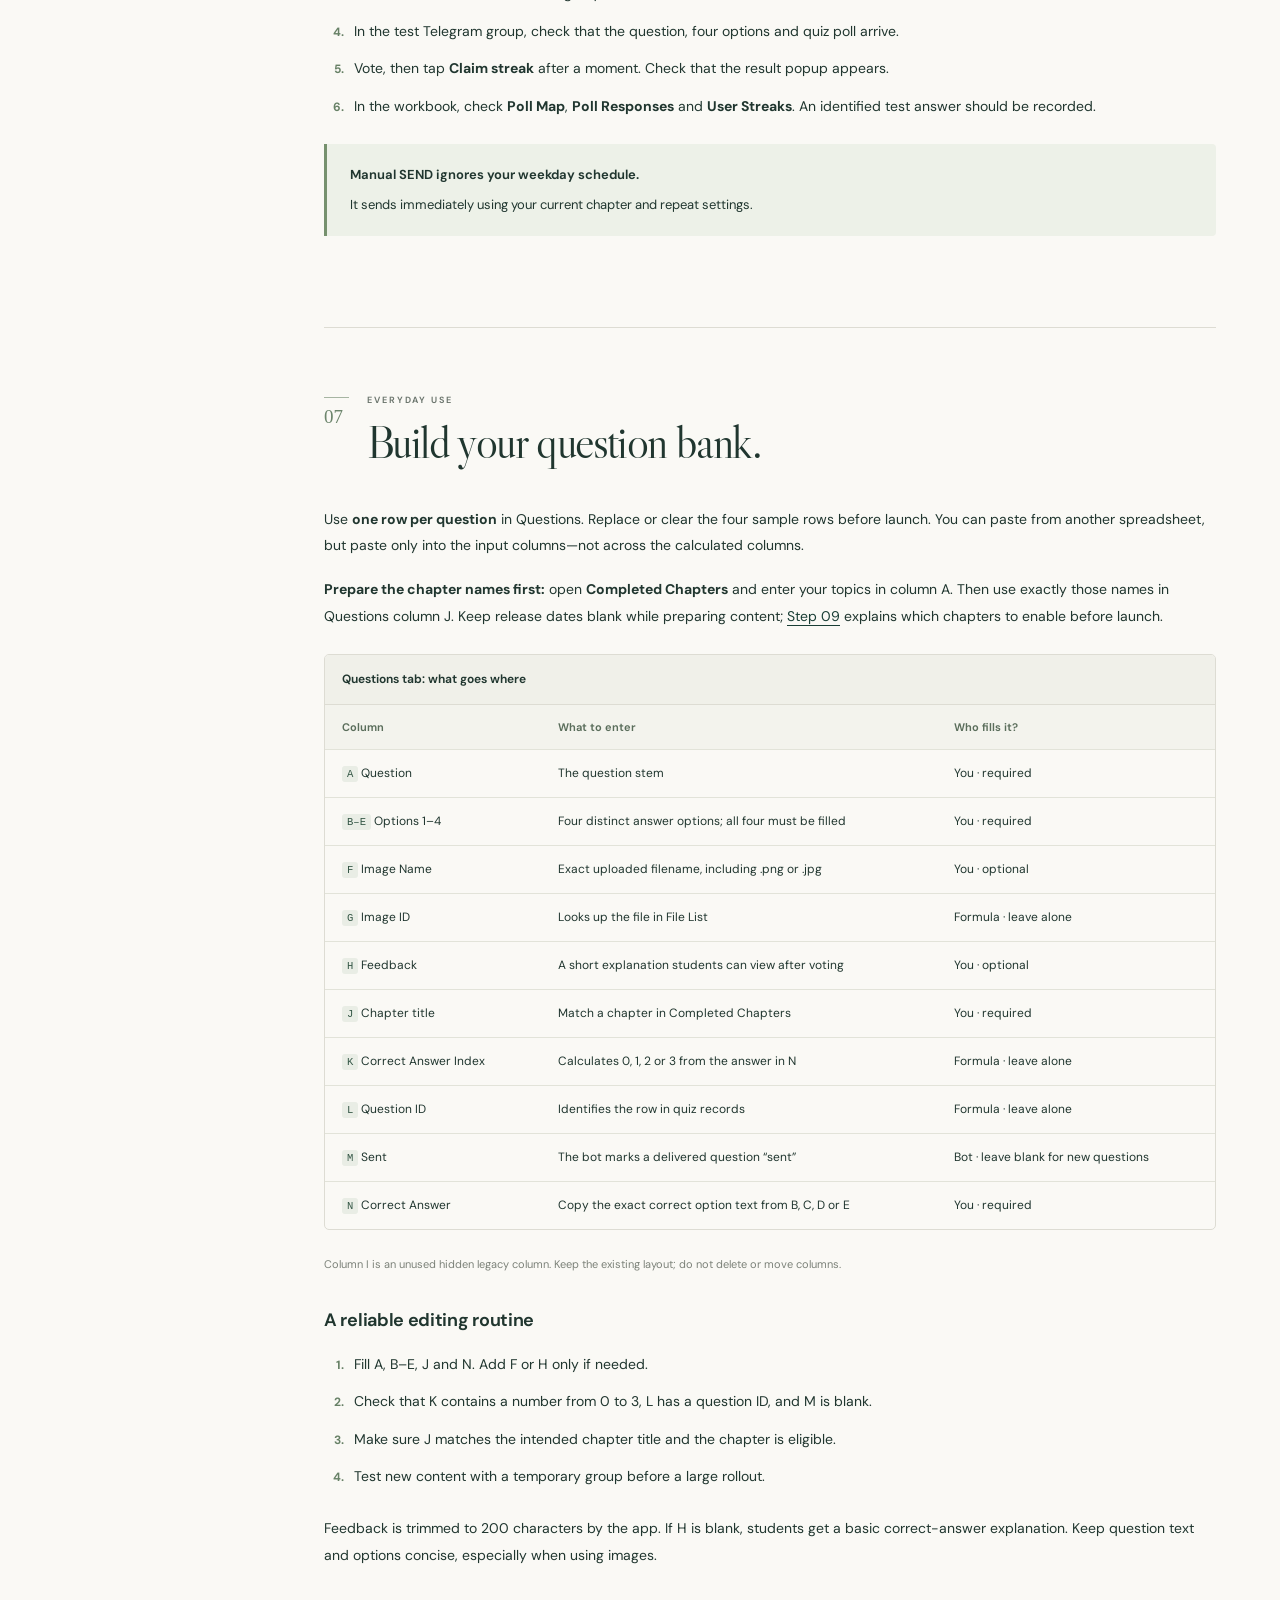
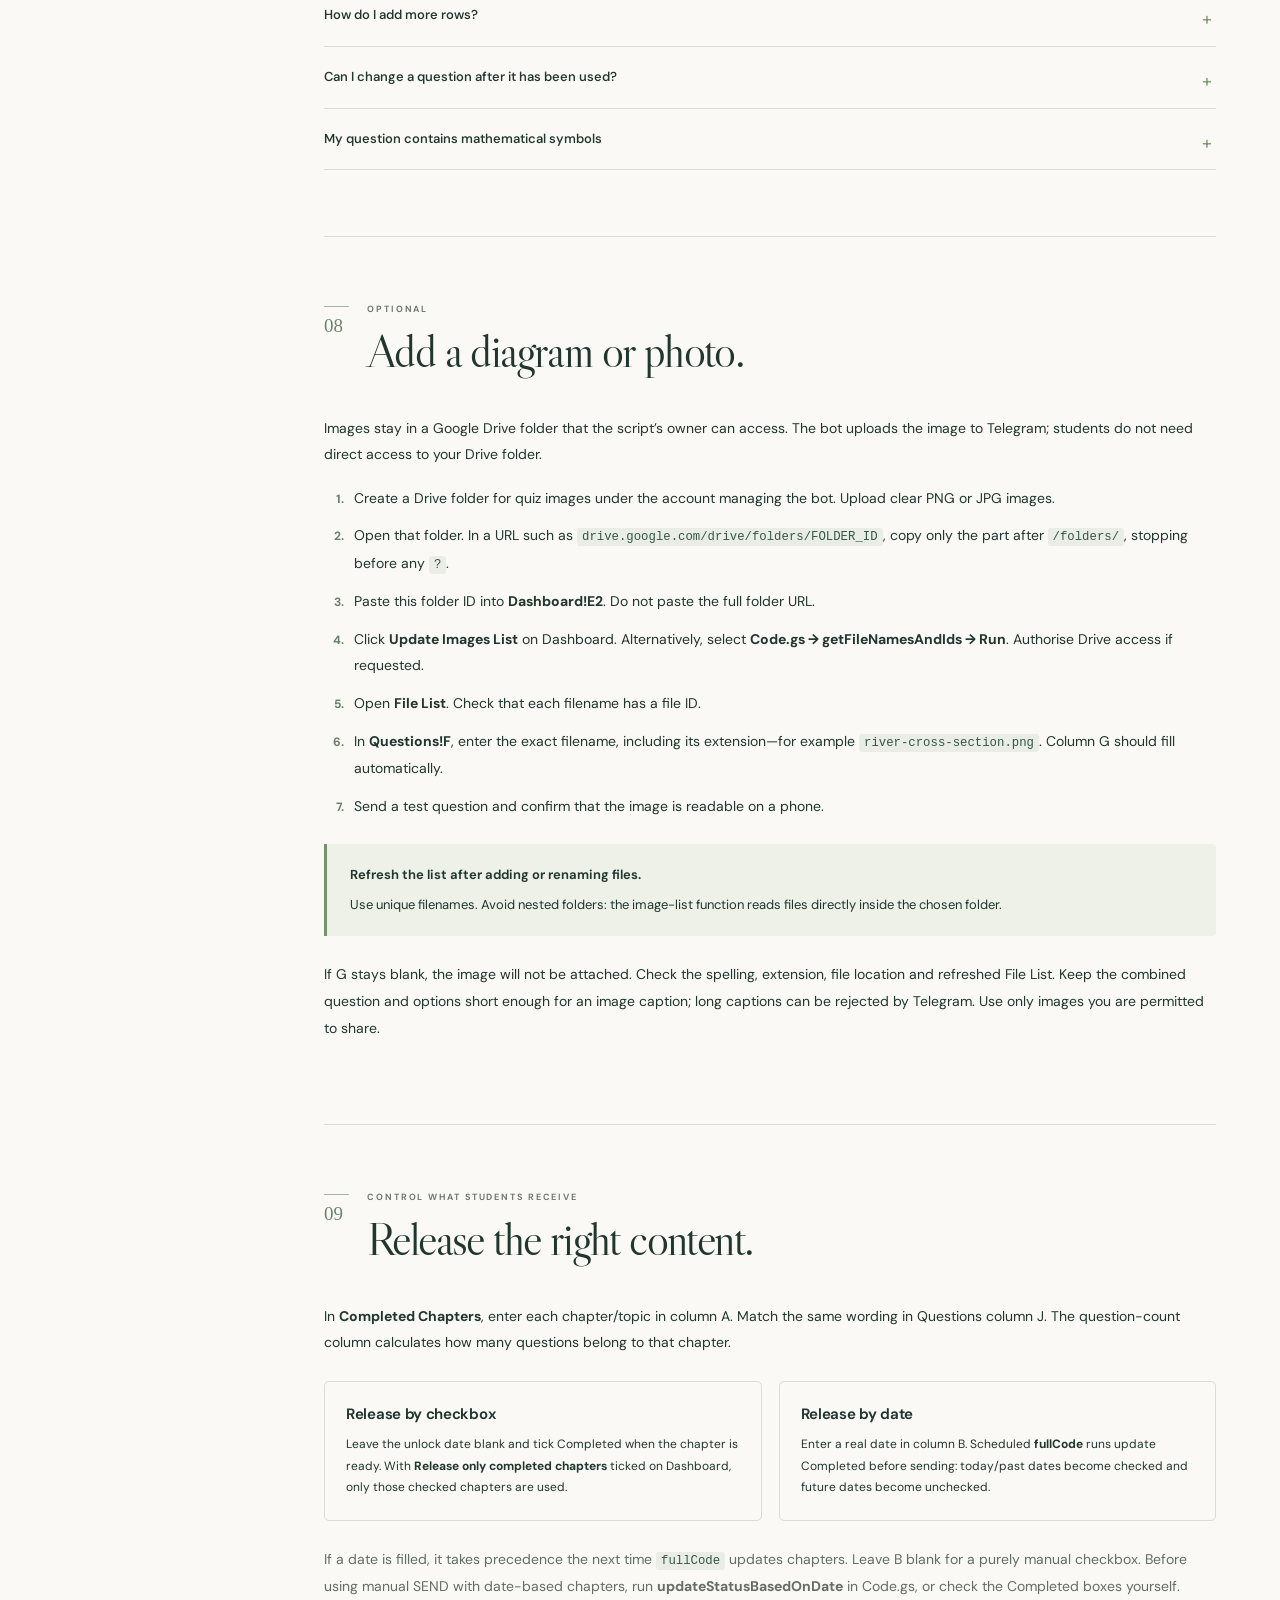
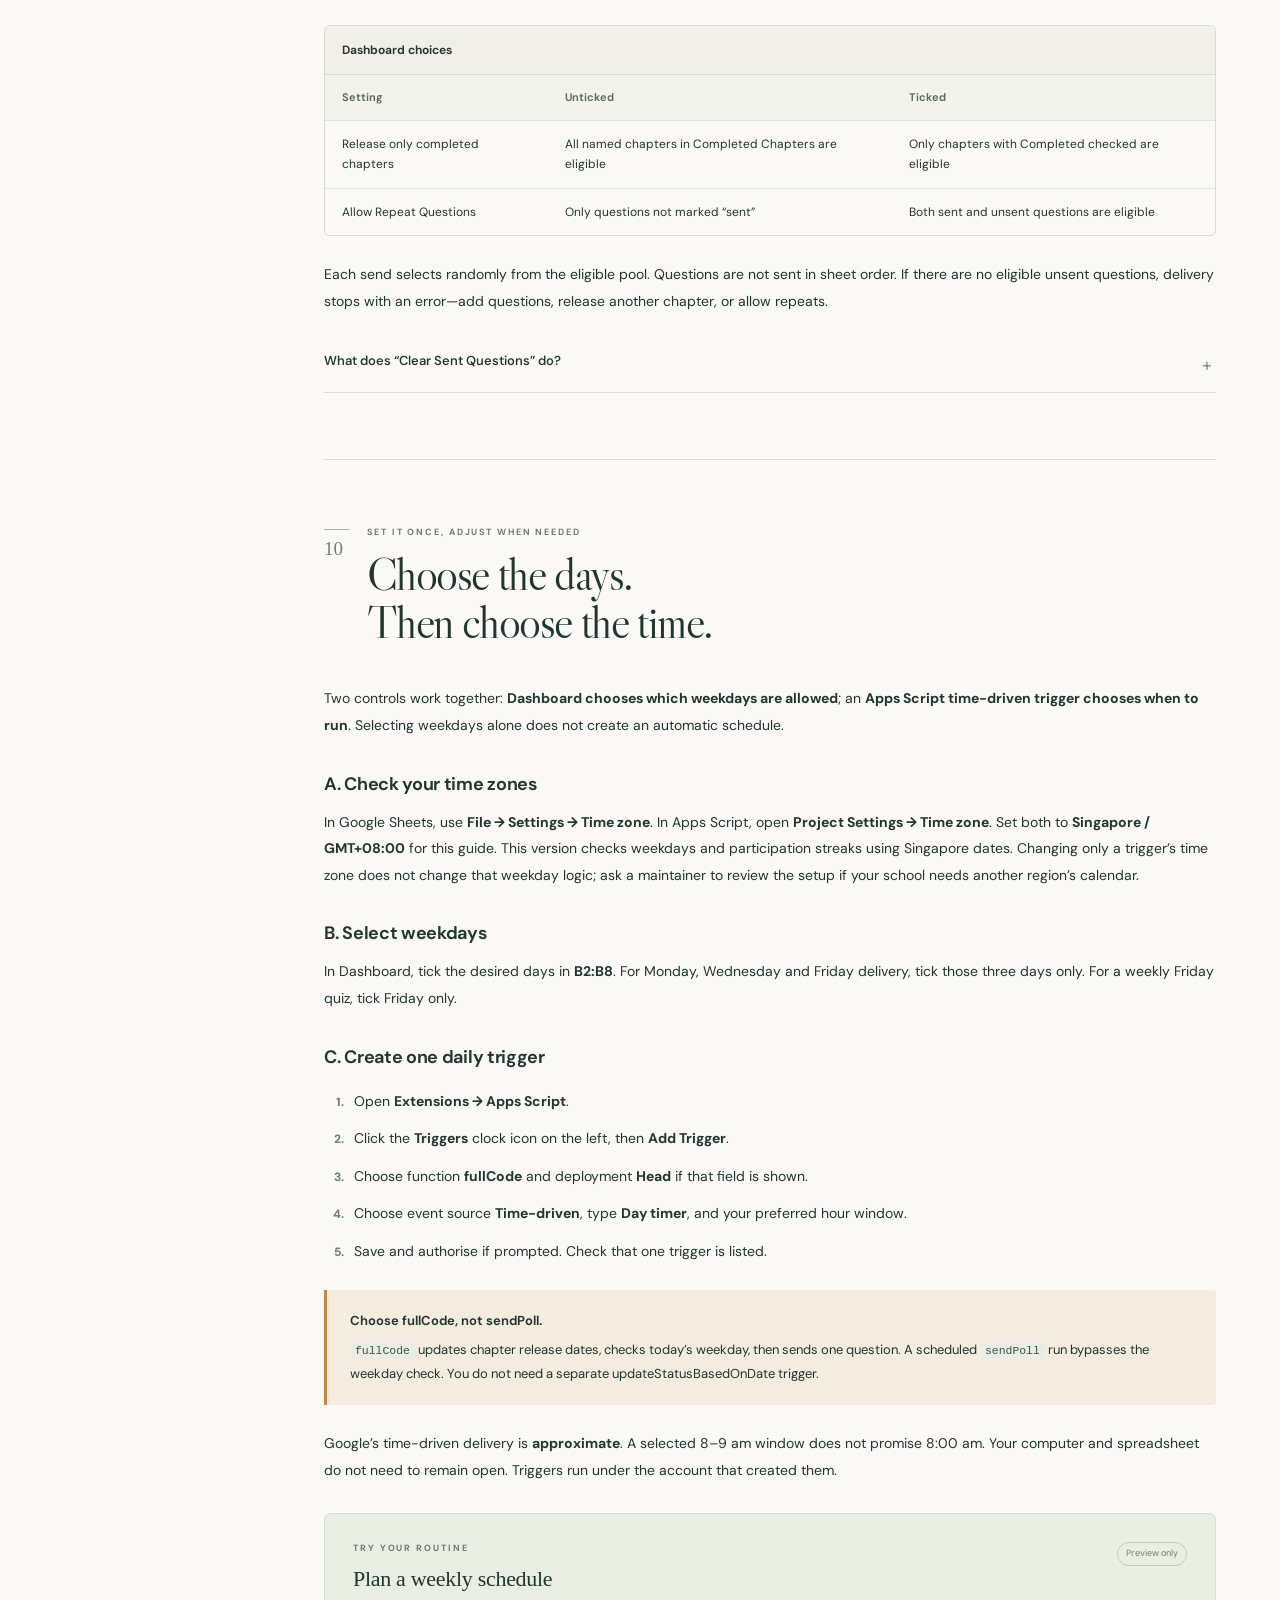
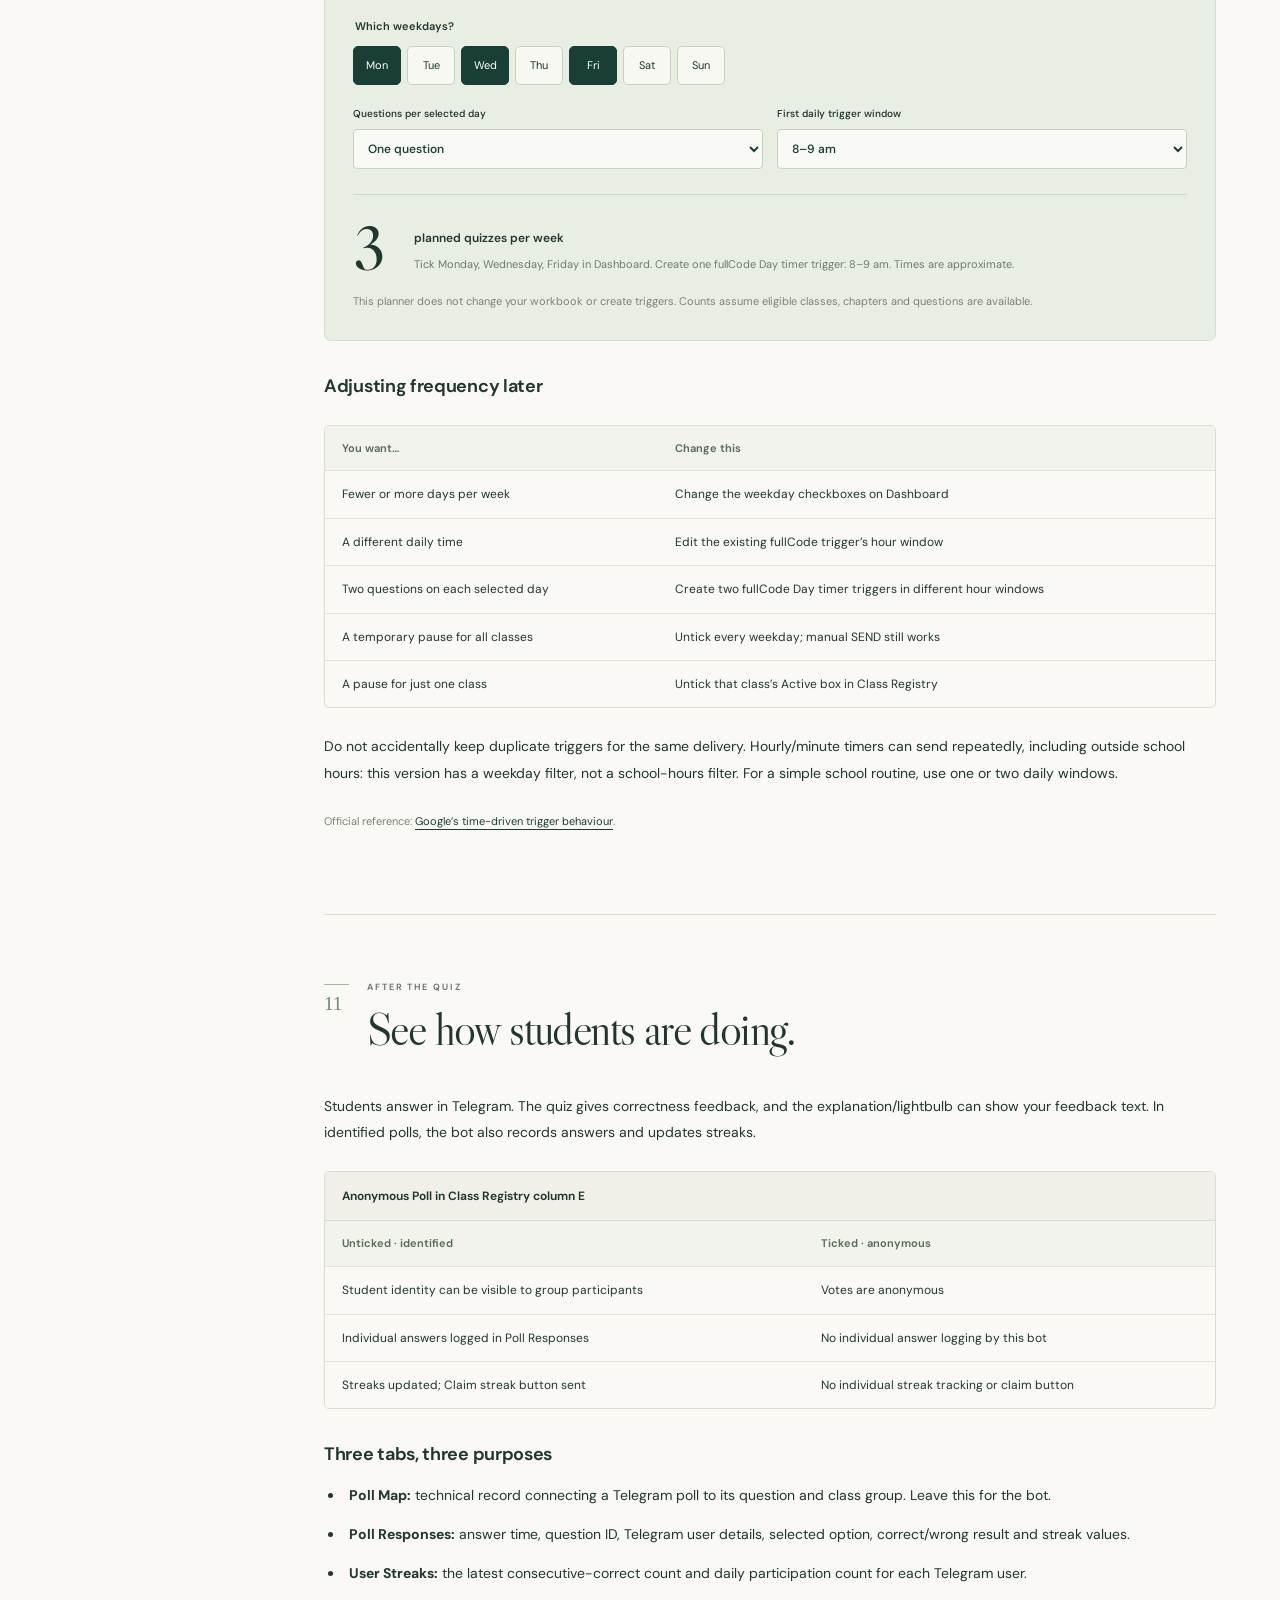
==== commit 3be8a134: "Simplify first quiz instructions" ====
--- a/index.html
+++ b/index.html
@@ -155,9 +155,8 @@
   <article id="first-quiz" data-title="First test manual SEND poll sample vote claim streak verify" class="guide-section">
     <div class="section-heading"><span class="section-number">06</span><div><p class="eyebrow">CHECK BEFORE INVITING EVERYONE</p><h2>Run a complete test.</h2></div></div>
     <p>Connect a temporary group first. Leave other classes inactive until you are ready: <strong>SEND broadcasts to every eligible class</strong>, not just the row you last clicked.</p>
-    <ol class="steps"><li>Keep the sample chapters checked in <strong>Completed Chapters</strong>. Leave <strong>Anonymous Poll</strong> unticked for your test class.</li><li>On a computer, open the workbook’s <strong>Dashboard</strong> tab. Scroll down to the yellow <strong>SEND</strong> button below <strong>Update Images List</strong>, then click SEND <strong>once</strong>. Wait for the sheet to finish loading if the buttons are missing; scroll horizontally as needed on a narrow screen.</li><li>Wait for the confirmation showing a question ID and number of successful deliveries. Read any failed-delivery message before trying again.</li><li>In the test Telegram group, check that the question, four options and quiz poll arrive.</li><li>Vote, then tap <strong>Claim streak</strong> after a moment. Check that the result popup appears.</li><li>In the workbook, check <strong>Poll Map</strong>, <strong>Poll Responses</strong> and <strong>User Streaks</strong>. An identified test answer should be recorded.</li><li>After testing, untick <strong>Active (F)</strong> for TEST-CLASS before launching quizzes to real classes. Keep your sample test group separate from the live classes.</li></ol>
-    <div class="callout"><strong>Use SEND inside the workbook.</strong><p>Do not run <code>sendPollFromDashboard</code> from the Apps Script editor. It needs the spreadsheet’s interface and can fail with “Cannot call SpreadsheetApp.getUi() from this context”.</p></div>
-    <div class="callout"><strong>Manual SEND ignores your weekday schedule.</strong><p>It sends immediately using your current chapter and repeat settings. Clicking it again can send another question; it is not an automatic retry of deliveries that failed.</p></div>
+    <ol class="steps"><li>Keep the sample chapters checked in <strong>Completed Chapters</strong>. Leave <strong>Anonymous Poll</strong> unticked for your test class.</li><li>Open <strong>Dashboard</strong> in your workbook and click <strong>SEND</strong>.</li><li>Wait for the confirmation showing a question ID and number of successful deliveries.</li><li>In the test Telegram group, check that the question, four options and quiz poll arrive.</li><li>Vote, then tap <strong>Claim streak</strong> after a moment. Check that the result popup appears.</li><li>In the workbook, check <strong>Poll Map</strong>, <strong>Poll Responses</strong> and <strong>User Streaks</strong>. An identified test answer should be recorded.</li></ol>
+    <div class="callout"><strong>Manual SEND ignores your weekday schedule.</strong><p>It sends immediately using your current chapter and repeat settings.</p></div>
   </article>
 
   <article id="questions" data-title="Add edit questions options answer correct index formula columns question IDs feedback bank sample" class="guide-section">
@@ -255,7 +254,7 @@
     <details><summary>Votes arrive, but responses or streaks do not appear</summary><p>Make sure Anonymous Poll is <strong>unticked</strong>. Check the webhook with <strong>webhook.gs → checkTelegramWebhook → Run</strong>. Its URL must match Dashboard E3 and the correct bot token. Vote in a new identified test poll, wait briefly, then check the logs.</p></details>
     <details><summary>“Vote first” after I already voted</summary><p>Allow a short moment for Telegram’s answer update to reach the bot, then tap again. Check the webhook if the problem persists. Old claim results can expire from the temporary cache; the workbook is the longer-term record.</p></details>
     <details><summary>Too many questions / unexpected sending days</summary><p>Inspect Triggers for duplicate or hourly timers. Use <strong>fullCode</strong> for scheduled sends; sendPoll bypasses weekday gating. Remember that manual SEND is immediate and independent of the schedule.</p></details>
-    <details><summary>The menu, drawings or buttons are missing</summary><p>Open the Google Sheet in a computer browser, reload it and wait for it to load. On Dashboard, scroll down below Update Images List to find SEND; scroll horizontally if needed. Use SEND in the workbook, because sendPollFromDashboard needs the spreadsheet interface and can fail when run in the Apps Script editor. Do not add another script file or paste duplicate functions.</p></details>
+    <details><summary>The menu, drawings or buttons are missing</summary><p>Open the Google Sheet in a computer browser, reload it and wait for it to load. Use <strong>Dashboard → SEND</strong> for manual quizzes.</p></details>
     <details><summary>I made a copy, but setup or deployment is blocked</summary><p>Make sure you are in your own Google Sheet copy, signed into its managing account. Review Google’s authorisation prompt. If Anyone access or required services are restricted by your school, ask the Workspace administrator to review them.</p></details>
   </article>
 
